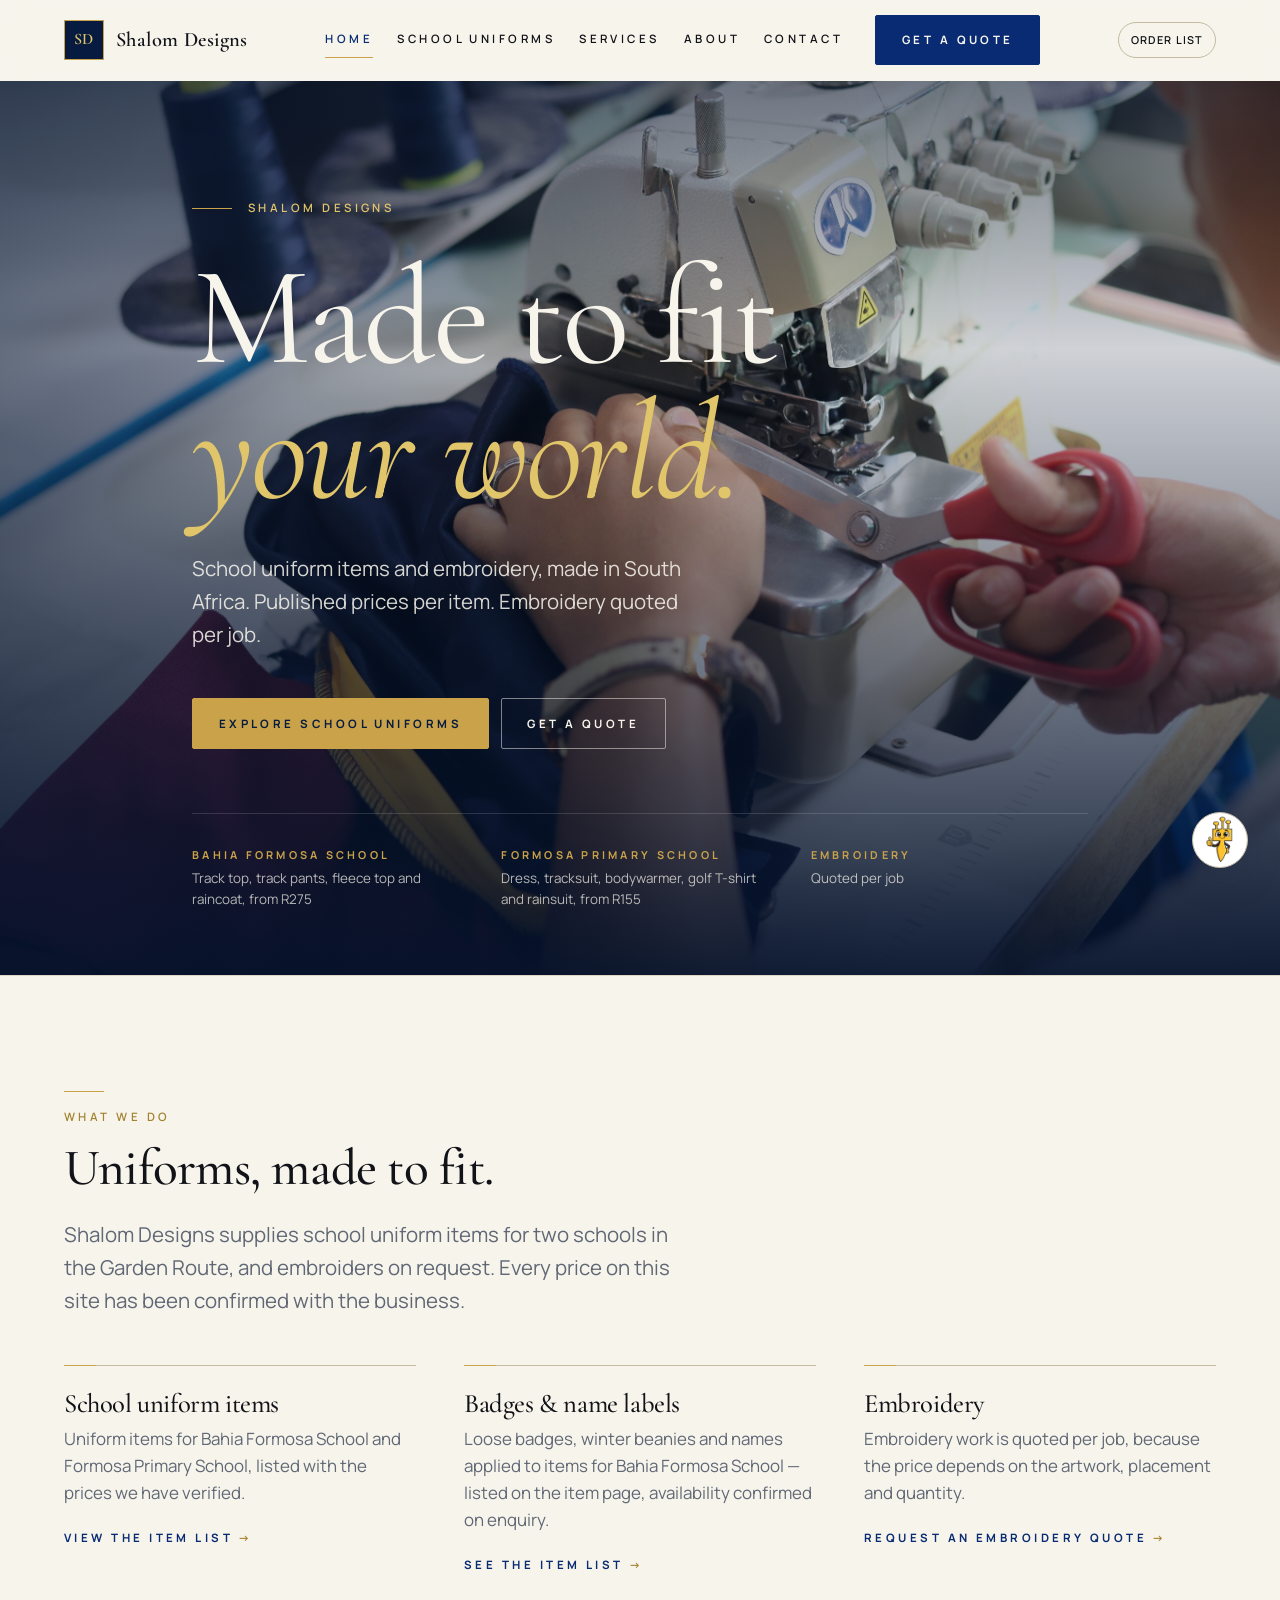
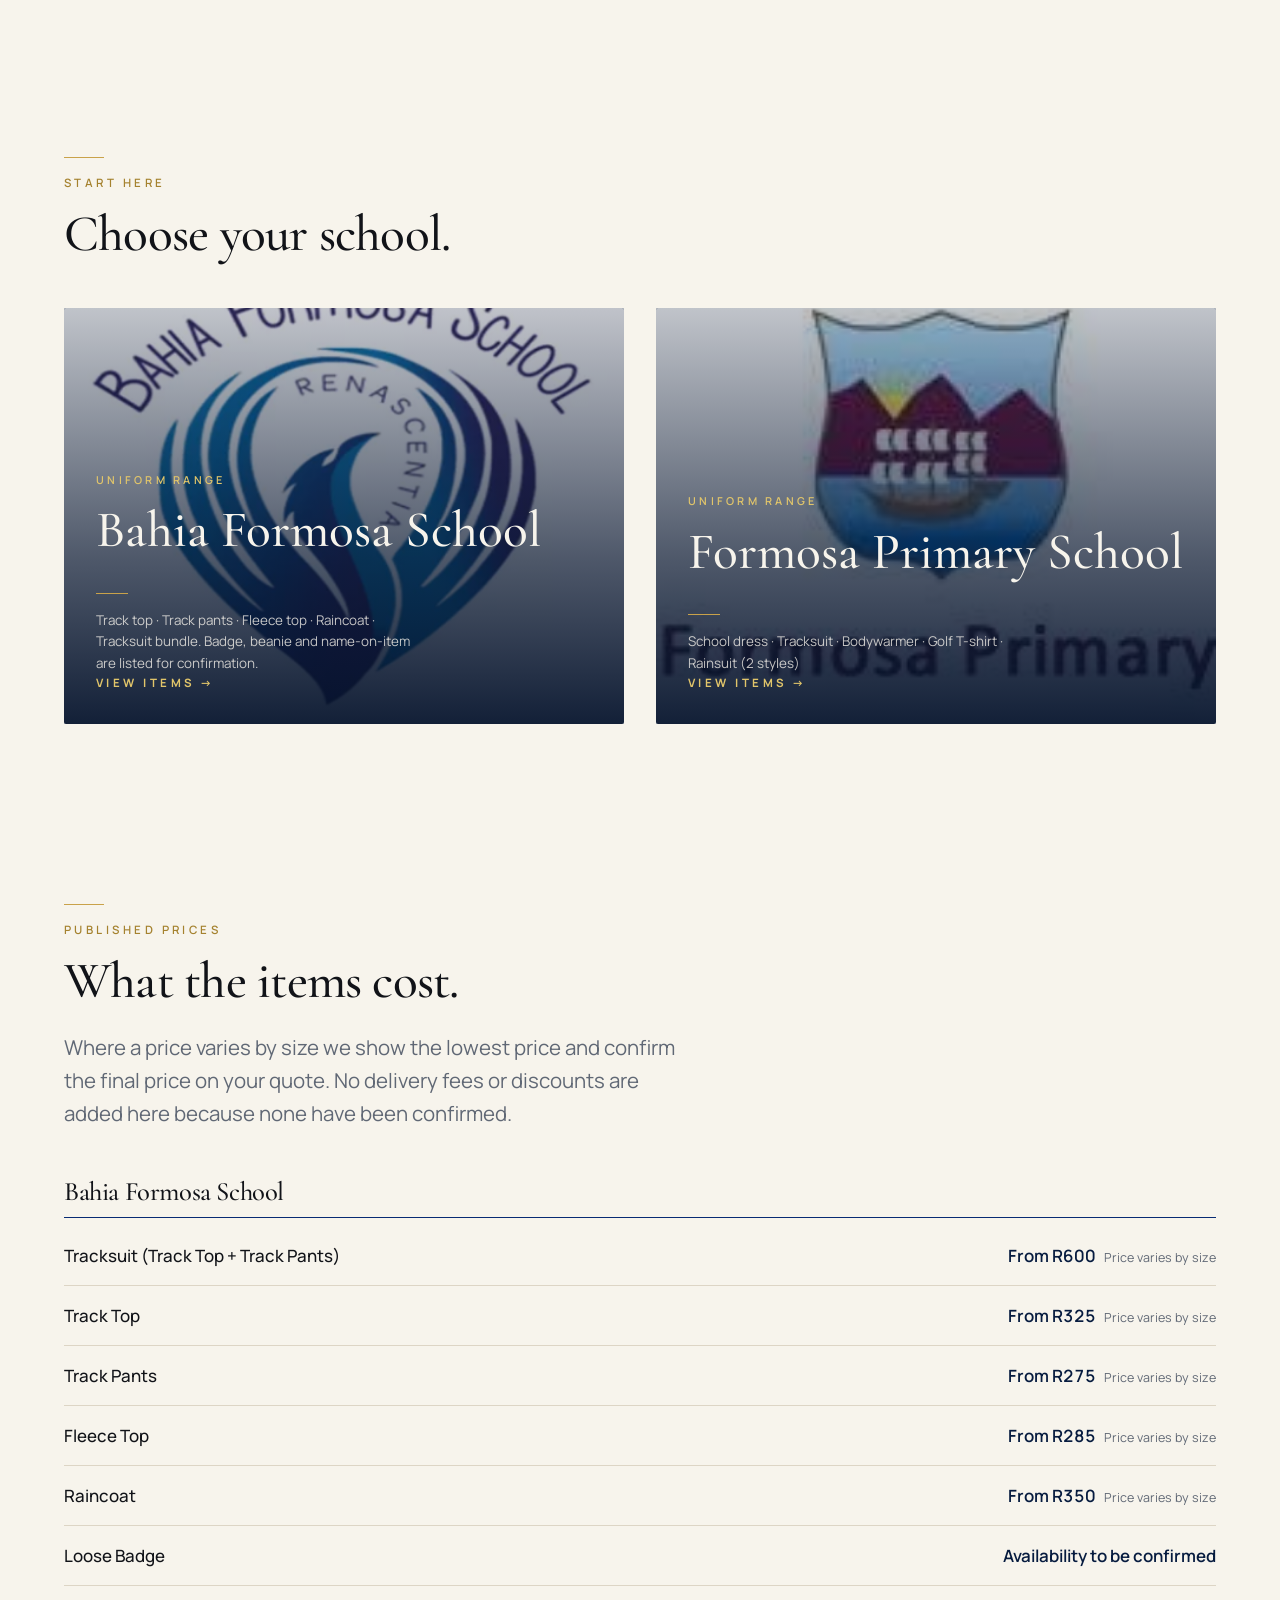
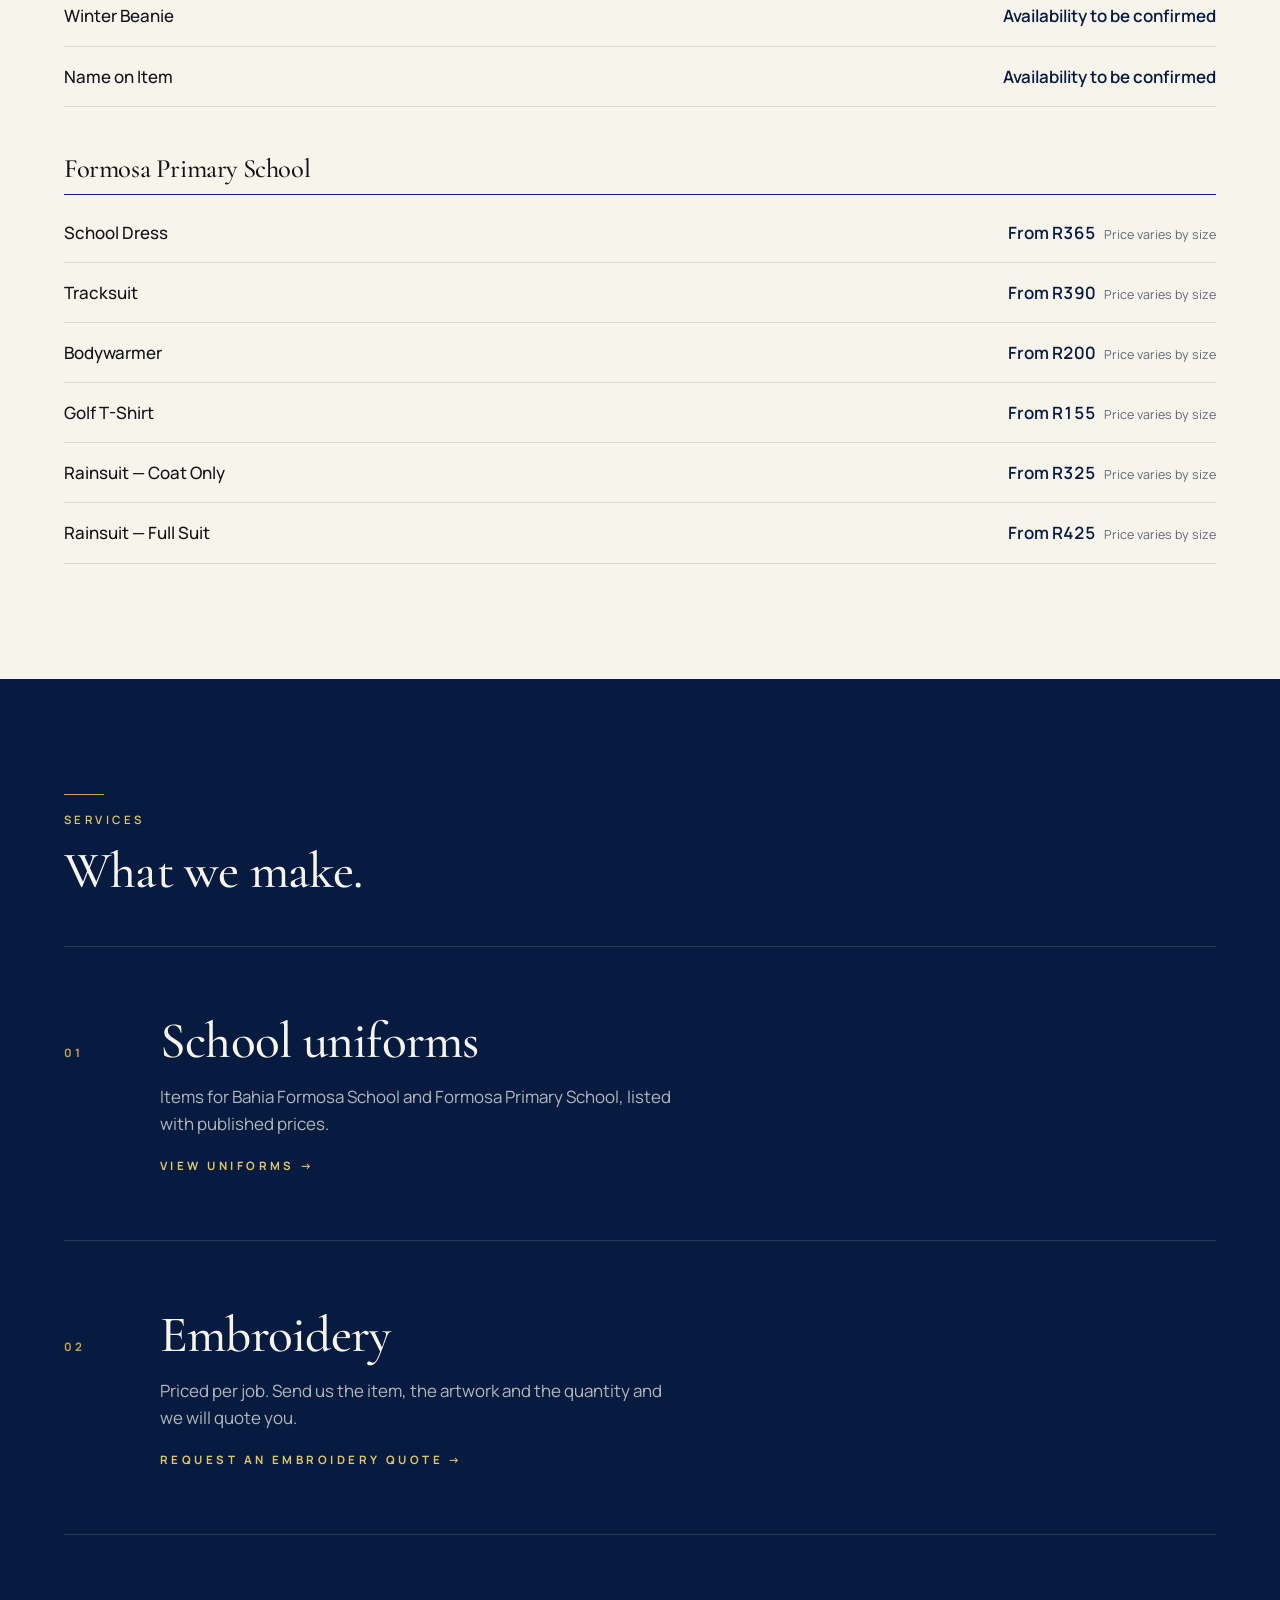
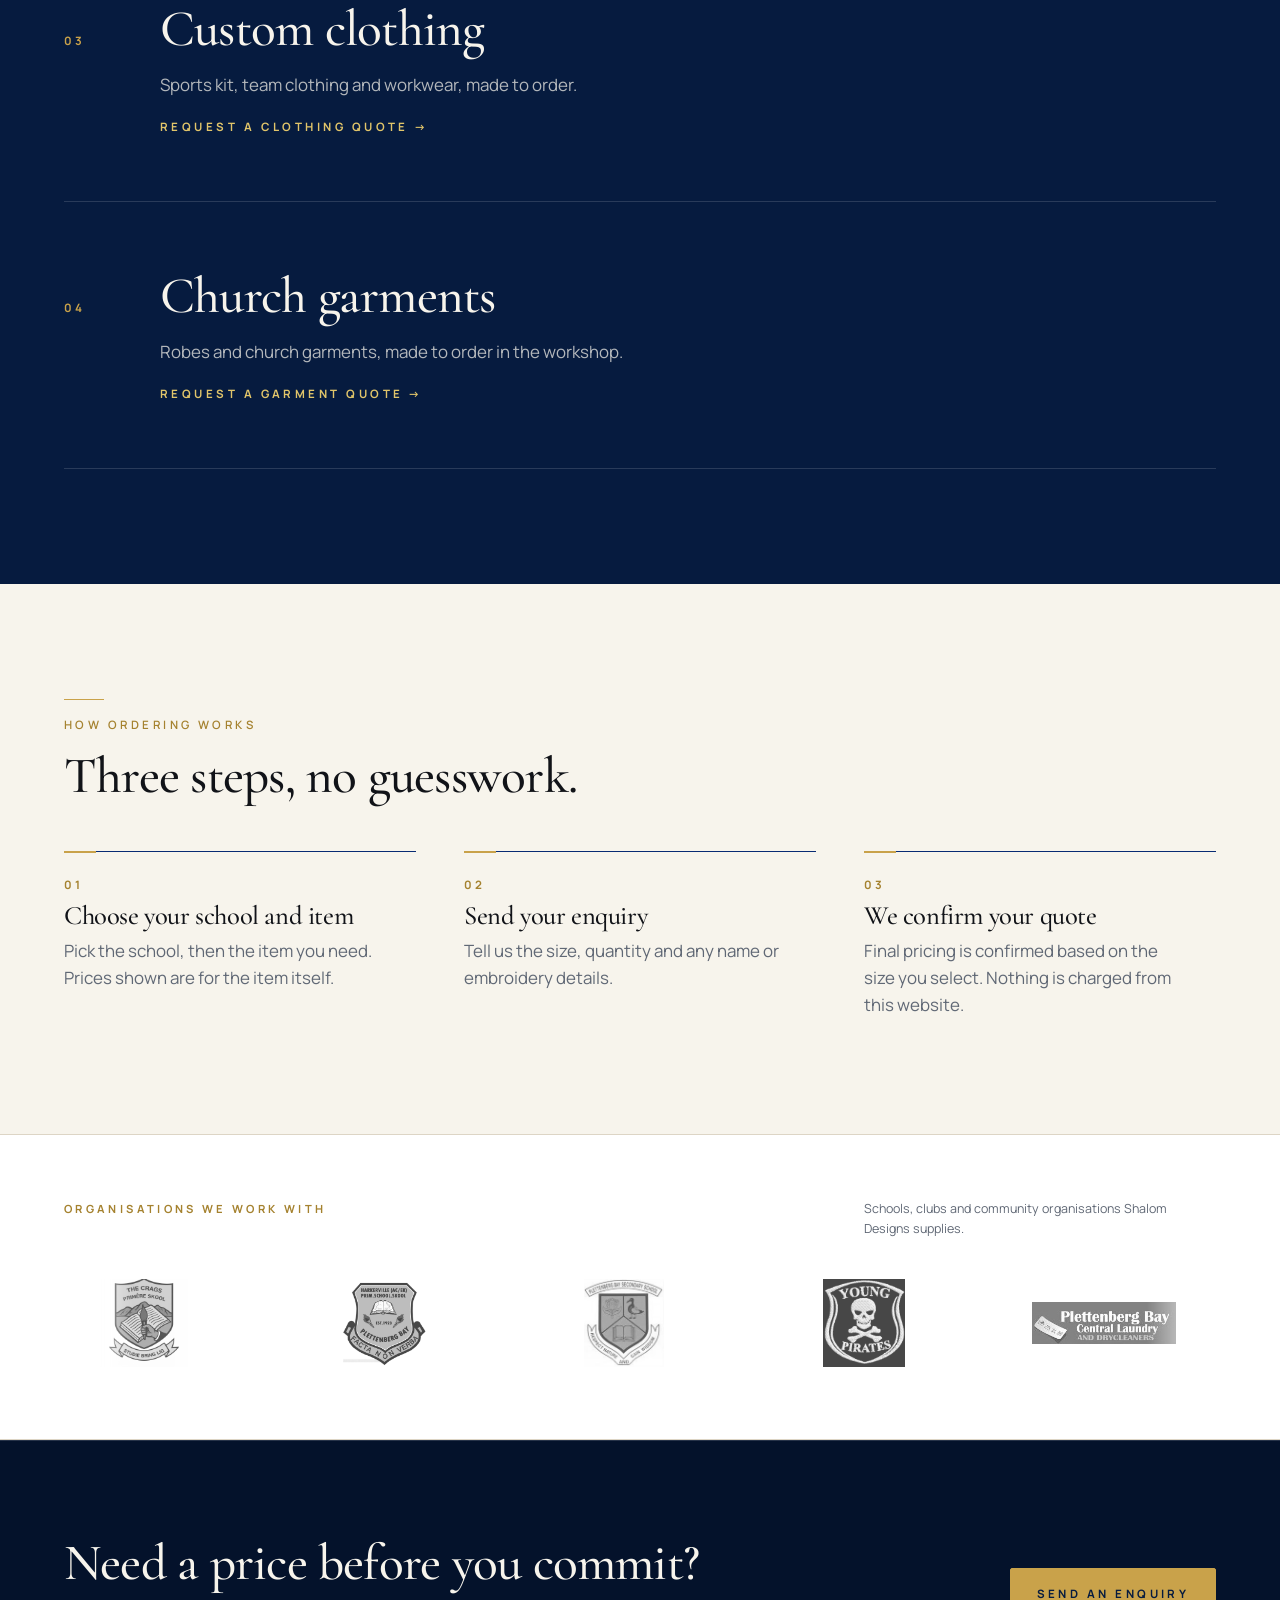
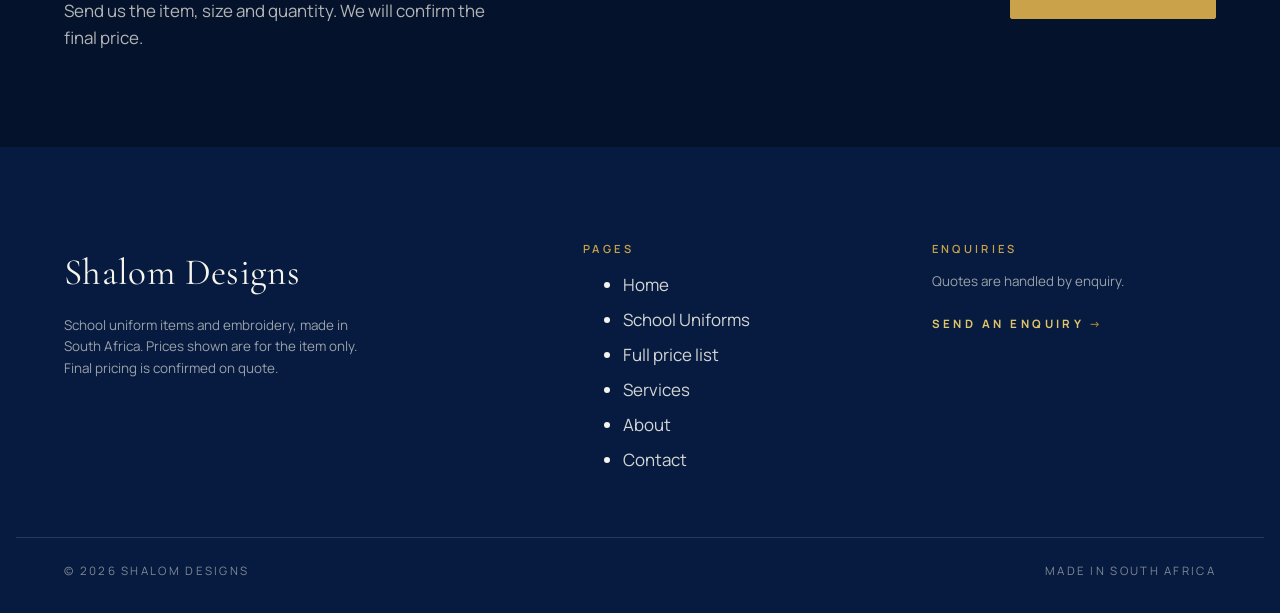
==== index.html @ 6ec7d6a9 "Add files via upload" ====
<!DOCTYPE html>
<html lang="en-ZA">
<head>
  <meta charset="utf-8">
  <meta name="viewport" content="width=device-width, initial-scale=1">
  <title>Shalom Designs | School Uniforms &amp; Embroidery</title>
  <meta name="description" content="Shalom Designs supplies school uniform items for Bahia Formosa School and Formosa Primary School, and offers embroidery quoted per job. Published prices, made in South Africa.">
  <link rel="canonical" href="https://shalomdesigns.co.za/">

  <meta property="og:type" content="website">
  <meta property="og:site_name" content="Shalom Designs">
  <meta property="og:title" content="Shalom Designs | School Uniforms &amp; Embroidery">
  <meta property="og:description" content="School uniform items for Bahia Formosa School and Formosa Primary School. Published prices, embroidery quoted per job.">
  <meta property="og:url" content="https://shalomdesigns.co.za/">
  <meta property="og:locale" content="en_ZA">

  <meta name="twitter:card" content="summary_large_image">
  <meta name="twitter:title" content="Shalom Designs | School Uniforms &amp; Embroidery">
  <meta name="twitter:description" content="School uniform items for Bahia Formosa School and Formosa Primary School.">

  <meta name="theme-color" content="#061b3f">

  <link rel="icon" href="/images/favicon.jpg" type="image/jpeg">
  <link rel="preconnect" href="https://fonts.googleapis.com">
  <link rel="preconnect" href="https://fonts.gstatic.com" crossorigin>
  <link rel="preconnect" href="/images/bannerwall.jpg" as="image">
  <link rel="stylesheet" href="https://fonts.googleapis.com/css2?family=Cormorant+Garamond:ital,wght@0,400;0,500;0,600;0,700;1,400;1,500&family=Manrope:wght@400;500;600;700&display=swap">

  <link rel="stylesheet" href="/css/base.css">
  <link rel="stylesheet" href="/css/layout.css">
  <link rel="stylesheet" href="/css/components.css">
  <link rel="stylesheet" href="/css/pages.css">

  <script src="/js/boot.js"></script>
  <script type="module" src="/js/main.js"></script>
</head>
<body data-page="home">
  <a class="skip-link" href="#main">Skip to content</a>

  <header class="site-header" data-header>
    <div class="container header__inner">
      <a class="brand" href="/" aria-label="Shalom Designs — home">
        <span class="brand__mark" aria-hidden="true">SD</span>
        <span class="brand__name">Shalom Designs</span>
      </a>

      <button class="nav-toggle" type="button" aria-expanded="false" aria-controls="primary-nav" data-nav-toggle>
        <span class="nav-toggle__bars" aria-hidden="true"><span></span><span></span></span>
        <span class="nav-toggle__text">Menu</span>
      </button>

      <nav class="primary-nav" id="primary-nav" aria-label="Primary" data-nav>
        <ul class="primary-nav__list">
          <li><a href="/" aria-current="page">Home</a></li>
          <li><a href="/school-uniforms">School Uniforms</a></li>
          <li><a href="/services">Services</a></li>
          <li><a href="/about">About</a></li>
          <li><a href="/contact">Contact</a></li>
        </ul>
        <a class="btn btn--primary primary-nav__cta" href="/contact#enquiry">Get a quote</a>
      </nav>
            <a class="order-badge" href="/contact#enquiry" data-order-badge aria-label="Order list, empty">
        Order list
        <span class="order-badge__count" data-order-count hidden>0</span>
      </a>
    </div>
  </header>

  <main id="main">

    <!-- ================= HERO ================= -->
    <section class="hero--editorial">
      <div class="hero__media">
        <img src="/images/omisew.jpg" alt="" width="1920" height="1200" fetchpriority="high" decoding="async">
      </div>
      <div class="hero__scrim" aria-hidden="true"></div>

      <div class="container hero__content">
        <p class="hero__brand">Shalom Designs</p>

        <h1 class="hero__title">
          <span class="hero__title-line">Made to fit</span>
          <span class="hero__title-line hero__title-line--accent">your world.</span>
        </h1>

        <p class="hero__lead">
          School uniform items and embroidery, made in South Africa. Published
          prices per item. Embroidery quoted per job.
        </p>

        <div class="hero__actions">
          <a class="btn btn--gold" href="/school-uniforms">Explore school uniforms</a>
          <a class="btn btn--outline-light" href="/contact#enquiry">Get a quote</a>
        </div>

        <dl class="hero__facts">
          <div class="hero__fact">
            <dt>Bahia Formosa School</dt>
            <dd>Track top, track pants, fleece top and raincoat, from R275</dd>
          </div>
          <div class="hero__fact">
            <dt>Formosa Primary School</dt>
            <dd>Dress, tracksuit, bodywarmer, golf T-shirt and rainsuit, from R155</dd>
          </div>
          <div class="hero__fact">
            <dt>Embroidery</dt>
            <dd>Quoted per job</dd>
          </div>
        </dl>
      </div>
    </section>

    <!-- ================= WHAT WE DO ================= -->
    <section class="section" aria-labelledby="what-we-do">
      <div class="container">
        <div class="section__head" data-reveal>
          <hr class="gold-rule">
          <p class="eyebrow" >What we do</p>
          <h2 id="what-we-do">Uniforms, made to fit.</h2>
          <p class="section__lead">
            Shalom Designs supplies school uniform items for two schools in the
            Garden Route, and embroiders on request. Every price on this site
            has been confirmed with the business.
          </p>
        </div>

        <div class="pillars">
          <article class="pillar" data-reveal>
            <h3>School uniform items</h3>
            <p>Uniform items for Bahia Formosa School and Formosa Primary School, listed with the prices we have verified.</p>
            <a class="link-arrow" href="/school-uniforms">View the item list</a>
          </article>

          <article class="pillar" data-reveal>
            <h3>Badges &amp; name labels</h3>
            <p>Loose badges, winter beanies and names applied to items for Bahia Formosa School — listed on the item page, availability confirmed on enquiry.</p>
            <a class="link-arrow" href="/school-uniforms">See the item list</a>
          </article>

          <article class="pillar" data-reveal>
            <h3>Embroidery</h3>
            <p>Embroidery work is quoted per job, because the price depends on the artwork, placement and quantity.</p>
            <a class="link-arrow" href="/services#embroidery">Request an embroidery quote</a>
          </article>
        </div>
      </div>
    </section>

    <!-- ================= SCHOOLS ================= -->
    <section class="section section--tight" aria-labelledby="choose-school">
      <div class="container">
        <div class="section__head" data-reveal>
          <hr class="gold-rule">
          <p class="eyebrow" >Start here</p>
          <h2 id="choose-school">Choose your school.</h2>
        </div>

        <div class="school-cards">
          <a class="school-card" href="/school-uniforms#bahia-formosa" data-reveal>
            <span class="school-card__media" aria-hidden="true">
              <img src="/images/bahia.png" alt="" width="1200" height="900" loading="lazy" decoding="async">
            </span>
            <span class="school-card__scrim" aria-hidden="true"></span>
            <span class="school-card__eyebrow">Uniform range</span>
            <span class="school-card__name">Bahia Formosa School</span>
            <span class="school-card__rule" aria-hidden="true"></span>
            <span class="school-card__meta">Track top &middot; Track pants &middot; Fleece top &middot; Raincoat &middot; Tracksuit bundle. Badge, beanie and name-on-item are listed for confirmation.</span>
            <span class="school-card__cta" aria-hidden="true">View items</span>
          </a>

          <a class="school-card" href="/school-uniforms#formosa-primary" data-reveal>
            <span class="school-card__media" aria-hidden="true">
              <img src="/images/formosa.jpg" alt="" width="1200" height="900" loading="lazy" decoding="async">
            </span>
            <span class="school-card__scrim" aria-hidden="true"></span>
            <span class="school-card__eyebrow">Uniform range</span>
            <span class="school-card__name">Formosa Primary School</span>
            <span class="school-card__rule" aria-hidden="true"></span>
            <span class="school-card__meta">School dress &middot; Tracksuit &middot; Bodywarmer &middot; Golf T-shirt &middot; Rainsuit (2 styles)</span>
            <span class="school-card__cta" aria-hidden="true">View items</span>
          </a>
        </div>
      </div>
    </section>

    <!-- ================= PRICE LIST ================= -->
    <section class="section" aria-labelledby="prices">
      <div class="container">
        <div class="section__head" data-reveal>
          <hr class="gold-rule">
          <p class="eyebrow" >Published prices</p>
          <h2 id="prices">What the items cost.</h2>
          <p class="section__lead">
            Where a price varies by size we show the lowest price and confirm the
            final price on your quote. No delivery fees or discounts are added
            here because none have been confirmed.
          </p>
        </div>

        <div class="price-list" data-price-list data-reveal>
          <noscript>
            <p>Enable JavaScript to view the price list, or <a href="/contact">contact us for a quote</a>.</p>
          </noscript>
        </div>
      </div>
    </section>

    <!-- ================= SERVICES ================= -->
    <section class="section section--dark" aria-labelledby="services">
      <div class="container">
        <div class="section__head" data-reveal>
          <hr class="gold-rule">
          <p class="eyebrow eyebrow--light" >Services</p>
          <h2 id="services">What we make.</h2>
        </div>

        <div class="service-list">
          <a class="service-item" href="/school-uniforms" data-reveal>
            <span class="service-item__num" aria-hidden="true">01</span>
            <span class="service-item__body">
              <span class="service-item__title">School uniforms</span>
              <span class="service-item__desc">
                Items for Bahia Formosa School and Formosa Primary School, listed
                with published prices.
              </span>
              <span class="service-item__cta">View uniforms</span>
            </span>
          </a>

          <a class="service-item" href="/contact#enquiry" data-reveal>
            <span class="service-item__num" aria-hidden="true">02</span>
            <span class="service-item__body">
              <span class="service-item__title">Embroidery</span>
              <span class="service-item__desc">
                Priced per job. Send us the item, the artwork and the quantity
                and we will quote you.
              </span>
              <span class="service-item__cta">Request an embroidery quote</span>
            </span>
          </a>

          <a class="service-item" href="/contact#enquiry" data-reveal>
            <span class="service-item__num" aria-hidden="true">03</span>
            <span class="service-item__body">
              <span class="service-item__title">Custom clothing</span>
              <span class="service-item__desc">
                Sports kit, team clothing and workwear, made to order.
              </span>
              <span class="service-item__cta">Request a clothing quote</span>
            </span>
          </a>

          <a class="service-item" href="/contact#enquiry" data-reveal>
            <span class="service-item__num" aria-hidden="true">04</span>
            <span class="service-item__body">
              <span class="service-item__title">Church garments</span>
              <span class="service-item__desc">
                Robes and church garments, made to order in the workshop.
              </span>
              <span class="service-item__cta">Request a garment quote</span>
            </span>
          </a>
        </div>
      </div>
    </section>

    <!-- ================= HOW IT WORKS ================= -->
    <section class="section" aria-labelledby="how">
      <div class="container">
        <div class="section__head" data-reveal>
          <hr class="gold-rule">
          <p class="eyebrow" >How ordering works</p>
          <h2 id="how">Three steps, no guesswork.</h2>
        </div>

        <ol class="steps">
          <li class="step" data-reveal>
            <span class="step__num">01</span>
            <h3>Choose your school and item</h3>
            <p>Pick the school, then the item you need. Prices shown are for the item itself.</p>
          </li>
          <li class="step" data-reveal>
            <span class="step__num">02</span>
            <h3>Send your enquiry</h3>
            <p>Tell us the size, quantity and any name or embroidery details.</p>
          </li>
          <li class="step" data-reveal>
            <span class="step__num">03</span>
            <h3>We confirm your quote</h3>
            <p>Final pricing is confirmed based on the size you select. Nothing is charged from this website.</p>
          </li>
        </ol>
      </div>
    </section>

        <!-- ================= PARTNERS ================= -->
    <section class="partner-strip" aria-labelledby="partners">
      <div class="container">
        <div class="partner-strip__head">
          <p class="partner-strip__label" id="partners">Organisations we work with</p>
          <p class="partner-strip__note">
            Schools, clubs and community organisations Shalom Designs supplies.
          </p>
        </div>

        <div data-partners>
          <noscript>
            <ul class="partner-strip__list">
              <li class="partner-strip__item">Crags Primary School</li>
              <li class="partner-strip__item">Harkerville School</li>
              <li class="partner-strip__item">Plettenberg Bay Secondary School</li>
              <li class="partner-strip__item">Pirates Soccer Club</li>
              <li class="partner-strip__item">Central Laundry</li>              <li class="partner-strip__item">Department of Rural Development</li>
            </ul>
          </noscript>
        </div>
      </div>
    </section>

    <!-- ================= CTA ================= -->
    <section class="cta-band">
      <div class="container cta-band__inner">
        <div data-reveal>
          <h2>Need a price before you commit?</h2>
          <p>Send us the item, size and quantity. We will confirm the final price.</p>
        </div>
        <a class="btn btn--gold" href="/contact#enquiry">Send an enquiry</a>
      </div>
    </section>

  </main>

  <footer class="site-footer">
    <div class="container footer__inner">
      <div class="footer__brand">
        <p class="footer__name">Shalom Designs</p>
        <p class="footer__note">
          School uniform items and embroidery, made in South Africa. Prices shown
          are for the item only. Final pricing is confirmed on quote.
        </p>
      </div>

      <nav class="footer__nav" aria-label="Footer">
        <h2 class="footer__heading">Pages</h2>
        <ul>
          <li><a href="/">Home</a></li>
          <li><a href="/school-uniforms">School Uniforms</a></li>
          <li><a href="/shop">Full price list</a></li>
          <li><a href="/services">Services</a></li>
          <li><a href="/about">About</a></li>
          <li><a href="/contact">Contact</a></li>
        </ul>
      </nav>

      <div class="footer__contact">
        <h2 class="footer__heading">Enquiries</h2>
        <p>Quotes are handled by enquiry.</p>
        <a class="link-arrow link-arrow--light" href="/contact#enquiry">Send an enquiry</a>
      </div>
    </div>

    <div class="container footer__legal">
      <p>&copy; <span data-year>2026</span> Shalom Designs</p>
      <p>Made in South Africa</p>
    </div>
  </footer>
</body>
</html>
---- css/base.css ----
/* ==========================================================================
   Shalom Designs — base.css
   Reset, design tokens, typography, global element defaults.

   Palette: Royal Blue + Gold (verified brand direction).
   Typography: Cormorant Garamond (display) + Manrope (interface).
   ========================================================================== */

/* ---------------------------------------------------------------- reset */

*, *::before, *::after { box-sizing: border-box; }
* { margin: 0; }

html {
  -webkit-text-size-adjust: 100%;
  text-size-adjust: 100%;
  scroll-behavior: smooth;
  scroll-padding-top: 6rem;
}

@media (prefers-reduced-motion: reduce) {
  html { scroll-behavior: auto; }
}

body {
  min-height: 100vh;
  -webkit-font-smoothing: antialiased;
  -moz-osx-font-smoothing: grayscale;
}

img, picture, svg, video { display: block; max-width: 100%; }
input, button, textarea, select { font: inherit; color: inherit; }
button { background: none; border: 0; cursor: pointer; }
a { color: inherit; }
ul[class], ol[class] { list-style: none; padding: 0; }
table { border-collapse: collapse; width: 100%; }

/* --------------------------------------------------------------- tokens */

:root {
  /* ---- brand palette (verified: royal blue + gold) ---- */
  --blue: #082b73;              /* primary royal blue */
  --blue-rich: #0b3d91;         /* rich royal blue */
  --blue-deep: #061b3f;         /* deep midnight blue */
  --blue-night: #04122b;        /* darkest surface, for hero scrim */

  --gold: #c9a24a;              /* champagne gold — accent */
  --gold-light: #e1c56a;        /* highlight gold */
  --gold-deep: #a5822f;         /* hover / pressed gold */

  --ivory: #f7f4ec;             /* warm ivory — page background */
  --cream: #efeae0;             /* soft cream — alt surface */
  --white: #ffffff;
  --black: #111318;             /* near-black text */
  --slate: #606875;             /* muted slate */

  /* ---- semantic tokens ---- */
  --ink: var(--black);
  --ink-2: #2a2f3a;
  --ink-3: #4a5058;

  --paper: var(--ivory);
  --surface: var(--white);
  --surface-2: var(--cream);
  --surface-dark: var(--blue-deep);

  --border: #ddd5c5;
  --border-strong: #c4b9a1;
  --border-on-dark: rgba(255, 255, 255, 0.14);

  --muted: var(--slate);

  --accent: var(--gold);
  --accent-hover: var(--gold-deep);
  --accent-soft: var(--gold-light);
  --accent-ink: var(--blue-deep);

  --success: #1f6b45;
  --success-bg: #eaf4ee;
  --error: #a3271f;
  --error-bg: #fbeeed;
  --focus: #c9a24a; /* gold ring — sits well on both light and dark */

  /* ---- typography ---- */
  --font-display: "Cormorant Garamond", "Iowan Old Style", Georgia, "Times New Roman", serif;
  --font-sans: "Manrope", system-ui, -apple-system, "Segoe UI", Roboto,
    "Helvetica Neue", Arial, sans-serif;

  /* Display scale — Cormorant reads smaller than a heavy serif, so the scale
     is pushed larger than a Fraunces-equivalent scale would be. */
  --step--1: clamp(0.78rem, 0.76rem + 0.1vw, 0.84rem);
  --step-0: clamp(1rem, 0.97rem + 0.16vw, 1.06rem);
  --step-1: clamp(1.16rem, 1.11rem + 0.26vw, 1.28rem);
  --step-2: clamp(1.42rem, 1.32rem + 0.5vw, 1.66rem);
  --step-3: clamp(1.78rem, 1.58rem + 1vw, 2.32rem);
  --step-4: clamp(2.2rem, 1.86rem + 1.7vw, 3.2rem);
  --step-5: clamp(2.8rem, 2.16rem + 3.2vw, 4.6rem);
  --step-6: clamp(3.4rem, 2.4rem + 5vw, 6.4rem);
  --step-7: clamp(4rem, 2.4rem + 8vw, 9rem);

  --leading-tight: 1.02;
  --leading-snug: 1.18;
  --leading-normal: 1.6;

  --tracking-tight: -0.015em;
  --tracking-wide: 0.1em;
  --tracking-wider: 0.2em;
  --tracking-widest: 0.3em;

  /* ---- space ---- */
  --space-3xs: 0.25rem;
  --space-2xs: 0.5rem;
  --space-xs: 0.75rem;
  --space-s: 1rem;
  --space-m: 1.5rem;
  --space-l: 2rem;
  --space-xl: 3rem;
  --space-2xl: 4rem;
  --space-3xl: 6rem;
  --space-4xl: 8rem;
  --space-5xl: 10rem;

  /* ---- layout ---- */
  --container: 78rem;
  --container-narrow: 46rem;
  --gutter: clamp(1.25rem, 5vw, 3rem);
  --header-height: 5rem;

  /* ---- shape ---- */
  --radius-s: 2px;
  --radius-m: 4px;
  --radius-pill: 999px;

  --shadow-s: 0 1px 2px rgb(6 27 63 / 8%), 0 2px 8px rgb(6 27 63 / 6%);
  --shadow-m: 0 12px 40px rgb(6 27 63 / 14%);
  --shadow-l: 0 30px 80px rgb(6 27 63 / 22%);

  /* ---- motion ---- */
  --ease: cubic-bezier(0.22, 0.61, 0.36, 1);
  --ease-out: cubic-bezier(0.16, 1, 0.3, 1);
  --dur-fast: 180ms;
  --dur: 480ms;
  --dur-slow: 900ms;
}

/* ----------------------------------------------------------- typography */

body {
  background-color: var(--paper);
  color: var(--ink);
  font-family: var(--font-sans);
  font-size: var(--step-0);
  line-height: var(--leading-normal);
  font-synthesis-weight: none;
}

h1, h2, h3, h4 {
  font-family: var(--font-display);
  font-weight: 500;
  line-height: var(--leading-tight);
  letter-spacing: var(--tracking-tight);
  text-wrap: balance;
}

h1 { font-size: var(--step-6); }
h2 { font-size: var(--step-4); }
h3 { font-size: var(--step-2); }
h4 { font-size: var(--step-1); }

p { text-wrap: pretty; }

/* Uppercase micro-label used above headings and on buttons. */
.eyebrow {
  display: block;
  font-family: var(--font-sans);
  font-size: 0.72rem;
  font-weight: 600;
  letter-spacing: var(--tracking-widest);
  text-transform: uppercase;
  color: var(--gold-deep);
  margin-bottom: var(--space-s);
}

.eyebrow--light { color: var(--gold-light); }

.section__lead {
  max-width: 56ch;
  margin-top: var(--space-m);
  color: var(--muted);
  font-size: var(--step-1);
  line-height: var(--leading-normal);
}

/* A short gold hairline — one of the few places gold appears. */
.gold-rule {
  display: block;
  width: 2.5rem;
  height: 1px;
  background: var(--gold);
  border: 0;
}

.gold-rule--wide { width: 5rem; }

/* -------------------------------------------------------- links & focus */

a {
  text-decoration-thickness: 1px;
  text-underline-offset: 0.24em;
}

:focus-visible {
  outline: 2px solid var(--focus);
  outline-offset: 4px;
  border-radius: 2px;
}

.btn:focus-visible,
.chip:focus-visible,
.school-card:focus-visible,
.service-item:focus-visible {
  outline: 2px solid var(--focus);
  outline-offset: 4px;
}

.skip-link {
  position: absolute;
  top: var(--space-s);
  left: var(--space-s);
  z-index: 200;
  padding: var(--space-xs) var(--space-m);
  background: var(--blue-deep);
  color: var(--ivory);
  border-radius: var(--radius-s);
  font-weight: 600;
  transform: translateY(-200%);
  transition: transform var(--dur-fast) var(--ease);
}

.skip-link:focus { transform: translateY(0); }

/* --------------------------------------------------------------- motion */

/* Gentle reveals — only opacity + a small translate, never both large. */
.js [data-reveal] {
  opacity: 0;
  transform: translateY(0.75rem);
  transition:
    opacity var(--dur-slow) var(--ease-out),
    transform var(--dur-slow) var(--ease-out);
  transition-delay: var(--reveal-delay, 0ms);
}

.js [data-reveal].is-revealed {
  opacity: 1;
  transform: none;
}

/* Mask reveal — used on editorial images. Clip from the bottom. */
.js [data-mask-reveal] {
  opacity: 1;
  transform: none;
  clip-path: inset(0 0 100% 0);
  transition: clip-path 1.1s var(--ease-out);
  transition-delay: var(--reveal-delay, 0ms);
}

.js [data-mask-reveal].is-revealed {
  clip-path: inset(0 0 0 0);
}

@media (prefers-reduced-motion: reduce) {
  .js [data-reveal],
  .js [data-mask-reveal],
  .js [data-reveal].is-revealed {
    opacity: 1 !important;
    transform: none !important;
    clip-path: none !important;
    transition: none !important;
  }

  *, *::before, *::after {
    animation-duration: 0.01ms !important;
    animation-iteration-count: 1 !important;
    transition-duration: 0.01ms !important;
    scroll-behavior: auto !important;
  }
}

/* ------------------------------------------------------------ utilities */

.visually-hidden {
  position: absolute !important;
  width: 1px; height: 1px;
  padding: 0; margin: -1px;
  overflow: hidden;
  clip: rect(0 0 0 0);
  clip-path: inset(50%);
  white-space: nowrap;
  border: 0;
}

[hidden] { display: none !important; }

.empty-state {
  padding: var(--space-xl) 0;
  color: var(--muted);
}

/* ---------------------------------------------------- CSP-safe helpers */
/* Inline style="" attributes are blocked by our strict CSP.
   Recurring spacing patterns are expressed as classes or sibling
   selectors instead — never as inline styles. */

/* Gold rule directly followed by an eyebrow label — a section pattern. */
.gold-rule + .eyebrow {
  margin-top: var(--space-s);
}

/* A callout that needs breathing room above it. */
.callout--spaced {
  margin-top: var(--space-l);
}

/* An editorial image that needs a gap above it (usually inside a stack). */
.editorial-image--spaced {
  margin-top: var(--space-m);
}
---- css/layout.css ----
/* ==========================================================================
   Shalom Designs — layout.css
   Container, header, navigation, sections, footer.
   ========================================================================== */

.container {
  width: 100%;
  max-width: var(--container);
  margin-inline: auto;
  padding-inline: var(--gutter);
}

.container--narrow { max-width: var(--container-narrow); }

/* --------------------------------------------------------------- header */

.site-header {
  position: sticky;
  top: 0;
  z-index: 100;
  background: color-mix(in srgb, var(--ivory) 92%, transparent);
  backdrop-filter: saturate(140%) blur(14px);
  border-bottom: 1px solid transparent;
  transition:
    border-color var(--dur) var(--ease),
    background-color var(--dur) var(--ease);
}

.site-header.is-scrolled {
  border-bottom-color: var(--border);
  background: color-mix(in srgb, var(--ivory) 97%, transparent);
}

.header__inner {
  display: flex;
  align-items: center;
  justify-content: space-between;
  gap: var(--space-m);
  min-height: var(--header-height);
}

.brand {
  display: inline-flex;
  align-items: center;
  gap: var(--space-xs);
  text-decoration: none;
  font-family: var(--font-display);
  font-weight: 600;
  letter-spacing: 0.01em;
}

.brand__mark {
  display: grid;
  place-items: center;
  width: 2.5rem;
  height: 2.5rem;
  background: var(--blue-deep);
  color: var(--gold-light);
  border-radius: var(--radius-s);
  font-family: var(--font-display);
  font-size: 1rem;
  font-weight: 600;
  letter-spacing: 0.02em;
  /* Hairline gold border makes the mark read as a seal, not a chip. */
  box-shadow: inset 0 0 0 1px var(--gold);
}

.brand__name {
  font-size: var(--step-1);
  letter-spacing: 0.02em;
}

/* -------------------------------------------------------- nav (mobile) */

.nav-toggle {
  display: inline-flex;
  align-items: center;
  gap: var(--space-2xs);
  padding: var(--space-2xs) var(--space-xs);
  border: 1px solid var(--border-strong);
  border-radius: var(--radius-pill);
  font-size: 0.72rem;
  font-weight: 600;
  letter-spacing: var(--tracking-widest);
  text-transform: uppercase;
}

.nav-toggle__bars { display: grid; gap: 4px; width: 1rem; }
.nav-toggle__bars span {
  display: block;
  height: 1.5px;
  background: var(--ink);
  transition: transform var(--dur-fast) var(--ease);
}

.nav-open .nav-toggle__bars span:first-child { transform: translateY(2.75px) rotate(45deg); }
.nav-open .nav-toggle__bars span:last-child { transform: translateY(-2.75px) rotate(-45deg); }

.primary-nav {
  position: fixed;
  inset: var(--header-height) 0 0 0;
  z-index: 90;
  display: flex;
  flex-direction: column;
  gap: var(--space-l);
  padding: var(--space-l) var(--gutter) var(--space-2xl);
  background: var(--blue-deep);
  color: var(--ivory);
  overflow-y: auto;
  opacity: 0;
  visibility: hidden;
  transform: translateY(-0.5rem);
  transition:
    opacity var(--dur) var(--ease),
    transform var(--dur) var(--ease),
    visibility 0s linear var(--dur);
}

.nav-open .primary-nav {
  opacity: 1;
  visibility: visible;
  transform: none;
  transition-delay: 0s;
}

.primary-nav__list {
  display: flex;
  flex-direction: column;
  counter-reset: nav;
}

.primary-nav__list li { counter-increment: nav; }

.primary-nav__list a {
  display: flex;
  align-items: baseline;
  gap: var(--space-s);
  padding: var(--space-m) 0;
  font-family: var(--font-display);
  font-size: var(--step-3);
  font-weight: 500;
  text-decoration: none;
  border-bottom: 1px solid var(--border-on-dark);
  color: var(--ivory);
}

.primary-nav__list a::before {
  content: counter(nav, decimal-leading-zero);
  font-family: var(--font-sans);
  font-size: 0.72rem;
  font-weight: 600;
  letter-spacing: var(--tracking-widest);
  color: var(--gold);
  min-width: 2rem;
}

.primary-nav__list a[aria-current="page"] { color: var(--gold-light); }
.primary-nav__list a:hover { color: var(--gold-light); }

.primary-nav__cta { align-self: start; }

/* ---------------------------------------------------- nav (from 60rem) */

@media (min-width: 60rem) {
  .nav-toggle { display: none; }

  .primary-nav {
    position: static;
    flex-direction: row;
    align-items: center;
    gap: var(--space-l);
    padding: 0;
    background: none;
    color: inherit;
    overflow: visible;
    opacity: 1;
    visibility: visible;
    transform: none;
    transition: none;
  }

  .primary-nav__list {
    flex-direction: row;
    gap: var(--space-m);
    counter-reset: none;
  }

  .primary-nav__list a {
    display: inline-block;
    padding: var(--space-2xs) 0;
    font-family: var(--font-sans);
    font-size: 0.72rem;
    font-weight: 600;
    letter-spacing: var(--tracking-widest);
    text-transform: uppercase;
    color: var(--ink);
    border-bottom: 1px solid transparent;
    transition:
      border-color var(--dur-fast) var(--ease),
      color var(--dur-fast) var(--ease);
  }

  .primary-nav__list a::before { content: none; }

  .primary-nav__list a:hover,
  .primary-nav__list a[aria-current="page"] {
    color: var(--blue);
    border-bottom-color: var(--gold);
  }

  .primary-nav__cta { align-self: auto; }
}

/* ------------------------------------------------------------- sections */

.section { padding-block: clamp(var(--space-2xl), 9vw, var(--space-4xl)); }
.section--tight { padding-block: clamp(var(--space-xl), 6vw, var(--space-2xl)); }
.section--alt { background: var(--surface-2); }

.section--dark {
  background: var(--blue-deep);
  color: var(--ivory);
}

.section--dark .section__lead { color: rgba(247, 244, 236, 0.72); }
.section--dark .eyebrow { color: var(--gold-light); }
.section--dark h1,
.section--dark h2,
.section--dark h3 { color: var(--ivory); }

.section__head { max-width: 62ch; margin-bottom: var(--space-xl); }
.section__head h2 + .section__lead { margin-top: var(--space-m); }

/* ---------------------------------------------------------- cta band */

.cta-band {
  background: var(--blue-night);
  color: var(--ivory);
  padding-block: clamp(var(--space-2xl), 8vw, var(--space-3xl));
  border-top: 1px solid var(--border-on-dark);
}

.cta-band__inner {
  display: flex;
  flex-wrap: wrap;
  align-items: center;
  justify-content: space-between;
  gap: var(--space-l);
}

.cta-band h2 {
  font-size: var(--step-4);
  margin-bottom: var(--space-2xs);
  color: var(--ivory);
}

.cta-band p { color: rgba(247, 244, 236, 0.72); max-width: 44ch; }

/* --------------------------------------------------------------- footer */

.site-footer {
  background: var(--blue-deep);
  color: var(--ivory);
  padding-block: var(--space-3xl) var(--space-l);
}

.footer__inner { display: grid; gap: var(--space-xl); }

.footer__name {
  font-family: var(--font-display);
  font-size: var(--step-3);
  color: var(--ivory);
  margin-bottom: var(--space-xs);
  letter-spacing: 0.01em;
}

.footer__note {
  max-width: 40ch;
  color: rgba(247, 244, 236, 0.62);
  font-size: var(--step--1);
  line-height: var(--leading-normal);
}

.footer__heading {
  font-family: var(--font-sans);
  font-size: 0.7rem;
  font-weight: 600;
  letter-spacing: var(--tracking-widest);
  text-transform: uppercase;
  color: var(--gold);
  margin-bottom: var(--space-s);
}

.footer__nav ul { display: grid; gap: var(--space-2xs); }
.footer__nav a { text-decoration: none; color: rgba(247, 244, 236, 0.86); }
.footer__nav a:hover { color: var(--gold-light); }

.footer__contact p {
  color: rgba(247, 244, 236, 0.62);
  font-size: var(--step--1);
  margin-bottom: var(--space-s);
}

.footer__legal {
  margin-top: var(--space-2xl);
  padding-top: var(--space-m);
  border-top: 1px solid var(--border-on-dark);
  color: rgba(247, 244, 236, 0.5);
  font-size: 0.72rem;
  letter-spacing: var(--tracking-wider);
  text-transform: uppercase;
  display: flex;
  flex-wrap: wrap;
  justify-content: space-between;
  gap: var(--space-s);
}

@media (min-width: 48rem) {
  .footer__inner {
    grid-template-columns: 1.6fr 1fr 1fr;
    gap: var(--space-2xl);
  }
}

/* ------------------------------------------------------------ page hero */

.page-hero {
  padding-block: clamp(var(--space-2xl), 8vw, var(--space-3xl)) var(--space-l);
  border-bottom: 1px solid var(--border);
}

.page-hero__title {
  font-size: var(--step-6);
  max-width: 18ch;
}

.page-hero__lead {
  max-width: 58ch;
  margin-top: var(--space-m);
  color: var(--muted);
  font-size: var(--step-1);
}

.breadcrumb {
  margin-bottom: var(--space-l);
  font-size: 0.72rem;
  letter-spacing: var(--tracking-wider);
  text-transform: uppercase;
  color: var(--muted);
}

.breadcrumb ol {
  display: flex;
  flex-wrap: wrap;
  gap: var(--space-2xs);
  list-style: none;
  padding: 0;
  margin: 0;
}

.breadcrumb li + li::before {
  content: "/";
  margin-right: var(--space-2xs);
  color: var(--border-strong);
}

.breadcrumb a { text-decoration: none; }
.breadcrumb a:hover { color: var(--blue); }
---- css/components.css ----
/* ==========================================================================
   Shalom Designs — components.css
   Buttons, links, chips, cards, price displays, steps, forms, callouts,
   partner strip, order dialog, catalogue status.
   ========================================================================== */

/* -------------------------------------------------------------- buttons */

.btn {
  display: inline-flex;
  align-items: center;
  justify-content: center;
  gap: var(--space-2xs);
  padding: 0.95rem 1.6rem;
  border-radius: var(--radius-s);
  border: 1px solid transparent;
  font-family: var(--font-sans);
  font-size: 0.72rem;
  font-weight: 700;
  letter-spacing: var(--tracking-widest);
  text-transform: uppercase;
  text-decoration: none;
  white-space: nowrap;
  cursor: pointer;
  transition:
    background-color var(--dur-fast) var(--ease),
    border-color var(--dur-fast) var(--ease),
    color var(--dur-fast) var(--ease),
    transform var(--dur-fast) var(--ease);
}

.btn:active { transform: translateY(1px); }

.btn:disabled,
.btn[aria-disabled="true"] { opacity: 0.55; cursor: not-allowed; transform: none; }

.btn--primary {
  background: var(--blue);
  color: var(--ivory);
  border-color: var(--blue);
}
.btn--primary:hover {
  background: var(--blue-rich);
  border-color: var(--blue-rich);
}

.btn--gold {
  background: var(--gold);
  color: var(--blue-deep);
  border-color: var(--gold);
  font-weight: 700;
}
.btn--gold:hover {
  background: var(--gold-light);
  border-color: var(--gold-light);
}

.btn--ghost {
  background: transparent;
  color: var(--blue);
  border-color: var(--border-strong);
}
.btn--ghost:hover { border-color: var(--blue); }

.btn--light {
  background: transparent;
  color: var(--ivory);
  border-color: rgba(247, 244, 236, 0.35);
}
.btn--light:hover {
  background: var(--ivory);
  color: var(--blue-deep);
  border-color: var(--ivory);
}

.btn--outline-light {
  background: transparent;
  color: var(--ivory);
  border-color: rgba(247, 244, 236, 0.5);
}
.btn--outline-light:hover {
  border-color: var(--gold);
  color: var(--gold-light);
}

.btn--small { padding: 0.6rem 1.1rem; font-size: 0.68rem; }
.btn--block { width: 100%; }

/* ---------------------------------------------------------- link arrow */

.link-arrow {
  display: inline-flex;
  align-items: center;
  gap: 0.6ch;
  font-weight: 700;
  font-size: 0.72rem;
  letter-spacing: var(--tracking-widest);
  text-transform: uppercase;
  text-decoration: none;
  color: var(--blue);
  border-bottom: 1px solid transparent;
  padding-bottom: 2px;
  transition: border-color var(--dur-fast) var(--ease), color var(--dur-fast) var(--ease);
}

.link-arrow::after {
  content: "→";
  transition: transform var(--dur-fast) var(--ease);
  color: var(--gold-deep);
}

.link-arrow:hover { border-bottom-color: var(--gold); }
.link-arrow:hover::after { transform: translateX(3px); }

.link-arrow--light { color: var(--gold-light); }
.link-arrow--light:hover { color: var(--ivory); border-bottom-color: var(--gold-light); }

/* ---------------------------------------------------------------- chips */

.filter-bar {
  display: flex;
  flex-wrap: wrap;
  align-items: center;
  gap: var(--space-xs);
  margin-bottom: var(--space-l);
}

.filter-bar__label {
  font-size: 0.7rem;
  font-weight: 600;
  letter-spacing: var(--tracking-widest);
  text-transform: uppercase;
  color: var(--muted);
  margin-right: var(--space-2xs);
}

.chip {
  display: inline-flex;
  align-items: center;
  padding: 0.55rem 1.1rem;
  border: 1px solid var(--border-strong);
  border-radius: var(--radius-s);
  font-size: 0.72rem;
  font-weight: 600;
  letter-spacing: var(--tracking-wide);
  text-transform: uppercase;
  text-decoration: none;
  color: var(--ink-2);
  transition:
    background-color var(--dur-fast) var(--ease),
    border-color var(--dur-fast) var(--ease),
    color var(--dur-fast) var(--ease);
}

.chip:hover { border-color: var(--blue); color: var(--blue); }

.chip.is-active,
.chip[aria-current="true"] {
  background: var(--blue-deep);
  border-color: var(--blue-deep);
  color: var(--ivory);
}

/* ---------------------------------------------------------------- cards */

.product-grid {
  display: grid;
  gap: var(--space-m);
  grid-template-columns: repeat(auto-fill, minmax(min(100%, 16rem), 1fr));
}

.product-card {
  display: flex;
  flex-direction: column;
  background: var(--surface);
  border: 1px solid var(--border);
  border-radius: var(--radius-s);
  overflow: hidden;
  transition:
    border-color var(--dur) var(--ease),
    box-shadow var(--dur) var(--ease),
    transform var(--dur) var(--ease);
}

@media (hover: hover) {
  .product-card:hover {
    border-color: var(--border-strong);
    box-shadow: var(--shadow-m);
    transform: translateY(-3px);
  }
}

.product-card__media {
  aspect-ratio: 5 / 4;
  background:
    radial-gradient(circle at 30% 20%, rgba(201, 162, 74, 0.14), transparent 60%),
    linear-gradient(150deg, var(--blue-deep), var(--blue) 78%);
  border-bottom: 1px solid var(--border);
  display: grid;
  place-items: center;
  padding: var(--space-m);
  position: relative;
  overflow: hidden;
}

.product-card__media::after {
  content: "";
  position: absolute;
  inset: 0;
  background-image:
    linear-gradient(rgba(247, 244, 236, 0.04) 1px, transparent 1px),
    linear-gradient(90deg, rgba(247, 244, 236, 0.04) 1px, transparent 1px);
  background-size: 32px 32px;
  pointer-events: none;
}

.product-card__placeholder {
  position: relative;
  z-index: 1;
  display: grid;
  place-items: center;
  gap: var(--space-2xs);
  text-align: center;
}

.product-card__placeholder-mark {
  font-family: var(--font-display);
  font-size: var(--step-3);
  color: var(--gold);
  line-height: 1.05;
  font-weight: 500;
  letter-spacing: 0.02em;
}

.product-card__placeholder-rule {
  display: block;
  width: 2rem;
  height: 1px;
  background: var(--gold-light);
  margin: 0 auto;
  opacity: 0.7;
}

.product-card__body {
  display: flex;
  flex-direction: column;
  flex: 1;
  gap: var(--space-2xs);
  padding: var(--space-m);
}

.product-card__school {
  font-size: 0.68rem;
  font-weight: 600;
  letter-spacing: var(--tracking-widest);
  text-transform: uppercase;
  color: var(--blue);
}

.product-card__name {
  font-size: var(--step-2);
  font-family: var(--font-display);
  font-weight: 500;
}

.product-card__price {
  display: flex;
  flex-direction: column;
  gap: 0.15rem;
  margin-top: var(--space-2xs);
  padding-top: var(--space-2xs);
  border-top: 1px solid var(--border);
}

.product-card__amount {
  font-size: var(--step-1);
  font-weight: 600;
  letter-spacing: -0.005em;
  color: var(--blue-deep);
}

.product-card__note {
  font-size: 0.78rem;
  color: var(--muted);
}

.product-card__price--quote {
  font-size: var(--step-0);
  color: var(--muted);
}

.product-card__actions { margin-top: auto; padding-top: var(--space-s); }

.product-card__sizes {
  font-size: 0.72rem;
  color: var(--muted);
  margin-top: var(--space-2xs);
}

.product-card__bundle-tag {
  font-size: 0.68rem;
  font-weight: 700;
  letter-spacing: var(--tracking-widest);
  text-transform: uppercase;
  color: var(--gold-deep);
}

.product-card__direct {
  display: block;
  margin-top: var(--space-2xs);
  font-size: 0.72rem;
  color: var(--muted);
  text-decoration: underline;
}

.product-card__direct:hover { color: var(--blue); }

/* ----------------------------------------------------------- price list */

.price-list__school + .price-list__school { margin-top: var(--space-xl); }

.price-list__school-name {
  font-size: var(--step-2);
  font-family: var(--font-display);
  font-weight: 500;
  padding-bottom: var(--space-xs);
  border-bottom: 1px solid var(--blue);
  margin-bottom: var(--space-2xs);
}

.price-list__items { list-style: none; padding: 0; margin: 0; }

.price-row {
  display: flex;
  flex-wrap: wrap;
  align-items: baseline;
  justify-content: space-between;
  gap: var(--space-2xs) var(--space-m);
  padding-block: var(--space-s);
  border-bottom: 1px solid var(--border);
}

.price-row__name { font-weight: 500; }

.price-row__price {
  display: flex;
  flex-wrap: wrap;
  align-items: baseline;
  gap: var(--space-2xs);
  text-align: right;
  margin-left: auto;
}

.price-row__amount {
  font-weight: 600;
  font-variant-numeric: tabular-nums;
  color: var(--blue-deep);
}

.price-row__note { font-size: 0.78rem; color: var(--muted); }

/* --------------------------------------------------------------- pillars */

.pillars { display: grid; gap: var(--space-l); }

.pillar {
  padding-top: var(--space-m);
  border-top: 1px solid var(--border-strong);
  position: relative;
}

.pillar::before {
  content: "";
  position: absolute;
  top: -1px;
  left: 0;
  width: 2rem;
  height: 1px;
  background: var(--gold);
}

.pillar h3 { font-size: var(--step-2); margin-bottom: var(--space-2xs); }
.pillar p { color: var(--muted); margin-bottom: var(--space-s); max-width: 40ch; }

@media (min-width: 48rem) {
  .pillars { grid-template-columns: repeat(3, 1fr); gap: var(--space-xl); }
}

/* --------------------------------------------------------- school cards */

.school-cards { display: grid; gap: var(--space-m); }

.school-card {
  position: relative;
  display: flex;
  flex-direction: column;
  justify-content: flex-end;
  min-height: 22rem;
  padding: var(--space-l);
  border: 0;
  border-radius: var(--radius-s);
  overflow: hidden;
  text-decoration: none;
  color: var(--ivory);
  isolation: isolate;
  background: var(--blue-deep);
}

.school-card__media {
  position: absolute;
  inset: 0;
  z-index: -2;
  overflow: hidden;
}

.school-card__media img {
  width: 100%;
  height: 100%;
  object-fit: cover;
  transition: transform 900ms var(--ease-out);
}

.school-card__scrim {
  position: absolute;
  inset: 0;
  z-index: -1;
  background: linear-gradient(
    to top,
    rgba(4, 18, 43, 0.94) 0%,
    rgba(4, 18, 43, 0.7) 40%,
    rgba(4, 18, 43, 0.25) 100%
  );
}

@media (hover: hover) {
  .school-card:hover .school-card__media img { transform: scale(1.04); }
}

.school-card__eyebrow {
  display: inline-block;
  font-size: 0.68rem;
  font-weight: 600;
  letter-spacing: var(--tracking-widest);
  text-transform: uppercase;
  color: var(--gold-light);
  margin-bottom: var(--space-xs);
}

.school-card__name {
  display: block;
  font-family: var(--font-display);
  font-size: var(--step-4);
  line-height: var(--leading-snug);
  font-weight: 500;
  margin-bottom: var(--space-2xs);
}

.school-card__meta {
  display: block;
  color: rgba(247, 244, 236, 0.78);
  font-size: var(--step--1);
  line-height: var(--leading-normal);
  max-width: 42ch;
}

.school-card__rule {
  display: block;
  width: 2rem;
  height: 1px;
  background: var(--gold);
  margin: var(--space-m) 0 var(--space-s);
  transition: width var(--dur-slow) var(--ease-out);
}

@media (hover: hover) {
  .school-card:hover .school-card__rule { width: 4.5rem; }
}

.school-card__cta {
  display: inline-flex;
  align-items: center;
  gap: 0.6ch;
  font-size: 0.72rem;
  font-weight: 700;
  letter-spacing: var(--tracking-widest);
  text-transform: uppercase;
  color: var(--gold-light);
}

.school-card__cta::after { content: "→"; transition: transform var(--dur-fast) var(--ease); }
@media (hover: hover) {
  .school-card:hover .school-card__cta::after { transform: translateX(4px); }
}

@media (min-width: 48rem) {
  .school-cards { grid-template-columns: repeat(2, 1fr); gap: var(--space-l); }
  .school-card { min-height: 26rem; }
}

/* ---------------------------------------------------- service editorial */

.service-list { display: grid; gap: 0; }

.service-item {
  display: grid;
  grid-template-columns: auto 1fr;
  gap: var(--space-m);
  align-items: baseline;
  padding-block: var(--space-xl);
  border-top: 1px solid var(--border-strong);
  text-decoration: none;
  color: inherit;
  transition: color var(--dur-fast) var(--ease);
}

.service-item:last-child { border-bottom: 1px solid var(--border-strong); }

.service-item__num {
  font-family: var(--font-sans);
  font-size: 0.72rem;
  font-weight: 700;
  letter-spacing: var(--tracking-widest);
  color: var(--gold-deep);
  padding-top: 0.35em;
}

.service-item__body { display: grid; gap: var(--space-xs); }

.service-item__title {
  font-family: var(--font-display);
  font-size: var(--step-4);
  font-weight: 500;
  line-height: var(--leading-snug);
  letter-spacing: var(--tracking-tight);
  transition: color var(--dur-fast) var(--ease);
}

.service-item__desc {
  color: var(--muted);
  max-width: 52ch;
}

.service-item__cta {
  display: inline-flex;
  align-items: center;
  gap: 0.6ch;
  font-size: 0.72rem;
  font-weight: 700;
  letter-spacing: var(--tracking-widest);
  text-transform: uppercase;
  color: var(--blue);
  margin-top: var(--space-2xs);
}

.service-item__cta::after { content: "→"; transition: transform var(--dur-fast) var(--ease); }

.service-item:hover .service-item__title { color: var(--blue); }
.service-item:hover .service-item__cta::after { transform: translateX(4px); }

.section--dark .service-item { border-color: var(--border-on-dark); }
.section--dark .service-item:last-child { border-color: var(--border-on-dark); }
.section--dark .service-item__title { color: var(--ivory); }
.section--dark .service-item__desc { color: rgba(247, 244, 236, 0.72); }
.section--dark .service-item__num { color: var(--gold); }
.section--dark .service-item__cta { color: var(--gold-light); }
.section--dark .service-item:hover .service-item__title { color: var(--gold-light); }

@media (min-width: 48rem) {
  .service-item { grid-template-columns: 4rem 1fr; gap: var(--space-l); padding-block: var(--space-2xl); }
}

/* ----------------------------------------------------------------- steps */

.steps {
  display: grid;
  gap: var(--space-l);
  list-style: none;
  padding: 0;
  margin: 0;
  counter-reset: step;
}

.step { padding-top: var(--space-m); border-top: 1px solid var(--blue); position: relative; }

.step::before {
  content: "";
  position: absolute;
  top: -1px;
  left: 0;
  width: 2rem;
  height: 2px;
  background: var(--gold);
}

.step__num {
  display: block;
  font-family: var(--font-sans);
  font-size: 0.72rem;
  font-weight: 700;
  letter-spacing: var(--tracking-widest);
  color: var(--gold-deep);
  margin-bottom: var(--space-2xs);
}

.step h3 { font-size: var(--step-2); margin-bottom: var(--space-2xs); }
.step p { color: var(--muted); max-width: 38ch; }

@media (min-width: 48rem) {
  .steps { grid-template-columns: repeat(3, 1fr); gap: var(--space-xl); }
}

/* ---------------------------------------------------------------- forms */

.form { display: grid; gap: var(--space-l); }
.form__grid { display: grid; gap: var(--space-m); }
.form__row { display: grid; gap: var(--space-m); }

@media (min-width: 40rem) {
  .form__row--2 { grid-template-columns: repeat(2, 1fr); }
  .form__row--3 { grid-template-columns: repeat(3, 1fr); }
}

.field { display: grid; gap: var(--space-2xs); min-width: 0; }

.field__label {
  font-size: 0.72rem;
  font-weight: 700;
  letter-spacing: var(--tracking-wide);
  text-transform: uppercase;
}

.field__optional { font-weight: 500; color: var(--muted); text-transform: none; letter-spacing: 0; }

.field__hint {
  font-size: 0.78rem;
  color: var(--muted);
  line-height: var(--leading-normal);
}

.field__input {
  width: 100%;
  padding: 0.85rem 1rem;
  background: var(--surface);
  border: 1px solid var(--border-strong);
  border-radius: var(--radius-s);
  font-size: var(--step-0);
  line-height: 1.4;
  transition: border-color var(--dur-fast) var(--ease), box-shadow var(--dur-fast) var(--ease);
}

.field__input:hover { border-color: var(--blue); }

.field__input:focus-visible {
  outline: none;
  border-color: var(--blue);
  box-shadow: 0 0 0 3px rgba(8, 43, 115, 0.16);
}

textarea.field__input { min-height: 7rem; resize: vertical; }

select.field__input {
  appearance: none;
  background-image:
    linear-gradient(45deg, transparent 50%, var(--blue) 50%),
    linear-gradient(135deg, var(--blue) 50%, transparent 50%);
  background-position: calc(100% - 1.25rem) 1.2rem, calc(100% - 0.9rem) 1.2rem;
  background-size: 6px 6px, 6px 6px;
  background-repeat: no-repeat;
  padding-right: 2.5rem;
}

.field__error { font-size: 0.78rem; color: var(--error); min-height: 0; }

.field--invalid .field__input { border-color: var(--error); background: var(--error-bg); }
.field--invalid .field__input:focus-visible {
  box-shadow: 0 0 0 3px color-mix(in srgb, var(--error) 20%, transparent);
}

.form__actions { display: flex; flex-wrap: wrap; align-items: center; gap: var(--space-m); }

.form__status {
  margin: 0;
  padding: var(--space-s) var(--space-m);
  border-radius: var(--radius-s);
  font-size: var(--step--1);
  line-height: var(--leading-normal);
}

.form__status[data-state="success"] {
  background: var(--success-bg);
  color: var(--success);
  border: 1px solid color-mix(in srgb, var(--success) 30%, transparent);
}
.form__status[data-state="error"] {
  background: var(--error-bg);
  color: var(--error);
  border: 1px solid color-mix(in srgb, var(--error) 30%, transparent);
}
.form__status[data-state="pending"] {
  background: var(--surface-2);
  color: var(--ink-2);
  border: 1px solid var(--border);
}

.honeypot {
  position: absolute !important;
  width: 1px; height: 1px;
  overflow: hidden;
  clip: rect(0 0 0 0);
  clip-path: inset(50%);
  white-space: nowrap;
}

/* -------------------------------------------------------------- callout */

.callout {
  padding: var(--space-m);
  background: var(--surface-2);
  border: 1px solid var(--border);
  border-left: 2px solid var(--gold);
  border-radius: var(--radius-s);
}

.callout h3 {
  font-size: var(--step-0);
  font-family: var(--font-sans);
  font-weight: 700;
  letter-spacing: 0.02em;
  margin-bottom: var(--space-2xs);
}

.callout p { font-size: var(--step--1); color: var(--muted); line-height: var(--leading-normal); }
.callout p + p { margin-top: var(--space-2xs); }

.price-preview {
  padding: var(--space-m);
  background: var(--surface-2);
  border: 1px dashed var(--border-strong);
  border-radius: var(--radius-s);
  font-size: var(--step--1);
  line-height: var(--leading-normal);
  color: var(--ink-2);
}

.price-preview:empty { display: none; }

/* --------------------------------------------------------- partner strip */

.partner-strip {
  padding-block: var(--space-2xl);
  background: var(--surface);
  border-top: 1px solid var(--border);
  border-bottom: 1px solid var(--border);
}

.partner-strip__head {
  display: flex;
  flex-wrap: wrap;
  align-items: baseline;
  justify-content: space-between;
  gap: var(--space-s);
  margin-bottom: var(--space-l);
}

.partner-strip__label {
  font-size: 0.7rem;
  font-weight: 700;
  letter-spacing: var(--tracking-widest);
  text-transform: uppercase;
  color: var(--gold-deep);
}

.partner-strip__note {
  font-size: 0.78rem;
  color: var(--muted);
  max-width: 44ch;
}

/* -------------------------------------------------- partner carousel */

.partner-carousel {
  /* Softly fade the leading and trailing edges so logos enter and leave
     rather than appearing and disappearing at a hard cut. */
  mask-image: linear-gradient(
    to right,
    transparent 0,
    #000 6%,
    #000 94%,
    transparent 100%
  );
  -webkit-mask-image: linear-gradient(
    to right,
    transparent 0,
    #000 6%,
    #000 94%,
    transparent 100%
  );
  overflow: hidden;
  width: 100%;
}

.partner-carousel__track {
  display: flex;
  align-items: center;
  gap: var(--space-2xl);
  width: max-content;
  list-style: none;
  margin: 0;
  padding: 0;
  /* Duplicated list, so translating by exactly half the total width
     lands on a state visually identical to the start. */
  animation: partner-scroll 42s linear infinite;
  will-change: transform;
}

@media (hover: hover) {
  .partner-carousel:hover .partner-carousel__track,
  .partner-carousel:focus-within .partner-carousel__track {
    animation-play-state: paused;
  }
}

@keyframes partner-scroll {
  from { transform: translate3d(0, 0, 0); }
  to   { transform: translate3d(-50%, 0, 0); }
}

.partner-carousel__item {
  flex: 0 0 auto;
  display: flex;
  align-items: center;
  justify-content: center;

  /* Fixed box. Landscape logos use the width, square logos use the height.
     Roughly 1.4:1 so square and wide logos feel like they have equal
     visual weight rather than square logos being squeezed into a wide,
     short slot. */
  width: 7rem;
  height: 5rem;
  padding: 0.5rem;
  box-sizing: border-box;

  /* Safety net — no inherited clipping from any ancestor. */
  overflow: visible;
}

.partner-carousel__logo {
  display: block;

  /* Both bounds + auto dimensions + contain = never stretched, never
     clipped. The image sits inside the padded content box, so nothing
     touches the edge and nothing is cut off. */
  max-width: 100%;
  max-height: 100%;
  width: auto;
  height: auto;
  object-fit: contain;
  object-position: center;

  filter: grayscale(1);
  opacity: 0.72;
  transition: filter var(--dur) var(--ease), opacity var(--dur) var(--ease);
}

@media (hover: hover) {
  .partner-carousel__item:hover .partner-carousel__logo {
    filter: grayscale(0);
    opacity: 1;
  }
}

@media (min-width: 40rem) {
  .partner-carousel__track { gap: 3rem; }
  .partner-carousel__item { width: 8rem; height: 5.5rem; }
}

@media (min-width: 60rem) {
  .partner-carousel__track { gap: 4rem; }
  .partner-carousel__item { width: 9rem; height: 6rem; }
}

@media (min-width: 80rem) {
  .partner-carousel__track { gap: 5rem; }
  .partner-carousel__item { width: 10rem; height: 6.5rem; }
}

/* Reduced motion: still a carousel, just static and scrollable. */
@media (prefers-reduced-motion: reduce) {
  .partner-carousel {
    mask-image: none;
    -webkit-mask-image: none;
    overflow-x: auto;
    overflow-y: hidden;
    -webkit-overflow-scrolling: touch;
  }

  .partner-carousel__track {
    animation: none;
    padding-inline: var(--space-m);
  }
}

/* ------------------------------------------------------- order dialog */

.order-dialog {
  border: 1px solid var(--border);
  border-radius: var(--radius-s);
  background: var(--surface);
  color: var(--ink);
  padding: var(--space-l);
  max-width: 32rem;
  width: calc(100% - 2rem);
  box-shadow: var(--shadow-l);
}

.order-dialog::backdrop {
  background: rgba(4, 18, 43, 0.6);
  backdrop-filter: blur(2px);
}

.order-dialog__form {
  display: grid;
  gap: var(--space-m);
}

.order-dialog__title {
  font-family: var(--font-display);
  font-size: var(--step-2);
  font-weight: 500;
}

.order-dialog__school {
  font-size: 0.72rem;
  font-weight: 600;
  letter-spacing: var(--tracking-widest);
  text-transform: uppercase;
  color: var(--blue);
}

.order-dialog__price {
  font-size: var(--step-1);
  font-weight: 600;
  color: var(--blue-deep);
  padding: var(--space-xs) var(--space-s);
  background: var(--surface-2);
  border-radius: var(--radius-s);
}

.order-dialog__note {
  font-size: 0.78rem;
  color: var(--muted);
}

.order-dialog__actions {
  display: flex;
  flex-wrap: wrap;
  gap: var(--space-xs);
  justify-content: flex-end;
}

/* ------------------------------------------------------------- toast */

.toast {
  position: fixed;
  left: 50%;
  bottom: var(--space-l);
  transform: translate(-50%, 1rem);
  z-index: 150;
  margin: 0;
  padding: var(--space-xs) var(--space-m);
  background: var(--blue-deep);
  color: var(--ivory);
  font-size: 0.82rem;
  border-radius: var(--radius-pill);
  box-shadow: var(--shadow-m);
  opacity: 0;
  pointer-events: none;
  transition: opacity var(--dur) var(--ease-out), transform var(--dur) var(--ease-out);
}

.toast.is-visible {
  opacity: 1;
  transform: translate(-50%, 0);
}

@media (prefers-reduced-motion: reduce) {
  .toast { transition: opacity 0.01ms; }
}

/* -------------------------------------------------- header order badge */

.order-badge {
  display: inline-flex;
  align-items: center;
  gap: var(--space-2xs);
  padding: var(--space-2xs) var(--space-xs);
  border: 1px solid var(--border-strong);
  border-radius: var(--radius-pill);
  font-size: 0.68rem;
  font-weight: 600;
  letter-spacing: var(--tracking-wide);
  text-transform: uppercase;
  color: var(--ink);
  text-decoration: none;
  transition: border-color var(--dur-fast) var(--ease), color var(--dur-fast) var(--ease);
}

.order-badge:hover { border-color: var(--blue); color: var(--blue); }

.order-badge__count {
  display: inline-grid;
  place-items: center;
  min-width: 1.25rem;
  height: 1.25rem;
  padding: 0 0.35rem;
  background: var(--gold);
  color: var(--blue-deep);
  border-radius: var(--radius-pill);
  font-size: 0.68rem;
  font-weight: 700;
  letter-spacing: 0;
}

/* --------------------------------------------------- catalogue status */

.product-card--muted .product-card__media {
  /* Desaturate the media panel so a status-only card reads as secondary,
     without relying on colour alone. The badge carries the meaning. */
  background: linear-gradient(150deg, #2a3242, #3b4658 78%);
}

.product-card--muted .product-card__placeholder-mark {
  color: rgba(247, 244, 236, 0.55);
}

.product-card__status {
  display: inline-block;
  padding: 0.35rem 0.7rem;
  background: var(--surface-2);
  color: var(--muted);
  border: 1px solid var(--border-strong);
  border-radius: var(--radius-pill);
  font-size: 0.68rem;
  font-weight: 700;
  letter-spacing: var(--tracking-wide);
  text-transform: uppercase;
}

/* -------------------------------------------------- assistant launcher */
/* "Chatty" — a visual placeholder until the assistant has a backend.
   Fixed above everything except the order dialog/toast, clear of the
   order badge and any thumb-reach zones used by the header. */

.assistant-launcher {
  position: fixed;
  right: var(--space-l);
  bottom: var(--space-l);
  z-index: 130;
  width: 3.5rem;
  height: 3.5rem;
  border-radius: 50%;
  padding: 0;
  overflow: hidden;
  background: var(--surface);
  border: 1px solid var(--border-strong);
  box-shadow: var(--shadow-m);
  transition:
    transform var(--dur-fast) var(--ease),
    box-shadow var(--dur-fast) var(--ease);
}

.assistant-launcher img {
  width: 100%;
  height: 100%;
  object-fit: cover;
}

@media (hover: hover) {
  .assistant-launcher:hover {
    transform: translateY(-2px);
    box-shadow: var(--shadow-l);
  }
}

.assistant-note {
  position: fixed;
  right: var(--space-l);
  bottom: calc(var(--space-l) + 4rem);
  z-index: 130;
  max-width: 15rem;
  margin: 0;
  padding: var(--space-s) var(--space-m);
  background: var(--blue-deep);
  color: var(--ivory);
  font-size: 0.82rem;
  line-height: var(--leading-normal);
  border-radius: var(--radius-s);
  box-shadow: var(--shadow-m);
}

@media (max-width: 30rem) {
  .assistant-launcher { width: 3rem; height: 3rem; }
  .assistant-note { max-width: calc(100vw - (2 * var(--space-l))); }
}

/* ---------------------------------------------------- product photography */

.product-card__media--photo {
  /* The gradient panel had padding to centre the typographic mark.
     A photograph wants the full frame, on a neutral surface. */
  padding: 0;
  background: var(--surface-2);
}

/* The grid overlay is meant for the gradient panel. Remove it over photos. */
.product-card__media--photo::after {
  content: none;
}

.product-card__photo {
  display: block;
  width: 100%;
  height: 100%;
  /* contain, not cover — never crop a garment. If the source photograph's
     aspect ratio doesn't match the card, a neutral band appears above and
     below (or either side). That is honest. Cropping is not. */
  object-fit: contain;
  object-position: center;
}
---- css/pages.css ----
/* ==========================================================================
   Shalom Designs — pages.css
   Hero, school panels, contact layout, thank-you, prose.
   ========================================================================== */

/* --------------------------------------------------------- editorial hero */

.hero--editorial {
  position: relative;
  min-height: clamp(34rem, 92vh, 52rem);
  display: flex;
  align-items: flex-end;
  overflow: hidden;
  color: var(--ivory);
  isolation: isolate;
  background: var(--blue-night);
  border-bottom: 1px solid var(--border);
}

.hero__media {
  position: absolute;
  inset: 0;
  z-index: -2;
}

.hero__media img {
  width: 100%;
  height: 100%;
  object-fit: cover;
  object-position: center;
  /* A very slow drift gives the hero life without parallax jank. */
  animation: hero-drift 30s ease-in-out infinite alternate;
}

@keyframes hero-drift {
  from { transform: scale(1.02) translate3d(0, 0, 0); }
  to   { transform: scale(1.06) translate3d(-1%, -1%, 0); }
}

@media (prefers-reduced-motion: reduce) {
  .hero__media img { animation: none; transform: none; }
}

.hero__scrim {
  position: absolute;
  inset: 0;
  z-index: -1;
  background:
    linear-gradient(180deg, rgba(4, 18, 43, 0.55) 0%, rgba(4, 18, 43, 0.15) 30%, rgba(4, 18, 43, 0.94) 100%),
    linear-gradient(90deg, rgba(4, 18, 43, 0.5) 0%, rgba(4, 18, 43, 0.05) 55%);
}

.hero__content {
  position: relative;
  padding-block: clamp(var(--space-2xl), 12vh, var(--space-5xl)) var(--space-2xl);
  max-width: 62rem;
}

.hero__brand {
  display: inline-flex;
  align-items: center;
  gap: var(--space-s);
  font-size: 0.72rem;
  font-weight: 600;
  letter-spacing: var(--tracking-widest);
  text-transform: uppercase;
  color: var(--gold-light);
  margin-bottom: var(--space-l);
}

.hero__brand::before {
  content: "";
  display: block;
  width: 2.5rem;
  height: 1px;
  background: var(--gold);
}

.hero__title {
  font-size: var(--step-7);
  font-weight: 400;
  line-height: 0.96;
  letter-spacing: -0.02em;
  margin: 0;
  text-wrap: balance;
}

.hero__title-line { display: block; }
.hero__title-line--accent { font-style: italic; color: var(--gold-light); }

.hero__lead {
  max-width: 44ch;
  margin-top: var(--space-l);
  font-size: var(--step-1);
  line-height: var(--leading-normal);
  color: rgba(247, 244, 236, 0.86);
}

.hero__actions {
  display: flex;
  flex-wrap: wrap;
  gap: var(--space-xs);
  margin-top: var(--space-xl);
}

.hero__facts {
  display: grid;
  gap: var(--space-m);
  margin-top: var(--space-2xl);
  padding-top: var(--space-l);
  border-top: 1px solid var(--border-on-dark);
}

.hero__fact dt {
  font-size: 0.68rem;
  font-weight: 700;
  letter-spacing: var(--tracking-widest);
  text-transform: uppercase;
  color: var(--gold);
  margin-bottom: var(--space-3xs);
}

.hero__fact dd {
  margin: 0;
  font-size: var(--step--1);
  color: rgba(247, 244, 236, 0.72);
  line-height: var(--leading-normal);
  max-width: 34ch;
}

@media (min-width: 48rem) {
  .hero__facts { grid-template-columns: repeat(3, 1fr); gap: var(--space-l); }
}

/* --------------------------------------------- editorial image with mask */

.editorial-image {
  position: relative;
  overflow: hidden;
  border-radius: var(--radius-s);
  background: var(--surface-2);
}

.editorial-image img { width: 100%; height: auto; display: block; }

.editorial-image--tall { aspect-ratio: 3 / 4; }
.editorial-image--tall img { height: 100%; object-fit: cover; }

.editorial-image--wide { aspect-ratio: 16 / 10; }
.editorial-image--wide img { height: 100%; object-fit: cover; }

.editorial-image__caption {
  margin-top: var(--space-2xs);
  font-size: 0.72rem;
  letter-spacing: var(--tracking-wide);
  text-transform: uppercase;
  color: var(--muted);
}

/* ------------------------------------------------------- about / craft */

.craft-layout {
  display: grid;
  gap: var(--space-xl);
}

.craft-layout__media { position: relative; }

.craft-layout__media .editorial-image + .editorial-image {
  margin-top: var(--space-m);
}

@media (min-width: 60rem) {
  .craft-layout {
    grid-template-columns: minmax(0, 1.05fr) minmax(0, 1fr);
    gap: var(--space-3xl);
    align-items: center;
  }
}

/* ------------------------------------------------------- school selector */

.school-panel {
  padding: var(--space-l);
  background: var(--surface);
  border: 1px solid var(--border);
  border-radius: var(--radius-s);
}

.school-panel__head {
  display: flex;
  flex-wrap: wrap;
  align-items: baseline;
  justify-content: space-between;
  gap: var(--space-s);
  margin-bottom: var(--space-l);
  padding-bottom: var(--space-s);
  border-bottom: 1px solid var(--border);
}

.school-panel__name {
  font-family: var(--font-display);
  font-size: var(--step-3);
  font-weight: 500;
}

.school-panel__summary {
  color: var(--muted);
  font-size: var(--step--1);
  max-width: 46ch;
}

/* -------------------------------------------------------------- contact */

.contact-layout { display: grid; gap: var(--space-2xl); }

.contact-aside { display: grid; gap: var(--space-m); align-content: start; }
.contact-aside h2 { font-size: var(--step-3); font-family: var(--font-display); font-weight: 500; }
.contact-aside p { color: var(--muted); max-width: 42ch; }

@media (min-width: 60rem) {
  .contact-layout {
    grid-template-columns: minmax(0, 1.7fr) minmax(0, 1fr);
    gap: var(--space-3xl);
  }
  .contact-aside {
    position: sticky;
    top: calc(var(--header-height) + var(--space-l));
  }
}

/* ------------------------------------------------------------- thank you */

.thankyou { padding-block: clamp(var(--space-3xl), 14vw, var(--space-4xl)); text-align: left; }
.thankyou__title { font-size: var(--step-6); max-width: 18ch; font-weight: 400; }
.thankyou__lead {
  max-width: 48ch;
  margin-top: var(--space-m);
  color: var(--muted);
  font-size: var(--step-1);
}
.thankyou__actions {
  display: flex;
  flex-wrap: wrap;
  gap: var(--space-xs);
  margin-top: var(--space-l);
}

/* ----------------------------------------------------------------- misc */

.prose { max-width: 64ch; }
.prose > * + * { margin-top: var(--space-m); }
.prose h2 { font-size: var(--step-3); margin-top: var(--space-2xl); }
.prose h3 { font-size: var(--step-2); margin-top: var(--space-xl); }
.prose p, .prose li { line-height: var(--leading-normal); }
.prose ul { padding-left: 1.1em; }
.prose li + li { margin-top: var(--space-2xs); }
.prose a { color: var(--blue); text-decoration-color: var(--gold); }

.note-inline {
  font-size: 0.78rem;
  color: var(--muted);
  margin-top: var(--space-s);
}

/* --------------------------------------------------- worked examples */

.work-gallery {
  display: grid;
  gap: var(--space-l);
  /* Mixed orientations are intentional. Top-align so cards of different
     heights read as a considered pair, not as an accidental mismatch. */
  align-items: start;
}

@media (min-width: 48rem) {
  .work-gallery {
    grid-template-columns: repeat(2, 1fr);
    gap: var(--space-xl);
  }
}

/* Portrait modifier for tall subjects — a standing figure, a robe, a
   full-length garment. Wide modifier stays as it was for horizontal work. */
.editorial-image--portrait {
  aspect-ratio: 3 / 4;
}

.editorial-image--portrait img {
  width: 100%;
  height: 100%;
  object-fit: cover;
  object-position: center top;
}

/* A very tall subject (a full-length figure against a wall) benefits from
   an even narrower frame, so the figure fills it rather than floating. */
.editorial-image--portrait-tall {
  aspect-ratio: 2 / 3;
}

.editorial-image--portrait-tall img {
  width: 100%;
  height: 100%;
  object-fit: cover;
  object-position: center top;
}
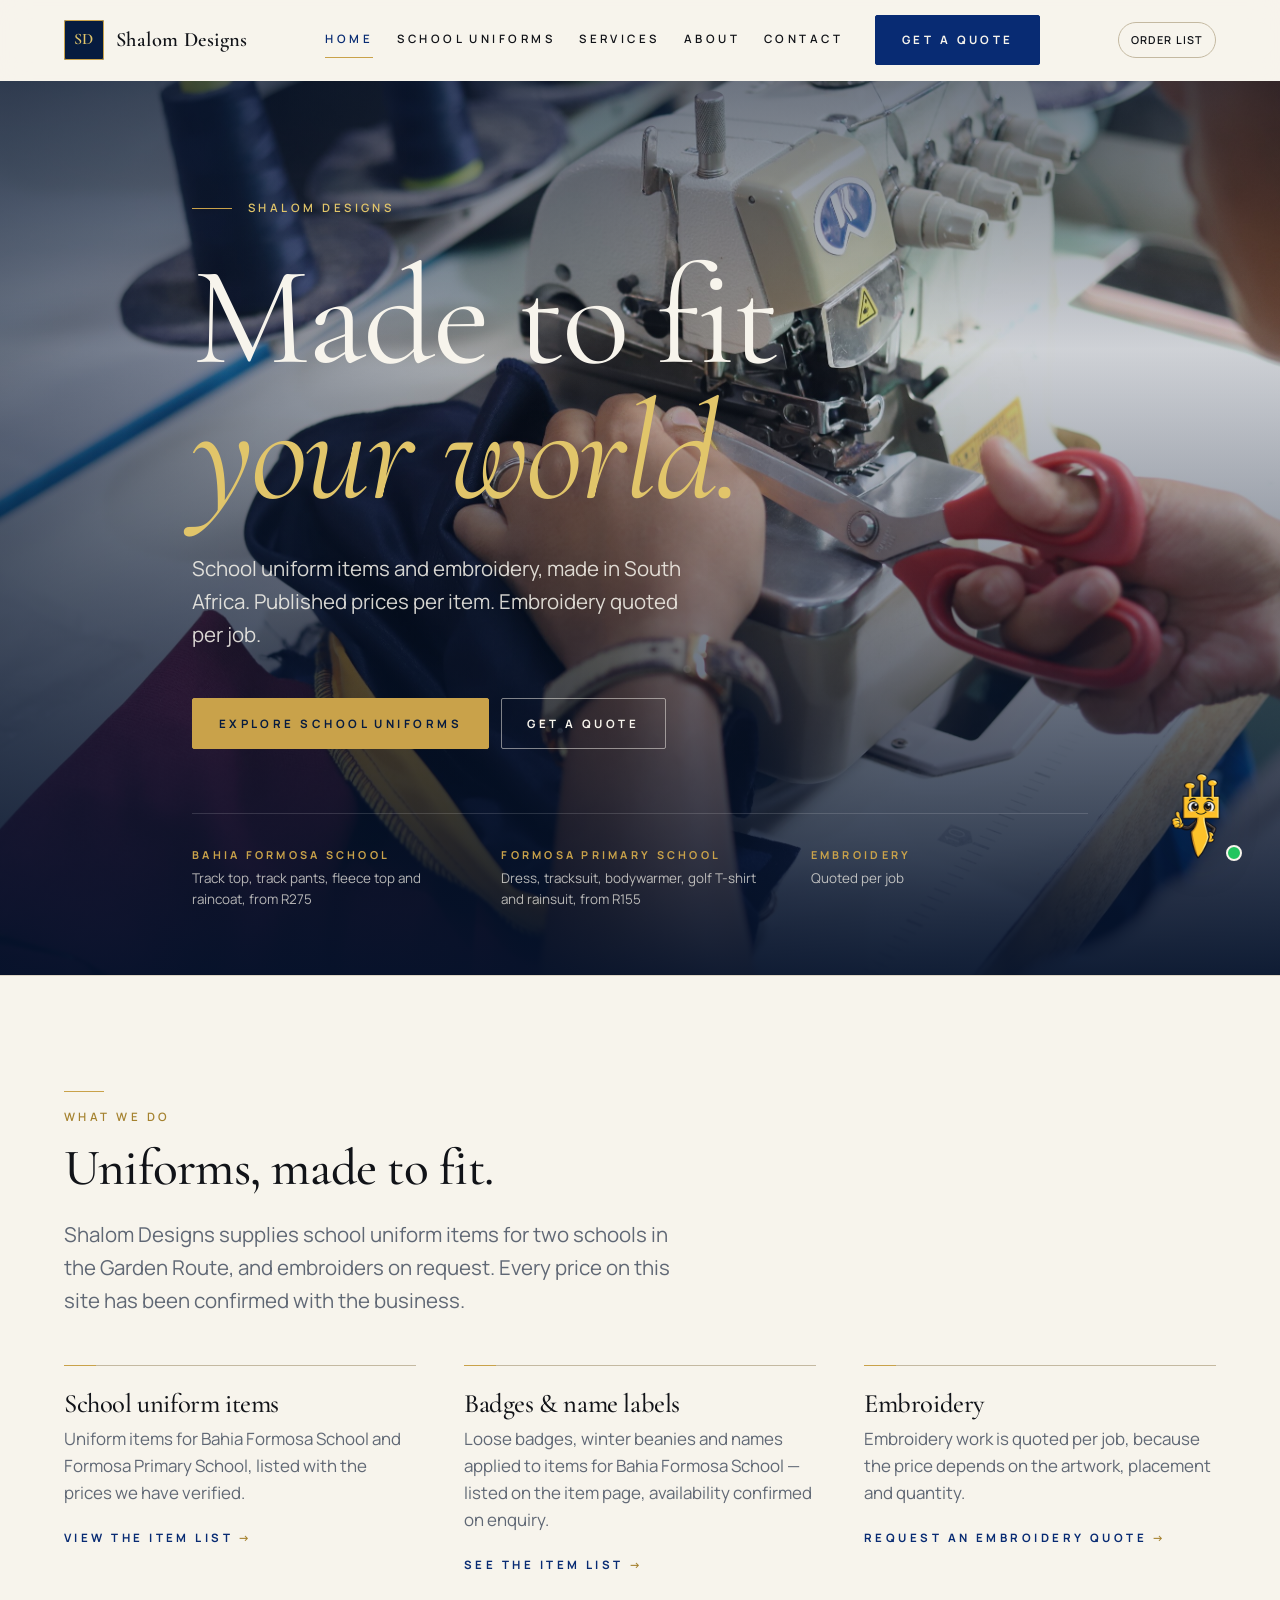
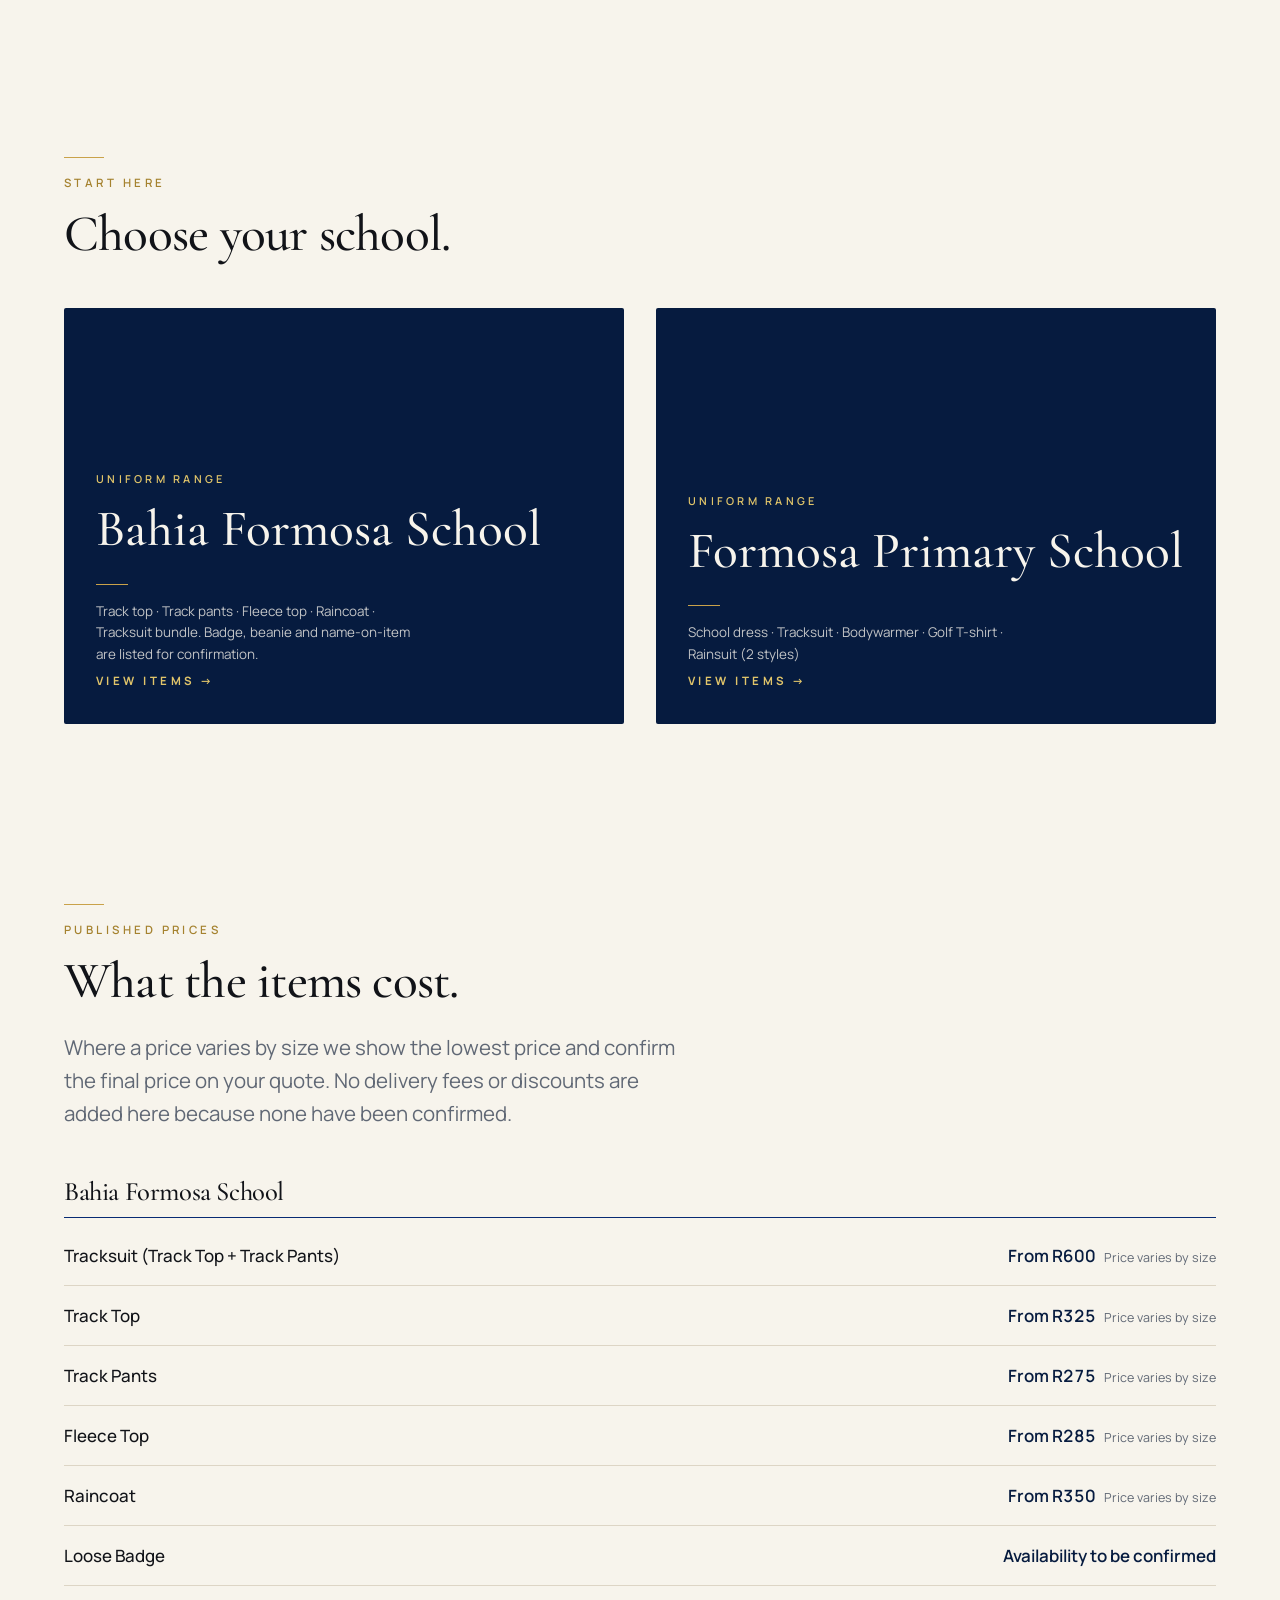
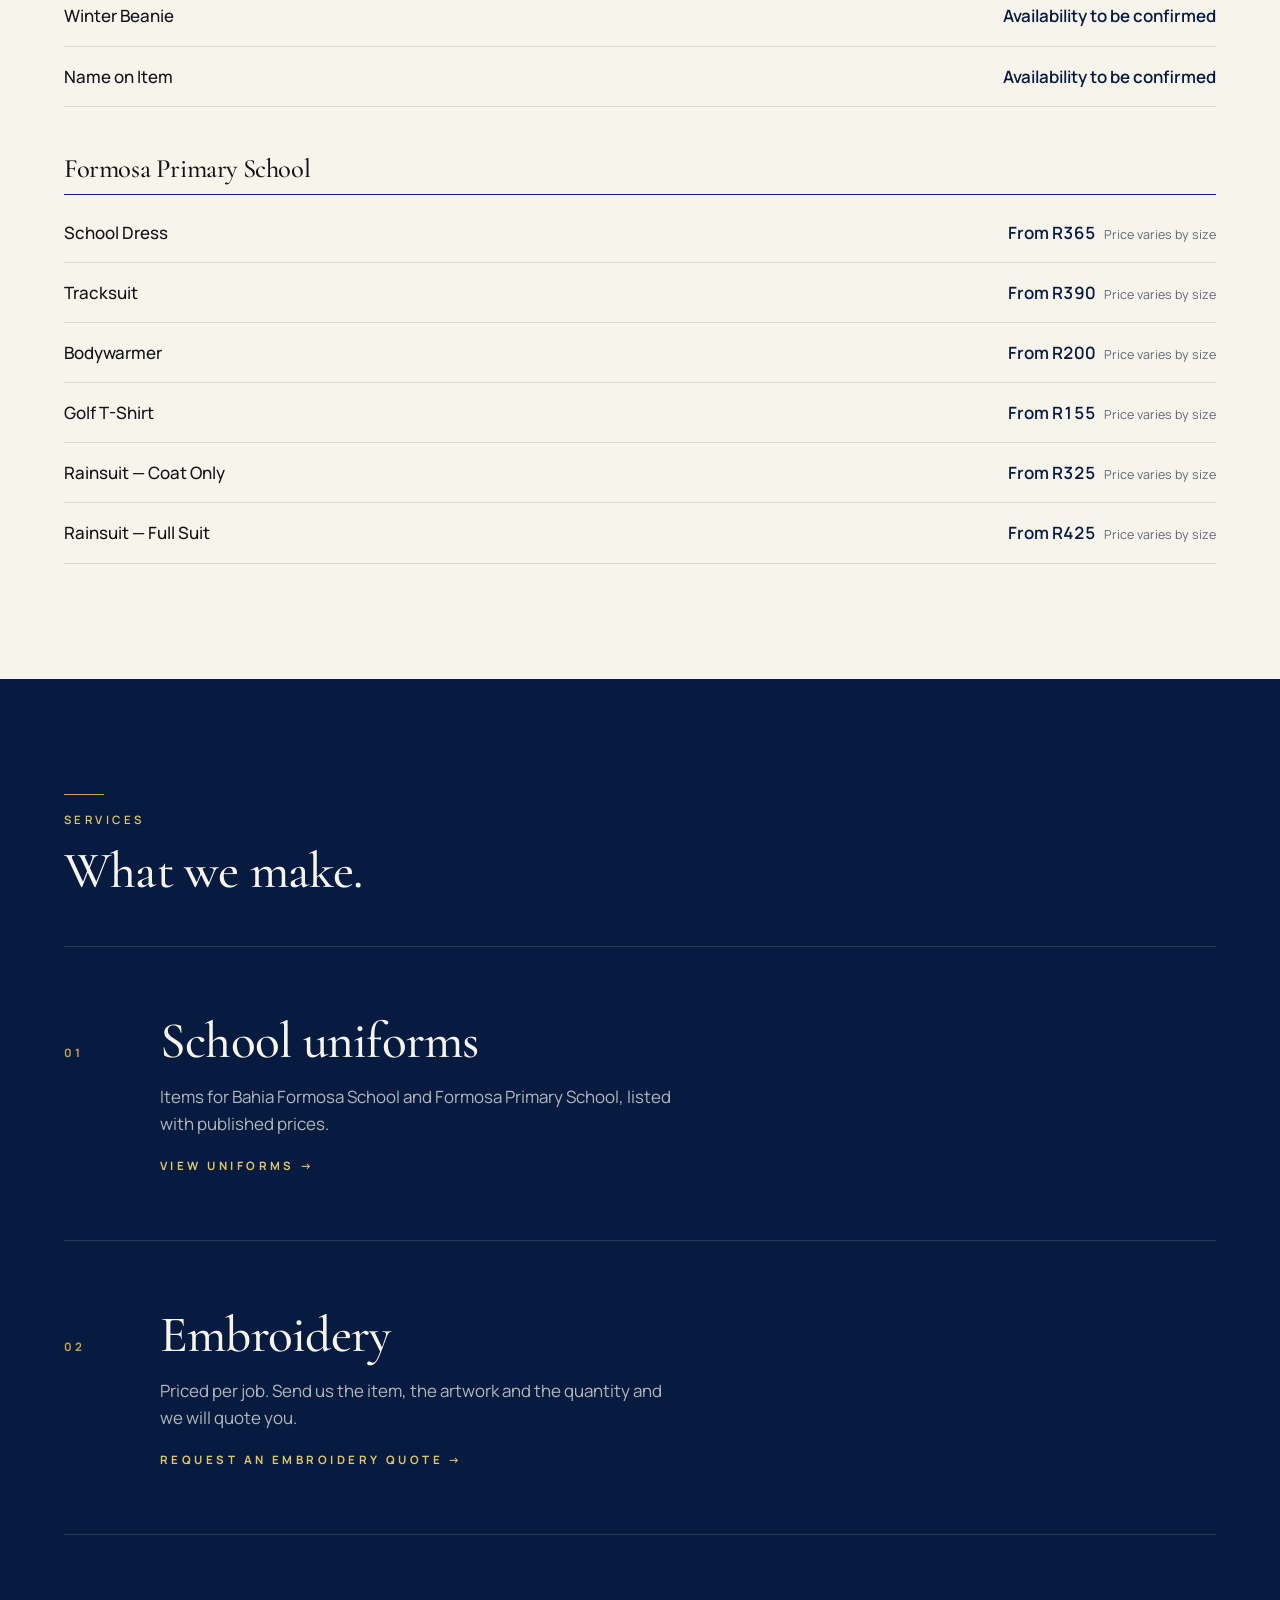
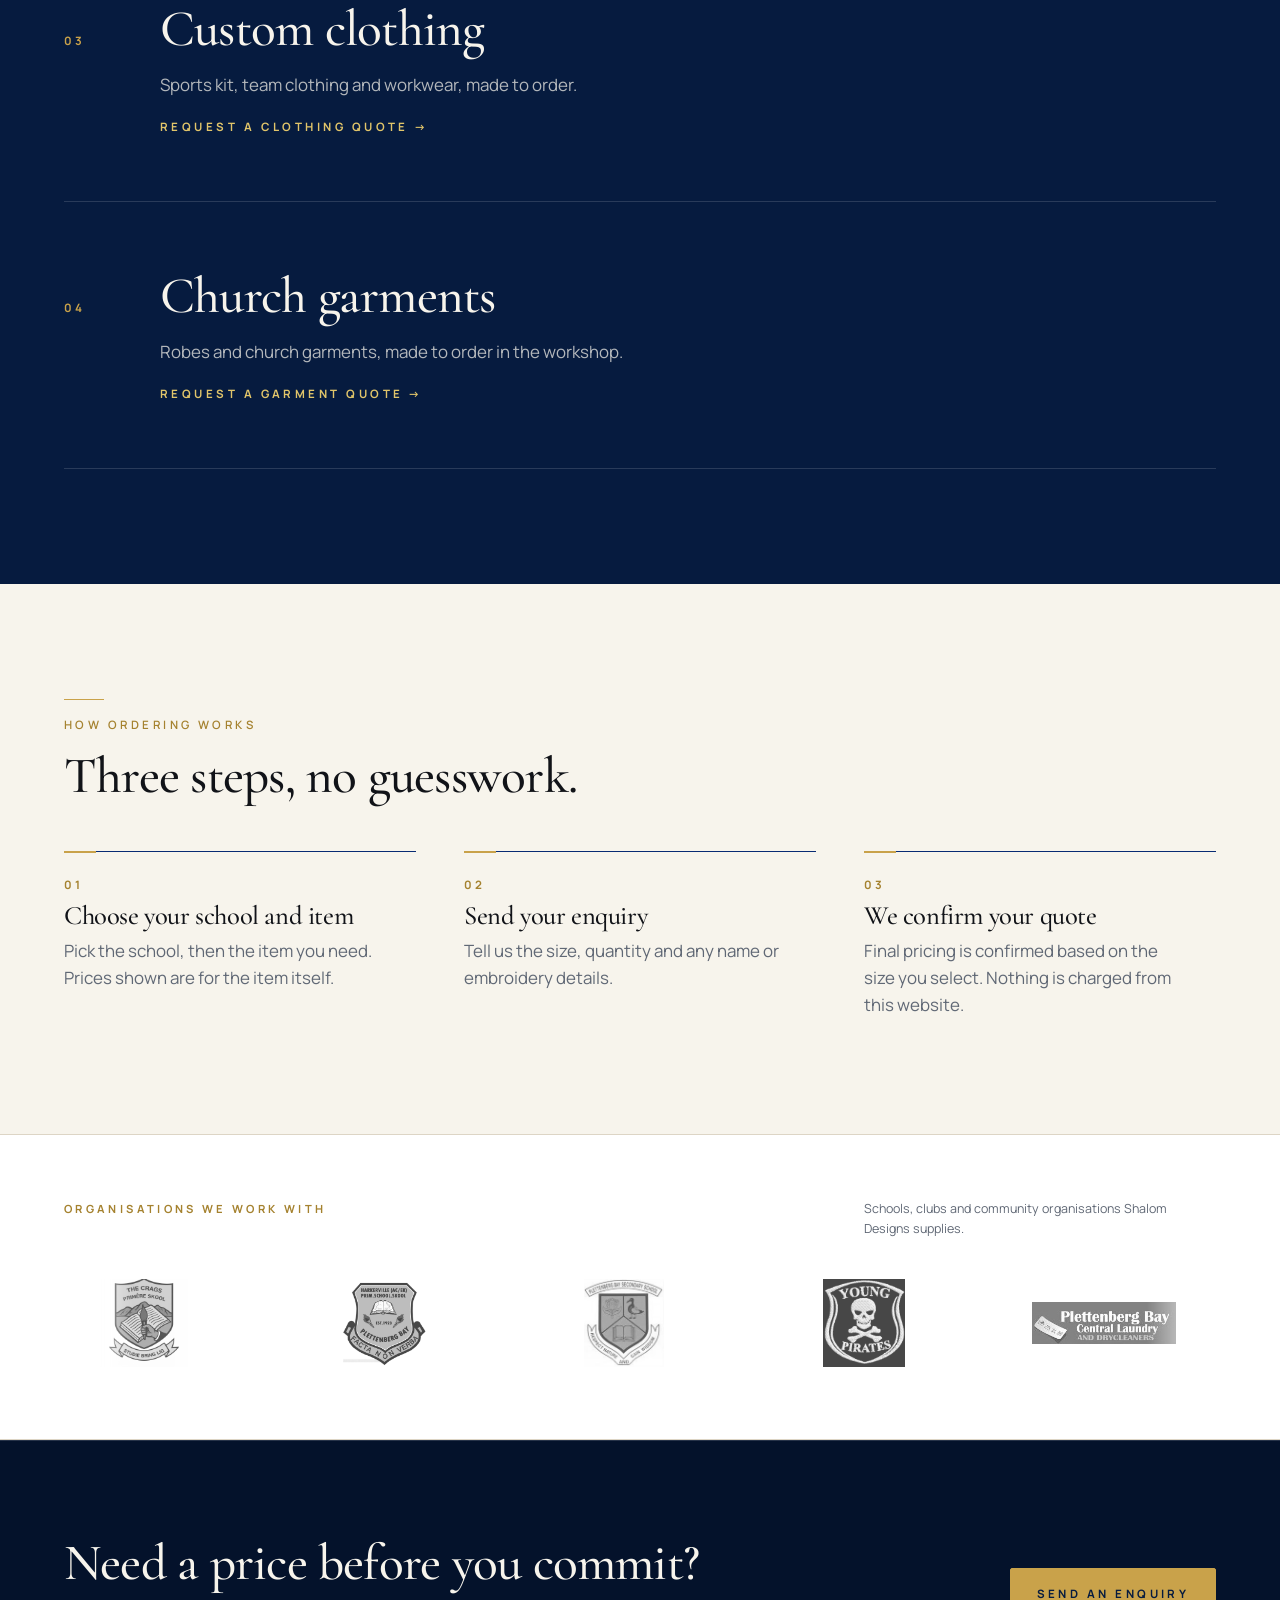
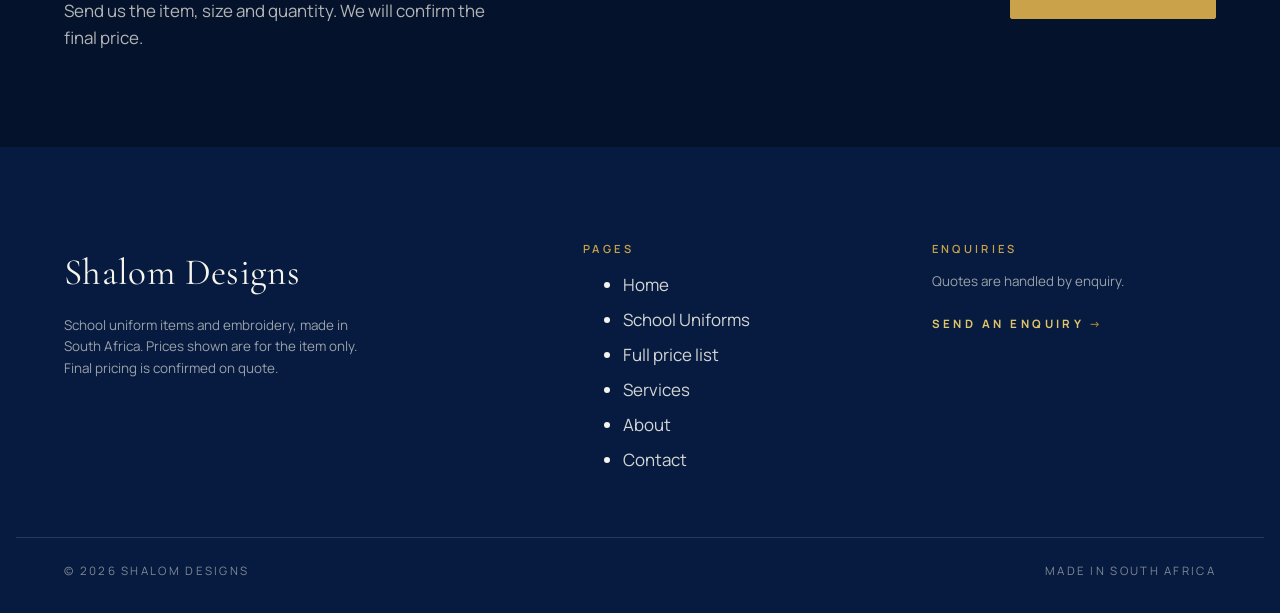
==== commit a2351e26: "fix: implement exact two-column school card layout" ====
--- a/index.html
+++ b/index.html
@@ -30,6 +30,7 @@
   <link rel="stylesheet" href="/css/layout.css">
   <link rel="stylesheet" href="/css/components.css">
   <link rel="stylesheet" href="/css/pages.css">
+  <link rel="stylesheet" href="/css/school-cards.css">
 
   <script src="/js/boot.js"></script>
   <script type="module" src="/js/main.js"></script>
@@ -156,28 +157,26 @@
         </div>
 
         <div class="school-cards">
-          <a class="school-card" href="/school-uniforms#bahia-formosa" data-reveal>
-            <span class="school-card__media" aria-hidden="true">
-              <img src="/images/bahia.png" alt="" width="1200" height="900" loading="lazy" decoding="async">
-            </span>
-            <span class="school-card__scrim" aria-hidden="true"></span>
-            <span class="school-card__eyebrow">Uniform range</span>
-            <span class="school-card__name">Bahia Formosa School</span>
-            <span class="school-card__rule" aria-hidden="true"></span>
-            <span class="school-card__meta">Track top &middot; Track pants &middot; Fleece top &middot; Raincoat &middot; Tracksuit bundle. Badge, beanie and name-on-item are listed for confirmation.</span>
-            <span class="school-card__cta" aria-hidden="true">View items</span>
-          </a>
-
-          <a class="school-card" href="/school-uniforms#formosa-primary" data-reveal>
-            <span class="school-card__media" aria-hidden="true">
-              <img src="/images/formosa.jpg" alt="" width="1200" height="900" loading="lazy" decoding="async">
-            </span>
-            <span class="school-card__scrim" aria-hidden="true"></span>
-            <span class="school-card__eyebrow">Uniform range</span>
-            <span class="school-card__name">Formosa Primary School</span>
-            <span class="school-card__rule" aria-hidden="true"></span>
-            <span class="school-card__meta">School dress &middot; Tracksuit &middot; Bodywarmer &middot; Golf T-shirt &middot; Rainsuit (2 styles)</span>
-            <span class="school-card__cta" aria-hidden="true">View items</span>
+          <a class="school-card school-card--bahia" href="/school-uniforms#bahia-formosa" data-reveal aria-label="View Bahia Formosa School uniform items">
+            <span class="school-card__overlay" aria-hidden="true"></span>
+            <span class="school-card__content">
+              <span class="school-card__eyebrow">Uniform range</span>
+              <span class="school-card__name">Bahia Formosa School</span>
+              <span class="school-card__rule" aria-hidden="true"></span>
+              <span class="school-card__meta">Track top &middot; Track pants &middot; Fleece top &middot; Raincoat &middot; Tracksuit bundle. Badge, beanie and name-on-item are listed for confirmation.</span>
+              <span class="school-card__cta" aria-hidden="true">View items</span>
+            </span>
+          </a>
+
+          <a class="school-card school-card--formosa" href="/school-uniforms#formosa-primary" data-reveal aria-label="View Formosa Primary School uniform items">
+            <span class="school-card__overlay" aria-hidden="true"></span>
+            <span class="school-card__content">
+              <span class="school-card__eyebrow">Uniform range</span>
+              <span class="school-card__name">Formosa Primary School</span>
+              <span class="school-card__rule" aria-hidden="true"></span>
+              <span class="school-card__meta">School dress &middot; Tracksuit &middot; Bodywarmer &middot; Golf T-shirt &middot; Rainsuit (2 styles)</span>
+              <span class="school-card__cta" aria-hidden="true">View items</span>
+            </span>
           </a>
         </div>
       </div>
--- a/css/school-cards.css
+++ b/css/school-cards.css
@@ -0,0 +1 @@
+/* ==========================================================================\n   Shalom Designs — school selector\n   Two-card editorial school chooser used on the home page.\n   ========================================================================== */\n\n.school-cards {\n  display: grid;\n  grid-template-columns: repeat(2, minmax(0, 1fr));\n  gap: var(--space-l);\n}\n\n.school-card {\n  position: relative;\n  display: block;\n  min-height: 400px;\n  height: 400px;\n  overflow: hidden;\n  padding: 0;\n  border: 0;\n  border-radius: var(--radius-s);\n  color: var(--white);\n  text-decoration: none;\n  isolation: isolate;\n  background-color: var(--blue-deep);\n  background-position: center;\n  background-repeat: no-repeat;\n  background-size: cover;\n}\n\n.school-card--bahia {\n  background-image: url("../images/bahia.png");\n}\n\n.school-card--formosa {\n  background-image: url("../images/formosa.jpg");\n}\n\n.school-card__overlay {\n  position: absolute;\n  inset: 0;\n  z-index: 1;\n  background: linear-gradient(\n    to bottom,\n    rgba(0, 0, 0, 0) 0%,\n    rgba(0, 0, 0, 0.08) 30%,\n    rgba(0, 0, 0, 0.55) 62%,\n    rgba(0, 0, 0, 0.9) 100%\n  );\n  pointer-events: none;\n}\n\n.school-card__content {\n  position: absolute;\n  inset-inline: 0;\n  bottom: 0;\n  z-index: 2;\n  padding: clamp(1.25rem, 3vw, 2rem);\n  color: var(--white);\n}\n\n.school-card__eyebrow,\n.school-card__name,\n.school-card__meta,\n.school-card__cta {\n  position: static;\n  color: var(--white);\n}\n\n.school-card__eyebrow {\n  display: block;\n  margin: 0 0 var(--space-xs);\n  font-family: var(--font-sans);\n  font-size: 0.68rem;\n  font-weight: 700;\n  letter-spacing: var(--tracking-widest);\n  line-height: 1.2;\n  text-transform: uppercase;\n}\n\n.school-card__name {\n  display: block;\n  margin: 0;\n  font-family: var(--font-display);\n  font-size: clamp(2rem, 3.5vw, 3.2rem);\n  font-weight: 500;\n  line-height: 0.98;\n  letter-spacing: var(--tracking-tight);\n  text-wrap: balance;\n}\n\n.school-card__rule {\n  display: block;\n  width: 2.5rem;\n  height: 1px;\n  margin: var(--space-m) 0 var(--space-s);\n  background: var(--white);\n  transition: width var(--dur) var(--ease-out);\n}\n\n.school-card__meta {\n  display: block;\n  max-width: 48ch;\n  margin: 0;\n  font-family: var(--font-sans);\n  font-size: var(--step--1);\n  font-weight: 500;\n  line-height: var(--leading-normal);\n  opacity: 0.9;\n}\n\n.school-card__cta {\n  display: inline-flex;\n  align-items: center;\n  gap: 0.6ch;\n  margin-top: var(--space-m);\n  font-family: var(--font-sans);\n  font-size: 0.72rem;\n  font-weight: 700;\n  letter-spacing: var(--tracking-widest);\n  line-height: 1.2;\n  text-transform: uppercase;\n}\n\n.school-card__cta::after {\n  content: "→";\n  transition: transform var(--dur-fast) var(--ease);\n}\n\n@media (hover: hover) {\n  .school-card {\n    transition: transform var(--dur) var(--ease-out), box-shadow var(--dur) var(--ease-out);\n  }\n\n  .school-card:hover {\n    transform: translateY(-3px);\n    box-shadow: var(--shadow-m);\n  }\n\n  .school-card:hover .school-card__rule {\n    width: 4.5rem;\n  }\n\n  .school-card:hover .school-card__cta::after {\n    transform: translateX(4px);\n  }\n}\n\n.school-card:focus-visible {\n  outline: 2px solid var(--gold);\n  outline-offset: 5px;\n}\n\n@media (max-width: 47.99rem) {\n  .school-cards {\n    grid-template-columns: 1fr;\n  }\n}\n\n@media (prefers-reduced-motion: reduce) {\n  .school-card,\n  .school-card__rule,\n  .school-card__cta::after {\n    transition: none;\n  }\n}\n
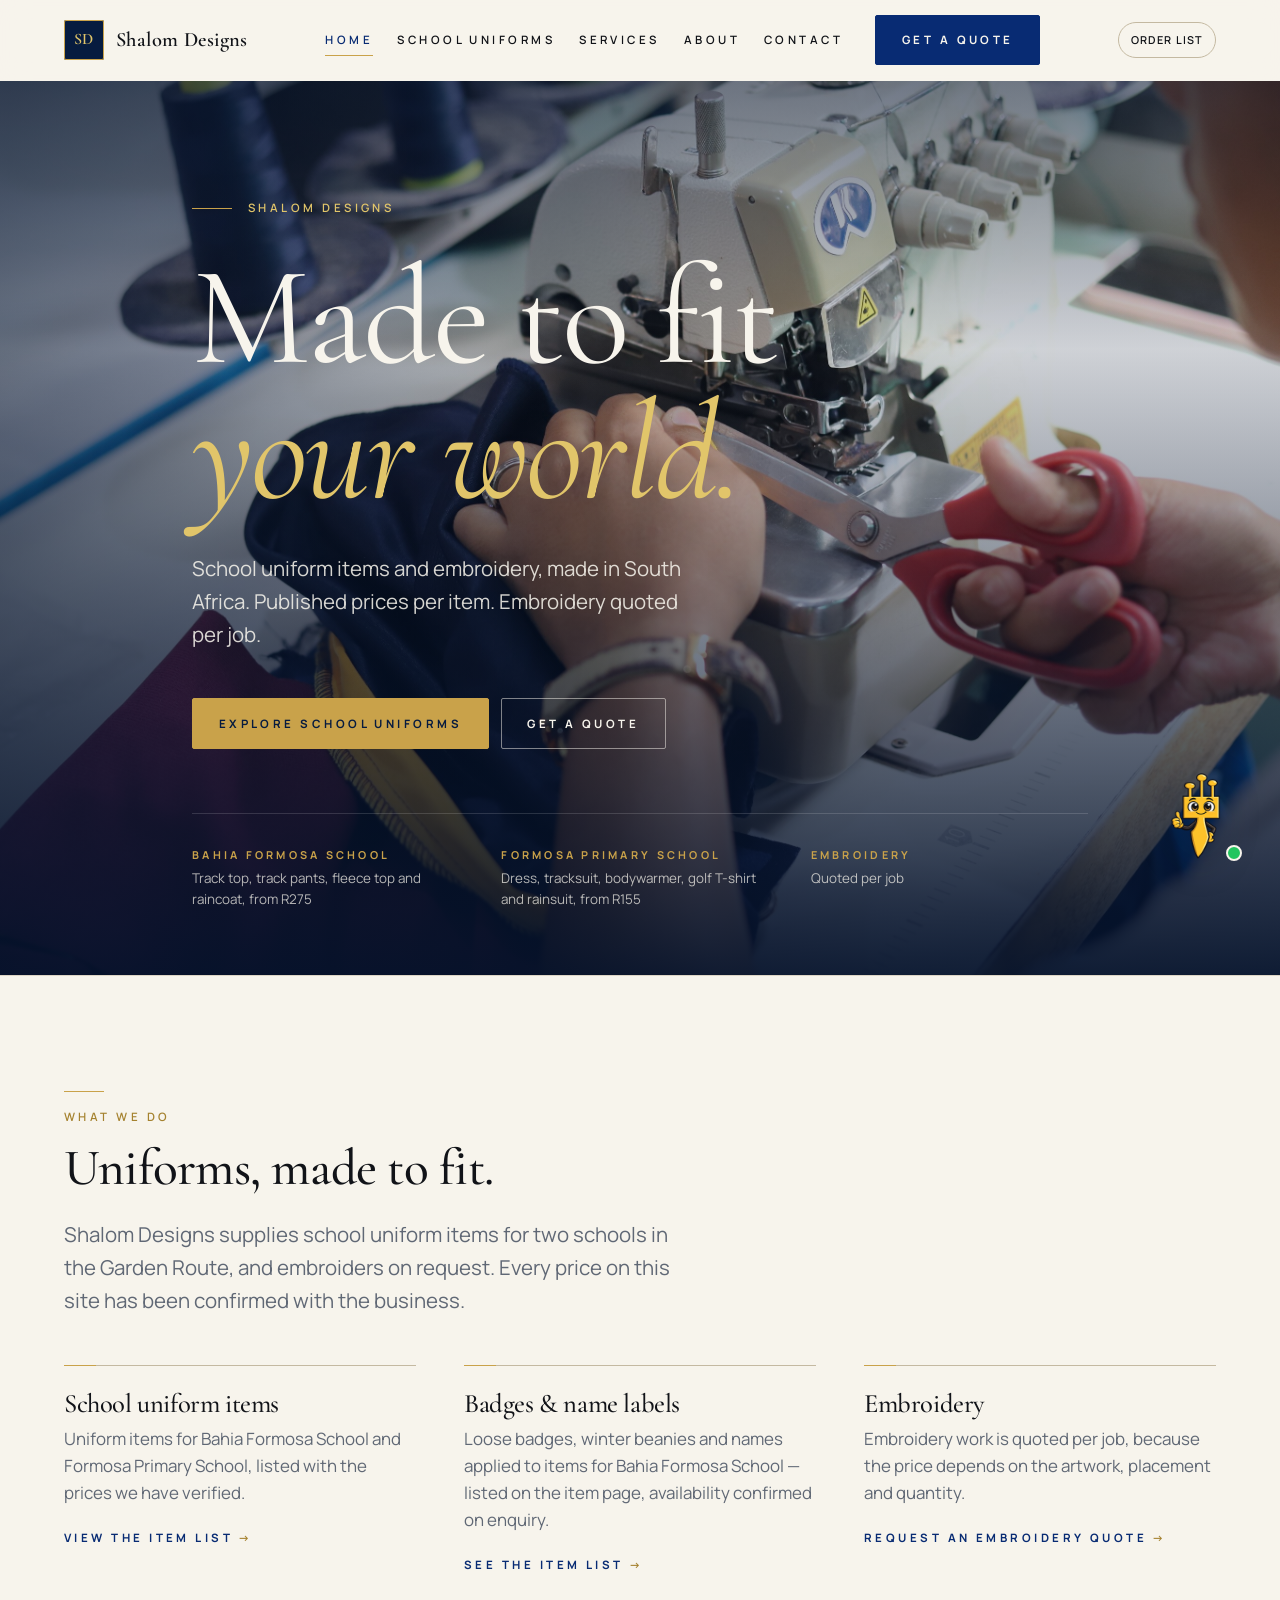
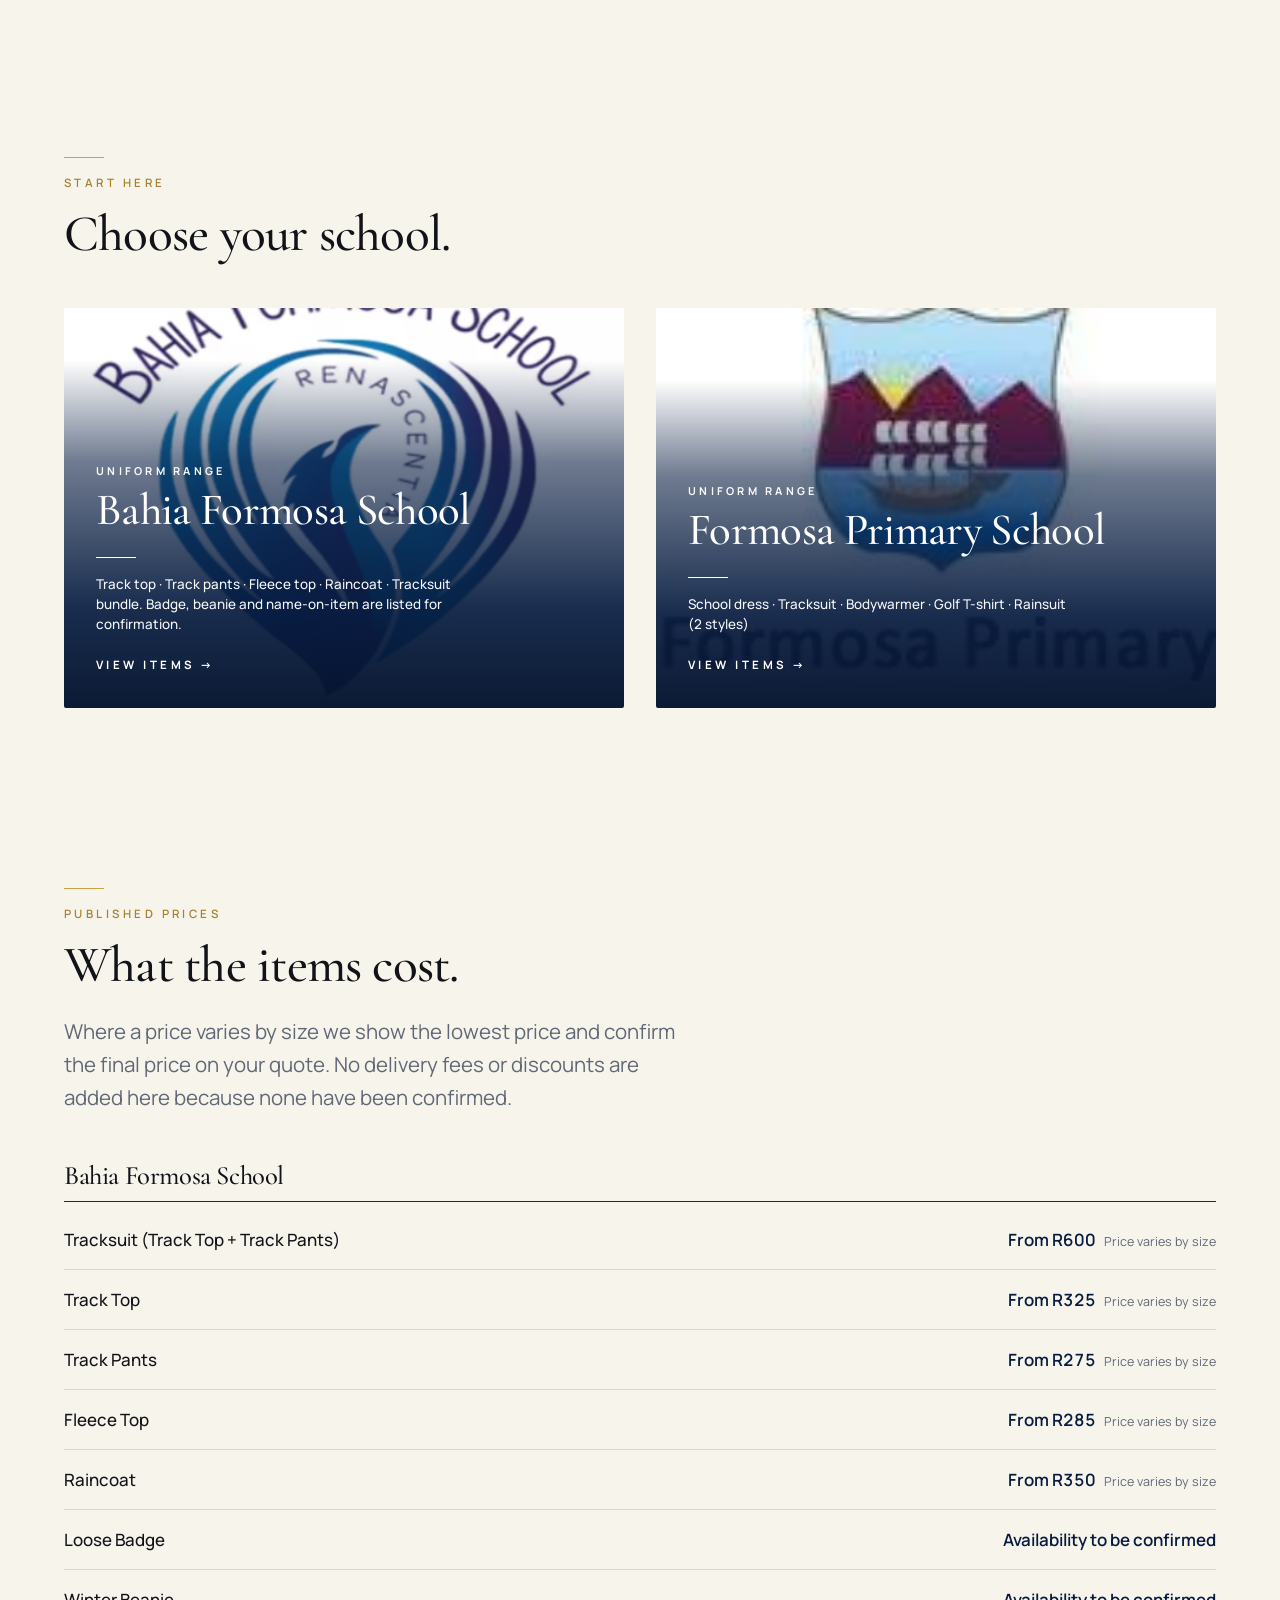
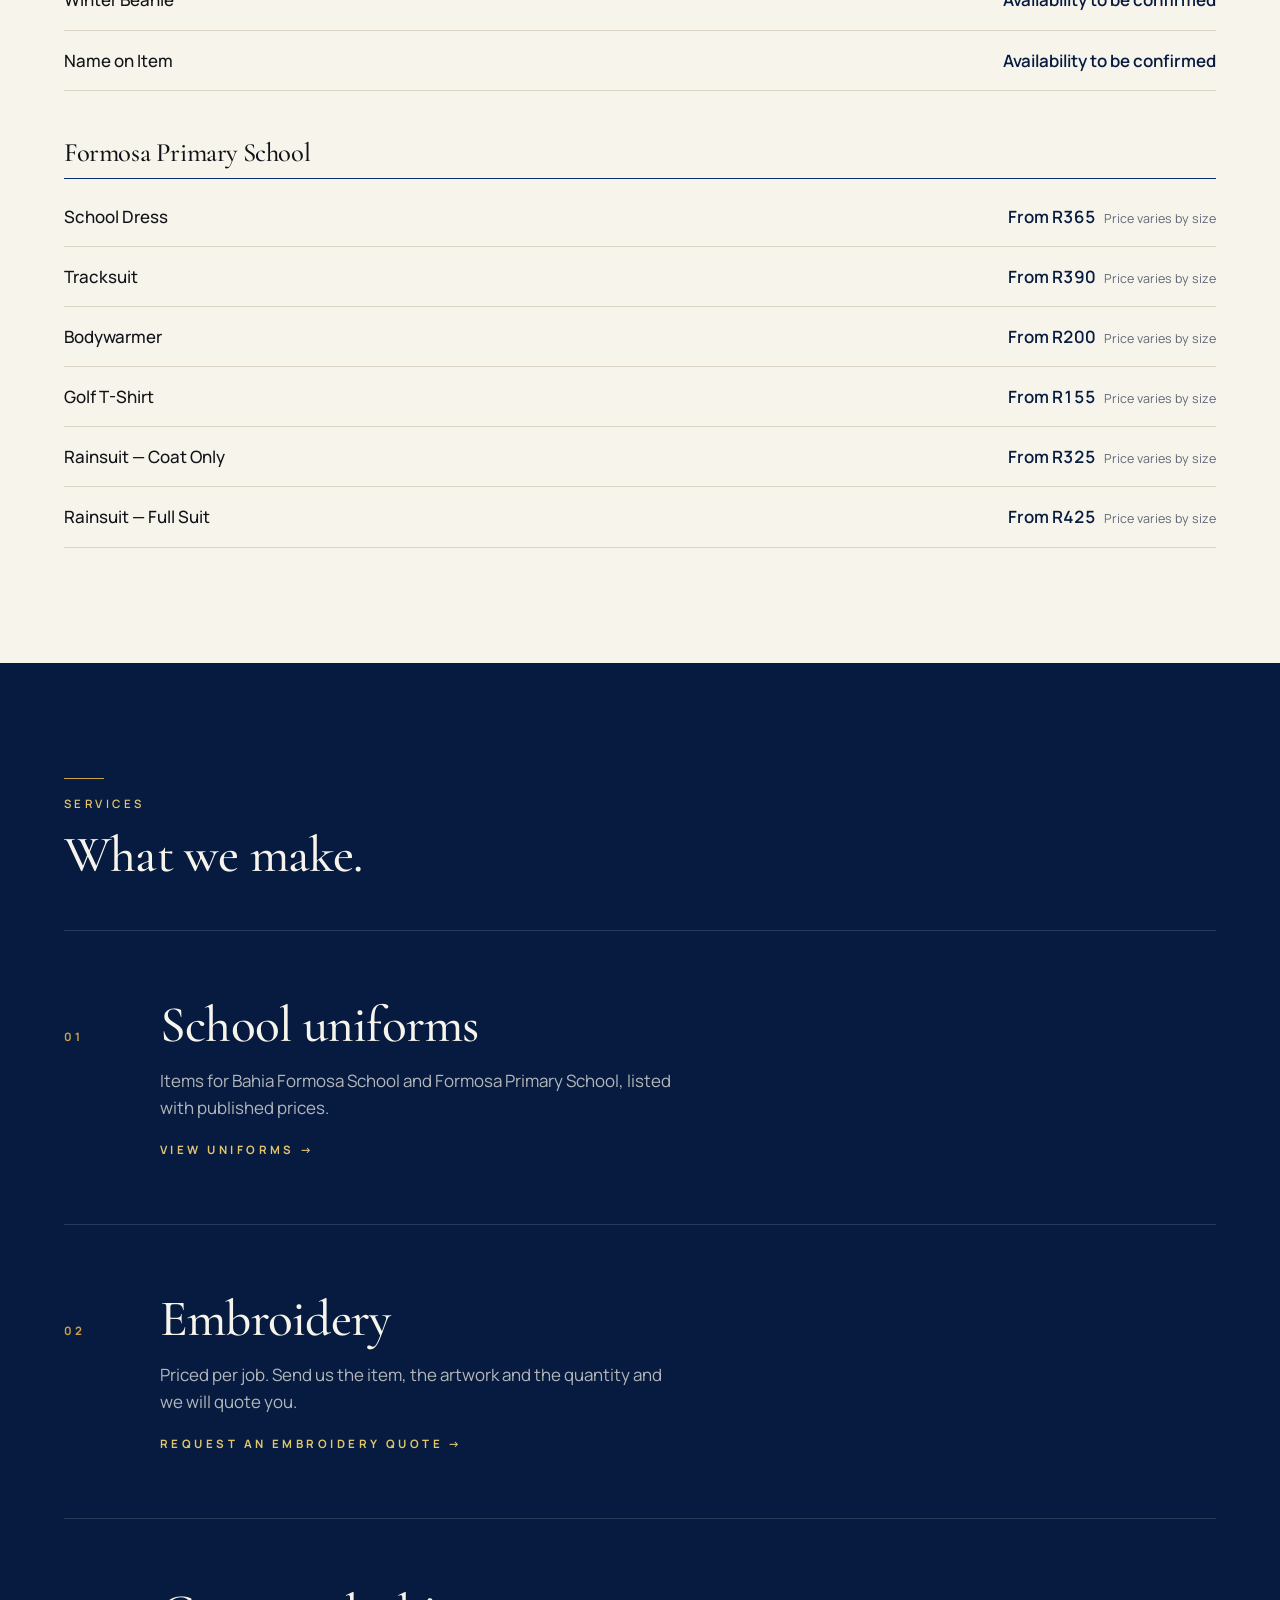
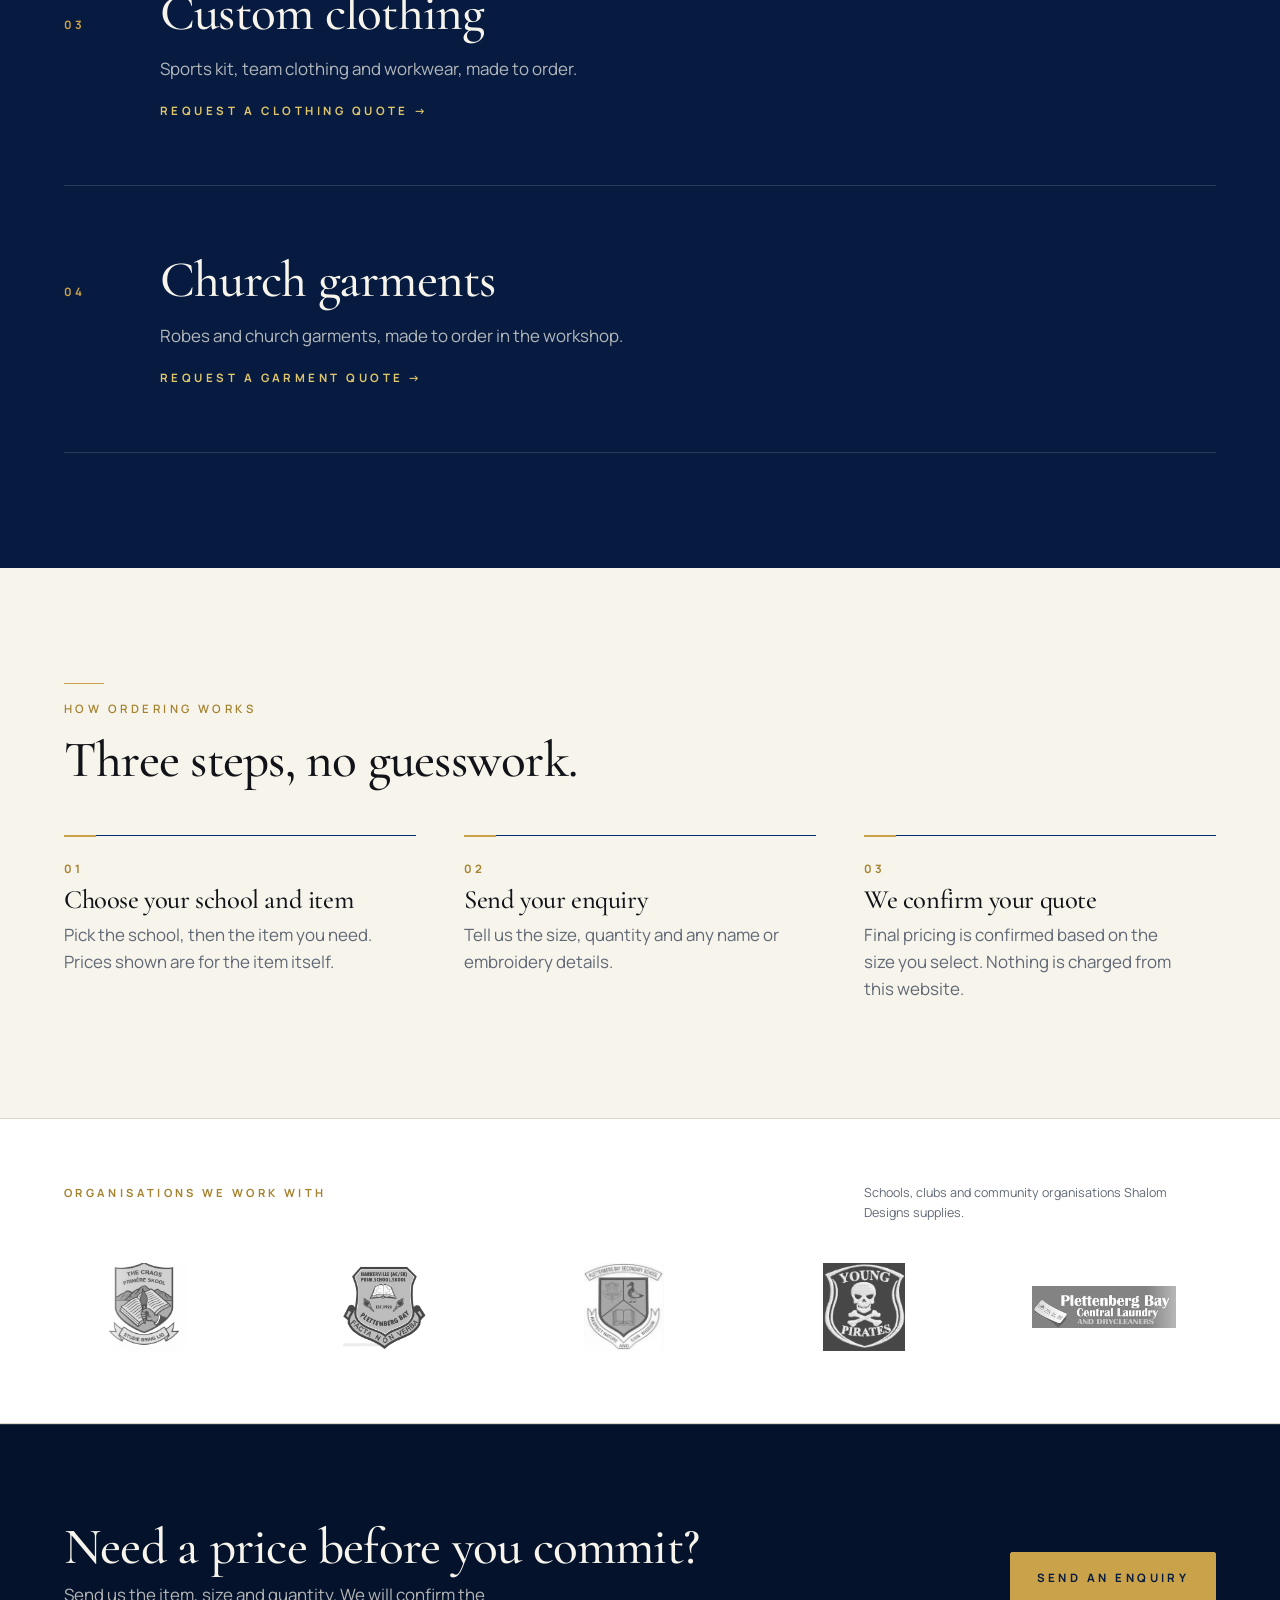
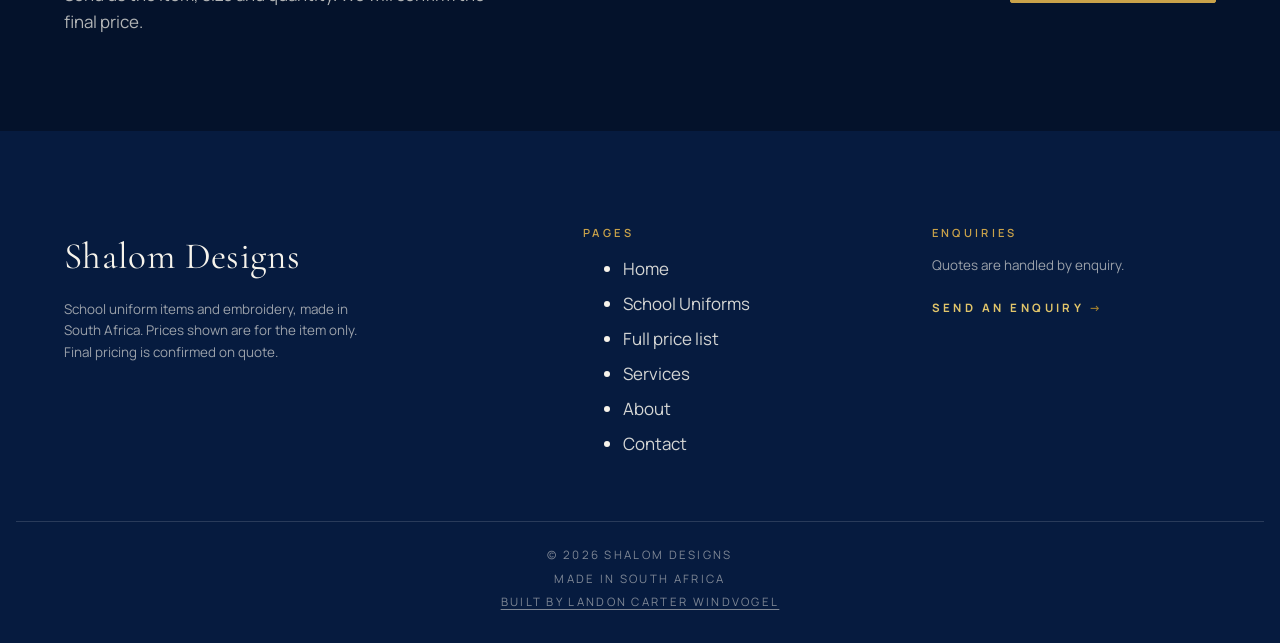
==== commit 84d8a314: "fix: update favicon image format from .jpg to .png" ====
--- a/index.html
+++ b/index.html
@@ -1,367 +1,367 @@
-<!DOCTYPE html>
-<html lang="en-ZA">
-<head>
-  <meta charset="utf-8">
-  <meta name="viewport" content="width=device-width, initial-scale=1">
-  <title>Shalom Designs | School Uniforms &amp; Embroidery</title>
-  <meta name="description" content="Shalom Designs supplies school uniform items for Bahia Formosa School and Formosa Primary School, and offers embroidery quoted per job. Published prices, made in South Africa.">
-  <link rel="canonical" href="https://shalomdesigns.co.za/">
-
-  <meta property="og:type" content="website">
-  <meta property="og:site_name" content="Shalom Designs">
-  <meta property="og:title" content="Shalom Designs | School Uniforms &amp; Embroidery">
-  <meta property="og:description" content="School uniform items for Bahia Formosa School and Formosa Primary School. Published prices, embroidery quoted per job.">
-  <meta property="og:url" content="https://shalomdesigns.co.za/">
-  <meta property="og:locale" content="en_ZA">
-
-  <meta name="twitter:card" content="summary_large_image">
-  <meta name="twitter:title" content="Shalom Designs | School Uniforms &amp; Embroidery">
-  <meta name="twitter:description" content="School uniform items for Bahia Formosa School and Formosa Primary School.">
-
-  <meta name="theme-color" content="#061b3f">
-
-  <link rel="icon" href="/images/favicon.jpg" type="image/jpeg">
-  <link rel="preconnect" href="https://fonts.googleapis.com">
-  <link rel="preconnect" href="https://fonts.gstatic.com" crossorigin>
-  <link rel="preconnect" href="/images/bannerwall.jpg" as="image">
-  <link rel="stylesheet" href="https://fonts.googleapis.com/css2?family=Cormorant+Garamond:ital,wght@0,400;0,500;0,600;0,700;1,400;1,500&family=Manrope:wght@400;500;600;700&display=swap">
-
-  <link rel="stylesheet" href="/css/base.css">
-  <link rel="stylesheet" href="/css/layout.css">
-  <link rel="stylesheet" href="/css/components.css">
-  <link rel="stylesheet" href="/css/pages.css">
-  <link rel="stylesheet" href="/css/school-cards.css">
-
-  <script src="/js/boot.js"></script>
-  <script type="module" src="/js/main.js"></script>
-</head>
-<body data-page="home">
-  <a class="skip-link" href="#main">Skip to content</a>
-
-  <header class="site-header" data-header>
-    <div class="container header__inner">
-      <a class="brand" href="/" aria-label="Shalom Designs — home">
-        <span class="brand__mark" aria-hidden="true">SD</span>
-        <span class="brand__name">Shalom Designs</span>
-      </a>
-
-      <button class="nav-toggle" type="button" aria-expanded="false" aria-controls="primary-nav" data-nav-toggle>
-        <span class="nav-toggle__bars" aria-hidden="true"><span></span><span></span></span>
-        <span class="nav-toggle__text">Menu</span>
-      </button>
-
-      <nav class="primary-nav" id="primary-nav" aria-label="Primary" data-nav>
-        <ul class="primary-nav__list">
-          <li><a href="/" aria-current="page">Home</a></li>
-          <li><a href="/school-uniforms">School Uniforms</a></li>
-          <li><a href="/services">Services</a></li>
-          <li><a href="/about">About</a></li>
-          <li><a href="/contact">Contact</a></li>
-        </ul>
-        <a class="btn btn--primary primary-nav__cta" href="/contact#enquiry">Get a quote</a>
-      </nav>
-            <a class="order-badge" href="/contact#enquiry" data-order-badge aria-label="Order list, empty">
-        Order list
-        <span class="order-badge__count" data-order-count hidden>0</span>
-      </a>
-    </div>
-  </header>
-
-  <main id="main">
-
-    <!-- ================= HERO ================= -->
-    <section class="hero--editorial">
-      <div class="hero__media">
-        <img src="/images/omisew.jpg" alt="" width="1920" height="1200" fetchpriority="high" decoding="async">
-      </div>
-      <div class="hero__scrim" aria-hidden="true"></div>
-
-      <div class="container hero__content">
-        <p class="hero__brand">Shalom Designs</p>
-
-        <h1 class="hero__title">
-          <span class="hero__title-line">Made to fit</span>
-          <span class="hero__title-line hero__title-line--accent">your world.</span>
-        </h1>
-
-        <p class="hero__lead">
-          School uniform items and embroidery, made in South Africa. Published
-          prices per item. Embroidery quoted per job.
-        </p>
-
-        <div class="hero__actions">
-          <a class="btn btn--gold" href="/school-uniforms">Explore school uniforms</a>
-          <a class="btn btn--outline-light" href="/contact#enquiry">Get a quote</a>
-        </div>
-
-        <dl class="hero__facts">
-          <div class="hero__fact">
-            <dt>Bahia Formosa School</dt>
-            <dd>Track top, track pants, fleece top and raincoat, from R275</dd>
-          </div>
-          <div class="hero__fact">
-            <dt>Formosa Primary School</dt>
-            <dd>Dress, tracksuit, bodywarmer, golf T-shirt and rainsuit, from R155</dd>
-          </div>
-          <div class="hero__fact">
-            <dt>Embroidery</dt>
-            <dd>Quoted per job</dd>
-          </div>
-        </dl>
-      </div>
-    </section>
-
-    <!-- ================= WHAT WE DO ================= -->
-    <section class="section" aria-labelledby="what-we-do">
-      <div class="container">
-        <div class="section__head" data-reveal>
-          <hr class="gold-rule">
-          <p class="eyebrow" >What we do</p>
-          <h2 id="what-we-do">Uniforms, made to fit.</h2>
-          <p class="section__lead">
-            Shalom Designs supplies school uniform items for two schools in the
-            Garden Route, and embroiders on request. Every price on this site
-            has been confirmed with the business.
-          </p>
-        </div>
-
-        <div class="pillars">
-          <article class="pillar" data-reveal>
-            <h3>School uniform items</h3>
-            <p>Uniform items for Bahia Formosa School and Formosa Primary School, listed with the prices we have verified.</p>
-            <a class="link-arrow" href="/school-uniforms">View the item list</a>
-          </article>
-
-          <article class="pillar" data-reveal>
-            <h3>Badges &amp; name labels</h3>
-            <p>Loose badges, winter beanies and names applied to items for Bahia Formosa School — listed on the item page, availability confirmed on enquiry.</p>
-            <a class="link-arrow" href="/school-uniforms">See the item list</a>
-          </article>
-
-          <article class="pillar" data-reveal>
-            <h3>Embroidery</h3>
-            <p>Embroidery work is quoted per job, because the price depends on the artwork, placement and quantity.</p>
-            <a class="link-arrow" href="/services#embroidery">Request an embroidery quote</a>
-          </article>
-        </div>
-      </div>
-    </section>
-
-    <!-- ================= SCHOOLS ================= -->
-    <section class="section section--tight" aria-labelledby="choose-school">
-      <div class="container">
-        <div class="section__head" data-reveal>
-          <hr class="gold-rule">
-          <p class="eyebrow" >Start here</p>
-          <h2 id="choose-school">Choose your school.</h2>
-        </div>
-
-        <div class="school-cards">
-          <a class="school-card school-card--bahia" href="/school-uniforms#bahia-formosa" data-reveal aria-label="View Bahia Formosa School uniform items">
-            <span class="school-card__overlay" aria-hidden="true"></span>
-            <span class="school-card__content">
-              <span class="school-card__eyebrow">Uniform range</span>
-              <span class="school-card__name">Bahia Formosa School</span>
-              <span class="school-card__rule" aria-hidden="true"></span>
-              <span class="school-card__meta">Track top &middot; Track pants &middot; Fleece top &middot; Raincoat &middot; Tracksuit bundle. Badge, beanie and name-on-item are listed for confirmation.</span>
-              <span class="school-card__cta" aria-hidden="true">View items</span>
-            </span>
-          </a>
-
-          <a class="school-card school-card--formosa" href="/school-uniforms#formosa-primary" data-reveal aria-label="View Formosa Primary School uniform items">
-            <span class="school-card__overlay" aria-hidden="true"></span>
-            <span class="school-card__content">
-              <span class="school-card__eyebrow">Uniform range</span>
-              <span class="school-card__name">Formosa Primary School</span>
-              <span class="school-card__rule" aria-hidden="true"></span>
-              <span class="school-card__meta">School dress &middot; Tracksuit &middot; Bodywarmer &middot; Golf T-shirt &middot; Rainsuit (2 styles)</span>
-              <span class="school-card__cta" aria-hidden="true">View items</span>
-            </span>
-          </a>
-        </div>
-      </div>
-    </section>
-
-    <!-- ================= PRICE LIST ================= -->
-    <section class="section" aria-labelledby="prices">
-      <div class="container">
-        <div class="section__head" data-reveal>
-          <hr class="gold-rule">
-          <p class="eyebrow" >Published prices</p>
-          <h2 id="prices">What the items cost.</h2>
-          <p class="section__lead">
-            Where a price varies by size we show the lowest price and confirm the
-            final price on your quote. No delivery fees or discounts are added
-            here because none have been confirmed.
-          </p>
-        </div>
-
-        <div class="price-list" data-price-list data-reveal>
-          <noscript>
-            <p>Enable JavaScript to view the price list, or <a href="/contact">contact us for a quote</a>.</p>
-          </noscript>
-        </div>
-      </div>
-    </section>
-
-    <!-- ================= SERVICES ================= -->
-    <section class="section section--dark" aria-labelledby="services">
-      <div class="container">
-        <div class="section__head" data-reveal>
-          <hr class="gold-rule">
-          <p class="eyebrow eyebrow--light" >Services</p>
-          <h2 id="services">What we make.</h2>
-        </div>
-
-        <div class="service-list">
-          <a class="service-item" href="/school-uniforms" data-reveal>
-            <span class="service-item__num" aria-hidden="true">01</span>
-            <span class="service-item__body">
-              <span class="service-item__title">School uniforms</span>
-              <span class="service-item__desc">
-                Items for Bahia Formosa School and Formosa Primary School, listed
-                with published prices.
-              </span>
-              <span class="service-item__cta">View uniforms</span>
-            </span>
-          </a>
-
-          <a class="service-item" href="/contact#enquiry" data-reveal>
-            <span class="service-item__num" aria-hidden="true">02</span>
-            <span class="service-item__body">
-              <span class="service-item__title">Embroidery</span>
-              <span class="service-item__desc">
-                Priced per job. Send us the item, the artwork and the quantity
-                and we will quote you.
-              </span>
-              <span class="service-item__cta">Request an embroidery quote</span>
-            </span>
-          </a>
-
-          <a class="service-item" href="/contact#enquiry" data-reveal>
-            <span class="service-item__num" aria-hidden="true">03</span>
-            <span class="service-item__body">
-              <span class="service-item__title">Custom clothing</span>
-              <span class="service-item__desc">
-                Sports kit, team clothing and workwear, made to order.
-              </span>
-              <span class="service-item__cta">Request a clothing quote</span>
-            </span>
-          </a>
-
-          <a class="service-item" href="/contact#enquiry" data-reveal>
-            <span class="service-item__num" aria-hidden="true">04</span>
-            <span class="service-item__body">
-              <span class="service-item__title">Church garments</span>
-              <span class="service-item__desc">
-                Robes and church garments, made to order in the workshop.
-              </span>
-              <span class="service-item__cta">Request a garment quote</span>
-            </span>
-          </a>
-        </div>
-      </div>
-    </section>
-
-    <!-- ================= HOW IT WORKS ================= -->
-    <section class="section" aria-labelledby="how">
-      <div class="container">
-        <div class="section__head" data-reveal>
-          <hr class="gold-rule">
-          <p class="eyebrow" >How ordering works</p>
-          <h2 id="how">Three steps, no guesswork.</h2>
-        </div>
-
-        <ol class="steps">
-          <li class="step" data-reveal>
-            <span class="step__num">01</span>
-            <h3>Choose your school and item</h3>
-            <p>Pick the school, then the item you need. Prices shown are for the item itself.</p>
-          </li>
-          <li class="step" data-reveal>
-            <span class="step__num">02</span>
-            <h3>Send your enquiry</h3>
-            <p>Tell us the size, quantity and any name or embroidery details.</p>
-          </li>
-          <li class="step" data-reveal>
-            <span class="step__num">03</span>
-            <h3>We confirm your quote</h3>
-            <p>Final pricing is confirmed based on the size you select. Nothing is charged from this website.</p>
-          </li>
-        </ol>
-      </div>
-    </section>
-
-        <!-- ================= PARTNERS ================= -->
-    <section class="partner-strip" aria-labelledby="partners">
-      <div class="container">
-        <div class="partner-strip__head">
-          <p class="partner-strip__label" id="partners">Organisations we work with</p>
-          <p class="partner-strip__note">
-            Schools, clubs and community organisations Shalom Designs supplies.
-          </p>
-        </div>
-
-        <div data-partners>
-          <noscript>
-            <ul class="partner-strip__list">
-              <li class="partner-strip__item">Crags Primary School</li>
-              <li class="partner-strip__item">Harkerville School</li>
-              <li class="partner-strip__item">Plettenberg Bay Secondary School</li>
-              <li class="partner-strip__item">Pirates Soccer Club</li>
-              <li class="partner-strip__item">Central Laundry</li>              <li class="partner-strip__item">Department of Rural Development</li>
-            </ul>
-          </noscript>
-        </div>
-      </div>
-    </section>
-
-    <!-- ================= CTA ================= -->
-    <section class="cta-band">
-      <div class="container cta-band__inner">
-        <div data-reveal>
-          <h2>Need a price before you commit?</h2>
-          <p>Send us the item, size and quantity. We will confirm the final price.</p>
-        </div>
-        <a class="btn btn--gold" href="/contact#enquiry">Send an enquiry</a>
-      </div>
-    </section>
-
-  </main>
-
-  <footer class="site-footer">
-    <div class="container footer__inner">
-      <div class="footer__brand">
-        <p class="footer__name">Shalom Designs</p>
-        <p class="footer__note">
-          School uniform items and embroidery, made in South Africa. Prices shown
-          are for the item only. Final pricing is confirmed on quote.
-        </p>
-      </div>
-
-      <nav class="footer__nav" aria-label="Footer">
-        <h2 class="footer__heading">Pages</h2>
-        <ul>
-          <li><a href="/">Home</a></li>
-          <li><a href="/school-uniforms">School Uniforms</a></li>
-          <li><a href="/shop">Full price list</a></li>
-          <li><a href="/services">Services</a></li>
-          <li><a href="/about">About</a></li>
-          <li><a href="/contact">Contact</a></li>
-        </ul>
-      </nav>
-
-      <div class="footer__contact">
-        <h2 class="footer__heading">Enquiries</h2>
-        <p>Quotes are handled by enquiry.</p>
-        <a class="link-arrow link-arrow--light" href="/contact#enquiry">Send an enquiry</a>
-      </div>
-    </div>
-
-    <div class="container footer__legal">
-      <p>&copy; <span data-year>2026</span> Shalom Designs</p>
-      <p>Made in South Africa</p>
-    </div>
-  </footer>
-</body>
-</html>+<!DOCTYPE html>
+<html lang="en-ZA">
+<head>
+  <meta charset="utf-8">
+  <meta name="viewport" content="width=device-width, initial-scale=1">
+  <title>Shalom Designs | School Uniforms &amp; Embroidery</title>
+  <meta name="description" content="Shalom Designs supplies school uniform items for Bahia Formosa School and Formosa Primary School, and offers embroidery quoted per job. Published prices, made in South Africa.">
+  <link rel="canonical" href="https://shalomdesigns.co.za/">
+
+  <meta property="og:type" content="website">
+  <meta property="og:site_name" content="Shalom Designs">
+  <meta property="og:title" content="Shalom Designs | School Uniforms &amp; Embroidery">
+  <meta property="og:description" content="School uniform items for Bahia Formosa School and Formosa Primary School. Published prices, embroidery quoted per job.">
+  <meta property="og:url" content="https://shalomdesigns.co.za/">
+  <meta property="og:locale" content="en_ZA">
+
+  <meta name="twitter:card" content="summary_large_image">
+  <meta name="twitter:title" content="Shalom Designs | School Uniforms &amp; Embroidery">
+  <meta name="twitter:description" content="School uniform items for Bahia Formosa School and Formosa Primary School.">
+
+  <meta name="theme-color" content="#061b3f">
+
+  <link rel="icon" href="/images/favicon.png" type="image/jpeg">
+  <link rel="preconnect" href="https://fonts.googleapis.com">
+  <link rel="preconnect" href="https://fonts.gstatic.com" crossorigin>
+  <link rel="preconnect" href="/images/bannerwall.jpg" as="image">
+  <link rel="stylesheet" href="https://fonts.googleapis.com/css2?family=Cormorant+Garamond:ital,wght@0,400;0,500;0,600;0,700;1,400;1,500&family=Manrope:wght@400;500;600;700&display=swap">
+
+  <link rel="stylesheet" href="/css/base.css">
+  <link rel="stylesheet" href="/css/layout.css">
+  <link rel="stylesheet" href="/css/components.css">
+  <link rel="stylesheet" href="/css/pages.css">
+  <link rel="stylesheet" href="/css/school-cards.css">
+
+  <script src="/js/boot.js"></script>
+  <script type="module" src="/js/main.js"></script>
+</head>
+<body data-page="home">
+  <a class="skip-link" href="#main">Skip to content</a>
+
+  <header class="site-header" data-header>
+    <div class="container header__inner">
+      <a class="brand" href="/" aria-label="Shalom Designs — home">
+        <span class="brand__mark" aria-hidden="true">SD</span>
+        <span class="brand__name">Shalom Designs</span>
+      </a>
+
+      <button class="nav-toggle" type="button" aria-expanded="false" aria-controls="primary-nav" data-nav-toggle>
+        <span class="nav-toggle__bars" aria-hidden="true"><span></span><span></span></span>
+        <span class="nav-toggle__text">Menu</span>
+      </button>
+
+      <nav class="primary-nav" id="primary-nav" aria-label="Primary" data-nav>
+        <ul class="primary-nav__list">
+          <li><a href="/" aria-current="page">Home</a></li>
+          <li><a href="/school-uniforms">School Uniforms</a></li>
+          <li><a href="/services">Services</a></li>
+          <li><a href="/about">About</a></li>
+          <li><a href="/contact">Contact</a></li>
+        </ul>
+        <a class="btn btn--primary primary-nav__cta" href="/contact#enquiry">Get a quote</a>
+      </nav>
+            <a class="order-badge" href="/contact#enquiry" data-order-badge aria-label="Order list, empty">
+        Order list
+        <span class="order-badge__count" data-order-count hidden>0</span>
+      </a>
+    </div>
+  </header>
+
+  <main id="main">
+
+    <!-- ================= HERO ================= -->
+    <section class="hero--editorial">
+      <div class="hero__media">
+        <img src="/images/omisew.jpg" alt="" width="1920" height="1200" fetchpriority="high" decoding="async">
+      </div>
+      <div class="hero__scrim" aria-hidden="true"></div>
+
+      <div class="container hero__content">
+        <p class="hero__brand">Shalom Designs</p>
+
+        <h1 class="hero__title">
+          <span class="hero__title-line">Made to fit</span>
+          <span class="hero__title-line hero__title-line--accent">your world.</span>
+        </h1>
+
+        <p class="hero__lead">
+          School uniform items and embroidery, made in South Africa. Published
+          prices per item. Embroidery quoted per job.
+        </p>
+
+        <div class="hero__actions">
+          <a class="btn btn--gold" href="/school-uniforms">Explore school uniforms</a>
+          <a class="btn btn--outline-light" href="/contact#enquiry">Get a quote</a>
+        </div>
+
+        <dl class="hero__facts">
+          <div class="hero__fact">
+            <dt>Bahia Formosa School</dt>
+            <dd>Track top, track pants, fleece top and raincoat, from R275</dd>
+          </div>
+          <div class="hero__fact">
+            <dt>Formosa Primary School</dt>
+            <dd>Dress, tracksuit, bodywarmer, golf T-shirt and rainsuit, from R155</dd>
+          </div>
+          <div class="hero__fact">
+            <dt>Embroidery</dt>
+            <dd>Quoted per job</dd>
+          </div>
+        </dl>
+      </div>
+    </section>
+
+    <!-- ================= WHAT WE DO ================= -->
+    <section class="section" aria-labelledby="what-we-do">
+      <div class="container">
+        <div class="section__head" data-reveal>
+          <hr class="gold-rule">
+          <p class="eyebrow" >What we do</p>
+          <h2 id="what-we-do">Uniforms, made to fit.</h2>
+          <p class="section__lead">
+            Shalom Designs supplies school uniform items for two schools in the
+            Garden Route, and embroiders on request. Every price on this site
+            has been confirmed with the business.
+          </p>
+        </div>
+
+        <div class="pillars">
+          <article class="pillar" data-reveal>
+            <h3>School uniform items</h3>
+            <p>Uniform items for Bahia Formosa School and Formosa Primary School, listed with the prices we have verified.</p>
+            <a class="link-arrow" href="/school-uniforms">View the item list</a>
+          </article>
+
+          <article class="pillar" data-reveal>
+            <h3>Badges &amp; name labels</h3>
+            <p>Loose badges, winter beanies and names applied to items for Bahia Formosa School — listed on the item page, availability confirmed on enquiry.</p>
+            <a class="link-arrow" href="/school-uniforms">See the item list</a>
+          </article>
+
+          <article class="pillar" data-reveal>
+            <h3>Embroidery</h3>
+            <p>Embroidery work is quoted per job, because the price depends on the artwork, placement and quantity.</p>
+            <a class="link-arrow" href="/services#embroidery">Request an embroidery quote</a>
+          </article>
+        </div>
+      </div>
+    </section>
+
+    <!-- ================= SCHOOLS ================= -->
+    <section class="section section--tight" aria-labelledby="choose-school">
+      <div class="container">
+        <div class="section__head" data-reveal>
+          <hr class="gold-rule">
+          <p class="eyebrow" >Start here</p>
+          <h2 id="choose-school">Choose your school.</h2>
+        </div>
+
+        <div class="school-cards">
+          <a class="school-card school-card--bahia" href="/school-uniforms#bahia-formosa" data-reveal aria-label="View Bahia Formosa School uniform items">
+            <span class="school-card__overlay" aria-hidden="true"></span>
+            <span class="school-card__content">
+              <span class="school-card__eyebrow">Uniform range</span>
+              <span class="school-card__name">Bahia Formosa School</span>
+              <span class="school-card__rule" aria-hidden="true"></span>
+              <span class="school-card__meta">Track top &middot; Track pants &middot; Fleece top &middot; Raincoat &middot; Tracksuit bundle. Badge, beanie and name-on-item are listed for confirmation.</span>
+              <span class="school-card__cta" aria-hidden="true">View items</span>
+            </span>
+          </a>
+
+          <a class="school-card school-card--formosa" href="/school-uniforms#formosa-primary" data-reveal aria-label="View Formosa Primary School uniform items">
+            <span class="school-card__overlay" aria-hidden="true"></span>
+            <span class="school-card__content">
+              <span class="school-card__eyebrow">Uniform range</span>
+              <span class="school-card__name">Formosa Primary School</span>
+              <span class="school-card__rule" aria-hidden="true"></span>
+              <span class="school-card__meta">School dress &middot; Tracksuit &middot; Bodywarmer &middot; Golf T-shirt &middot; Rainsuit (2 styles)</span>
+              <span class="school-card__cta" aria-hidden="true">View items</span>
+            </span>
+          </a>
+        </div>
+      </div>
+    </section>
+
+    <!-- ================= PRICE LIST ================= -->
+    <section class="section" aria-labelledby="prices">
+      <div class="container">
+        <div class="section__head" data-reveal>
+          <hr class="gold-rule">
+          <p class="eyebrow" >Published prices</p>
+          <h2 id="prices">What the items cost.</h2>
+          <p class="section__lead">
+            Where a price varies by size we show the lowest price and confirm the
+            final price on your quote. No delivery fees or discounts are added
+            here because none have been confirmed.
+          </p>
+        </div>
+
+        <div class="price-list" data-price-list data-reveal>
+          <noscript>
+            <p>Enable JavaScript to view the price list, or <a href="/contact">contact us for a quote</a>.</p>
+          </noscript>
+        </div>
+      </div>
+    </section>
+
+    <!-- ================= SERVICES ================= -->
+    <section class="section section--dark" aria-labelledby="services">
+      <div class="container">
+        <div class="section__head" data-reveal>
+          <hr class="gold-rule">
+          <p class="eyebrow eyebrow--light" >Services</p>
+          <h2 id="services">What we make.</h2>
+        </div>
+
+        <div class="service-list">
+          <a class="service-item" href="/school-uniforms" data-reveal>
+            <span class="service-item__num" aria-hidden="true">01</span>
+            <span class="service-item__body">
+              <span class="service-item__title">School uniforms</span>
+              <span class="service-item__desc">
+                Items for Bahia Formosa School and Formosa Primary School, listed
+                with published prices.
+              </span>
+              <span class="service-item__cta">View uniforms</span>
+            </span>
+          </a>
+
+          <a class="service-item" href="/contact#enquiry" data-reveal>
+            <span class="service-item__num" aria-hidden="true">02</span>
+            <span class="service-item__body">
+              <span class="service-item__title">Embroidery</span>
+              <span class="service-item__desc">
+                Priced per job. Send us the item, the artwork and the quantity
+                and we will quote you.
+              </span>
+              <span class="service-item__cta">Request an embroidery quote</span>
+            </span>
+          </a>
+
+          <a class="service-item" href="/contact#enquiry" data-reveal>
+            <span class="service-item__num" aria-hidden="true">03</span>
+            <span class="service-item__body">
+              <span class="service-item__title">Custom clothing</span>
+              <span class="service-item__desc">
+                Sports kit, team clothing and workwear, made to order.
+              </span>
+              <span class="service-item__cta">Request a clothing quote</span>
+            </span>
+          </a>
+
+          <a class="service-item" href="/contact#enquiry" data-reveal>
+            <span class="service-item__num" aria-hidden="true">04</span>
+            <span class="service-item__body">
+              <span class="service-item__title">Church garments</span>
+              <span class="service-item__desc">
+                Robes and church garments, made to order in the workshop.
+              </span>
+              <span class="service-item__cta">Request a garment quote</span>
+            </span>
+          </a>
+        </div>
+      </div>
+    </section>
+
+    <!-- ================= HOW IT WORKS ================= -->
+    <section class="section" aria-labelledby="how">
+      <div class="container">
+        <div class="section__head" data-reveal>
+          <hr class="gold-rule">
+          <p class="eyebrow" >How ordering works</p>
+          <h2 id="how">Three steps, no guesswork.</h2>
+        </div>
+
+        <ol class="steps">
+          <li class="step" data-reveal>
+            <span class="step__num">01</span>
+            <h3>Choose your school and item</h3>
+            <p>Pick the school, then the item you need. Prices shown are for the item itself.</p>
+          </li>
+          <li class="step" data-reveal>
+            <span class="step__num">02</span>
+            <h3>Send your enquiry</h3>
+            <p>Tell us the size, quantity and any name or embroidery details.</p>
+          </li>
+          <li class="step" data-reveal>
+            <span class="step__num">03</span>
+            <h3>We confirm your quote</h3>
+            <p>Final pricing is confirmed based on the size you select. Nothing is charged from this website.</p>
+          </li>
+        </ol>
+      </div>
+    </section>
+
+        <!-- ================= PARTNERS ================= -->
+    <section class="partner-strip" aria-labelledby="partners">
+      <div class="container">
+        <div class="partner-strip__head">
+          <p class="partner-strip__label" id="partners">Organisations we work with</p>
+          <p class="partner-strip__note">
+            Schools, clubs and community organisations Shalom Designs supplies.
+          </p>
+        </div>
+
+        <div data-partners>
+          <noscript>
+            <ul class="partner-strip__list">
+              <li class="partner-strip__item">Crags Primary School</li>
+              <li class="partner-strip__item">Harkerville School</li>
+              <li class="partner-strip__item">Plettenberg Bay Secondary School</li>
+              <li class="partner-strip__item">Pirates Soccer Club</li>
+              <li class="partner-strip__item">Central Laundry</li>              <li class="partner-strip__item">Department of Rural Development</li>
+            </ul>
+          </noscript>
+        </div>
+      </div>
+    </section>
+
+    <!-- ================= CTA ================= -->
+    <section class="cta-band">
+      <div class="container cta-band__inner">
+        <div data-reveal>
+          <h2>Need a price before you commit?</h2>
+          <p>Send us the item, size and quantity. We will confirm the final price.</p>
+        </div>
+        <a class="btn btn--gold" href="/contact#enquiry">Send an enquiry</a>
+      </div>
+    </section>
+
+  </main>
+
+  <footer class="site-footer">
+    <div class="container footer__inner">
+      <div class="footer__brand">
+        <p class="footer__name">Shalom Designs</p>
+        <p class="footer__note">
+          School uniform items and embroidery, made in South Africa. Prices shown
+          are for the item only. Final pricing is confirmed on quote.
+        </p>
+      </div>
+
+      <nav class="footer__nav" aria-label="Footer">
+        <h2 class="footer__heading">Pages</h2>
+        <ul>
+          <li><a href="/">Home</a></li>
+          <li><a href="/school-uniforms">School Uniforms</a></li>
+          <li><a href="/shop">Full price list</a></li>
+          <li><a href="/services">Services</a></li>
+          <li><a href="/about">About</a></li>
+          <li><a href="/contact">Contact</a></li>
+        </ul>
+      </nav>
+
+      <div class="footer__contact">
+        <h2 class="footer__heading">Enquiries</h2>
+        <p>Quotes are handled by enquiry.</p>
+        <a class="link-arrow link-arrow--light" href="/contact#enquiry">Send an enquiry</a>
+      </div>
+    </div>
+
+    <div class="container footer__legal">
+      <p>&copy; <span data-year>2026</span> Shalom Designs</p>
+      <p>Made in South Africa</p>
+    </div>
+  </footer>
+</body>
+</html>
--- a/css/layout.css
+++ b/css/layout.css
@@ -1,368 +1,369 @@
-/* ==========================================================================
-   Shalom Designs — layout.css
-   Container, header, navigation, sections, footer.
-   ========================================================================== */
-
-.container {
-  width: 100%;
-  max-width: var(--container);
-  margin-inline: auto;
-  padding-inline: var(--gutter);
-}
-
-.container--narrow { max-width: var(--container-narrow); }
-
-/* --------------------------------------------------------------- header */
-
-.site-header {
-  position: sticky;
-  top: 0;
-  z-index: 100;
-  background: color-mix(in srgb, var(--ivory) 92%, transparent);
-  backdrop-filter: saturate(140%) blur(14px);
-  border-bottom: 1px solid transparent;
-  transition:
-    border-color var(--dur) var(--ease),
-    background-color var(--dur) var(--ease);
-}
-
-.site-header.is-scrolled {
-  border-bottom-color: var(--border);
-  background: color-mix(in srgb, var(--ivory) 97%, transparent);
-}
-
-.header__inner {
-  display: flex;
-  align-items: center;
-  justify-content: space-between;
-  gap: var(--space-m);
-  min-height: var(--header-height);
-}
-
-.brand {
-  display: inline-flex;
-  align-items: center;
-  gap: var(--space-xs);
-  text-decoration: none;
-  font-family: var(--font-display);
-  font-weight: 600;
-  letter-spacing: 0.01em;
-}
-
-.brand__mark {
-  display: grid;
-  place-items: center;
-  width: 2.5rem;
-  height: 2.5rem;
-  background: var(--blue-deep);
-  color: var(--gold-light);
-  border-radius: var(--radius-s);
-  font-family: var(--font-display);
-  font-size: 1rem;
-  font-weight: 600;
-  letter-spacing: 0.02em;
-  /* Hairline gold border makes the mark read as a seal, not a chip. */
-  box-shadow: inset 0 0 0 1px var(--gold);
-}
-
-.brand__name {
-  font-size: var(--step-1);
-  letter-spacing: 0.02em;
-}
-
-/* -------------------------------------------------------- nav (mobile) */
-
-.nav-toggle {
-  display: inline-flex;
-  align-items: center;
-  gap: var(--space-2xs);
-  padding: var(--space-2xs) var(--space-xs);
-  border: 1px solid var(--border-strong);
-  border-radius: var(--radius-pill);
-  font-size: 0.72rem;
-  font-weight: 600;
-  letter-spacing: var(--tracking-widest);
-  text-transform: uppercase;
-}
-
-.nav-toggle__bars { display: grid; gap: 4px; width: 1rem; }
-.nav-toggle__bars span {
-  display: block;
-  height: 1.5px;
-  background: var(--ink);
-  transition: transform var(--dur-fast) var(--ease);
-}
-
-.nav-open .nav-toggle__bars span:first-child { transform: translateY(2.75px) rotate(45deg); }
-.nav-open .nav-toggle__bars span:last-child { transform: translateY(-2.75px) rotate(-45deg); }
-
-.primary-nav {
-  position: fixed;
-  inset: var(--header-height) 0 0 0;
-  z-index: 90;
-  display: flex;
-  flex-direction: column;
-  gap: var(--space-l);
-  padding: var(--space-l) var(--gutter) var(--space-2xl);
-  background: var(--blue-deep);
-  color: var(--ivory);
-  overflow-y: auto;
-  opacity: 0;
-  visibility: hidden;
-  transform: translateY(-0.5rem);
-  transition:
-    opacity var(--dur) var(--ease),
-    transform var(--dur) var(--ease),
-    visibility 0s linear var(--dur);
-}
-
-.nav-open .primary-nav {
-  opacity: 1;
-  visibility: visible;
-  transform: none;
-  transition-delay: 0s;
-}
-
-.primary-nav__list {
-  display: flex;
-  flex-direction: column;
-  counter-reset: nav;
-}
-
-.primary-nav__list li { counter-increment: nav; }
-
-.primary-nav__list a {
-  display: flex;
-  align-items: baseline;
-  gap: var(--space-s);
-  padding: var(--space-m) 0;
-  font-family: var(--font-display);
-  font-size: var(--step-3);
-  font-weight: 500;
-  text-decoration: none;
-  border-bottom: 1px solid var(--border-on-dark);
-  color: var(--ivory);
-}
-
-.primary-nav__list a::before {
-  content: counter(nav, decimal-leading-zero);
-  font-family: var(--font-sans);
-  font-size: 0.72rem;
-  font-weight: 600;
-  letter-spacing: var(--tracking-widest);
-  color: var(--gold);
-  min-width: 2rem;
-}
-
-.primary-nav__list a[aria-current="page"] { color: var(--gold-light); }
-.primary-nav__list a:hover { color: var(--gold-light); }
-
-.primary-nav__cta { align-self: start; }
-
-/* ---------------------------------------------------- nav (from 60rem) */
-
-@media (min-width: 60rem) {
-  .nav-toggle { display: none; }
-
-  .primary-nav {
-    position: static;
-    flex-direction: row;
-    align-items: center;
-    gap: var(--space-l);
-    padding: 0;
-    background: none;
-    color: inherit;
-    overflow: visible;
-    opacity: 1;
-    visibility: visible;
-    transform: none;
-    transition: none;
-  }
-
-  .primary-nav__list {
-    flex-direction: row;
-    gap: var(--space-m);
-    counter-reset: none;
-  }
-
-  .primary-nav__list a {
-    display: inline-block;
-    padding: var(--space-2xs) 0;
-    font-family: var(--font-sans);
-    font-size: 0.72rem;
-    font-weight: 600;
-    letter-spacing: var(--tracking-widest);
-    text-transform: uppercase;
-    color: var(--ink);
-    border-bottom: 1px solid transparent;
-    transition:
-      border-color var(--dur-fast) var(--ease),
-      color var(--dur-fast) var(--ease);
-  }
-
-  .primary-nav__list a::before { content: none; }
-
-  .primary-nav__list a:hover,
-  .primary-nav__list a[aria-current="page"] {
-    color: var(--blue);
-    border-bottom-color: var(--gold);
-  }
-
-  .primary-nav__cta { align-self: auto; }
-}
-
-/* ------------------------------------------------------------- sections */
-
-.section { padding-block: clamp(var(--space-2xl), 9vw, var(--space-4xl)); }
-.section--tight { padding-block: clamp(var(--space-xl), 6vw, var(--space-2xl)); }
-.section--alt { background: var(--surface-2); }
-
-.section--dark {
-  background: var(--blue-deep);
-  color: var(--ivory);
-}
-
-.section--dark .section__lead { color: rgba(247, 244, 236, 0.72); }
-.section--dark .eyebrow { color: var(--gold-light); }
-.section--dark h1,
-.section--dark h2,
-.section--dark h3 { color: var(--ivory); }
-
-.section__head { max-width: 62ch; margin-bottom: var(--space-xl); }
-.section__head h2 + .section__lead { margin-top: var(--space-m); }
-
-/* ---------------------------------------------------------- cta band */
-
-.cta-band {
-  background: var(--blue-night);
-  color: var(--ivory);
-  padding-block: clamp(var(--space-2xl), 8vw, var(--space-3xl));
-  border-top: 1px solid var(--border-on-dark);
-}
-
-.cta-band__inner {
-  display: flex;
-  flex-wrap: wrap;
-  align-items: center;
-  justify-content: space-between;
-  gap: var(--space-l);
-}
-
-.cta-band h2 {
-  font-size: var(--step-4);
-  margin-bottom: var(--space-2xs);
-  color: var(--ivory);
-}
-
-.cta-band p { color: rgba(247, 244, 236, 0.72); max-width: 44ch; }
-
-/* --------------------------------------------------------------- footer */
-
-.site-footer {
-  background: var(--blue-deep);
-  color: var(--ivory);
-  padding-block: var(--space-3xl) var(--space-l);
-}
-
-.footer__inner { display: grid; gap: var(--space-xl); }
-
-.footer__name {
-  font-family: var(--font-display);
-  font-size: var(--step-3);
-  color: var(--ivory);
-  margin-bottom: var(--space-xs);
-  letter-spacing: 0.01em;
-}
-
-.footer__note {
-  max-width: 40ch;
-  color: rgba(247, 244, 236, 0.62);
-  font-size: var(--step--1);
-  line-height: var(--leading-normal);
-}
-
-.footer__heading {
-  font-family: var(--font-sans);
-  font-size: 0.7rem;
-  font-weight: 600;
-  letter-spacing: var(--tracking-widest);
-  text-transform: uppercase;
-  color: var(--gold);
-  margin-bottom: var(--space-s);
-}
-
-.footer__nav ul { display: grid; gap: var(--space-2xs); }
-.footer__nav a { text-decoration: none; color: rgba(247, 244, 236, 0.86); }
-.footer__nav a:hover { color: var(--gold-light); }
-
-.footer__contact p {
-  color: rgba(247, 244, 236, 0.62);
-  font-size: var(--step--1);
-  margin-bottom: var(--space-s);
-}
-
-.footer__legal {
-  margin-top: var(--space-2xl);
-  padding-top: var(--space-m);
-  border-top: 1px solid var(--border-on-dark);
-  color: rgba(247, 244, 236, 0.5);
-  font-size: 0.72rem;
-  letter-spacing: var(--tracking-wider);
-  text-transform: uppercase;
-  display: flex;
-  flex-wrap: wrap;
-  justify-content: space-between;
-  gap: var(--space-s);
-}
-
-@media (min-width: 48rem) {
-  .footer__inner {
-    grid-template-columns: 1.6fr 1fr 1fr;
-    gap: var(--space-2xl);
-  }
-}
-
-/* ------------------------------------------------------------ page hero */
-
-.page-hero {
-  padding-block: clamp(var(--space-2xl), 8vw, var(--space-3xl)) var(--space-l);
-  border-bottom: 1px solid var(--border);
-}
-
-.page-hero__title {
-  font-size: var(--step-6);
-  max-width: 18ch;
-}
-
-.page-hero__lead {
-  max-width: 58ch;
-  margin-top: var(--space-m);
-  color: var(--muted);
-  font-size: var(--step-1);
-}
-
-.breadcrumb {
-  margin-bottom: var(--space-l);
-  font-size: 0.72rem;
-  letter-spacing: var(--tracking-wider);
-  text-transform: uppercase;
-  color: var(--muted);
-}
-
-.breadcrumb ol {
-  display: flex;
-  flex-wrap: wrap;
-  gap: var(--space-2xs);
-  list-style: none;
-  padding: 0;
-  margin: 0;
-}
-
-.breadcrumb li + li::before {
-  content: "/";
-  margin-right: var(--space-2xs);
-  color: var(--border-strong);
-}
-
-.breadcrumb a { text-decoration: none; }
+/* =====================================================================
+   Shalom Designs — layout.css
+   Container, header, navigation, sections, footer.
+   ===================================================================== */
+
+.container {
+  width: 100%;
+  max-width: var(--container);
+  margin-inline: auto;
+  padding-inline: var(--gutter);
+}
+
+.container--narrow { max-width: var(--container-narrow); }
+
+/* --------------------------------------------------------------- header */
+
+.site-header {
+  position: sticky;
+  top: 0;
+  z-index: 100;
+  background: color-mix(in srgb, var(--ivory) 92%, transparent);
+  backdrop-filter: saturate(140%) blur(14px);
+  border-bottom: 1px solid transparent;
+  transition:
+    border-color var(--dur) var(--ease),
+    background-color var(--dur) var(--ease);
+}
+
+.site-header.is-scrolled {
+  border-bottom-color: var(--border);
+  background: color-mix(in srgb, var(--ivory) 97%, transparent);
+}
+
+.header__inner {
+  display: flex;
+  align-items: center;
+  justify-content: space-between;
+  gap: var(--space-m);
+  min-height: var(--header-height);
+}
+
+.brand {
+  display: inline-flex;
+  align-items: center;
+  gap: var(--space-xs);
+  text-decoration: none;
+  font-family: var(--font-display);
+  font-weight: 600;
+  letter-spacing: 0.01em;
+}
+
+.brand__mark {
+  display: grid;
+  place-items: center;
+  width: 2.5rem;
+  height: 2.5rem;
+  background: var(--blue-deep);
+  color: var(--gold-light);
+  border-radius: var(--radius-s);
+  font-family: var(--font-display);
+  font-size: 1rem;
+  font-weight: 600;
+  letter-spacing: 0.02em;
+  box-shadow: inset 0 0 0 1px var(--gold);
+}
+
+.brand__name {
+  font-size: var(--step-1);
+  letter-spacing: 0.02em;
+}
+
+/* -------------------------------------------------------- nav (mobile) */
+
+.nav-toggle {
+  display: inline-flex;
+  align-items: center;
+  gap: var(--space-2xs);
+  padding: var(--space-2xs) var(--space-xs);
+  border: 1px solid var(--border-strong);
+  border-radius: var(--radius-pill);
+  font-size: 0.72rem;
+  font-weight: 600;
+  letter-spacing: var(--tracking-widest);
+  text-transform: uppercase;
+}
+
+.nav-toggle__bars { display: grid; gap: 4px; width: 1rem; }
+.nav-toggle__bars span {
+  display: block;
+  height: 1.5px;
+  background: var(--ink);
+  transition: transform var(--dur-fast) var(--ease);
+}
+
+.nav-open .nav-toggle__bars span:first-child { transform: translateY(2.75px) rotate(45deg); }
+.nav-open .nav-toggle__bars span:last-child { transform: translateY(-2.75px) rotate(-45deg); }
+
+.primary-nav {
+  position: fixed;
+  inset: var(--header-height) 0 0 0;
+  z-index: 90;
+  display: flex;
+  flex-direction: column;
+  gap: var(--space-m);
+  padding: var(--space-m) var(--gutter) var(--space-l);
+  background: var(--blue-deep);
+  color: var(--ivory);
+  overflow-y: auto;
+  overscroll-behavior: contain;
+  opacity: 0;
+  visibility: hidden;
+  transform: translateY(-0.5rem);
+  transition:
+    opacity var(--dur) var(--ease),
+    transform var(--dur) var(--ease),
+    visibility 0s linear var(--dur);
+}
+
+.nav-open .primary-nav {
+  opacity: 1;
+  visibility: visible;
+  transform: none;
+  transition-delay: 0s;
+}
+
+.primary-nav__list {
+  display: flex;
+  flex-direction: column;
+  counter-reset: nav;
+}
+
+.primary-nav__list li { counter-increment: nav; }
+
+.primary-nav__list a {
+  display: flex;
+  align-items: baseline;
+  gap: var(--space-s);
+  padding: var(--space-s) 0;
+  font-family: var(--font-display);
+  font-size: var(--step-2);
+  font-weight: 500;
+  line-height: 1.1;
+  text-decoration: none;
+  border-bottom: 1px solid var(--border-on-dark);
+  color: var(--ivory);
+}
+
+.primary-nav__list a::before {
+  content: counter(nav, decimal-leading-zero);
+  font-family: var(--font-sans);
+  font-size: 0.68rem;
+  font-weight: 600;
+  letter-spacing: var(--tracking-widest);
+  color: var(--gold);
+  min-width: 2rem;
+}
+
+.primary-nav__list a[aria-current="page"] { color: var(--gold-light); }
+.primary-nav__list a:hover { color: var(--gold-light); }
+
+.primary-nav__cta { align-self: start; }
+
+/* ---------------------------------------------------- nav (from 60rem) */
+
+@media (min-width: 60rem) {
+  .nav-toggle { display: none; }
+
+  .primary-nav {
+    position: static;
+    flex-direction: row;
+    align-items: center;
+    gap: var(--space-l);
+    padding: 0;
+    background: none;
+    color: inherit;
+    overflow: visible;
+    opacity: 1;
+    visibility: visible;
+    transform: none;
+    transition: none;
+  }
+
+  .primary-nav__list {
+    flex-direction: row;
+    gap: var(--space-m);
+    counter-reset: none;
+  }
+
+  .primary-nav__list a {
+    display: inline-block;
+    padding: var(--space-2xs) 0;
+    font-family: var(--font-sans);
+    font-size: 0.72rem;
+    font-weight: 600;
+    letter-spacing: var(--tracking-widest);
+    text-transform: uppercase;
+    color: var(--ink);
+    border-bottom: 1px solid transparent;
+    transition:
+      border-color var(--dur-fast) var(--ease),
+      color var(--dur-fast) var(--ease);
+  }
+
+  .primary-nav__list a::before { content: none; }
+
+  .primary-nav__list a:hover,
+  .primary-nav__list a[aria-current="page"] {
+    color: var(--blue);
+    border-bottom-color: var(--gold);
+  }
+
+  .primary-nav__cta { align-self: auto; }
+}
+
+/* ------------------------------------------------------------- sections */
+
+.section { padding-block: clamp(var(--space-2xl), 9vw, var(--space-4xl)); }
+.section--tight { padding-block: clamp(var(--space-xl), 6vw, var(--space-2xl)); }
+.section--alt { background: var(--surface-2); }
+
+.section--dark {
+  background: var(--blue-deep);
+  color: var(--ivory);
+}
+
+.section--dark .section__lead { color: rgba(247, 244, 236, 0.72); }
+.section--dark .eyebrow { color: var(--gold-light); }
+.section--dark h1,
+.section--dark h2,
+.section--dark h3 { color: var(--ivory); }
+
+.section__head { max-width: 62ch; margin-bottom: var(--space-xl); }
+.section__head h2 + .section__lead { margin-top: var(--space-m); }
+
+/* ---------------------------------------------------------- cta band */
+
+.cta-band {
+  background: var(--blue-night);
+  color: var(--ivory);
+  padding-block: clamp(var(--space-2xl), 8vw, var(--space-3xl));
+  border-top: 1px solid var(--border-on-dark);
+}
+
+.cta-band__inner {
+  display: flex;
+  flex-wrap: wrap;
+  align-items: center;
+  justify-content: space-between;
+  gap: var(--space-l);
+}
+
+.cta-band h2 {
+  font-size: var(--step-4);
+  margin-bottom: var(--space-2xs);
+  color: var(--ivory);
+}
+
+.cta-band p { color: rgba(247, 244, 236, 0.72); max-width: 44ch; }
+
+/* --------------------------------------------------------------- footer */
+
+.site-footer {
+  background: var(--blue-deep);
+  color: var(--ivory);
+  padding-block: var(--space-3xl) var(--space-l);
+}
+
+.footer__inner { display: grid; gap: var(--space-xl); }
+
+.footer__name {
+  font-family: var(--font-display);
+  font-size: var(--step-3);
+  color: var(--ivory);
+  margin-bottom: var(--space-xs);
+  letter-spacing: 0.01em;
+}
+
+.footer__note {
+  max-width: 40ch;
+  color: rgba(247, 244, 236, 0.62);
+  font-size: var(--step--1);
+  line-height: var(--leading-normal);
+}
+
+.footer__heading {
+  font-family: var(--font-sans);
+  font-size: 0.7rem;
+  font-weight: 600;
+  letter-spacing: var(--tracking-widest);
+  text-transform: uppercase;
+  color: var(--gold);
+  margin-bottom: var(--space-s);
+}
+
+.footer__nav ul { display: grid; gap: var(--space-2xs); }
+.footer__nav a { text-decoration: none; color: rgba(247, 244, 236, 0.86); }
+.footer__nav a:hover { color: var(--gold-light); }
+
+.footer__contact p {
+  color: rgba(247, 244, 236, 0.62);
+  font-size: var(--step--1);
+  margin-bottom: var(--space-s);
+}
+
+.footer__legal {
+  margin-top: var(--space-2xl);
+  padding-top: var(--space-m);
+  border-top: 1px solid var(--border-on-dark);
+  color: rgba(247, 244, 236, 0.5);
+  font-size: 0.72rem;
+  letter-spacing: var(--tracking-wider);
+  text-transform: uppercase;
+  display: flex;
+  flex-wrap: wrap;
+  justify-content: space-between;
+  gap: var(--space-s);
+}
+
+@media (min-width: 48rem) {
+  .footer__inner {
+    grid-template-columns: 1.6fr 1fr 1fr;
+    gap: var(--space-2xl);
+  }
+}
+
+/* ------------------------------------------------------------ page hero */
+
+.page-hero {
+  padding-block: clamp(var(--space-2xl), 8vw, var(--space-3xl)) var(--space-l);
+  border-bottom: 1px solid var(--border);
+}
+
+.page-hero__title {
+  font-size: var(--step-6);
+  max-width: 18ch;
+}
+
+.page-hero__lead {
+  max-width: 58ch;
+  margin-top: var(--space-m);
+  color: var(--muted);
+  font-size: var(--step-1);
+}
+
+.breadcrumb {
+  margin-bottom: var(--space-l);
+  font-size: 0.72rem;
+  letter-spacing: var(--tracking-wider);
+  text-transform: uppercase;
+  color: var(--muted);
+}
+
+.breadcrumb ol {
+  display: flex;
+  flex-wrap: wrap;
+  gap: var(--space-2xs);
+  list-style: none;
+  padding: 0;
+  margin: 0;
+}
+
+.breadcrumb li + li::before {
+  content: "/";
+  margin-right: var(--space-2xs);
+  color: var(--border-strong);
+}
+
+.breadcrumb a { text-decoration: none; }
 .breadcrumb a:hover { color: var(--blue); }
--- a/css/school-cards.css
+++ b/css/school-cards.css
@@ -1 +1,200 @@
-/* ==========================================================================\n   Shalom Designs — school selector\n   Two-card editorial school chooser used on the home page.\n   ========================================================================== */\n\n.school-cards {\n  display: grid;\n  grid-template-columns: repeat(2, minmax(0, 1fr));\n  gap: var(--space-l);\n}\n\n.school-card {\n  position: relative;\n  display: block;\n  min-height: 400px;\n  height: 400px;\n  overflow: hidden;\n  padding: 0;\n  border: 0;\n  border-radius: var(--radius-s);\n  color: var(--white);\n  text-decoration: none;\n  isolation: isolate;\n  background-color: var(--blue-deep);\n  background-position: center;\n  background-repeat: no-repeat;\n  background-size: cover;\n}\n\n.school-card--bahia {\n  background-image: url("../images/bahia.png");\n}\n\n.school-card--formosa {\n  background-image: url("../images/formosa.jpg");\n}\n\n.school-card__overlay {\n  position: absolute;\n  inset: 0;\n  z-index: 1;\n  background: linear-gradient(\n    to bottom,\n    rgba(0, 0, 0, 0) 0%,\n    rgba(0, 0, 0, 0.08) 30%,\n    rgba(0, 0, 0, 0.55) 62%,\n    rgba(0, 0, 0, 0.9) 100%\n  );\n  pointer-events: none;\n}\n\n.school-card__content {\n  position: absolute;\n  inset-inline: 0;\n  bottom: 0;\n  z-index: 2;\n  padding: clamp(1.25rem, 3vw, 2rem);\n  color: var(--white);\n}\n\n.school-card__eyebrow,\n.school-card__name,\n.school-card__meta,\n.school-card__cta {\n  position: static;\n  color: var(--white);\n}\n\n.school-card__eyebrow {\n  display: block;\n  margin: 0 0 var(--space-xs);\n  font-family: var(--font-sans);\n  font-size: 0.68rem;\n  font-weight: 700;\n  letter-spacing: var(--tracking-widest);\n  line-height: 1.2;\n  text-transform: uppercase;\n}\n\n.school-card__name {\n  display: block;\n  margin: 0;\n  font-family: var(--font-display);\n  font-size: clamp(2rem, 3.5vw, 3.2rem);\n  font-weight: 500;\n  line-height: 0.98;\n  letter-spacing: var(--tracking-tight);\n  text-wrap: balance;\n}\n\n.school-card__rule {\n  display: block;\n  width: 2.5rem;\n  height: 1px;\n  margin: var(--space-m) 0 var(--space-s);\n  background: var(--white);\n  transition: width var(--dur) var(--ease-out);\n}\n\n.school-card__meta {\n  display: block;\n  max-width: 48ch;\n  margin: 0;\n  font-family: var(--font-sans);\n  font-size: var(--step--1);\n  font-weight: 500;\n  line-height: var(--leading-normal);\n  opacity: 0.9;\n}\n\n.school-card__cta {\n  display: inline-flex;\n  align-items: center;\n  gap: 0.6ch;\n  margin-top: var(--space-m);\n  font-family: var(--font-sans);\n  font-size: 0.72rem;\n  font-weight: 700;\n  letter-spacing: var(--tracking-widest);\n  line-height: 1.2;\n  text-transform: uppercase;\n}\n\n.school-card__cta::after {\n  content: "→";\n  transition: transform var(--dur-fast) var(--ease);\n}\n\n@media (hover: hover) {\n  .school-card {\n    transition: transform var(--dur) var(--ease-out), box-shadow var(--dur) var(--ease-out);\n  }\n\n  .school-card:hover {\n    transform: translateY(-3px);\n    box-shadow: var(--shadow-m);\n  }\n\n  .school-card:hover .school-card__rule {\n    width: 4.5rem;\n  }\n\n  .school-card:hover .school-card__cta::after {\n    transform: translateX(4px);\n  }\n}\n\n.school-card:focus-visible {\n  outline: 2px solid var(--gold);\n  outline-offset: 5px;\n}\n\n@media (max-width: 47.99rem) {\n  .school-cards {\n    grid-template-columns: 1fr;\n  }\n}\n\n@media (prefers-reduced-motion: reduce) {\n  .school-card,\n  .school-card__rule,\n  .school-card__cta::after {\n    transition: none;\n  }\n}\n+/* ==========================================================================
+   Shalom Designs — school selector
+   Two-card editorial school chooser used on the home page.
+   ========================================================================== */
+
+.school-cards {
+  display: grid;
+  grid-template-columns: repeat(2, minmax(0, 1fr));
+  gap: var(--space-l);
+}
+
+.school-card {
+  position: relative;
+  display: block;
+  height: 400px;
+  min-height: 400px;
+  overflow: hidden;
+  padding: 0;
+  border: 0;
+  border-radius: var(--radius-s);
+  color: var(--white);
+  text-decoration: none;
+  isolation: isolate;
+  background-color: var(--blue-deep);
+  background-position: center;
+  background-repeat: no-repeat;
+  background-size: cover;
+  transition: transform var(--dur) var(--ease-out), box-shadow var(--dur) var(--ease-out);
+}
+
+.school-card:nth-child(1) {
+  background-image: url("../images/bahia.png");
+}
+
+.school-card:nth-child(2) {
+  background-image: url("../images/formosa.jpg");
+}
+
+.school-card__media,
+.school-card__media img {
+  display: none;
+}
+
+/* Full-image scrim: keep the photograph visible at the top and reserve the
+   darkest portion for the typography at the bottom. */
+.school-card__scrim {
+  position: absolute;
+  inset: 0;
+  z-index: 0;
+  background: linear-gradient(
+    to bottom,
+    rgba(4, 18, 43, 0) 0%,
+    rgba(4, 18, 43, 0.03) 24%,
+    rgba(4, 18, 43, 0.12) 42%,
+    rgba(4, 18, 43, 0.42) 58%,
+    rgba(4, 18, 43, 0.78) 74%,
+    rgba(4, 18, 43, 0.96) 100%
+  );
+  pointer-events: none;
+}
+
+/* One bottom-anchored content block prevents the typography from overlapping
+   when descriptions wrap or the viewport changes size. */
+.school-card__content {
+  position: absolute;
+  inset-inline: 0;
+  bottom: 0;
+  z-index: 2;
+  isolation: isolate;
+  padding: clamp(1.25rem, 3vw, 2rem);
+  color: var(--white);
+}
+
+/* Extra local contrast directly behind the text. The full-card scrim still
+   keeps the photograph visible above this area. */
+.school-card__content::before {
+  content: "";
+  position: absolute;
+  z-index: -1;
+  inset: -4.5rem 0 -1rem;
+  background: linear-gradient(
+    to bottom,
+    rgba(6, 27, 63, 0) 0%,
+    rgba(6, 27, 63, 0.58) 28%,
+    rgba(6, 27, 63, 0.92) 68%,
+    rgba(4, 18, 43, 0.98) 100%
+  );
+  pointer-events: none;
+}
+
+.school-card__eyebrow,
+.school-card__name,
+.school-card__rule,
+.school-card__meta,
+.school-card__cta {
+  position: static;
+  left: auto;
+  right: auto;
+  color: var(--white);
+}
+
+.school-card__eyebrow {
+  display: block;
+  margin: 0 0 var(--space-xs);
+  font-family: var(--font-sans);
+  font-size: 0.68rem;
+  font-weight: 700;
+  letter-spacing: var(--tracking-widest);
+  line-height: 1.2;
+  text-transform: uppercase;
+  opacity: 0.96;
+}
+
+.school-card__name {
+  display: block;
+  margin: 0;
+  font-family: var(--font-display);
+  font-size: clamp(2rem, 3.5vw, 3.2rem);
+  font-weight: 500;
+  line-height: 0.98;
+  letter-spacing: var(--tracking-tight);
+  text-wrap: balance;
+}
+
+.school-card__rule {
+  display: block;
+  width: 2.5rem;
+  height: 1px;
+  margin: var(--space-m) 0 var(--space-s);
+  background: var(--white);
+  transition: width var(--dur) var(--ease-out);
+}
+
+.school-card__meta {
+  display: block;
+  max-width: 48ch;
+  margin: 0;
+  font-family: var(--font-sans);
+  font-size: var(--step--1);
+  font-weight: 500;
+  line-height: 1.5;
+  opacity: 0.96;
+}
+
+.school-card__cta {
+  display: inline-flex;
+  align-items: center;
+  gap: 0.6ch;
+  margin-top: var(--space-m);
+  font-family: var(--font-sans);
+  font-size: 0.72rem;
+  font-weight: 700;
+  letter-spacing: var(--tracking-widest);
+  line-height: 1.2;
+  text-transform: uppercase;
+}
+
+.school-card__cta::after {
+  content: "→";
+  transition: transform var(--dur-fast) var(--ease);
+}
+
+@media (hover: hover) {
+  .school-card:hover {
+    transform: translateY(-3px);
+    box-shadow: var(--shadow-m);
+  }
+
+  .school-card:hover .school-card__rule {
+    width: 4.5rem;
+  }
+
+  .school-card:hover .school-card__cta::after {
+    transform: translateX(4px);
+  }
+}
+
+.school-card:focus-visible {
+  outline: 2px solid var(--gold);
+  outline-offset: 5px;
+}
+
+@media (max-width: 47.99rem) {
+  .school-cards {
+    grid-template-columns: 1fr;
+  }
+
+  .school-card {
+    height: 400px;
+    min-height: 400px;
+  }
+}
+
+@media (prefers-reduced-motion: reduce) {
+  .school-card,
+  .school-card__rule,
+  .school-card__cta::after {
+    transition: none;
+  }
+}
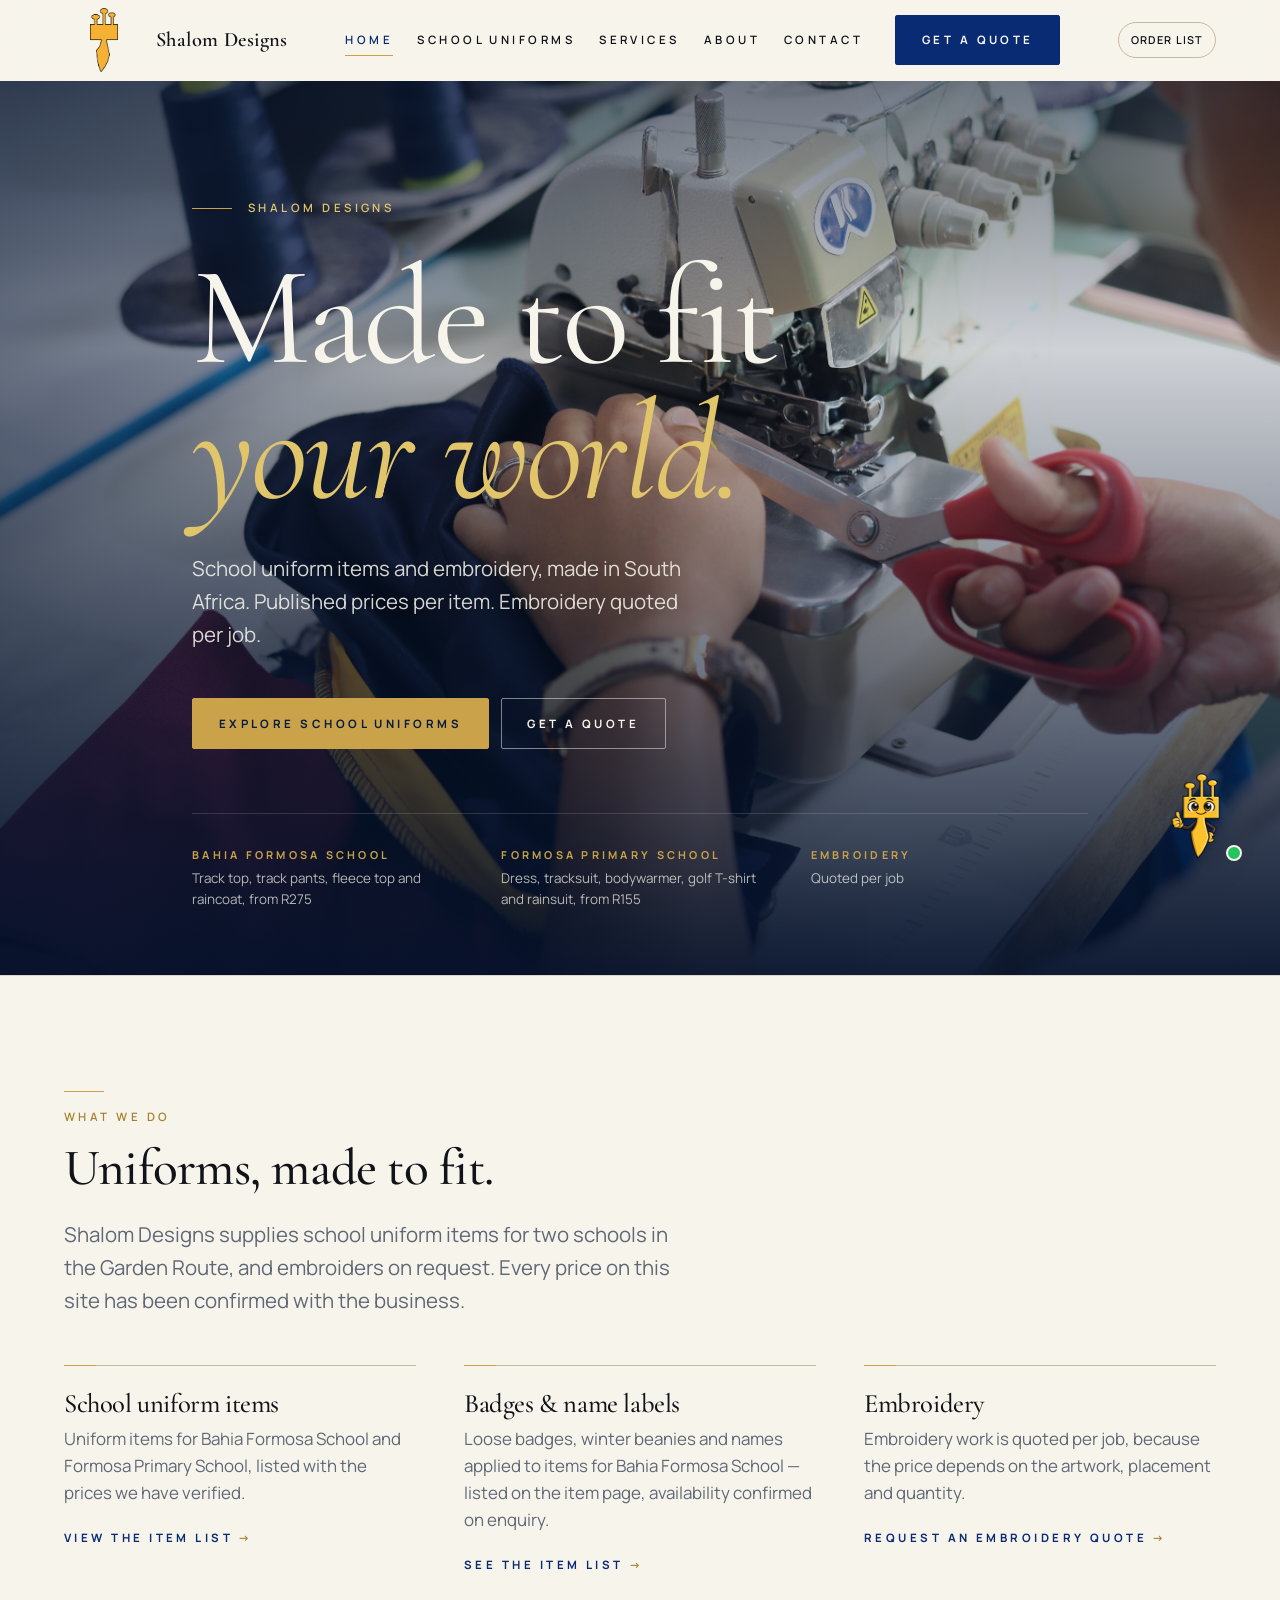
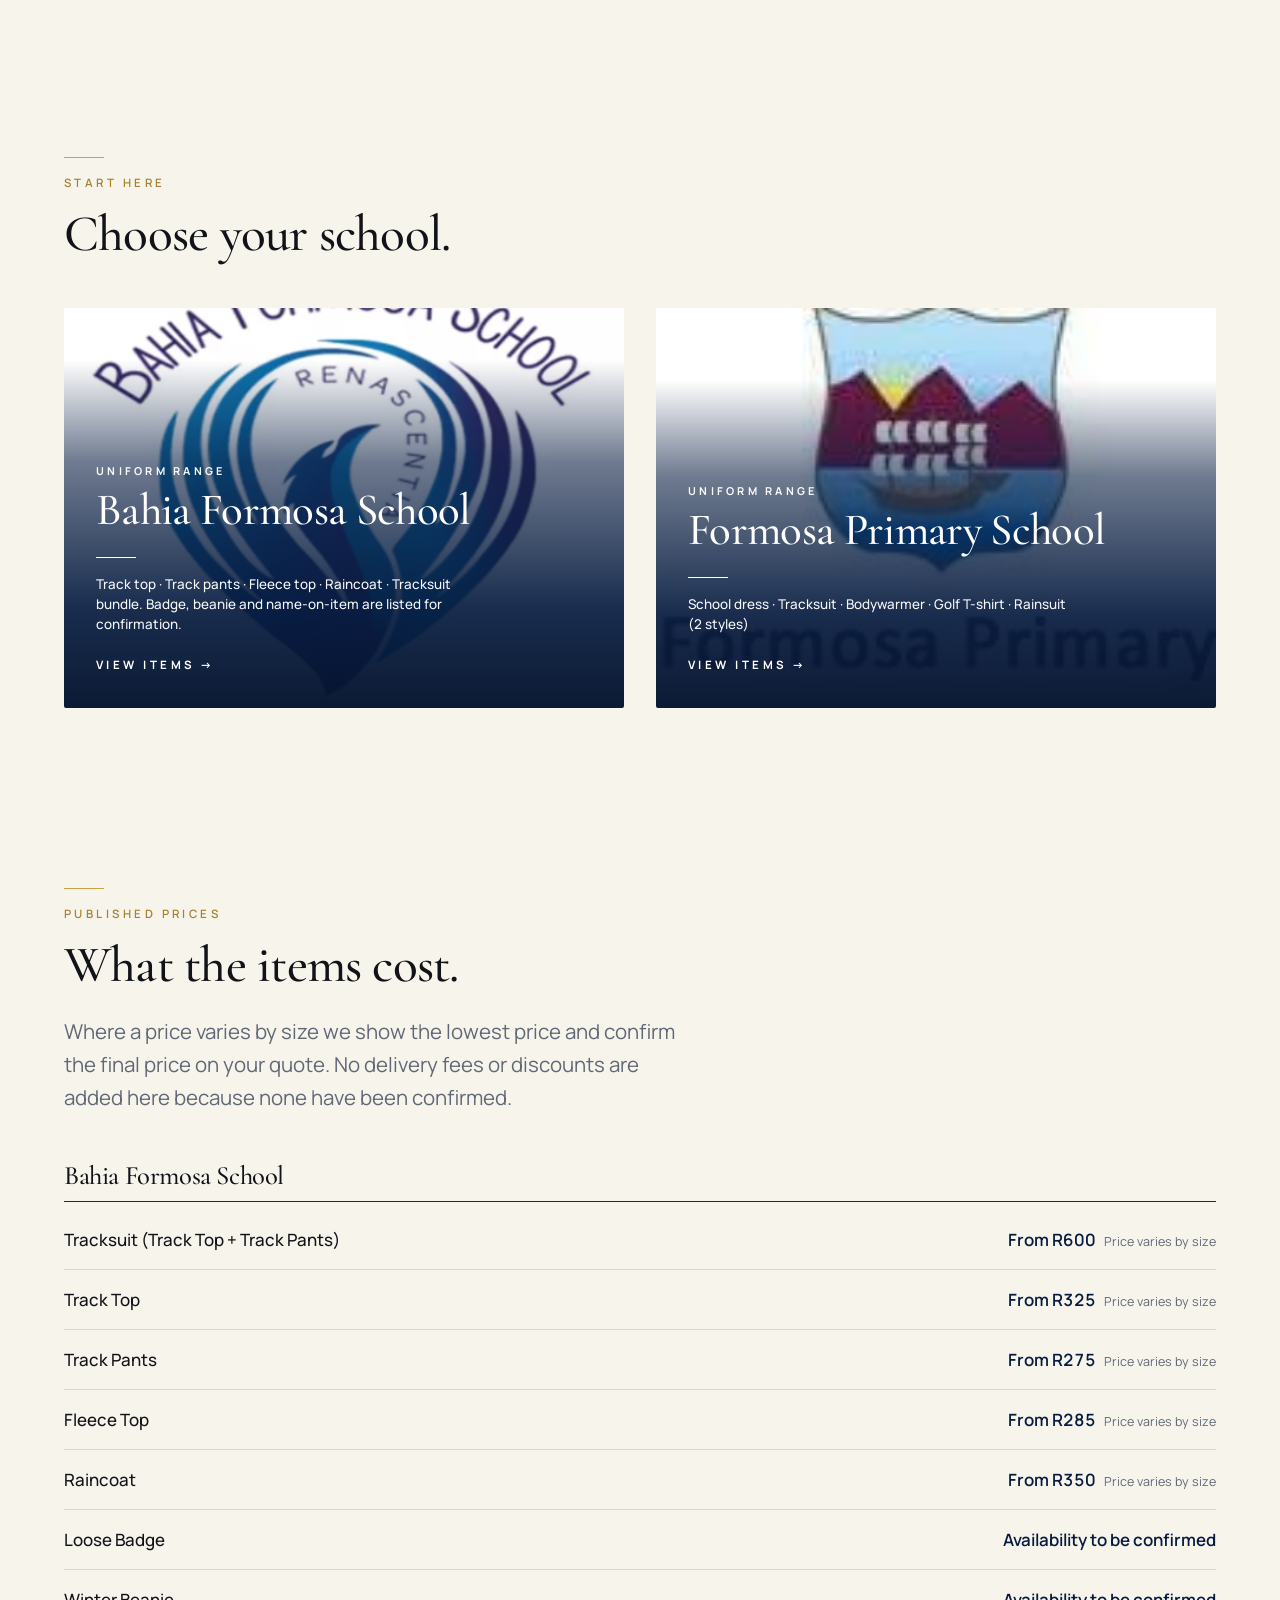
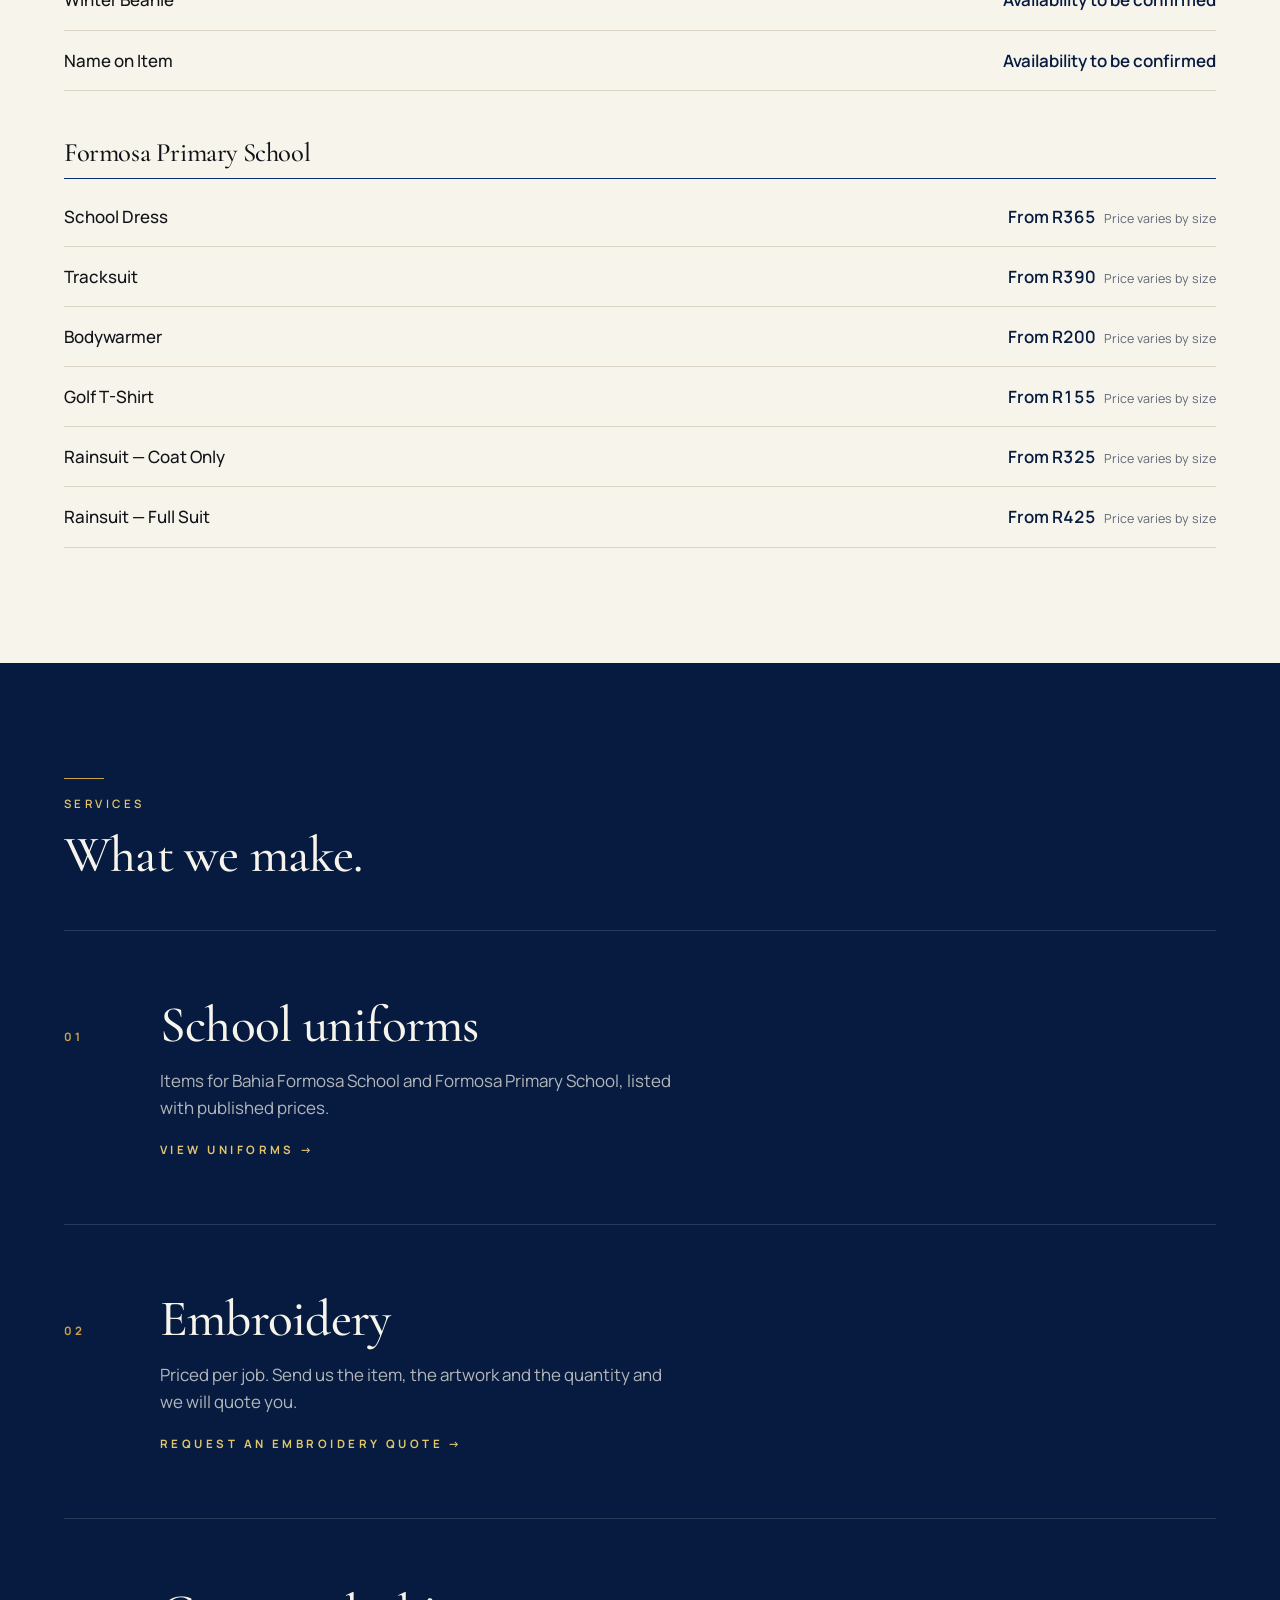
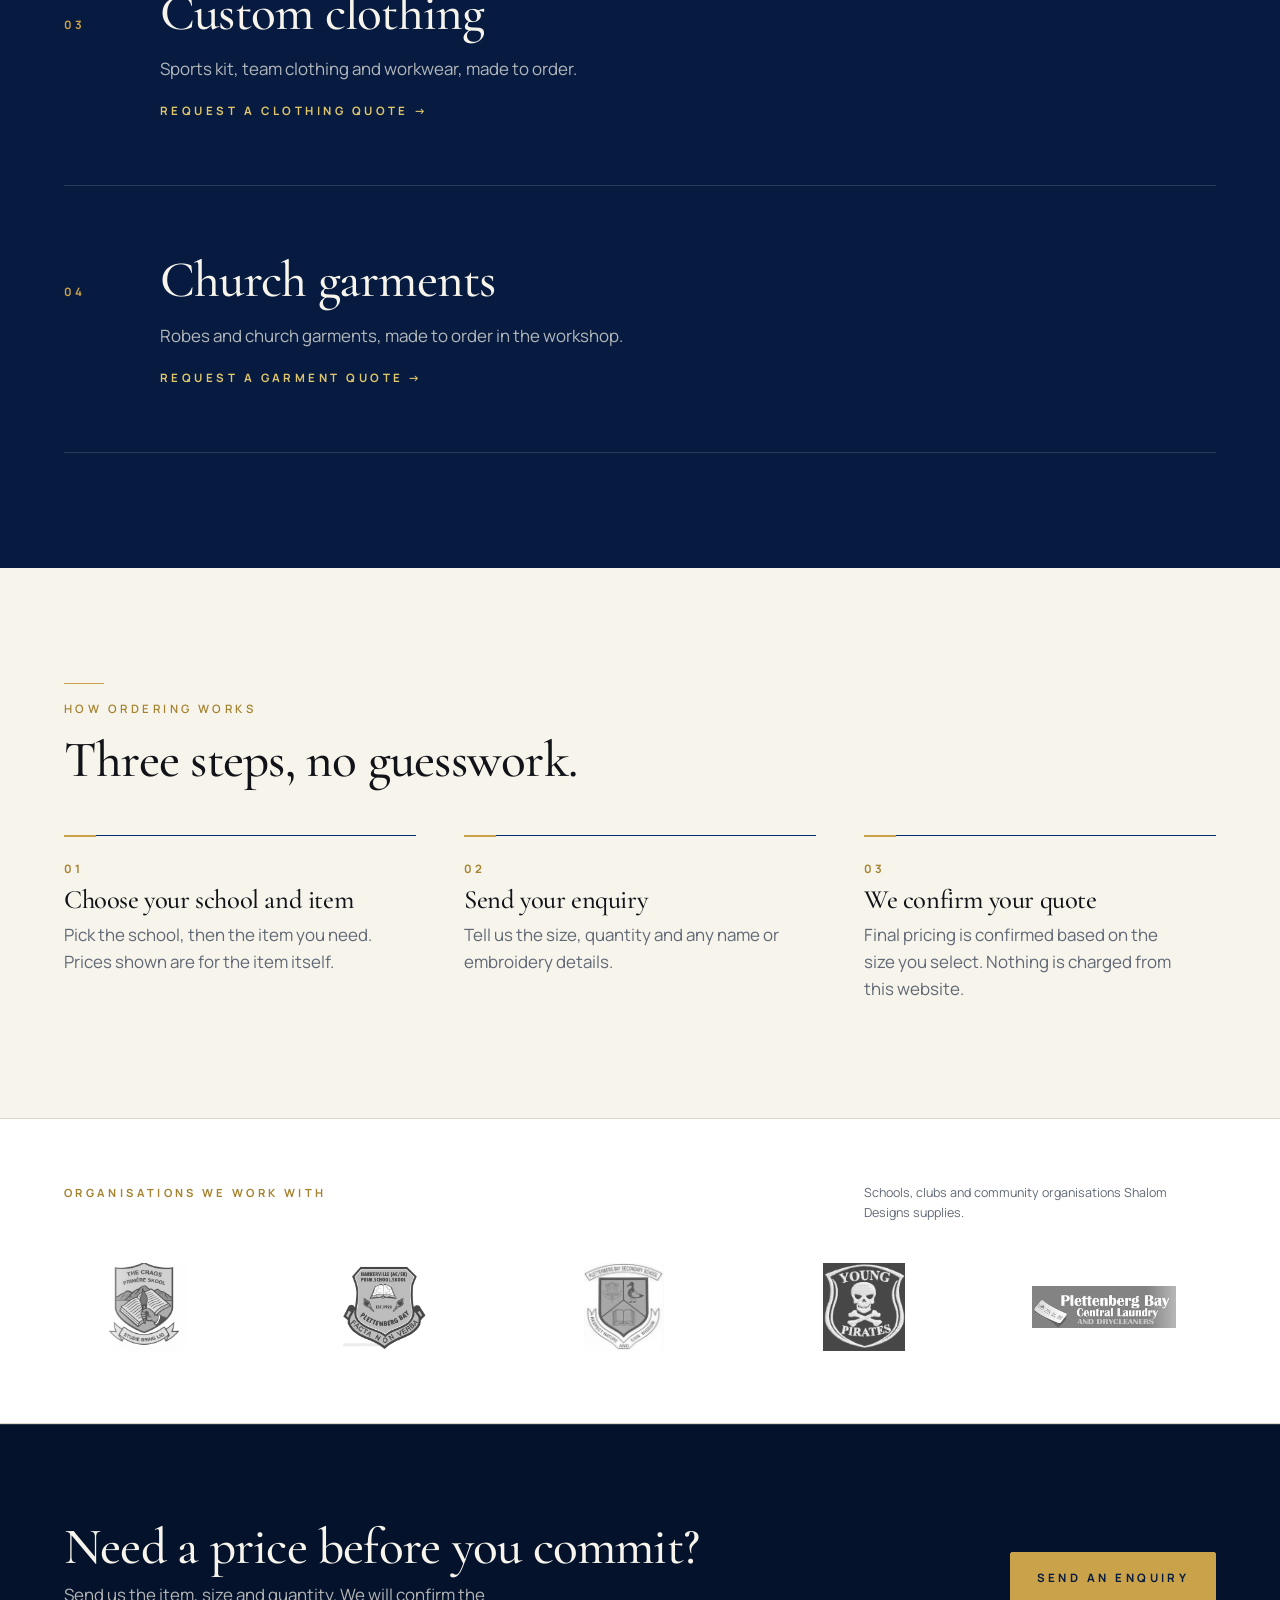
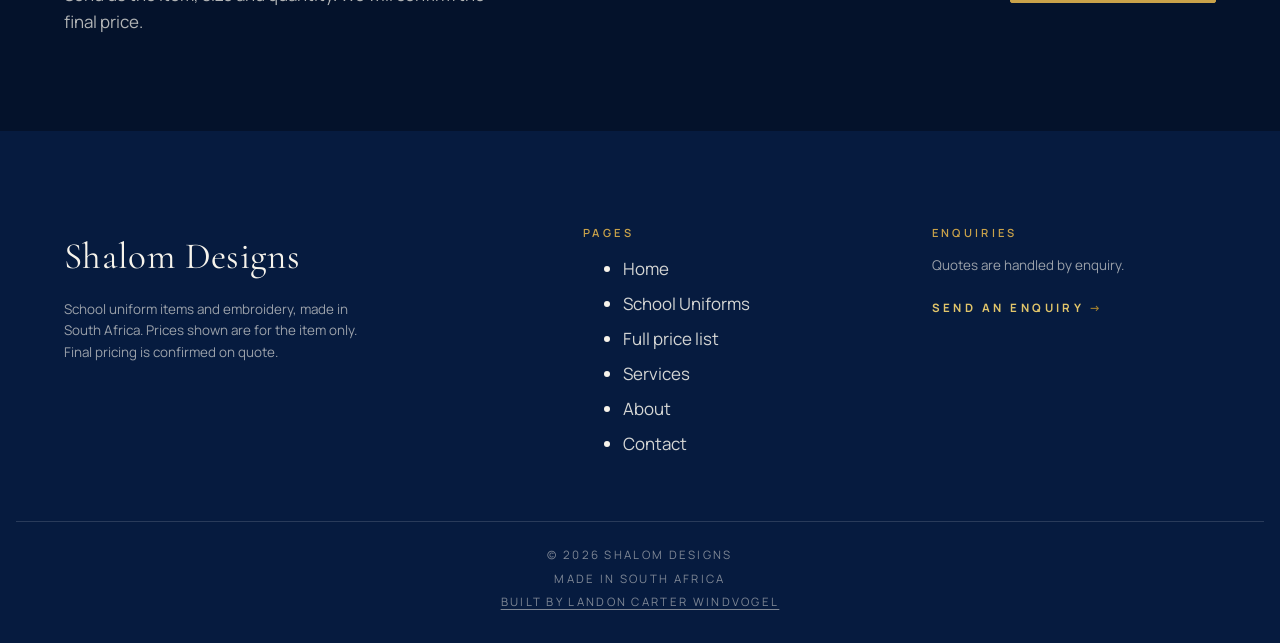
==== commit 7af41881: "Refactor CSS and HTML structure for improved layout and branding - Removed unnecessary comments and " ====
--- a/index.html
+++ b/index.html
@@ -41,7 +41,9 @@
   <header class="site-header" data-header>
     <div class="container header__inner">
       <a class="brand" href="/" aria-label="Shalom Designs — home">
-        <span class="brand__mark" aria-hidden="true">SD</span>
+        <span class="" aria-hidden="true" style="display:inline-flex; width:5rem; height:4rem; align-items:center; justify-content:center; overflow:hidden;">
+          <img src="images/favicon.png" alt="" style="display:block; width:50%; height:100%; object-fit:contain;">
+        </span>
         <span class="brand__name">Shalom Designs</span>
       </a>
 
--- a/css/base.css
+++ b/css/base.css
@@ -1,328 +1,305 @@
-/* ==========================================================================
-   Shalom Designs — base.css
-   Reset, design tokens, typography, global element defaults.
-
-   Palette: Royal Blue + Gold (verified brand direction).
-   Typography: Cormorant Garamond (display) + Manrope (interface).
-   ========================================================================== */
-
-/* ---------------------------------------------------------------- reset */
-
-*, *::before, *::after { box-sizing: border-box; }
-* { margin: 0; }
-
-html {
-  -webkit-text-size-adjust: 100%;
-  text-size-adjust: 100%;
-  scroll-behavior: smooth;
-  scroll-padding-top: 6rem;
-}
-
-@media (prefers-reduced-motion: reduce) {
-  html { scroll-behavior: auto; }
-}
-
-body {
-  min-height: 100vh;
-  -webkit-font-smoothing: antialiased;
-  -moz-osx-font-smoothing: grayscale;
-}
-
-img, picture, svg, video { display: block; max-width: 100%; }
-input, button, textarea, select { font: inherit; color: inherit; }
-button { background: none; border: 0; cursor: pointer; }
-a { color: inherit; }
-ul[class], ol[class] { list-style: none; padding: 0; }
-table { border-collapse: collapse; width: 100%; }
-
-/* --------------------------------------------------------------- tokens */
-
-:root {
-  /* ---- brand palette (verified: royal blue + gold) ---- */
-  --blue: #082b73;              /* primary royal blue */
-  --blue-rich: #0b3d91;         /* rich royal blue */
-  --blue-deep: #061b3f;         /* deep midnight blue */
-  --blue-night: #04122b;        /* darkest surface, for hero scrim */
-
-  --gold: #c9a24a;              /* champagne gold — accent */
-  --gold-light: #e1c56a;        /* highlight gold */
-  --gold-deep: #a5822f;         /* hover / pressed gold */
-
-  --ivory: #f7f4ec;             /* warm ivory — page background */
-  --cream: #efeae0;             /* soft cream — alt surface */
-  --white: #ffffff;
-  --black: #111318;             /* near-black text */
-  --slate: #606875;             /* muted slate */
-
-  /* ---- semantic tokens ---- */
-  --ink: var(--black);
-  --ink-2: #2a2f3a;
-  --ink-3: #4a5058;
-
-  --paper: var(--ivory);
-  --surface: var(--white);
-  --surface-2: var(--cream);
-  --surface-dark: var(--blue-deep);
-
-  --border: #ddd5c5;
-  --border-strong: #c4b9a1;
-  --border-on-dark: rgba(255, 255, 255, 0.14);
-
-  --muted: var(--slate);
-
-  --accent: var(--gold);
-  --accent-hover: var(--gold-deep);
-  --accent-soft: var(--gold-light);
-  --accent-ink: var(--blue-deep);
-
-  --success: #1f6b45;
-  --success-bg: #eaf4ee;
-  --error: #a3271f;
-  --error-bg: #fbeeed;
-  --focus: #c9a24a; /* gold ring — sits well on both light and dark */
-
-  /* ---- typography ---- */
-  --font-display: "Cormorant Garamond", "Iowan Old Style", Georgia, "Times New Roman", serif;
-  --font-sans: "Manrope", system-ui, -apple-system, "Segoe UI", Roboto,
-    "Helvetica Neue", Arial, sans-serif;
-
-  /* Display scale — Cormorant reads smaller than a heavy serif, so the scale
-     is pushed larger than a Fraunces-equivalent scale would be. */
-  --step--1: clamp(0.78rem, 0.76rem + 0.1vw, 0.84rem);
-  --step-0: clamp(1rem, 0.97rem + 0.16vw, 1.06rem);
-  --step-1: clamp(1.16rem, 1.11rem + 0.26vw, 1.28rem);
-  --step-2: clamp(1.42rem, 1.32rem + 0.5vw, 1.66rem);
-  --step-3: clamp(1.78rem, 1.58rem + 1vw, 2.32rem);
-  --step-4: clamp(2.2rem, 1.86rem + 1.7vw, 3.2rem);
-  --step-5: clamp(2.8rem, 2.16rem + 3.2vw, 4.6rem);
-  --step-6: clamp(3.4rem, 2.4rem + 5vw, 6.4rem);
-  --step-7: clamp(4rem, 2.4rem + 8vw, 9rem);
-
-  --leading-tight: 1.02;
-  --leading-snug: 1.18;
-  --leading-normal: 1.6;
-
-  --tracking-tight: -0.015em;
-  --tracking-wide: 0.1em;
-  --tracking-wider: 0.2em;
-  --tracking-widest: 0.3em;
-
-  /* ---- space ---- */
-  --space-3xs: 0.25rem;
-  --space-2xs: 0.5rem;
-  --space-xs: 0.75rem;
-  --space-s: 1rem;
-  --space-m: 1.5rem;
-  --space-l: 2rem;
-  --space-xl: 3rem;
-  --space-2xl: 4rem;
-  --space-3xl: 6rem;
-  --space-4xl: 8rem;
-  --space-5xl: 10rem;
-
-  /* ---- layout ---- */
-  --container: 78rem;
-  --container-narrow: 46rem;
-  --gutter: clamp(1.25rem, 5vw, 3rem);
-  --header-height: 5rem;
-
-  /* ---- shape ---- */
-  --radius-s: 2px;
-  --radius-m: 4px;
-  --radius-pill: 999px;
-
-  --shadow-s: 0 1px 2px rgb(6 27 63 / 8%), 0 2px 8px rgb(6 27 63 / 6%);
-  --shadow-m: 0 12px 40px rgb(6 27 63 / 14%);
-  --shadow-l: 0 30px 80px rgb(6 27 63 / 22%);
-
-  /* ---- motion ---- */
-  --ease: cubic-bezier(0.22, 0.61, 0.36, 1);
-  --ease-out: cubic-bezier(0.16, 1, 0.3, 1);
-  --dur-fast: 180ms;
-  --dur: 480ms;
-  --dur-slow: 900ms;
-}
-
-/* ----------------------------------------------------------- typography */
-
-body {
-  background-color: var(--paper);
-  color: var(--ink);
-  font-family: var(--font-sans);
-  font-size: var(--step-0);
-  line-height: var(--leading-normal);
-  font-synthesis-weight: none;
-}
-
-h1, h2, h3, h4 {
-  font-family: var(--font-display);
-  font-weight: 500;
-  line-height: var(--leading-tight);
-  letter-spacing: var(--tracking-tight);
-  text-wrap: balance;
-}
-
-h1 { font-size: var(--step-6); }
-h2 { font-size: var(--step-4); }
-h3 { font-size: var(--step-2); }
-h4 { font-size: var(--step-1); }
-
-p { text-wrap: pretty; }
-
-/* Uppercase micro-label used above headings and on buttons. */
-.eyebrow {
-  display: block;
-  font-family: var(--font-sans);
-  font-size: 0.72rem;
-  font-weight: 600;
-  letter-spacing: var(--tracking-widest);
-  text-transform: uppercase;
-  color: var(--gold-deep);
-  margin-bottom: var(--space-s);
-}
-
-.eyebrow--light { color: var(--gold-light); }
-
-.section__lead {
-  max-width: 56ch;
-  margin-top: var(--space-m);
-  color: var(--muted);
-  font-size: var(--step-1);
-  line-height: var(--leading-normal);
-}
-
-/* A short gold hairline — one of the few places gold appears. */
-.gold-rule {
-  display: block;
-  width: 2.5rem;
-  height: 1px;
-  background: var(--gold);
-  border: 0;
-}
-
-.gold-rule--wide { width: 5rem; }
-
-/* -------------------------------------------------------- links & focus */
-
-a {
-  text-decoration-thickness: 1px;
-  text-underline-offset: 0.24em;
-}
-
-:focus-visible {
-  outline: 2px solid var(--focus);
-  outline-offset: 4px;
-  border-radius: 2px;
-}
-
-.btn:focus-visible,
-.chip:focus-visible,
-.school-card:focus-visible,
-.service-item:focus-visible {
-  outline: 2px solid var(--focus);
-  outline-offset: 4px;
-}
-
-.skip-link {
-  position: absolute;
-  top: var(--space-s);
-  left: var(--space-s);
-  z-index: 200;
-  padding: var(--space-xs) var(--space-m);
-  background: var(--blue-deep);
-  color: var(--ivory);
-  border-radius: var(--radius-s);
-  font-weight: 600;
-  transform: translateY(-200%);
-  transition: transform var(--dur-fast) var(--ease);
-}
-
-.skip-link:focus { transform: translateY(0); }
-
-/* --------------------------------------------------------------- motion */
-
-/* Gentle reveals — only opacity + a small translate, never both large. */
-.js [data-reveal] {
-  opacity: 0;
-  transform: translateY(0.75rem);
-  transition:
-    opacity var(--dur-slow) var(--ease-out),
-    transform var(--dur-slow) var(--ease-out);
-  transition-delay: var(--reveal-delay, 0ms);
-}
-
-.js [data-reveal].is-revealed {
-  opacity: 1;
-  transform: none;
-}
-
-/* Mask reveal — used on editorial images. Clip from the bottom. */
-.js [data-mask-reveal] {
-  opacity: 1;
-  transform: none;
-  clip-path: inset(0 0 100% 0);
-  transition: clip-path 1.1s var(--ease-out);
-  transition-delay: var(--reveal-delay, 0ms);
-}
-
-.js [data-mask-reveal].is-revealed {
-  clip-path: inset(0 0 0 0);
-}
-
-@media (prefers-reduced-motion: reduce) {
-  .js [data-reveal],
-  .js [data-mask-reveal],
-  .js [data-reveal].is-revealed {
-    opacity: 1 !important;
-    transform: none !important;
-    clip-path: none !important;
-    transition: none !important;
-  }
-
-  *, *::before, *::after {
-    animation-duration: 0.01ms !important;
-    animation-iteration-count: 1 !important;
-    transition-duration: 0.01ms !important;
-    scroll-behavior: auto !important;
-  }
-}
-
-/* ------------------------------------------------------------ utilities */
-
-.visually-hidden {
-  position: absolute !important;
-  width: 1px; height: 1px;
-  padding: 0; margin: -1px;
-  overflow: hidden;
-  clip: rect(0 0 0 0);
-  clip-path: inset(50%);
-  white-space: nowrap;
-  border: 0;
-}
-
-[hidden] { display: none !important; }
-
-.empty-state {
-  padding: var(--space-xl) 0;
-  color: var(--muted);
-}
-
-/* ---------------------------------------------------- CSP-safe helpers */
-/* Inline style="" attributes are blocked by our strict CSP.
-   Recurring spacing patterns are expressed as classes or sibling
-   selectors instead — never as inline styles. */
-
-/* Gold rule directly followed by an eyebrow label — a section pattern. */
-.gold-rule + .eyebrow {
-  margin-top: var(--space-s);
-}
-
-/* A callout that needs breathing room above it. */
-.callout--spaced {
-  margin-top: var(--space-l);
-}
-
-/* An editorial image that needs a gap above it (usually inside a stack). */
-.editorial-image--spaced {
-  margin-top: var(--space-m);
-}+/* ---------------------------------------------------------------- reset */
+
+*, *::before, *::after { box-sizing: border-box; }
+* { margin: 0; }
+
+html {
+  -webkit-text-size-adjust: 100%;
+  text-size-adjust: 100%;
+  scroll-behavior: smooth;
+  scroll-padding-top: 6rem;
+}
+
+@media (prefers-reduced-motion: reduce) {
+  html { scroll-behavior: auto; }
+}
+
+body {
+  min-height: 100vh;
+  -webkit-font-smoothing: antialiased;
+  -moz-osx-font-smoothing: grayscale;
+}
+
+img, picture, svg, video { display: block; max-width: 100%; }
+input, button, textarea, select { font: inherit; color: inherit; }
+button { background: none; border: 0; cursor: pointer; }
+a { color: inherit; }
+ul[class], ol[class] { list-style: none; padding: 0; }
+table { border-collapse: collapse; width: 100%; }
+
+/* --------------------------------------------------------------- tokens */
+
+:root {
+  --blue: #082b73;              /* primary royal blue */
+  --blue-rich: #0b3d91;         /* rich royal blue */
+  --blue-deep: #061b3f;         /* deep midnight blue */
+  --blue-night: #04122b;        /* darkest surface, for hero scrim */
+
+  --gold: #c9a24a;              /* champagne gold — accent */
+  --gold-light: #e1c56a;        /* highlight gold */
+  --gold-deep: #a5822f;         /* hover / pressed gold */
+
+  --ivory: #f7f4ec;             /* warm ivory — page background */
+  --cream: #efeae0;             /* soft cream — alt surface */
+  --white: #ffffff;
+  --black: #111318;             /* near-black text */
+  --slate: #606875;             /* muted slate */
+
+  /* ---- semantic tokens ---- */
+  --ink: var(--black);
+  --ink-2: #2a2f3a;
+  --ink-3: #4a5058;
+
+  --paper: var(--ivory);
+  --surface: var(--white);
+  --surface-2: var(--cream);
+  --surface-dark: var(--blue-deep);
+
+  --border: #ddd5c5;
+  --border-strong: #c4b9a1;
+  --border-on-dark: rgba(255, 255, 255, 0.14);
+
+  --muted: var(--slate);
+
+  --accent: var(--gold);
+  --accent-hover: var(--gold-deep);
+  --accent-soft: var(--gold-light);
+  --accent-ink: var(--blue-deep);
+
+  --success: #1f6b45;
+  --success-bg: #eaf4ee;
+  --error: #a3271f;
+  --error-bg: #fbeeed;
+  --focus: #c9a24a; /* gold ring — sits well on both light and dark */
+
+  /* ---- typography ---- */
+  --font-display: "Cormorant Garamond", "Iowan Old Style", Georgia, "Times New Roman", serif;
+  --font-sans: "Manrope", system-ui, -apple-system, "Segoe UI", Roboto,
+    "Helvetica Neue", Arial, sans-serif;
+
+  --step--1: clamp(0.78rem, 0.76rem + 0.1vw, 0.84rem);
+  --step-0: clamp(1rem, 0.97rem + 0.16vw, 1.06rem);
+  --step-1: clamp(1.16rem, 1.11rem + 0.26vw, 1.28rem);
+  --step-2: clamp(1.42rem, 1.32rem + 0.5vw, 1.66rem);
+  --step-3: clamp(1.78rem, 1.58rem + 1vw, 2.32rem);
+  --step-4: clamp(2.2rem, 1.86rem + 1.7vw, 3.2rem);
+  --step-5: clamp(2.8rem, 2.16rem + 3.2vw, 4.6rem);
+  --step-6: clamp(3.4rem, 2.4rem + 5vw, 6.4rem);
+  --step-7: clamp(4rem, 2.4rem + 8vw, 9rem);
+
+  --leading-tight: 1.02;
+  --leading-snug: 1.18;
+  --leading-normal: 1.6;
+
+  --tracking-tight: -0.015em;
+  --tracking-wide: 0.1em;
+  --tracking-wider: 0.2em;
+  --tracking-widest: 0.3em;
+
+  /* ---- space ---- */
+  --space-3xs: 0.25rem;
+  --space-2xs: 0.5rem;
+  --space-xs: 0.75rem;
+  --space-s: 1rem;
+  --space-m: 1.5rem;
+  --space-l: 2rem;
+  --space-xl: 3rem;
+  --space-2xl: 4rem;
+  --space-3xl: 6rem;
+  --space-4xl: 8rem;
+  --space-5xl: 10rem;
+
+  /* ---- layout ---- */
+  --container: 78rem;
+  --container-narrow: 46rem;
+  --gutter: clamp(1.25rem, 5vw, 3rem);
+  --header-height: 5rem;
+
+  /* ---- shape ---- */
+  --radius-s: 2px;
+  --radius-m: 4px;
+  --radius-pill: 999px;
+
+  --shadow-s: 0 1px 2px rgb(6 27 63 / 8%), 0 2px 8px rgb(6 27 63 / 6%);
+  --shadow-m: 0 12px 40px rgb(6 27 63 / 14%);
+  --shadow-l: 0 30px 80px rgb(6 27 63 / 22%);
+
+  /* ---- motion ---- */
+  --ease: cubic-bezier(0.22, 0.61, 0.36, 1);
+  --ease-out: cubic-bezier(0.16, 1, 0.3, 1);
+  --dur-fast: 180ms;
+  --dur: 480ms;
+  --dur-slow: 900ms;
+}
+
+/* ----------------------------------------------------------- typography */
+
+body {
+  background-color: var(--paper);
+  color: var(--ink);
+  font-family: var(--font-sans);
+  font-size: var(--step-0);
+  line-height: var(--leading-normal);
+  font-synthesis-weight: none;
+}
+
+h1, h2, h3, h4 {
+  font-family: var(--font-display);
+  font-weight: 500;
+  line-height: var(--leading-tight);
+  letter-spacing: var(--tracking-tight);
+  text-wrap: balance;
+}
+
+h1 { font-size: var(--step-6); }
+h2 { font-size: var(--step-4); }
+h3 { font-size: var(--step-2); }
+h4 { font-size: var(--step-1); }
+
+p { text-wrap: pretty; }
+
+.eyebrow {
+  display: block;
+  font-family: var(--font-sans);
+  font-size: 0.72rem;
+  font-weight: 600;
+  letter-spacing: var(--tracking-widest);
+  text-transform: uppercase;
+  color: var(--gold-deep);
+  margin-bottom: var(--space-s);
+}
+
+.eyebrow--light { color: var(--gold-light); }
+
+.section__lead {
+  max-width: 56ch;
+  margin-top: var(--space-m);
+  color: var(--muted);
+  font-size: var(--step-1);
+  line-height: var(--leading-normal);
+}
+
+.gold-rule {
+  display: block;
+  width: 2.5rem;
+  height: 1px;
+  background: var(--gold);
+  border: 0;
+}
+
+.gold-rule--wide { width: 5rem; }
+
+/* -------------------------------------------------------- links & focus */
+
+a {
+  text-decoration-thickness: 1px;
+  text-underline-offset: 0.24em;
+}
+
+:focus-visible {
+  outline: 2px solid var(--focus);
+  outline-offset: 4px;
+  border-radius: 2px;
+}
+
+.btn:focus-visible,
+.chip:focus-visible,
+.school-card:focus-visible,
+.service-item:focus-visible {
+  outline: 2px solid var(--focus);
+  outline-offset: 4px;
+}
+
+.skip-link {
+  position: absolute;
+  top: var(--space-s);
+  left: var(--space-s);
+  z-index: 200;
+  padding: var(--space-xs) var(--space-m);
+  background: var(--blue-deep);
+  color: var(--ivory);
+  border-radius: var(--radius-s);
+  font-weight: 600;
+  transform: translateY(-200%);
+  transition: transform var(--dur-fast) var(--ease);
+}
+
+.skip-link:focus { transform: translateY(0); }
+
+/* --------------------------------------------------------------- motion */
+
+.js [data-reveal] {
+  opacity: 0;
+  transform: translateY(0.75rem);
+  transition:
+    opacity var(--dur-slow) var(--ease-out),
+    transform var(--dur-slow) var(--ease-out);
+  transition-delay: var(--reveal-delay, 0ms);
+}
+
+.js [data-reveal].is-revealed {
+  opacity: 1;
+  transform: none;
+}
+
+.js [data-mask-reveal] {
+  opacity: 1;
+  transform: none;
+  clip-path: inset(0 0 100% 0);
+  transition: clip-path 1.1s var(--ease-out);
+  transition-delay: var(--reveal-delay, 0ms);
+}
+
+.js [data-mask-reveal].is-revealed {
+  clip-path: inset(0 0 0 0);
+}
+
+@media (prefers-reduced-motion: reduce) {
+  .js [data-reveal],
+  .js [data-mask-reveal],
+  .js [data-reveal].is-revealed {
+    opacity: 1 !important;
+    transform: none !important;
+    clip-path: none !important;
+    transition: none !important;
+  }
+
+  *, *::before, *::after {
+    animation-duration: 0.01ms !important;
+    animation-iteration-count: 1 !important;
+    transition-duration: 0.01ms !important;
+    scroll-behavior: auto !important;
+  }
+}
+
+/* ------------------------------------------------------------ utilities */
+
+.visually-hidden {
+  position: absolute !important;
+  width: 1px; height: 1px;
+  padding: 0; margin: -1px;
+  overflow: hidden;
+  clip: rect(0 0 0 0);
+  clip-path: inset(50%);
+  white-space: nowrap;
+  border: 0;
+}
+
+[hidden] { display: none !important; }
+
+.empty-state {
+  padding: var(--space-xl) 0;
+  color: var(--muted);
+}
+
+.gold-rule + .eyebrow {
+  margin-top: var(--space-s);
+}
+
+.callout--spaced {
+  margin-top: var(--space-l);
+}
+
+.editorial-image--spaced {
+  margin-top: var(--space-m);
+}
--- a/css/layout.css
+++ b/css/layout.css
@@ -1,8 +1,3 @@
-/* =====================================================================
-   Shalom Designs — layout.css
-   Container, header, navigation, sections, footer.
-   ===================================================================== */
-
 .container {
   width: 100%;
   max-width: var(--container);
@@ -366,4 +361,4 @@
 }
 
 .breadcrumb a { text-decoration: none; }
-.breadcrumb a:hover { color: var(--blue); }+.breadcrumb a:hover { color: var(--blue); }
--- a/css/components.css
+++ b/css/components.css
@@ -1,1055 +1,1026 @@
-/* ==========================================================================
-   Shalom Designs — components.css
-   Buttons, links, chips, cards, price displays, steps, forms, callouts,
-   partner strip, order dialog, catalogue status.
-   ========================================================================== */
-
-/* -------------------------------------------------------------- buttons */
-
-.btn {
-  display: inline-flex;
-  align-items: center;
-  justify-content: center;
-  gap: var(--space-2xs);
-  padding: 0.95rem 1.6rem;
-  border-radius: var(--radius-s);
-  border: 1px solid transparent;
-  font-family: var(--font-sans);
-  font-size: 0.72rem;
-  font-weight: 700;
-  letter-spacing: var(--tracking-widest);
-  text-transform: uppercase;
-  text-decoration: none;
-  white-space: nowrap;
-  cursor: pointer;
-  transition:
-    background-color var(--dur-fast) var(--ease),
-    border-color var(--dur-fast) var(--ease),
-    color var(--dur-fast) var(--ease),
-    transform var(--dur-fast) var(--ease);
-}
-
-.btn:active { transform: translateY(1px); }
-
-.btn:disabled,
-.btn[aria-disabled="true"] { opacity: 0.55; cursor: not-allowed; transform: none; }
-
-.btn--primary {
-  background: var(--blue);
-  color: var(--ivory);
-  border-color: var(--blue);
-}
-.btn--primary:hover {
-  background: var(--blue-rich);
-  border-color: var(--blue-rich);
-}
-
-.btn--gold {
-  background: var(--gold);
-  color: var(--blue-deep);
-  border-color: var(--gold);
-  font-weight: 700;
-}
-.btn--gold:hover {
-  background: var(--gold-light);
-  border-color: var(--gold-light);
-}
-
-.btn--ghost {
-  background: transparent;
-  color: var(--blue);
-  border-color: var(--border-strong);
-}
-.btn--ghost:hover { border-color: var(--blue); }
-
-.btn--light {
-  background: transparent;
-  color: var(--ivory);
-  border-color: rgba(247, 244, 236, 0.35);
-}
-.btn--light:hover {
-  background: var(--ivory);
-  color: var(--blue-deep);
-  border-color: var(--ivory);
-}
-
-.btn--outline-light {
-  background: transparent;
-  color: var(--ivory);
-  border-color: rgba(247, 244, 236, 0.5);
-}
-.btn--outline-light:hover {
-  border-color: var(--gold);
-  color: var(--gold-light);
-}
-
-.btn--small { padding: 0.6rem 1.1rem; font-size: 0.68rem; }
-.btn--block { width: 100%; }
-
-/* ---------------------------------------------------------- link arrow */
-
-.link-arrow {
-  display: inline-flex;
-  align-items: center;
-  gap: 0.6ch;
-  font-weight: 700;
-  font-size: 0.72rem;
-  letter-spacing: var(--tracking-widest);
-  text-transform: uppercase;
-  text-decoration: none;
-  color: var(--blue);
-  border-bottom: 1px solid transparent;
-  padding-bottom: 2px;
-  transition: border-color var(--dur-fast) var(--ease), color var(--dur-fast) var(--ease);
-}
-
-.link-arrow::after {
-  content: "→";
-  transition: transform var(--dur-fast) var(--ease);
-  color: var(--gold-deep);
-}
-
-.link-arrow:hover { border-bottom-color: var(--gold); }
-.link-arrow:hover::after { transform: translateX(3px); }
-
-.link-arrow--light { color: var(--gold-light); }
-.link-arrow--light:hover { color: var(--ivory); border-bottom-color: var(--gold-light); }
-
-/* ---------------------------------------------------------------- chips */
-
-.filter-bar {
-  display: flex;
-  flex-wrap: wrap;
-  align-items: center;
-  gap: var(--space-xs);
-  margin-bottom: var(--space-l);
-}
-
-.filter-bar__label {
-  font-size: 0.7rem;
-  font-weight: 600;
-  letter-spacing: var(--tracking-widest);
-  text-transform: uppercase;
-  color: var(--muted);
-  margin-right: var(--space-2xs);
-}
-
-.chip {
-  display: inline-flex;
-  align-items: center;
-  padding: 0.55rem 1.1rem;
-  border: 1px solid var(--border-strong);
-  border-radius: var(--radius-s);
-  font-size: 0.72rem;
-  font-weight: 600;
-  letter-spacing: var(--tracking-wide);
-  text-transform: uppercase;
-  text-decoration: none;
-  color: var(--ink-2);
-  transition:
-    background-color var(--dur-fast) var(--ease),
-    border-color var(--dur-fast) var(--ease),
-    color var(--dur-fast) var(--ease);
-}
-
-.chip:hover { border-color: var(--blue); color: var(--blue); }
-
-.chip.is-active,
-.chip[aria-current="true"] {
-  background: var(--blue-deep);
-  border-color: var(--blue-deep);
-  color: var(--ivory);
-}
-
-/* ---------------------------------------------------------------- cards */
-
-.product-grid {
-  display: grid;
-  gap: var(--space-m);
-  grid-template-columns: repeat(auto-fill, minmax(min(100%, 16rem), 1fr));
-}
-
-.product-card {
-  display: flex;
-  flex-direction: column;
-  background: var(--surface);
-  border: 1px solid var(--border);
-  border-radius: var(--radius-s);
-  overflow: hidden;
-  transition:
-    border-color var(--dur) var(--ease),
-    box-shadow var(--dur) var(--ease),
-    transform var(--dur) var(--ease);
-}
-
-@media (hover: hover) {
-  .product-card:hover {
-    border-color: var(--border-strong);
-    box-shadow: var(--shadow-m);
-    transform: translateY(-3px);
-  }
-}
-
-.product-card__media {
-  aspect-ratio: 5 / 4;
-  background:
-    radial-gradient(circle at 30% 20%, rgba(201, 162, 74, 0.14), transparent 60%),
-    linear-gradient(150deg, var(--blue-deep), var(--blue) 78%);
-  border-bottom: 1px solid var(--border);
-  display: grid;
-  place-items: center;
-  padding: var(--space-m);
-  position: relative;
-  overflow: hidden;
-}
-
-.product-card__media::after {
-  content: "";
-  position: absolute;
-  inset: 0;
-  background-image:
-    linear-gradient(rgba(247, 244, 236, 0.04) 1px, transparent 1px),
-    linear-gradient(90deg, rgba(247, 244, 236, 0.04) 1px, transparent 1px);
-  background-size: 32px 32px;
-  pointer-events: none;
-}
-
-.product-card__placeholder {
-  position: relative;
-  z-index: 1;
-  display: grid;
-  place-items: center;
-  gap: var(--space-2xs);
-  text-align: center;
-}
-
-.product-card__placeholder-mark {
-  font-family: var(--font-display);
-  font-size: var(--step-3);
-  color: var(--gold);
-  line-height: 1.05;
-  font-weight: 500;
-  letter-spacing: 0.02em;
-}
-
-.product-card__placeholder-rule {
-  display: block;
-  width: 2rem;
-  height: 1px;
-  background: var(--gold-light);
-  margin: 0 auto;
-  opacity: 0.7;
-}
-
-.product-card__body {
-  display: flex;
-  flex-direction: column;
-  flex: 1;
-  gap: var(--space-2xs);
-  padding: var(--space-m);
-}
-
-.product-card__school {
-  font-size: 0.68rem;
-  font-weight: 600;
-  letter-spacing: var(--tracking-widest);
-  text-transform: uppercase;
-  color: var(--blue);
-}
-
-.product-card__name {
-  font-size: var(--step-2);
-  font-family: var(--font-display);
-  font-weight: 500;
-}
-
-.product-card__price {
-  display: flex;
-  flex-direction: column;
-  gap: 0.15rem;
-  margin-top: var(--space-2xs);
-  padding-top: var(--space-2xs);
-  border-top: 1px solid var(--border);
-}
-
-.product-card__amount {
-  font-size: var(--step-1);
-  font-weight: 600;
-  letter-spacing: -0.005em;
-  color: var(--blue-deep);
-}
-
-.product-card__note {
-  font-size: 0.78rem;
-  color: var(--muted);
-}
-
-.product-card__price--quote {
-  font-size: var(--step-0);
-  color: var(--muted);
-}
-
-.product-card__actions { margin-top: auto; padding-top: var(--space-s); }
-
-.product-card__sizes {
-  font-size: 0.72rem;
-  color: var(--muted);
-  margin-top: var(--space-2xs);
-}
-
-.product-card__bundle-tag {
-  font-size: 0.68rem;
-  font-weight: 700;
-  letter-spacing: var(--tracking-widest);
-  text-transform: uppercase;
-  color: var(--gold-deep);
-}
-
-.product-card__direct {
-  display: block;
-  margin-top: var(--space-2xs);
-  font-size: 0.72rem;
-  color: var(--muted);
-  text-decoration: underline;
-}
-
-.product-card__direct:hover { color: var(--blue); }
-
-/* ----------------------------------------------------------- price list */
-
-.price-list__school + .price-list__school { margin-top: var(--space-xl); }
-
-.price-list__school-name {
-  font-size: var(--step-2);
-  font-family: var(--font-display);
-  font-weight: 500;
-  padding-bottom: var(--space-xs);
-  border-bottom: 1px solid var(--blue);
-  margin-bottom: var(--space-2xs);
-}
-
-.price-list__items { list-style: none; padding: 0; margin: 0; }
-
-.price-row {
-  display: flex;
-  flex-wrap: wrap;
-  align-items: baseline;
-  justify-content: space-between;
-  gap: var(--space-2xs) var(--space-m);
-  padding-block: var(--space-s);
-  border-bottom: 1px solid var(--border);
-}
-
-.price-row__name { font-weight: 500; }
-
-.price-row__price {
-  display: flex;
-  flex-wrap: wrap;
-  align-items: baseline;
-  gap: var(--space-2xs);
-  text-align: right;
-  margin-left: auto;
-}
-
-.price-row__amount {
-  font-weight: 600;
-  font-variant-numeric: tabular-nums;
-  color: var(--blue-deep);
-}
-
-.price-row__note { font-size: 0.78rem; color: var(--muted); }
-
-/* --------------------------------------------------------------- pillars */
-
-.pillars { display: grid; gap: var(--space-l); }
-
-.pillar {
-  padding-top: var(--space-m);
-  border-top: 1px solid var(--border-strong);
-  position: relative;
-}
-
-.pillar::before {
-  content: "";
-  position: absolute;
-  top: -1px;
-  left: 0;
-  width: 2rem;
-  height: 1px;
-  background: var(--gold);
-}
-
-.pillar h3 { font-size: var(--step-2); margin-bottom: var(--space-2xs); }
-.pillar p { color: var(--muted); margin-bottom: var(--space-s); max-width: 40ch; }
-
-@media (min-width: 48rem) {
-  .pillars { grid-template-columns: repeat(3, 1fr); gap: var(--space-xl); }
-}
-
-/* --------------------------------------------------------- school cards */
-
-.school-cards { display: grid; gap: var(--space-m); }
-
-.school-card {
-  position: relative;
-  display: flex;
-  flex-direction: column;
-  justify-content: flex-end;
-  min-height: 22rem;
-  padding: var(--space-l);
-  border: 0;
-  border-radius: var(--radius-s);
-  overflow: hidden;
-  text-decoration: none;
-  color: var(--ivory);
-  isolation: isolate;
-  background: var(--blue-deep);
-}
-
-.school-card__media {
-  position: absolute;
-  inset: 0;
-  z-index: -2;
-  overflow: hidden;
-}
-
-.school-card__media img {
-  width: 100%;
-  height: 100%;
-  object-fit: cover;
-  transition: transform 900ms var(--ease-out);
-}
-
-.school-card__scrim {
-  position: absolute;
-  inset: 0;
-  z-index: -1;
-  background: linear-gradient(
-    to top,
-    rgba(4, 18, 43, 0.94) 0%,
-    rgba(4, 18, 43, 0.7) 40%,
-    rgba(4, 18, 43, 0.25) 100%
-  );
-}
-
-@media (hover: hover) {
-  .school-card:hover .school-card__media img { transform: scale(1.04); }
-}
-
-.school-card__eyebrow {
-  display: inline-block;
-  font-size: 0.68rem;
-  font-weight: 600;
-  letter-spacing: var(--tracking-widest);
-  text-transform: uppercase;
-  color: var(--gold-light);
-  margin-bottom: var(--space-xs);
-}
-
-.school-card__name {
-  display: block;
-  font-family: var(--font-display);
-  font-size: var(--step-4);
-  line-height: var(--leading-snug);
-  font-weight: 500;
-  margin-bottom: var(--space-2xs);
-}
-
-.school-card__meta {
-  display: block;
-  color: rgba(247, 244, 236, 0.78);
-  font-size: var(--step--1);
-  line-height: var(--leading-normal);
-  max-width: 42ch;
-}
-
-.school-card__rule {
-  display: block;
-  width: 2rem;
-  height: 1px;
-  background: var(--gold);
-  margin: var(--space-m) 0 var(--space-s);
-  transition: width var(--dur-slow) var(--ease-out);
-}
-
-@media (hover: hover) {
-  .school-card:hover .school-card__rule { width: 4.5rem; }
-}
-
-.school-card__cta {
-  display: inline-flex;
-  align-items: center;
-  gap: 0.6ch;
-  font-size: 0.72rem;
-  font-weight: 700;
-  letter-spacing: var(--tracking-widest);
-  text-transform: uppercase;
-  color: var(--gold-light);
-}
-
-.school-card__cta::after { content: "→"; transition: transform var(--dur-fast) var(--ease); }
-@media (hover: hover) {
-  .school-card:hover .school-card__cta::after { transform: translateX(4px); }
-}
-
-@media (min-width: 48rem) {
-  .school-cards { grid-template-columns: repeat(2, 1fr); gap: var(--space-l); }
-  .school-card { min-height: 26rem; }
-}
-
-/* ---------------------------------------------------- service editorial */
-
-.service-list { display: grid; gap: 0; }
-
-.service-item {
-  display: grid;
-  grid-template-columns: auto 1fr;
-  gap: var(--space-m);
-  align-items: baseline;
-  padding-block: var(--space-xl);
-  border-top: 1px solid var(--border-strong);
-  text-decoration: none;
-  color: inherit;
-  transition: color var(--dur-fast) var(--ease);
-}
-
-.service-item:last-child { border-bottom: 1px solid var(--border-strong); }
-
-.service-item__num {
-  font-family: var(--font-sans);
-  font-size: 0.72rem;
-  font-weight: 700;
-  letter-spacing: var(--tracking-widest);
-  color: var(--gold-deep);
-  padding-top: 0.35em;
-}
-
-.service-item__body { display: grid; gap: var(--space-xs); }
-
-.service-item__title {
-  font-family: var(--font-display);
-  font-size: var(--step-4);
-  font-weight: 500;
-  line-height: var(--leading-snug);
-  letter-spacing: var(--tracking-tight);
-  transition: color var(--dur-fast) var(--ease);
-}
-
-.service-item__desc {
-  color: var(--muted);
-  max-width: 52ch;
-}
-
-.service-item__cta {
-  display: inline-flex;
-  align-items: center;
-  gap: 0.6ch;
-  font-size: 0.72rem;
-  font-weight: 700;
-  letter-spacing: var(--tracking-widest);
-  text-transform: uppercase;
-  color: var(--blue);
-  margin-top: var(--space-2xs);
-}
-
-.service-item__cta::after { content: "→"; transition: transform var(--dur-fast) var(--ease); }
-
-.service-item:hover .service-item__title { color: var(--blue); }
-.service-item:hover .service-item__cta::after { transform: translateX(4px); }
-
-.section--dark .service-item { border-color: var(--border-on-dark); }
-.section--dark .service-item:last-child { border-color: var(--border-on-dark); }
-.section--dark .service-item__title { color: var(--ivory); }
-.section--dark .service-item__desc { color: rgba(247, 244, 236, 0.72); }
-.section--dark .service-item__num { color: var(--gold); }
-.section--dark .service-item__cta { color: var(--gold-light); }
-.section--dark .service-item:hover .service-item__title { color: var(--gold-light); }
-
-@media (min-width: 48rem) {
-  .service-item { grid-template-columns: 4rem 1fr; gap: var(--space-l); padding-block: var(--space-2xl); }
-}
-
-/* ----------------------------------------------------------------- steps */
-
-.steps {
-  display: grid;
-  gap: var(--space-l);
-  list-style: none;
-  padding: 0;
-  margin: 0;
-  counter-reset: step;
-}
-
-.step { padding-top: var(--space-m); border-top: 1px solid var(--blue); position: relative; }
-
-.step::before {
-  content: "";
-  position: absolute;
-  top: -1px;
-  left: 0;
-  width: 2rem;
-  height: 2px;
-  background: var(--gold);
-}
-
-.step__num {
-  display: block;
-  font-family: var(--font-sans);
-  font-size: 0.72rem;
-  font-weight: 700;
-  letter-spacing: var(--tracking-widest);
-  color: var(--gold-deep);
-  margin-bottom: var(--space-2xs);
-}
-
-.step h3 { font-size: var(--step-2); margin-bottom: var(--space-2xs); }
-.step p { color: var(--muted); max-width: 38ch; }
-
-@media (min-width: 48rem) {
-  .steps { grid-template-columns: repeat(3, 1fr); gap: var(--space-xl); }
-}
-
-/* ---------------------------------------------------------------- forms */
-
-.form { display: grid; gap: var(--space-l); }
-.form__grid { display: grid; gap: var(--space-m); }
-.form__row { display: grid; gap: var(--space-m); }
-
-@media (min-width: 40rem) {
-  .form__row--2 { grid-template-columns: repeat(2, 1fr); }
-  .form__row--3 { grid-template-columns: repeat(3, 1fr); }
-}
-
-.field { display: grid; gap: var(--space-2xs); min-width: 0; }
-
-.field__label {
-  font-size: 0.72rem;
-  font-weight: 700;
-  letter-spacing: var(--tracking-wide);
-  text-transform: uppercase;
-}
-
-.field__optional { font-weight: 500; color: var(--muted); text-transform: none; letter-spacing: 0; }
-
-.field__hint {
-  font-size: 0.78rem;
-  color: var(--muted);
-  line-height: var(--leading-normal);
-}
-
-.field__input {
-  width: 100%;
-  padding: 0.85rem 1rem;
-  background: var(--surface);
-  border: 1px solid var(--border-strong);
-  border-radius: var(--radius-s);
-  font-size: var(--step-0);
-  line-height: 1.4;
-  transition: border-color var(--dur-fast) var(--ease), box-shadow var(--dur-fast) var(--ease);
-}
-
-.field__input:hover { border-color: var(--blue); }
-
-.field__input:focus-visible {
-  outline: none;
-  border-color: var(--blue);
-  box-shadow: 0 0 0 3px rgba(8, 43, 115, 0.16);
-}
-
-textarea.field__input { min-height: 7rem; resize: vertical; }
-
-select.field__input {
-  appearance: none;
-  background-image:
-    linear-gradient(45deg, transparent 50%, var(--blue) 50%),
-    linear-gradient(135deg, var(--blue) 50%, transparent 50%);
-  background-position: calc(100% - 1.25rem) 1.2rem, calc(100% - 0.9rem) 1.2rem;
-  background-size: 6px 6px, 6px 6px;
-  background-repeat: no-repeat;
-  padding-right: 2.5rem;
-}
-
-.field__error { font-size: 0.78rem; color: var(--error); min-height: 0; }
-
-.field--invalid .field__input { border-color: var(--error); background: var(--error-bg); }
-.field--invalid .field__input:focus-visible {
-  box-shadow: 0 0 0 3px color-mix(in srgb, var(--error) 20%, transparent);
-}
-
-.form__actions { display: flex; flex-wrap: wrap; align-items: center; gap: var(--space-m); }
-
-.form__status {
-  margin: 0;
-  padding: var(--space-s) var(--space-m);
-  border-radius: var(--radius-s);
-  font-size: var(--step--1);
-  line-height: var(--leading-normal);
-}
-
-.form__status[data-state="success"] {
-  background: var(--success-bg);
-  color: var(--success);
-  border: 1px solid color-mix(in srgb, var(--success) 30%, transparent);
-}
-.form__status[data-state="error"] {
-  background: var(--error-bg);
-  color: var(--error);
-  border: 1px solid color-mix(in srgb, var(--error) 30%, transparent);
-}
-.form__status[data-state="pending"] {
-  background: var(--surface-2);
-  color: var(--ink-2);
-  border: 1px solid var(--border);
-}
-
-.honeypot {
-  position: absolute !important;
-  width: 1px; height: 1px;
-  overflow: hidden;
-  clip: rect(0 0 0 0);
-  clip-path: inset(50%);
-  white-space: nowrap;
-}
-
-/* -------------------------------------------------------------- callout */
-
-.callout {
-  padding: var(--space-m);
-  background: var(--surface-2);
-  border: 1px solid var(--border);
-  border-left: 2px solid var(--gold);
-  border-radius: var(--radius-s);
-}
-
-.callout h3 {
-  font-size: var(--step-0);
-  font-family: var(--font-sans);
-  font-weight: 700;
-  letter-spacing: 0.02em;
-  margin-bottom: var(--space-2xs);
-}
-
-.callout p { font-size: var(--step--1); color: var(--muted); line-height: var(--leading-normal); }
-.callout p + p { margin-top: var(--space-2xs); }
-
-.price-preview {
-  padding: var(--space-m);
-  background: var(--surface-2);
-  border: 1px dashed var(--border-strong);
-  border-radius: var(--radius-s);
-  font-size: var(--step--1);
-  line-height: var(--leading-normal);
-  color: var(--ink-2);
-}
-
-.price-preview:empty { display: none; }
-
-/* --------------------------------------------------------- partner strip */
-
-.partner-strip {
-  padding-block: var(--space-2xl);
-  background: var(--surface);
-  border-top: 1px solid var(--border);
-  border-bottom: 1px solid var(--border);
-}
-
-.partner-strip__head {
-  display: flex;
-  flex-wrap: wrap;
-  align-items: baseline;
-  justify-content: space-between;
-  gap: var(--space-s);
-  margin-bottom: var(--space-l);
-}
-
-.partner-strip__label {
-  font-size: 0.7rem;
-  font-weight: 700;
-  letter-spacing: var(--tracking-widest);
-  text-transform: uppercase;
-  color: var(--gold-deep);
-}
-
-.partner-strip__note {
-  font-size: 0.78rem;
-  color: var(--muted);
-  max-width: 44ch;
-}
-
-/* -------------------------------------------------- partner carousel */
-
-.partner-carousel {
-  /* Softly fade the leading and trailing edges so logos enter and leave
-     rather than appearing and disappearing at a hard cut. */
-  mask-image: linear-gradient(
-    to right,
-    transparent 0,
-    #000 6%,
-    #000 94%,
-    transparent 100%
-  );
-  -webkit-mask-image: linear-gradient(
-    to right,
-    transparent 0,
-    #000 6%,
-    #000 94%,
-    transparent 100%
-  );
-  overflow: hidden;
-  width: 100%;
-}
-
-.partner-carousel__track {
-  display: flex;
-  align-items: center;
-  gap: var(--space-2xl);
-  width: max-content;
-  list-style: none;
-  margin: 0;
-  padding: 0;
-  /* Duplicated list, so translating by exactly half the total width
-     lands on a state visually identical to the start. */
-  animation: partner-scroll 42s linear infinite;
-  will-change: transform;
-}
-
-@media (hover: hover) {
-  .partner-carousel:hover .partner-carousel__track,
-  .partner-carousel:focus-within .partner-carousel__track {
-    animation-play-state: paused;
-  }
-}
-
-@keyframes partner-scroll {
-  from { transform: translate3d(0, 0, 0); }
-  to   { transform: translate3d(-50%, 0, 0); }
-}
-
-.partner-carousel__item {
-  flex: 0 0 auto;
-  display: flex;
-  align-items: center;
-  justify-content: center;
-
-  /* Fixed box. Landscape logos use the width, square logos use the height.
-     Roughly 1.4:1 so square and wide logos feel like they have equal
-     visual weight rather than square logos being squeezed into a wide,
-     short slot. */
-  width: 7rem;
-  height: 5rem;
-  padding: 0.5rem;
-  box-sizing: border-box;
-
-  /* Safety net — no inherited clipping from any ancestor. */
-  overflow: visible;
-}
-
-.partner-carousel__logo {
-  display: block;
-
-  /* Both bounds + auto dimensions + contain = never stretched, never
-     clipped. The image sits inside the padded content box, so nothing
-     touches the edge and nothing is cut off. */
-  max-width: 100%;
-  max-height: 100%;
-  width: auto;
-  height: auto;
-  object-fit: contain;
-  object-position: center;
-
-  filter: grayscale(1);
-  opacity: 0.72;
-  transition: filter var(--dur) var(--ease), opacity var(--dur) var(--ease);
-}
-
-@media (hover: hover) {
-  .partner-carousel__item:hover .partner-carousel__logo {
-    filter: grayscale(0);
-    opacity: 1;
-  }
-}
-
-@media (min-width: 40rem) {
-  .partner-carousel__track { gap: 3rem; }
-  .partner-carousel__item { width: 8rem; height: 5.5rem; }
-}
-
-@media (min-width: 60rem) {
-  .partner-carousel__track { gap: 4rem; }
-  .partner-carousel__item { width: 9rem; height: 6rem; }
-}
-
-@media (min-width: 80rem) {
-  .partner-carousel__track { gap: 5rem; }
-  .partner-carousel__item { width: 10rem; height: 6.5rem; }
-}
-
-/* Reduced motion: still a carousel, just static and scrollable. */
-@media (prefers-reduced-motion: reduce) {
-  .partner-carousel {
-    mask-image: none;
-    -webkit-mask-image: none;
-    overflow-x: auto;
-    overflow-y: hidden;
-    -webkit-overflow-scrolling: touch;
-  }
-
-  .partner-carousel__track {
-    animation: none;
-    padding-inline: var(--space-m);
-  }
-}
-
-/* ------------------------------------------------------- order dialog */
-
-.order-dialog {
-  border: 1px solid var(--border);
-  border-radius: var(--radius-s);
-  background: var(--surface);
-  color: var(--ink);
-  padding: var(--space-l);
-  max-width: 32rem;
-  width: calc(100% - 2rem);
-  box-shadow: var(--shadow-l);
-}
-
-.order-dialog::backdrop {
-  background: rgba(4, 18, 43, 0.6);
-  backdrop-filter: blur(2px);
-}
-
-.order-dialog__form {
-  display: grid;
-  gap: var(--space-m);
-}
-
-.order-dialog__title {
-  font-family: var(--font-display);
-  font-size: var(--step-2);
-  font-weight: 500;
-}
-
-.order-dialog__school {
-  font-size: 0.72rem;
-  font-weight: 600;
-  letter-spacing: var(--tracking-widest);
-  text-transform: uppercase;
-  color: var(--blue);
-}
-
-.order-dialog__price {
-  font-size: var(--step-1);
-  font-weight: 600;
-  color: var(--blue-deep);
-  padding: var(--space-xs) var(--space-s);
-  background: var(--surface-2);
-  border-radius: var(--radius-s);
-}
-
-.order-dialog__note {
-  font-size: 0.78rem;
-  color: var(--muted);
-}
-
-.order-dialog__actions {
-  display: flex;
-  flex-wrap: wrap;
-  gap: var(--space-xs);
-  justify-content: flex-end;
-}
-
-/* ------------------------------------------------------------- toast */
-
-.toast {
-  position: fixed;
-  left: 50%;
-  bottom: var(--space-l);
-  transform: translate(-50%, 1rem);
-  z-index: 150;
-  margin: 0;
-  padding: var(--space-xs) var(--space-m);
-  background: var(--blue-deep);
-  color: var(--ivory);
-  font-size: 0.82rem;
-  border-radius: var(--radius-pill);
-  box-shadow: var(--shadow-m);
-  opacity: 0;
-  pointer-events: none;
-  transition: opacity var(--dur) var(--ease-out), transform var(--dur) var(--ease-out);
-}
-
-.toast.is-visible {
-  opacity: 1;
-  transform: translate(-50%, 0);
-}
-
-@media (prefers-reduced-motion: reduce) {
-  .toast { transition: opacity 0.01ms; }
-}
-
-/* -------------------------------------------------- header order badge */
-
-.order-badge {
-  display: inline-flex;
-  align-items: center;
-  gap: var(--space-2xs);
-  padding: var(--space-2xs) var(--space-xs);
-  border: 1px solid var(--border-strong);
-  border-radius: var(--radius-pill);
-  font-size: 0.68rem;
-  font-weight: 600;
-  letter-spacing: var(--tracking-wide);
-  text-transform: uppercase;
-  color: var(--ink);
-  text-decoration: none;
-  transition: border-color var(--dur-fast) var(--ease), color var(--dur-fast) var(--ease);
-}
-
-.order-badge:hover { border-color: var(--blue); color: var(--blue); }
-
-.order-badge__count {
-  display: inline-grid;
-  place-items: center;
-  min-width: 1.25rem;
-  height: 1.25rem;
-  padding: 0 0.35rem;
-  background: var(--gold);
-  color: var(--blue-deep);
-  border-radius: var(--radius-pill);
-  font-size: 0.68rem;
-  font-weight: 700;
-  letter-spacing: 0;
-}
-
-/* --------------------------------------------------- catalogue status */
-
-.product-card--muted .product-card__media {
-  /* Desaturate the media panel so a status-only card reads as secondary,
-     without relying on colour alone. The badge carries the meaning. */
-  background: linear-gradient(150deg, #2a3242, #3b4658 78%);
-}
-
-.product-card--muted .product-card__placeholder-mark {
-  color: rgba(247, 244, 236, 0.55);
-}
-
-.product-card__status {
-  display: inline-block;
-  padding: 0.35rem 0.7rem;
-  background: var(--surface-2);
-  color: var(--muted);
-  border: 1px solid var(--border-strong);
-  border-radius: var(--radius-pill);
-  font-size: 0.68rem;
-  font-weight: 700;
-  letter-spacing: var(--tracking-wide);
-  text-transform: uppercase;
-}
-
-/* -------------------------------------------------- assistant launcher */
-/* "Chatty" — a visual placeholder until the assistant has a backend.
-   Fixed above everything except the order dialog/toast, clear of the
-   order badge and any thumb-reach zones used by the header. */
+/* -------------------------------------------------------------- buttons */
+
+.btn {
+  display: inline-flex;
+  align-items: center;
+  justify-content: center;
+  gap: var(--space-2xs);
+  padding: 0.95rem 1.6rem;
+  border-radius: var(--radius-s);
+  border: 1px solid transparent;
+  font-family: var(--font-sans);
+  font-size: 0.72rem;
+  font-weight: 700;
+  letter-spacing: var(--tracking-widest);
+  text-transform: uppercase;
+  text-decoration: none;
+  white-space: nowrap;
+  cursor: pointer;
+  transition:
+    background-color var(--dur-fast) var(--ease),
+    border-color var(--dur-fast) var(--ease),
+    color var(--dur-fast) var(--ease),
+    transform var(--dur-fast) var(--ease);
+}
+
+.btn:active { transform: translateY(1px); }
+
+.btn:disabled,
+.btn[aria-disabled="true"] { opacity: 0.55; cursor: not-allowed; transform: none; }
+
+.btn--primary {
+  background: var(--blue);
+  color: var(--ivory);
+  border-color: var(--blue);
+}
+.btn--primary:hover {
+  background: var(--blue-rich);
+  border-color: var(--blue-rich);
+}
+
+.btn--gold {
+  background: var(--gold);
+  color: var(--blue-deep);
+  border-color: var(--gold);
+  font-weight: 700;
+}
+.btn--gold:hover {
+  background: var(--gold-light);
+  border-color: var(--gold-light);
+}
+
+.btn--ghost {
+  background: transparent;
+  color: var(--blue);
+  border-color: var(--border-strong);
+}
+.btn--ghost:hover { border-color: var(--blue); }
+
+.btn--light {
+  background: transparent;
+  color: var(--ivory);
+  border-color: rgba(247, 244, 236, 0.35);
+}
+.btn--light:hover {
+  background: var(--ivory);
+  color: var(--blue-deep);
+  border-color: var(--ivory);
+}
+
+.btn--outline-light {
+  background: transparent;
+  color: var(--ivory);
+  border-color: rgba(247, 244, 236, 0.5);
+}
+.btn--outline-light:hover {
+  border-color: var(--gold);
+  color: var(--gold-light);
+}
+
+.btn--small { padding: 0.6rem 1.1rem; font-size: 0.68rem; }
+.btn--block { width: 100%; }
+
+/* ---------------------------------------------------------- link arrow */
+
+.link-arrow {
+  display: inline-flex;
+  align-items: center;
+  gap: 0.6ch;
+  font-weight: 700;
+  font-size: 0.72rem;
+  letter-spacing: var(--tracking-widest);
+  text-transform: uppercase;
+  text-decoration: none;
+  color: var(--blue);
+  border-bottom: 1px solid transparent;
+  padding-bottom: 2px;
+  transition: border-color var(--dur-fast) var(--ease), color var(--dur-fast) var(--ease);
+}
+
+.link-arrow::after {
+  content: "→";
+  transition: transform var(--dur-fast) var(--ease);
+  color: var(--gold-deep);
+}
+
+.link-arrow:hover { border-bottom-color: var(--gold); }
+.link-arrow:hover::after { transform: translateX(3px); }
+
+.link-arrow--light { color: var(--gold-light); }
+.link-arrow--light:hover { color: var(--ivory); border-bottom-color: var(--gold-light); }
+
+/* ---------------------------------------------------------------- chips */
+
+.filter-bar {
+  display: flex;
+  flex-wrap: wrap;
+  align-items: center;
+  gap: var(--space-xs);
+  margin-bottom: var(--space-l);
+}
+
+.filter-bar__label {
+  font-size: 0.7rem;
+  font-weight: 600;
+  letter-spacing: var(--tracking-widest);
+  text-transform: uppercase;
+  color: var(--muted);
+  margin-right: var(--space-2xs);
+}
+
+.chip {
+  display: inline-flex;
+  align-items: center;
+  padding: 0.55rem 1.1rem;
+  border: 1px solid var(--border-strong);
+  border-radius: var(--radius-s);
+  font-size: 0.72rem;
+  font-weight: 600;
+  letter-spacing: var(--tracking-wide);
+  text-transform: uppercase;
+  text-decoration: none;
+  color: var(--ink-2);
+  transition:
+    background-color var(--dur-fast) var(--ease),
+    border-color var(--dur-fast) var(--ease),
+    color var(--dur-fast) var(--ease);
+}
+
+.chip:hover { border-color: var(--blue); color: var(--blue); }
+
+.chip.is-active,
+.chip[aria-current="true"] {
+  background: var(--blue-deep);
+  border-color: var(--blue-deep);
+  color: var(--ivory);
+}
+
+/* ---------------------------------------------------------------- cards */
+
+.product-grid {
+  display: grid;
+  gap: var(--space-m);
+  grid-template-columns: repeat(auto-fill, minmax(min(100%, 16rem), 1fr));
+}
+
+.product-card {
+  display: flex;
+  flex-direction: column;
+  background: var(--surface);
+  border: 1px solid var(--border);
+  border-radius: var(--radius-s);
+  overflow: hidden;
+  transition:
+    border-color var(--dur) var(--ease),
+    box-shadow var(--dur) var(--ease),
+    transform var(--dur) var(--ease);
+}
+
+@media (hover: hover) {
+  .product-card:hover {
+    border-color: var(--border-strong);
+    box-shadow: var(--shadow-m);
+    transform: translateY(-3px);
+  }
+}
+
+.product-card__media {
+  aspect-ratio: 5 / 4;
+  background:
+    radial-gradient(circle at 30% 20%, rgba(201, 162, 74, 0.14), transparent 60%),
+    linear-gradient(150deg, var(--blue-deep), var(--blue) 78%);
+  border-bottom: 1px solid var(--border);
+  display: grid;
+  place-items: center;
+  padding: var(--space-m);
+  position: relative;
+  overflow: hidden;
+}
+
+.product-card__media::after {
+  content: "";
+  position: absolute;
+  inset: 0;
+  background-image:
+    linear-gradient(rgba(247, 244, 236, 0.04) 1px, transparent 1px),
+    linear-gradient(90deg, rgba(247, 244, 236, 0.04) 1px, transparent 1px);
+  background-size: 32px 32px;
+  pointer-events: none;
+}
+
+.product-card__placeholder {
+  position: relative;
+  z-index: 1;
+  display: grid;
+  place-items: center;
+  gap: var(--space-2xs);
+  text-align: center;
+}
+
+.product-card__placeholder-mark {
+  font-family: var(--font-display);
+  font-size: var(--step-3);
+  color: var(--gold);
+  line-height: 1.05;
+  font-weight: 500;
+  letter-spacing: 0.02em;
+}
+
+.product-card__placeholder-rule {
+  display: block;
+  width: 2rem;
+  height: 1px;
+  background: var(--gold-light);
+  margin: 0 auto;
+  opacity: 0.7;
+}
+
+.product-card__body {
+  display: flex;
+  flex-direction: column;
+  flex: 1;
+  gap: var(--space-2xs);
+  padding: var(--space-m);
+}
+
+.product-card__school {
+  font-size: 0.68rem;
+  font-weight: 600;
+  letter-spacing: var(--tracking-widest);
+  text-transform: uppercase;
+  color: var(--blue);
+}
+
+.product-card__name {
+  font-size: var(--step-2);
+  font-family: var(--font-display);
+  font-weight: 500;
+}
+
+.product-card__price {
+  display: flex;
+  flex-direction: column;
+  gap: 0.15rem;
+  margin-top: var(--space-2xs);
+  padding-top: var(--space-2xs);
+  border-top: 1px solid var(--border);
+}
+
+.product-card__amount {
+  font-size: var(--step-1);
+  font-weight: 600;
+  letter-spacing: -0.005em;
+  color: var(--blue-deep);
+}
+
+.product-card__note {
+  font-size: 0.78rem;
+  color: var(--muted);
+}
+
+.product-card__price--quote {
+  font-size: var(--step-0);
+  color: var(--muted);
+}
+
+.product-card__actions { margin-top: auto; padding-top: var(--space-s); }
+
+.product-card__sizes {
+  font-size: 0.72rem;
+  color: var(--muted);
+  margin-top: var(--space-2xs);
+}
+
+.product-card__bundle-tag {
+  font-size: 0.68rem;
+  font-weight: 700;
+  letter-spacing: var(--tracking-widest);
+  text-transform: uppercase;
+  color: var(--gold-deep);
+}
+
+.product-card__direct {
+  display: block;
+  margin-top: var(--space-2xs);
+  font-size: 0.72rem;
+  color: var(--muted);
+  text-decoration: underline;
+}
+
+.product-card__direct:hover { color: var(--blue); }
+
+/* ----------------------------------------------------------- price list */
+
+.price-list__school + .price-list__school { margin-top: var(--space-xl); }
+
+.price-list__school-name {
+  font-size: var(--step-2);
+  font-family: var(--font-display);
+  font-weight: 500;
+  padding-bottom: var(--space-xs);
+  border-bottom: 1px solid var(--blue);
+  margin-bottom: var(--space-2xs);
+}
+
+.price-list__items { list-style: none; padding: 0; margin: 0; }
+
+.price-row {
+  display: flex;
+  flex-wrap: wrap;
+  align-items: baseline;
+  justify-content: space-between;
+  gap: var(--space-2xs) var(--space-m);
+  padding-block: var(--space-s);
+  border-bottom: 1px solid var(--border);
+}
+
+.price-row__name { font-weight: 500; }
+
+.price-row__price {
+  display: flex;
+  flex-wrap: wrap;
+  align-items: baseline;
+  gap: var(--space-2xs);
+  text-align: right;
+  margin-left: auto;
+}
+
+.price-row__amount {
+  font-weight: 600;
+  font-variant-numeric: tabular-nums;
+  color: var(--blue-deep);
+}
+
+.price-row__note { font-size: 0.78rem; color: var(--muted); }
+
+/* --------------------------------------------------------------- pillars */
+
+.pillars { display: grid; gap: var(--space-l); }
+
+.pillar {
+  padding-top: var(--space-m);
+  border-top: 1px solid var(--border-strong);
+  position: relative;
+}
+
+.pillar::before {
+  content: "";
+  position: absolute;
+  top: -1px;
+  left: 0;
+  width: 2rem;
+  height: 1px;
+  background: var(--gold);
+}
+
+.pillar h3 { font-size: var(--step-2); margin-bottom: var(--space-2xs); }
+.pillar p { color: var(--muted); margin-bottom: var(--space-s); max-width: 40ch; }
+
+@media (min-width: 48rem) {
+  .pillars { grid-template-columns: repeat(3, 1fr); gap: var(--space-xl); }
+}
+
+/* --------------------------------------------------------- school cards */
+
+.school-cards { display: grid; gap: var(--space-m); }
+
+.school-card {
+  position: relative;
+  display: flex;
+  flex-direction: column;
+  justify-content: flex-end;
+  min-height: 22rem;
+  padding: var(--space-l);
+  border: 0;
+  border-radius: var(--radius-s);
+  overflow: hidden;
+  text-decoration: none;
+  color: var(--ivory);
+  isolation: isolate;
+  background: var(--blue-deep);
+}
+
+.school-card__media {
+  position: absolute;
+  inset: 0;
+  z-index: -2;
+  overflow: hidden;
+}
+
+.school-card__media img {
+  width: 100%;
+  height: 100%;
+  object-fit: cover;
+  transition: transform 900ms var(--ease-out);
+}
+
+.school-card__scrim {
+  position: absolute;
+  inset: 0;
+  z-index: -1;
+  background: linear-gradient(
+    to top,
+    rgba(4, 18, 43, 0.94) 0%,
+    rgba(4, 18, 43, 0.7) 40%,
+    rgba(4, 18, 43, 0.25) 100%
+  );
+}
+
+@media (hover: hover) {
+  .school-card:hover .school-card__media img { transform: scale(1.04); }
+}
+
+.school-card__eyebrow {
+  display: inline-block;
+  font-size: 0.68rem;
+  font-weight: 600;
+  letter-spacing: var(--tracking-widest);
+  text-transform: uppercase;
+  color: var(--gold-light);
+  margin-bottom: var(--space-xs);
+}
+
+.school-card__name {
+  display: block;
+  font-family: var(--font-display);
+  font-size: var(--step-4);
+  line-height: var(--leading-snug);
+  font-weight: 500;
+  margin-bottom: var(--space-2xs);
+}
+
+.school-card__meta {
+  display: block;
+  color: rgba(247, 244, 236, 0.78);
+  font-size: var(--step--1);
+  line-height: var(--leading-normal);
+  max-width: 42ch;
+}
+
+.school-card__rule {
+  display: block;
+  width: 2rem;
+  height: 1px;
+  background: var(--gold);
+  margin: var(--space-m) 0 var(--space-s);
+  transition: width var(--dur-slow) var(--ease-out);
+}
+
+@media (hover: hover) {
+  .school-card:hover .school-card__rule { width: 4.5rem; }
+}
+
+.school-card__cta {
+  display: inline-flex;
+  align-items: center;
+  gap: 0.6ch;
+  font-size: 0.72rem;
+  font-weight: 700;
+  letter-spacing: var(--tracking-widest);
+  text-transform: uppercase;
+  color: var(--gold-light);
+}
+
+.school-card__cta::after { content: "→"; transition: transform var(--dur-fast) var(--ease); }
+@media (hover: hover) {
+  .school-card:hover .school-card__cta::after { transform: translateX(4px); }
+}
+
+@media (min-width: 48rem) {
+  .school-cards { grid-template-columns: repeat(2, 1fr); gap: var(--space-l); }
+  .school-card { min-height: 26rem; }
+}
+
+/* ---------------------------------------------------- service editorial */
+
+.service-list { display: grid; gap: 0; }
+
+.service-item {
+  display: grid;
+  grid-template-columns: auto 1fr;
+  gap: var(--space-m);
+  align-items: baseline;
+  padding-block: var(--space-xl);
+  border-top: 1px solid var(--border-strong);
+  text-decoration: none;
+  color: inherit;
+  transition: color var(--dur-fast) var(--ease);
+}
+
+.service-item:last-child { border-bottom: 1px solid var(--border-strong); }
+
+.service-item__num {
+  font-family: var(--font-sans);
+  font-size: 0.72rem;
+  font-weight: 700;
+  letter-spacing: var(--tracking-widest);
+  color: var(--gold-deep);
+  padding-top: 0.35em;
+}
+
+.service-item__body { display: grid; gap: var(--space-xs); }
+
+.service-item__title {
+  font-family: var(--font-display);
+  font-size: var(--step-4);
+  font-weight: 500;
+  line-height: var(--leading-snug);
+  letter-spacing: var(--tracking-tight);
+  transition: color var(--dur-fast) var(--ease);
+}
+
+.service-item__desc {
+  color: var(--muted);
+  max-width: 52ch;
+}
+
+.service-item__cta {
+  display: inline-flex;
+  align-items: center;
+  gap: 0.6ch;
+  font-size: 0.72rem;
+  font-weight: 700;
+  letter-spacing: var(--tracking-widest);
+  text-transform: uppercase;
+  color: var(--blue);
+  margin-top: var(--space-2xs);
+}
+
+.service-item__cta::after { content: "→"; transition: transform var(--dur-fast) var(--ease); }
+
+.service-item:hover .service-item__title { color: var(--blue); }
+.service-item:hover .service-item__cta::after { transform: translateX(4px); }
+
+.section--dark .service-item { border-color: var(--border-on-dark); }
+.section--dark .service-item:last-child { border-color: var(--border-on-dark); }
+.section--dark .service-item__title { color: var(--ivory); }
+.section--dark .service-item__desc { color: rgba(247, 244, 236, 0.72); }
+.section--dark .service-item__num { color: var(--gold); }
+.section--dark .service-item__cta { color: var(--gold-light); }
+.section--dark .service-item:hover .service-item__title { color: var(--gold-light); }
+
+@media (min-width: 48rem) {
+  .service-item { grid-template-columns: 4rem 1fr; gap: var(--space-l); padding-block: var(--space-2xl); }
+}
+
+/* ----------------------------------------------------------------- steps */
+
+.steps {
+  display: grid;
+  gap: var(--space-l);
+  list-style: none;
+  padding: 0;
+  margin: 0;
+  counter-reset: step;
+}
+
+.step { padding-top: var(--space-m); border-top: 1px solid var(--blue); position: relative; }
+
+.step::before {
+  content: "";
+  position: absolute;
+  top: -1px;
+  left: 0;
+  width: 2rem;
+  height: 2px;
+  background: var(--gold);
+}
+
+.step__num {
+  display: block;
+  font-family: var(--font-sans);
+  font-size: 0.72rem;
+  font-weight: 700;
+  letter-spacing: var(--tracking-widest);
+  color: var(--gold-deep);
+  margin-bottom: var(--space-2xs);
+}
+
+.step h3 { font-size: var(--step-2); margin-bottom: var(--space-2xs); }
+.step p { color: var(--muted); max-width: 38ch; }
+
+@media (min-width: 48rem) {
+  .steps { grid-template-columns: repeat(3, 1fr); gap: var(--space-xl); }
+}
+
+/* ---------------------------------------------------------------- forms */
+
+.form { display: grid; gap: var(--space-l); }
+.form__grid { display: grid; gap: var(--space-m); }
+.form__row { display: grid; gap: var(--space-m); }
+
+@media (min-width: 40rem) {
+  .form__row--2 { grid-template-columns: repeat(2, 1fr); }
+  .form__row--3 { grid-template-columns: repeat(3, 1fr); }
+}
+
+.field { display: grid; gap: var(--space-2xs); min-width: 0; }
+
+.field__label {
+  font-size: 0.72rem;
+  font-weight: 700;
+  letter-spacing: var(--tracking-wide);
+  text-transform: uppercase;
+}
+
+.field__optional { font-weight: 500; color: var(--muted); text-transform: none; letter-spacing: 0; }
+
+.field__hint {
+  font-size: 0.78rem;
+  color: var(--muted);
+  line-height: var(--leading-normal);
+}
+
+.field__input {
+  width: 100%;
+  padding: 0.85rem 1rem;
+  background: var(--surface);
+  border: 1px solid var(--border-strong);
+  border-radius: var(--radius-s);
+  font-size: var(--step-0);
+  line-height: 1.4;
+  transition: border-color var(--dur-fast) var(--ease), box-shadow var(--dur-fast) var(--ease);
+}
+
+.field__input:hover { border-color: var(--blue); }
+
+.field__input:focus-visible {
+  outline: none;
+  border-color: var(--blue);
+  box-shadow: 0 0 0 3px rgba(8, 43, 115, 0.16);
+}
+
+textarea.field__input { min-height: 7rem; resize: vertical; }
+
+select.field__input {
+  appearance: none;
+  background-image:
+    linear-gradient(45deg, transparent 50%, var(--blue) 50%),
+    linear-gradient(135deg, var(--blue) 50%, transparent 50%);
+  background-position: calc(100% - 1.25rem) 1.2rem, calc(100% - 0.9rem) 1.2rem;
+  background-size: 6px 6px, 6px 6px;
+  background-repeat: no-repeat;
+  padding-right: 2.5rem;
+}
+
+.field__error { font-size: 0.78rem; color: var(--error); min-height: 0; }
+
+.field--invalid .field__input { border-color: var(--error); background: var(--error-bg); }
+.field--invalid .field__input:focus-visible {
+  box-shadow: 0 0 0 3px color-mix(in srgb, var(--error) 20%, transparent);
+}
+
+.form__actions { display: flex; flex-wrap: wrap; align-items: center; gap: var(--space-m); }
+
+.form__status {
+  margin: 0;
+  padding: var(--space-s) var(--space-m);
+  border-radius: var(--radius-s);
+  font-size: var(--step--1);
+  line-height: var(--leading-normal);
+}
+
+.form__status[data-state="success"] {
+  background: var(--success-bg);
+  color: var(--success);
+  border: 1px solid color-mix(in srgb, var(--success) 30%, transparent);
+}
+.form__status[data-state="error"] {
+  background: var(--error-bg);
+  color: var(--error);
+  border: 1px solid color-mix(in srgb, var(--error) 30%, transparent);
+}
+.form__status[data-state="pending"] {
+  background: var(--surface-2);
+  color: var(--ink-2);
+  border: 1px solid var(--border);
+}
+
+.honeypot {
+  position: absolute !important;
+  width: 1px; height: 1px;
+  overflow: hidden;
+  clip: rect(0 0 0 0);
+  clip-path: inset(50%);
+  white-space: nowrap;
+}
+
+/* -------------------------------------------------------------- callout */
+
+.callout {
+  padding: var(--space-m);
+  background: var(--surface-2);
+  border: 1px solid var(--border);
+  border-left: 2px solid var(--gold);
+  border-radius: var(--radius-s);
+}
+
+.callout h3 {
+  font-size: var(--step-0);
+  font-family: var(--font-sans);
+  font-weight: 700;
+  letter-spacing: 0.02em;
+  margin-bottom: var(--space-2xs);
+}
+
+.callout p { font-size: var(--step--1); color: var(--muted); line-height: var(--leading-normal); }
+.callout p + p { margin-top: var(--space-2xs); }
+
+.price-preview {
+  padding: var(--space-m);
+  background: var(--surface-2);
+  border: 1px dashed var(--border-strong);
+  border-radius: var(--radius-s);
+  font-size: var(--step--1);
+  line-height: var(--leading-normal);
+  color: var(--ink-2);
+}
+
+.price-preview:empty { display: none; }
+
+/* --------------------------------------------------------- partner strip */
+
+.partner-strip {
+  padding-block: var(--space-2xl);
+  background: var(--surface);
+  border-top: 1px solid var(--border);
+  border-bottom: 1px solid var(--border);
+}
+
+.partner-strip__head {
+  display: flex;
+  flex-wrap: wrap;
+  align-items: baseline;
+  justify-content: space-between;
+  gap: var(--space-s);
+  margin-bottom: var(--space-l);
+}
+
+.partner-strip__label {
+  font-size: 0.7rem;
+  font-weight: 700;
+  letter-spacing: var(--tracking-widest);
+  text-transform: uppercase;
+  color: var(--gold-deep);
+}
+
+.partner-strip__note {
+  font-size: 0.78rem;
+  color: var(--muted);
+  max-width: 44ch;
+}
+
+/* -------------------------------------------------- partner carousel */
+
+.partner-carousel {
+  mask-image: linear-gradient(
+    to right,
+    transparent 0,
+    #000 6%,
+    #000 94%,
+    transparent 100%
+  );
+  -webkit-mask-image: linear-gradient(
+    to right,
+    transparent 0,
+    #000 6%,
+    #000 94%,
+    transparent 100%
+  );
+  overflow: hidden;
+  width: 100%;
+}
+
+.partner-carousel__track {
+  display: flex;
+  align-items: center;
+  gap: var(--space-2xl);
+  width: max-content;
+  list-style: none;
+  margin: 0;
+  padding: 0;
+  animation: partner-scroll 42s linear infinite;
+  will-change: transform;
+}
+
+@media (hover: hover) {
+  .partner-carousel:hover .partner-carousel__track,
+  .partner-carousel:focus-within .partner-carousel__track {
+    animation-play-state: paused;
+  }
+}
+
+@keyframes partner-scroll {
+  from { transform: translate3d(0, 0, 0); }
+  to   { transform: translate3d(-50%, 0, 0); }
+}
+
+.partner-carousel__item {
+  flex: 0 0 auto;
+  display: flex;
+  align-items: center;
+  justify-content: center;
+  width: 7rem;
+  height: 5rem;
+  padding: 0.5rem;
+  box-sizing: border-box;
+  overflow: visible;
+}
+
+.partner-carousel__logo {
+  display: block;
+  max-width: 100%;
+  max-height: 100%;
+  width: auto;
+  height: auto;
+  object-fit: contain;
+  object-position: center;
+
+  filter: grayscale(1);
+  opacity: 0.72;
+  transition: filter var(--dur) var(--ease), opacity var(--dur) var(--ease);
+}
+
+@media (hover: hover) {
+  .partner-carousel__item:hover .partner-carousel__logo {
+    filter: grayscale(0);
+    opacity: 1;
+  }
+}
+
+@media (min-width: 40rem) {
+  .partner-carousel__track { gap: 3rem; }
+  .partner-carousel__item { width: 8rem; height: 5.5rem; }
+}
+
+@media (min-width: 60rem) {
+  .partner-carousel__track { gap: 4rem; }
+  .partner-carousel__item { width: 9rem; height: 6rem; }
+}
+
+@media (min-width: 80rem) {
+  .partner-carousel__track { gap: 5rem; }
+  .partner-carousel__item { width: 10rem; height: 6.5rem; }
+}
+
+@media (prefers-reduced-motion: reduce) {
+  .partner-carousel {
+    mask-image: none;
+    -webkit-mask-image: none;
+    overflow-x: auto;
+    overflow-y: hidden;
+    -webkit-overflow-scrolling: touch;
+  }
+
+  .partner-carousel__track {
+    animation: none;
+    padding-inline: var(--space-m);
+  }
+}
+
+/* ------------------------------------------------------- order dialog */
+
+.order-dialog {
+  border: 1px solid var(--border);
+  border-radius: var(--radius-s);
+  background: var(--surface);
+  color: var(--ink);
+  padding: var(--space-l);
+  max-width: 32rem;
+  width: calc(100% - 2rem);
+  box-shadow: var(--shadow-l);
+}
+
+.order-dialog::backdrop {
+  background: rgba(4, 18, 43, 0.6);
+  backdrop-filter: blur(2px);
+}
+
+.order-dialog__form {
+  display: grid;
+  gap: var(--space-m);
+}
+
+.order-dialog__title {
+  font-family: var(--font-display);
+  font-size: var(--step-2);
+  font-weight: 500;
+}
+
+.order-dialog__school {
+  font-size: 0.72rem;
+  font-weight: 600;
+  letter-spacing: var(--tracking-widest);
+  text-transform: uppercase;
+  color: var(--blue);
+}
+
+.order-dialog__price {
+  font-size: var(--step-1);
+  font-weight: 600;
+  color: var(--blue-deep);
+  padding: var(--space-xs) var(--space-s);
+  background: var(--surface-2);
+  border-radius: var(--radius-s);
+}
+
+.order-dialog__note {
+  font-size: 0.78rem;
+  color: var(--muted);
+}
+
+.order-dialog__actions {
+  display: flex;
+  flex-wrap: wrap;
+  gap: var(--space-xs);
+  justify-content: flex-end;
+}
+
+/* ------------------------------------------------------------- toast */
+
+.toast {
+  position: fixed;
+  left: 50%;
+  bottom: var(--space-l);
+  transform: translate(-50%, 1rem);
+  z-index: 150;
+  margin: 0;
+  padding: var(--space-xs) var(--space-m);
+  background: var(--blue-deep);
+  color: var(--ivory);
+  font-size: 0.82rem;
+  border-radius: var(--radius-pill);
+  box-shadow: var(--shadow-m);
+  opacity: 0;
+  pointer-events: none;
+  transition: opacity var(--dur) var(--ease-out), transform var(--dur) var(--ease-out);
+}
+
+.toast.is-visible {
+  opacity: 1;
+  transform: translate(-50%, 0);
+}
+
+@media (prefers-reduced-motion: reduce) {
+  .toast { transition: opacity 0.01ms; }
+}
+
+/* -------------------------------------------------- header order badge */
+
+.order-badge {
+  display: inline-flex;
+  align-items: center;
+  gap: var(--space-2xs);
+  padding: var(--space-2xs) var(--space-xs);
+  border: 1px solid var(--border-strong);
+  border-radius: var(--radius-pill);
+  font-size: 0.68rem;
+  font-weight: 600;
+  letter-spacing: var(--tracking-wide);
+  text-transform: uppercase;
+  color: var(--ink);
+  text-decoration: none;
+  transition: border-color var(--dur-fast) var(--ease), color var(--dur-fast) var(--ease);
+}
+
+.order-badge:hover { border-color: var(--blue); color: var(--blue); }
+
+.order-badge__count {
+  display: inline-grid;
+  place-items: center;
+  min-width: 1.25rem;
+  height: 1.25rem;
+  padding: 0 0.35rem;
+  background: var(--gold);
+  color: var(--blue-deep);
+  border-radius: var(--radius-pill);
+  font-size: 0.68rem;
+  font-weight: 700;
+  letter-spacing: 0;
+}
+
+/* --------------------------------------------------- catalogue status */
+
+.product-card--muted .product-card__media {
+  background: linear-gradient(150deg, #2a3242, #3b4658 78%);
+}
+
+.product-card--muted .product-card__placeholder-mark {
+  color: rgba(247, 244, 236, 0.55);
+}
+
+.product-card__status {
+  display: inline-block;
+  padding: 0.35rem 0.7rem;
+  background: var(--surface-2);
+  color: var(--muted);
+  border: 1px solid var(--border-strong);
+  border-radius: var(--radius-pill);
+  font-size: 0.68rem;
+  font-weight: 700;
+  letter-spacing: var(--tracking-wide);
+  text-transform: uppercase;
+}
 
 .assistant-launcher {
   position: fixed;
@@ -1103,27 +1074,22 @@
   .assistant-note { max-width: calc(100vw - (2 * var(--space-l))); }
 }
 
-/* ---------------------------------------------------- product photography */
-
-.product-card__media--photo {
-  /* The gradient panel had padding to centre the typographic mark.
-     A photograph wants the full frame, on a neutral surface. */
-  padding: 0;
-  background: var(--surface-2);
-}
-
-/* The grid overlay is meant for the gradient panel. Remove it over photos. */
-.product-card__media--photo::after {
-  content: none;
-}
-
-.product-card__photo {
-  display: block;
-  width: 100%;
-  height: 100%;
-  /* contain, not cover — never crop a garment. If the source photograph's
-     aspect ratio doesn't match the card, a neutral band appears above and
-     below (or either side). That is honest. Cropping is not. */
-  object-fit: contain;
-  object-position: center;
-}+/* ---------------------------------------------------- product photography */
+
+.product-card__media--photo {
+  padding: 0;
+  background: var(--surface-2);
+}
+
+/* The grid overlay is meant for the gradient panel. Remove it over photos. */
+.product-card__media--photo::after {
+  content: none;
+}
+
+.product-card__photo {
+  display: block;
+  width: 100%;
+  height: 100%;
+  object-fit: contain;
+  object-position: center;
+}
--- a/css/pages.css
+++ b/css/pages.css
@@ -1,307 +1,295 @@
-/* ==========================================================================
-   Shalom Designs — pages.css
-   Hero, school panels, contact layout, thank-you, prose.
-   ========================================================================== */
-
-/* --------------------------------------------------------- editorial hero */
-
-.hero--editorial {
-  position: relative;
-  min-height: clamp(34rem, 92vh, 52rem);
-  display: flex;
-  align-items: flex-end;
-  overflow: hidden;
-  color: var(--ivory);
-  isolation: isolate;
-  background: var(--blue-night);
-  border-bottom: 1px solid var(--border);
-}
-
-.hero__media {
-  position: absolute;
-  inset: 0;
-  z-index: -2;
-}
-
-.hero__media img {
-  width: 100%;
-  height: 100%;
-  object-fit: cover;
-  object-position: center;
-  /* A very slow drift gives the hero life without parallax jank. */
-  animation: hero-drift 30s ease-in-out infinite alternate;
-}
-
-@keyframes hero-drift {
-  from { transform: scale(1.02) translate3d(0, 0, 0); }
-  to   { transform: scale(1.06) translate3d(-1%, -1%, 0); }
-}
-
-@media (prefers-reduced-motion: reduce) {
-  .hero__media img { animation: none; transform: none; }
-}
-
-.hero__scrim {
-  position: absolute;
-  inset: 0;
-  z-index: -1;
-  background:
-    linear-gradient(180deg, rgba(4, 18, 43, 0.55) 0%, rgba(4, 18, 43, 0.15) 30%, rgba(4, 18, 43, 0.94) 100%),
-    linear-gradient(90deg, rgba(4, 18, 43, 0.5) 0%, rgba(4, 18, 43, 0.05) 55%);
-}
-
-.hero__content {
-  position: relative;
-  padding-block: clamp(var(--space-2xl), 12vh, var(--space-5xl)) var(--space-2xl);
-  max-width: 62rem;
-}
-
-.hero__brand {
-  display: inline-flex;
-  align-items: center;
-  gap: var(--space-s);
-  font-size: 0.72rem;
-  font-weight: 600;
-  letter-spacing: var(--tracking-widest);
-  text-transform: uppercase;
-  color: var(--gold-light);
-  margin-bottom: var(--space-l);
-}
-
-.hero__brand::before {
-  content: "";
-  display: block;
-  width: 2.5rem;
-  height: 1px;
-  background: var(--gold);
-}
-
-.hero__title {
-  font-size: var(--step-7);
-  font-weight: 400;
-  line-height: 0.96;
-  letter-spacing: -0.02em;
-  margin: 0;
-  text-wrap: balance;
-}
-
-.hero__title-line { display: block; }
-.hero__title-line--accent { font-style: italic; color: var(--gold-light); }
-
-.hero__lead {
-  max-width: 44ch;
-  margin-top: var(--space-l);
-  font-size: var(--step-1);
-  line-height: var(--leading-normal);
-  color: rgba(247, 244, 236, 0.86);
-}
-
-.hero__actions {
-  display: flex;
-  flex-wrap: wrap;
-  gap: var(--space-xs);
-  margin-top: var(--space-xl);
-}
-
-.hero__facts {
-  display: grid;
-  gap: var(--space-m);
-  margin-top: var(--space-2xl);
-  padding-top: var(--space-l);
-  border-top: 1px solid var(--border-on-dark);
-}
-
-.hero__fact dt {
-  font-size: 0.68rem;
-  font-weight: 700;
-  letter-spacing: var(--tracking-widest);
-  text-transform: uppercase;
-  color: var(--gold);
-  margin-bottom: var(--space-3xs);
-}
-
-.hero__fact dd {
-  margin: 0;
-  font-size: var(--step--1);
-  color: rgba(247, 244, 236, 0.72);
-  line-height: var(--leading-normal);
-  max-width: 34ch;
-}
-
-@media (min-width: 48rem) {
-  .hero__facts { grid-template-columns: repeat(3, 1fr); gap: var(--space-l); }
-}
-
-/* --------------------------------------------- editorial image with mask */
-
-.editorial-image {
-  position: relative;
-  overflow: hidden;
-  border-radius: var(--radius-s);
-  background: var(--surface-2);
-}
-
-.editorial-image img { width: 100%; height: auto; display: block; }
-
-.editorial-image--tall { aspect-ratio: 3 / 4; }
-.editorial-image--tall img { height: 100%; object-fit: cover; }
-
-.editorial-image--wide { aspect-ratio: 16 / 10; }
-.editorial-image--wide img { height: 100%; object-fit: cover; }
-
-.editorial-image__caption {
-  margin-top: var(--space-2xs);
-  font-size: 0.72rem;
-  letter-spacing: var(--tracking-wide);
-  text-transform: uppercase;
-  color: var(--muted);
-}
-
-/* ------------------------------------------------------- about / craft */
-
-.craft-layout {
-  display: grid;
-  gap: var(--space-xl);
-}
-
-.craft-layout__media { position: relative; }
-
-.craft-layout__media .editorial-image + .editorial-image {
-  margin-top: var(--space-m);
-}
-
-@media (min-width: 60rem) {
-  .craft-layout {
-    grid-template-columns: minmax(0, 1.05fr) minmax(0, 1fr);
-    gap: var(--space-3xl);
-    align-items: center;
-  }
-}
-
-/* ------------------------------------------------------- school selector */
-
-.school-panel {
-  padding: var(--space-l);
-  background: var(--surface);
-  border: 1px solid var(--border);
-  border-radius: var(--radius-s);
-}
-
-.school-panel__head {
-  display: flex;
-  flex-wrap: wrap;
-  align-items: baseline;
-  justify-content: space-between;
-  gap: var(--space-s);
-  margin-bottom: var(--space-l);
-  padding-bottom: var(--space-s);
-  border-bottom: 1px solid var(--border);
-}
-
-.school-panel__name {
-  font-family: var(--font-display);
-  font-size: var(--step-3);
-  font-weight: 500;
-}
-
-.school-panel__summary {
-  color: var(--muted);
-  font-size: var(--step--1);
-  max-width: 46ch;
-}
-
-/* -------------------------------------------------------------- contact */
-
-.contact-layout { display: grid; gap: var(--space-2xl); }
-
-.contact-aside { display: grid; gap: var(--space-m); align-content: start; }
-.contact-aside h2 { font-size: var(--step-3); font-family: var(--font-display); font-weight: 500; }
-.contact-aside p { color: var(--muted); max-width: 42ch; }
-
-@media (min-width: 60rem) {
-  .contact-layout {
-    grid-template-columns: minmax(0, 1.7fr) minmax(0, 1fr);
-    gap: var(--space-3xl);
-  }
-  .contact-aside {
-    position: sticky;
-    top: calc(var(--header-height) + var(--space-l));
-  }
-}
-
-/* ------------------------------------------------------------- thank you */
-
-.thankyou { padding-block: clamp(var(--space-3xl), 14vw, var(--space-4xl)); text-align: left; }
-.thankyou__title { font-size: var(--step-6); max-width: 18ch; font-weight: 400; }
-.thankyou__lead {
-  max-width: 48ch;
-  margin-top: var(--space-m);
-  color: var(--muted);
-  font-size: var(--step-1);
-}
-.thankyou__actions {
-  display: flex;
-  flex-wrap: wrap;
-  gap: var(--space-xs);
-  margin-top: var(--space-l);
-}
-
-/* ----------------------------------------------------------------- misc */
-
-.prose { max-width: 64ch; }
-.prose > * + * { margin-top: var(--space-m); }
-.prose h2 { font-size: var(--step-3); margin-top: var(--space-2xl); }
-.prose h3 { font-size: var(--step-2); margin-top: var(--space-xl); }
-.prose p, .prose li { line-height: var(--leading-normal); }
-.prose ul { padding-left: 1.1em; }
-.prose li + li { margin-top: var(--space-2xs); }
-.prose a { color: var(--blue); text-decoration-color: var(--gold); }
-
-.note-inline {
-  font-size: 0.78rem;
-  color: var(--muted);
-  margin-top: var(--space-s);
-}
-
-/* --------------------------------------------------- worked examples */
-
-.work-gallery {
-  display: grid;
-  gap: var(--space-l);
-  /* Mixed orientations are intentional. Top-align so cards of different
-     heights read as a considered pair, not as an accidental mismatch. */
-  align-items: start;
-}
-
-@media (min-width: 48rem) {
-  .work-gallery {
-    grid-template-columns: repeat(2, 1fr);
-    gap: var(--space-xl);
-  }
-}
-
-/* Portrait modifier for tall subjects — a standing figure, a robe, a
-   full-length garment. Wide modifier stays as it was for horizontal work. */
-.editorial-image--portrait {
-  aspect-ratio: 3 / 4;
-}
-
-.editorial-image--portrait img {
-  width: 100%;
-  height: 100%;
-  object-fit: cover;
-  object-position: center top;
-}
-
-/* A very tall subject (a full-length figure against a wall) benefits from
-   an even narrower frame, so the figure fills it rather than floating. */
-.editorial-image--portrait-tall {
-  aspect-ratio: 2 / 3;
-}
-
-.editorial-image--portrait-tall img {
-  width: 100%;
-  height: 100%;
-  object-fit: cover;
-  object-position: center top;
-}+/* --------------------------------------------------------- editorial hero */
+
+.hero--editorial {
+  position: relative;
+  min-height: clamp(34rem, 92vh, 52rem);
+  display: flex;
+  align-items: flex-end;
+  overflow: hidden;
+  color: var(--ivory);
+  isolation: isolate;
+  background: var(--blue-night);
+  border-bottom: 1px solid var(--border);
+}
+
+.hero__media {
+  position: absolute;
+  inset: 0;
+  z-index: -2;
+}
+
+.hero__media img {
+  width: 100%;
+  height: 100%;
+  object-fit: cover;
+  object-position: center;
+  animation: hero-drift 30s ease-in-out infinite alternate;
+}
+
+@keyframes hero-drift {
+  from { transform: scale(1.02) translate3d(0, 0, 0); }
+  to   { transform: scale(1.06) translate3d(-1%, -1%, 0); }
+}
+
+@media (prefers-reduced-motion: reduce) {
+  .hero__media img { animation: none; transform: none; }
+}
+
+.hero__scrim {
+  position: absolute;
+  inset: 0;
+  z-index: -1;
+  background:
+    linear-gradient(180deg, rgba(4, 18, 43, 0.55) 0%, rgba(4, 18, 43, 0.15) 30%, rgba(4, 18, 43, 0.94) 100%),
+    linear-gradient(90deg, rgba(4, 18, 43, 0.5) 0%, rgba(4, 18, 43, 0.05) 55%);
+}
+
+.hero__content {
+  position: relative;
+  padding-block: clamp(var(--space-2xl), 12vh, var(--space-5xl)) var(--space-2xl);
+  max-width: 62rem;
+}
+
+.hero__brand {
+  display: inline-flex;
+  align-items: center;
+  gap: var(--space-s);
+  font-size: 0.72rem;
+  font-weight: 600;
+  letter-spacing: var(--tracking-widest);
+  text-transform: uppercase;
+  color: var(--gold-light);
+  margin-bottom: var(--space-l);
+}
+
+.hero__brand::before {
+  content: "";
+  display: block;
+  width: 2.5rem;
+  height: 1px;
+  background: var(--gold);
+}
+
+.hero__title {
+  font-size: var(--step-7);
+  font-weight: 400;
+  line-height: 0.96;
+  letter-spacing: -0.02em;
+  margin: 0;
+  text-wrap: balance;
+}
+
+.hero__title-line { display: block; }
+.hero__title-line--accent { font-style: italic; color: var(--gold-light); }
+
+.hero__lead {
+  max-width: 44ch;
+  margin-top: var(--space-l);
+  font-size: var(--step-1);
+  line-height: var(--leading-normal);
+  color: rgba(247, 244, 236, 0.86);
+}
+
+.hero__actions {
+  display: flex;
+  flex-wrap: wrap;
+  gap: var(--space-xs);
+  margin-top: var(--space-xl);
+}
+
+.hero__facts {
+  display: grid;
+  gap: var(--space-m);
+  margin-top: var(--space-2xl);
+  padding-top: var(--space-l);
+  border-top: 1px solid var(--border-on-dark);
+}
+
+.hero__fact dt {
+  font-size: 0.68rem;
+  font-weight: 700;
+  letter-spacing: var(--tracking-widest);
+  text-transform: uppercase;
+  color: var(--gold);
+  margin-bottom: var(--space-3xs);
+}
+
+.hero__fact dd {
+  margin: 0;
+  font-size: var(--step--1);
+  color: rgba(247, 244, 236, 0.72);
+  line-height: var(--leading-normal);
+  max-width: 34ch;
+}
+
+@media (min-width: 48rem) {
+  .hero__facts { grid-template-columns: repeat(3, 1fr); gap: var(--space-l); }
+}
+
+/* --------------------------------------------- editorial image with mask */
+
+.editorial-image {
+  position: relative;
+  overflow: hidden;
+  border-radius: var(--radius-s);
+  background: var(--surface-2);
+}
+
+.editorial-image img { width: 100%; height: auto; display: block; }
+
+.editorial-image--tall { aspect-ratio: 3 / 4; }
+.editorial-image--tall img { height: 100%; object-fit: cover; }
+
+.editorial-image--wide { aspect-ratio: 16 / 10; }
+.editorial-image--wide img { height: 100%; object-fit: cover; }
+
+.editorial-image__caption {
+  margin-top: var(--space-2xs);
+  font-size: 0.72rem;
+  letter-spacing: var(--tracking-wide);
+  text-transform: uppercase;
+  color: var(--muted);
+}
+
+/* ------------------------------------------------------- about / craft */
+
+.craft-layout {
+  display: grid;
+  gap: var(--space-xl);
+}
+
+.craft-layout__media { position: relative; }
+
+.craft-layout__media .editorial-image + .editorial-image {
+  margin-top: var(--space-m);
+}
+
+@media (min-width: 60rem) {
+  .craft-layout {
+    grid-template-columns: minmax(0, 1.05fr) minmax(0, 1fr);
+    gap: var(--space-3xl);
+    align-items: center;
+  }
+}
+
+/* ------------------------------------------------------- school selector */
+
+.school-panel {
+  padding: var(--space-l);
+  background: var(--surface);
+  border: 1px solid var(--border);
+  border-radius: var(--radius-s);
+}
+
+.school-panel__head {
+  display: flex;
+  flex-wrap: wrap;
+  align-items: baseline;
+  justify-content: space-between;
+  gap: var(--space-s);
+  margin-bottom: var(--space-l);
+  padding-bottom: var(--space-s);
+  border-bottom: 1px solid var(--border);
+}
+
+.school-panel__name {
+  font-family: var(--font-display);
+  font-size: var(--step-3);
+  font-weight: 500;
+}
+
+.school-panel__summary {
+  color: var(--muted);
+  font-size: var(--step--1);
+  max-width: 46ch;
+}
+
+/* -------------------------------------------------------------- contact */
+
+.contact-layout { display: grid; gap: var(--space-2xl); }
+
+.contact-aside { display: grid; gap: var(--space-m); align-content: start; }
+.contact-aside h2 { font-size: var(--step-3); font-family: var(--font-display); font-weight: 500; }
+.contact-aside p { color: var(--muted); max-width: 42ch; }
+
+@media (min-width: 60rem) {
+  .contact-layout {
+    grid-template-columns: minmax(0, 1.7fr) minmax(0, 1fr);
+    gap: var(--space-3xl);
+  }
+  .contact-aside {
+    position: sticky;
+    top: calc(var(--header-height) + var(--space-l));
+  }
+}
+
+/* ------------------------------------------------------------- thank you */
+
+.thankyou { padding-block: clamp(var(--space-3xl), 14vw, var(--space-4xl)); text-align: left; }
+.thankyou__title { font-size: var(--step-6); max-width: 18ch; font-weight: 400; }
+.thankyou__lead {
+  max-width: 48ch;
+  margin-top: var(--space-m);
+  color: var(--muted);
+  font-size: var(--step-1);
+}
+.thankyou__actions {
+  display: flex;
+  flex-wrap: wrap;
+  gap: var(--space-xs);
+  margin-top: var(--space-l);
+}
+
+/* ----------------------------------------------------------------- misc */
+
+.prose { max-width: 64ch; }
+.prose > * + * { margin-top: var(--space-m); }
+.prose h2 { font-size: var(--step-3); margin-top: var(--space-2xl); }
+.prose h3 { font-size: var(--step-2); margin-top: var(--space-xl); }
+.prose p, .prose li { line-height: var(--leading-normal); }
+.prose ul { padding-left: 1.1em; }
+.prose li + li { margin-top: var(--space-2xs); }
+.prose a { color: var(--blue); text-decoration-color: var(--gold); }
+
+.note-inline {
+  font-size: 0.78rem;
+  color: var(--muted);
+  margin-top: var(--space-s);
+}
+
+/* --------------------------------------------------- worked examples */
+
+.work-gallery {
+  display: grid;
+  gap: var(--space-l);
+  align-items: start;
+}
+
+@media (min-width: 48rem) {
+  .work-gallery {
+    grid-template-columns: repeat(2, 1fr);
+    gap: var(--space-xl);
+  }
+}
+
+.editorial-image--portrait {
+  aspect-ratio: 3 / 4;
+}
+
+.editorial-image--portrait img {
+  width: 100%;
+  height: 100%;
+  object-fit: cover;
+  object-position: center top;
+}
+
+.editorial-image--portrait-tall {
+  aspect-ratio: 2 / 3;
+}
+
+.editorial-image--portrait-tall img {
+  width: 100%;
+  height: 100%;
+  object-fit: cover;
+  object-position: center top;
+}
--- a/css/school-cards.css
+++ b/css/school-cards.css
@@ -1,8 +1,3 @@
-/* ==========================================================================
-   Shalom Designs — school selector
-   Two-card editorial school chooser used on the home page.
-   ========================================================================== */
-
 .school-cards {
   display: grid;
   grid-template-columns: repeat(2, minmax(0, 1fr));
@@ -41,8 +36,6 @@
   display: none;
 }
 
-/* Full-image scrim: keep the photograph visible at the top and reserve the
-   darkest portion for the typography at the bottom. */
 .school-card__scrim {
   position: absolute;
   inset: 0;
@@ -59,8 +52,6 @@
   pointer-events: none;
 }
 
-/* One bottom-anchored content block prevents the typography from overlapping
-   when descriptions wrap or the viewport changes size. */
 .school-card__content {
   position: absolute;
   inset-inline: 0;
@@ -71,8 +62,6 @@
   color: var(--white);
 }
 
-/* Extra local contrast directly behind the text. The full-card scrim still
-   keeps the photograph visible above this area. */
 .school-card__content::before {
   content: "";
   position: absolute;
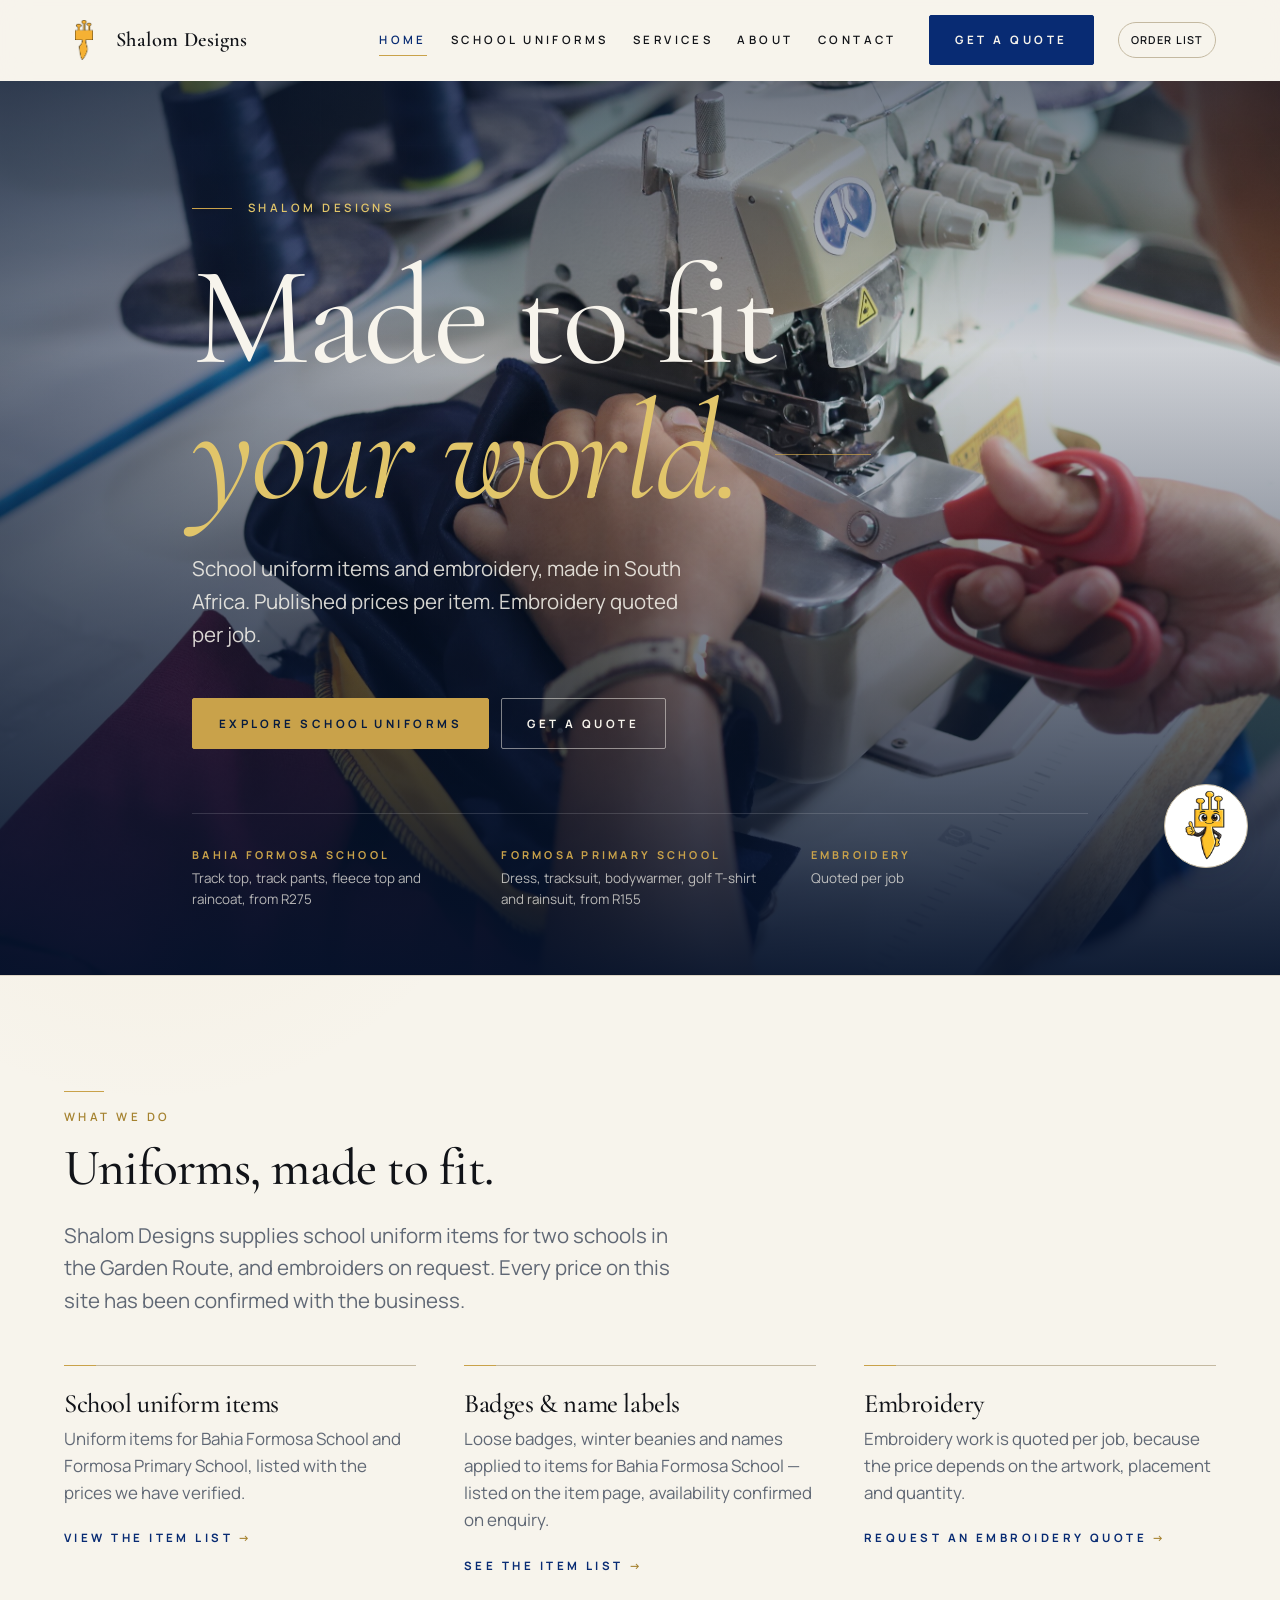
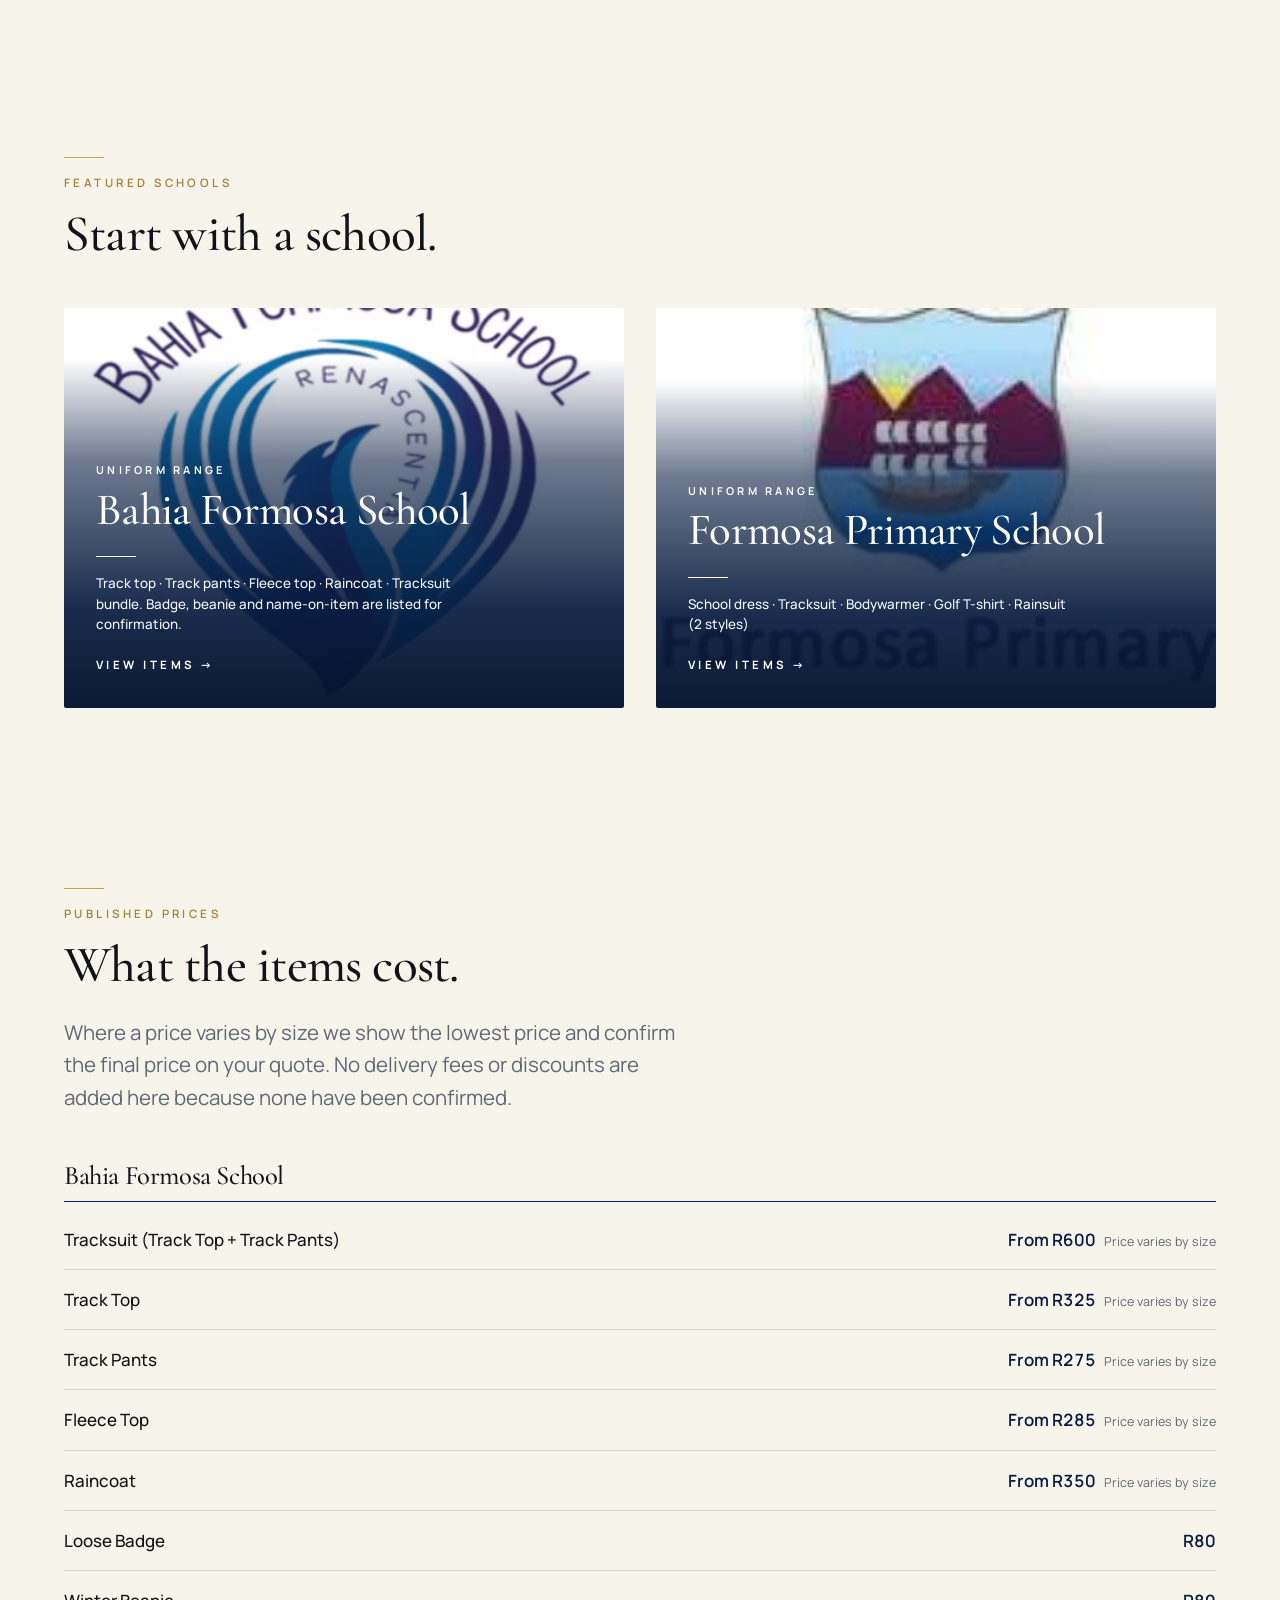
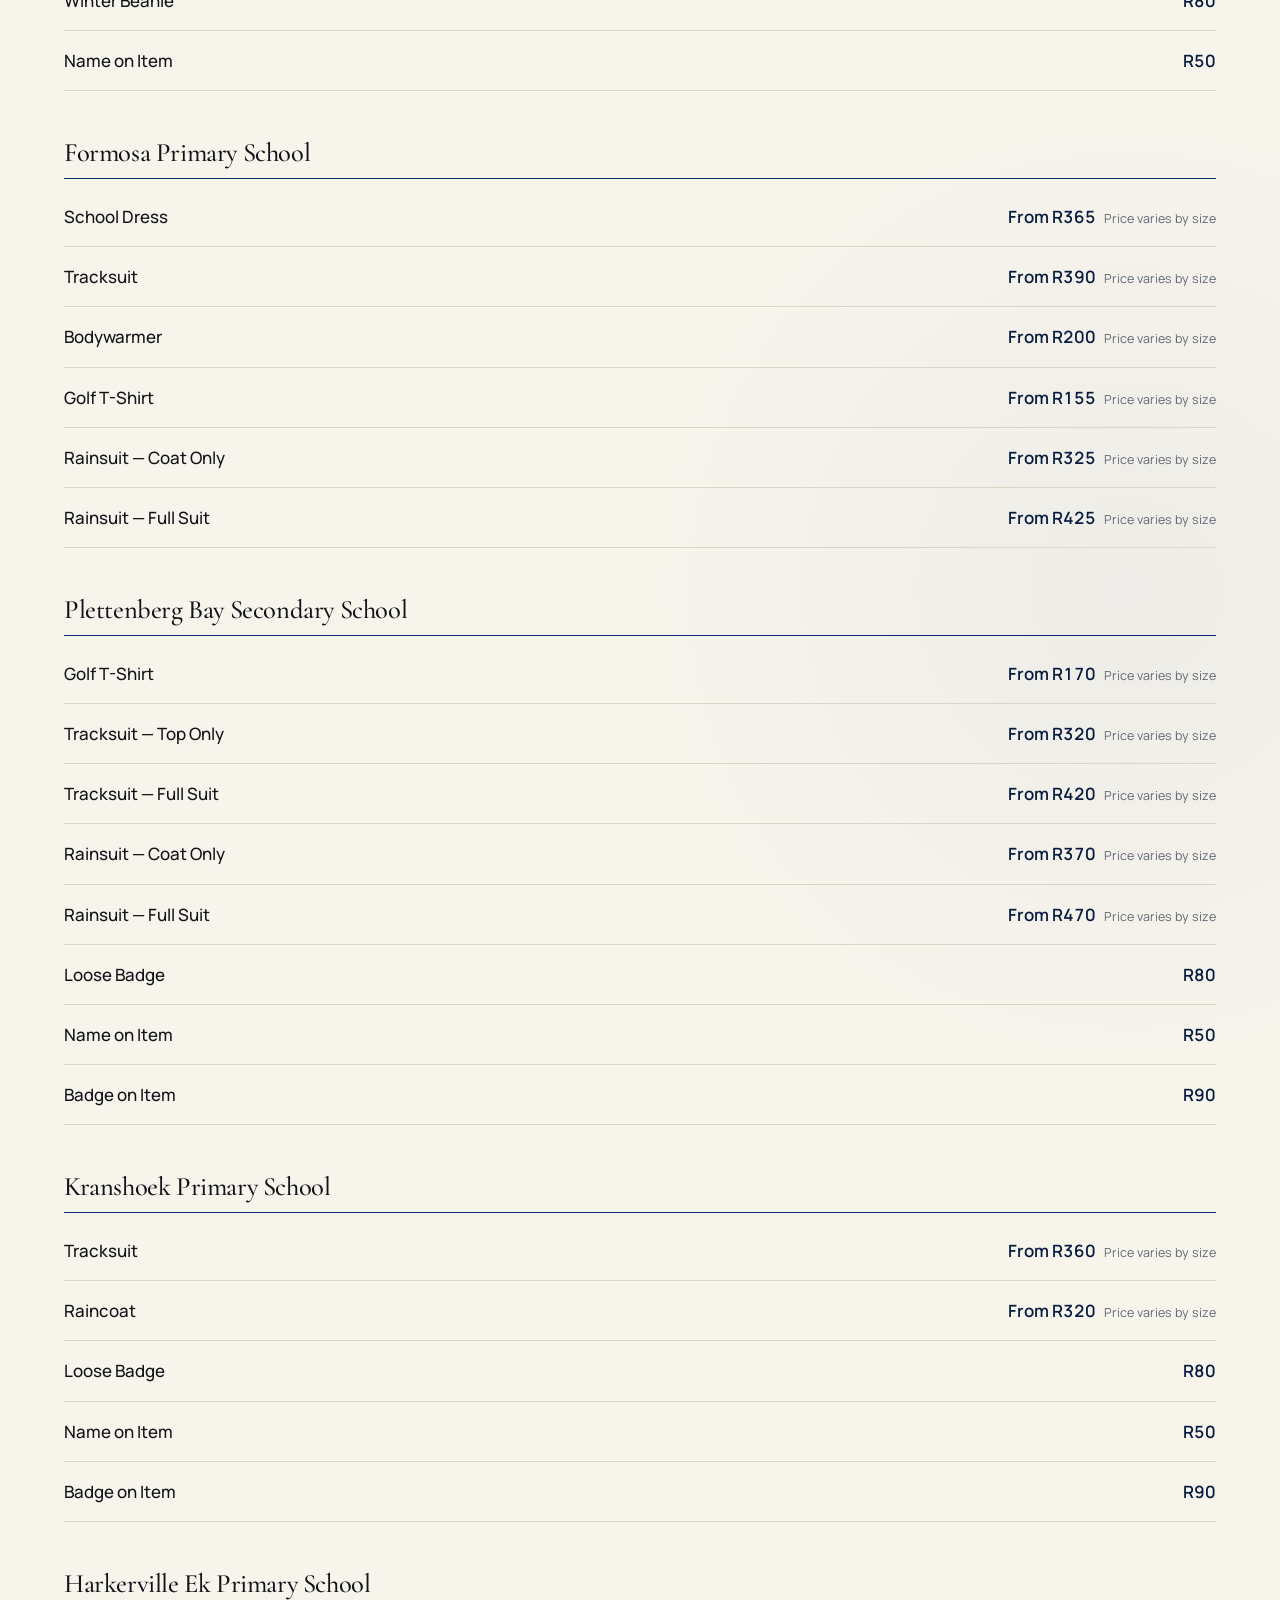
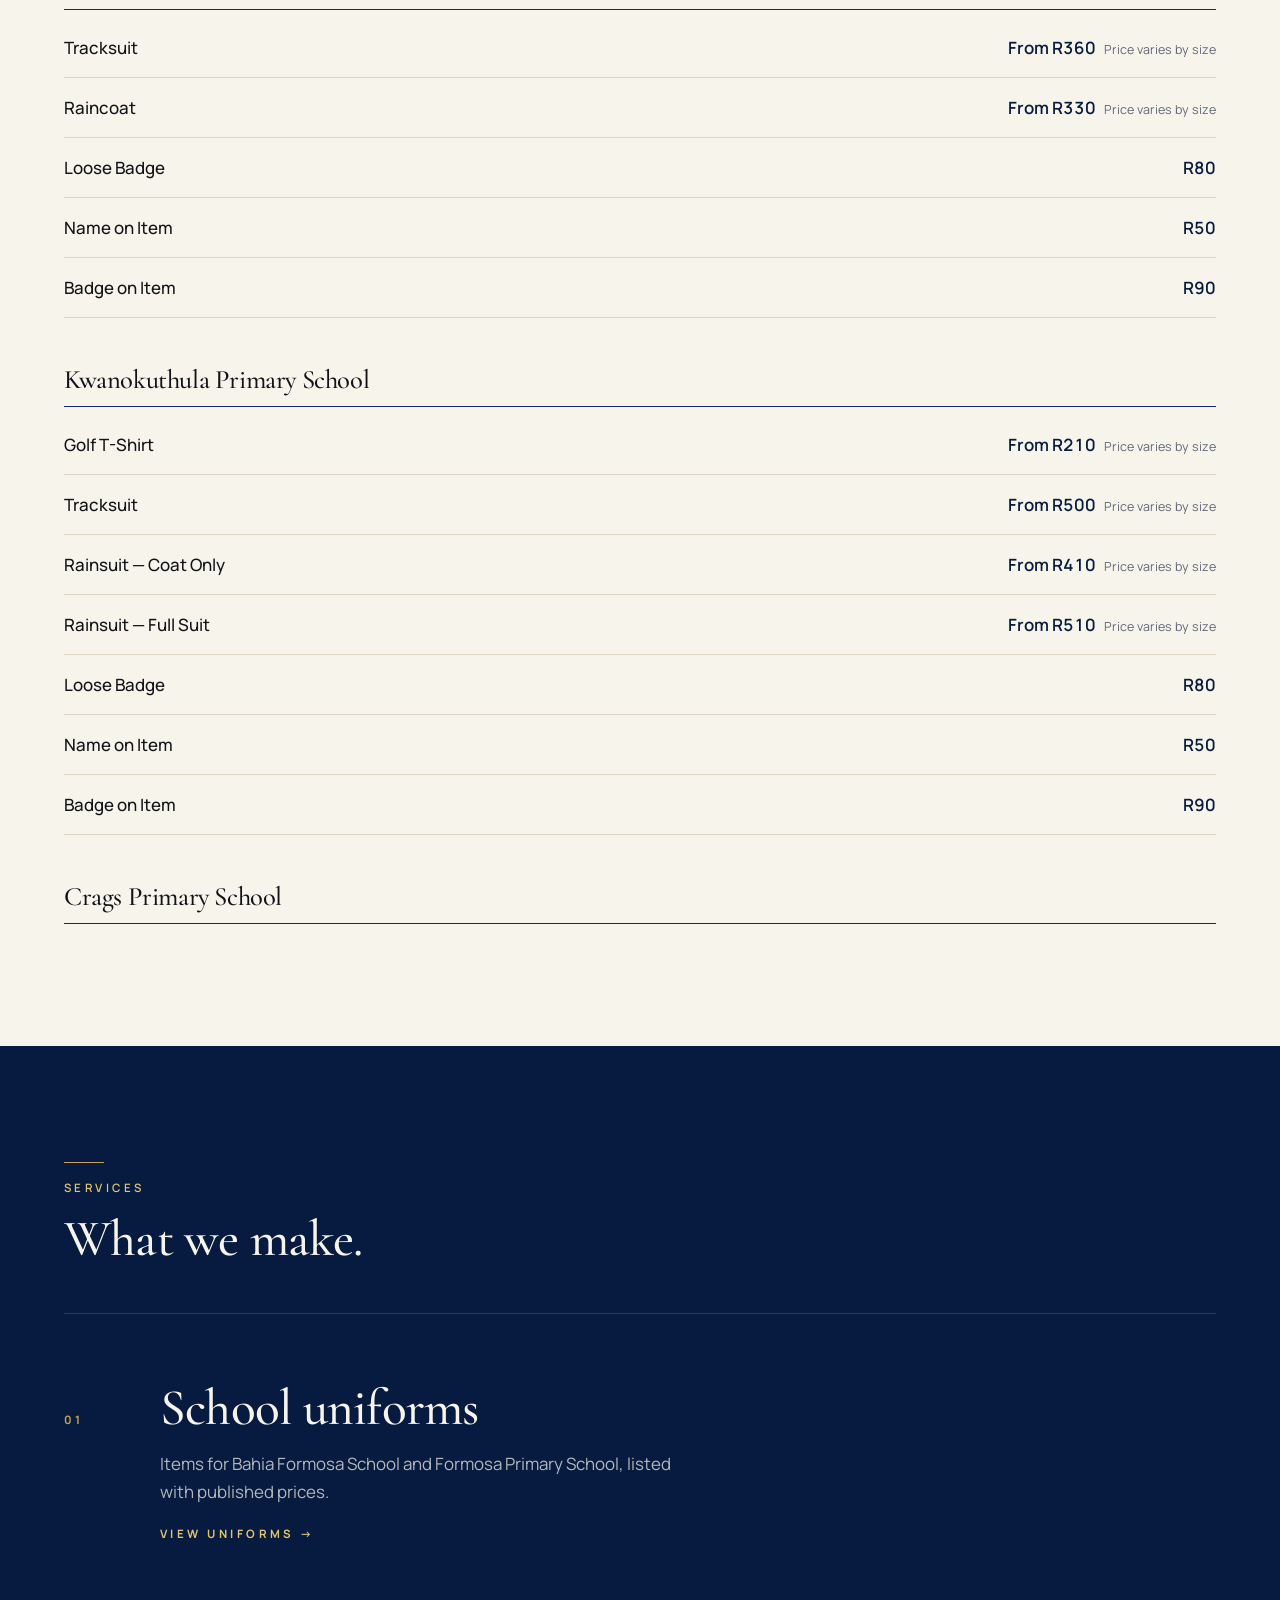
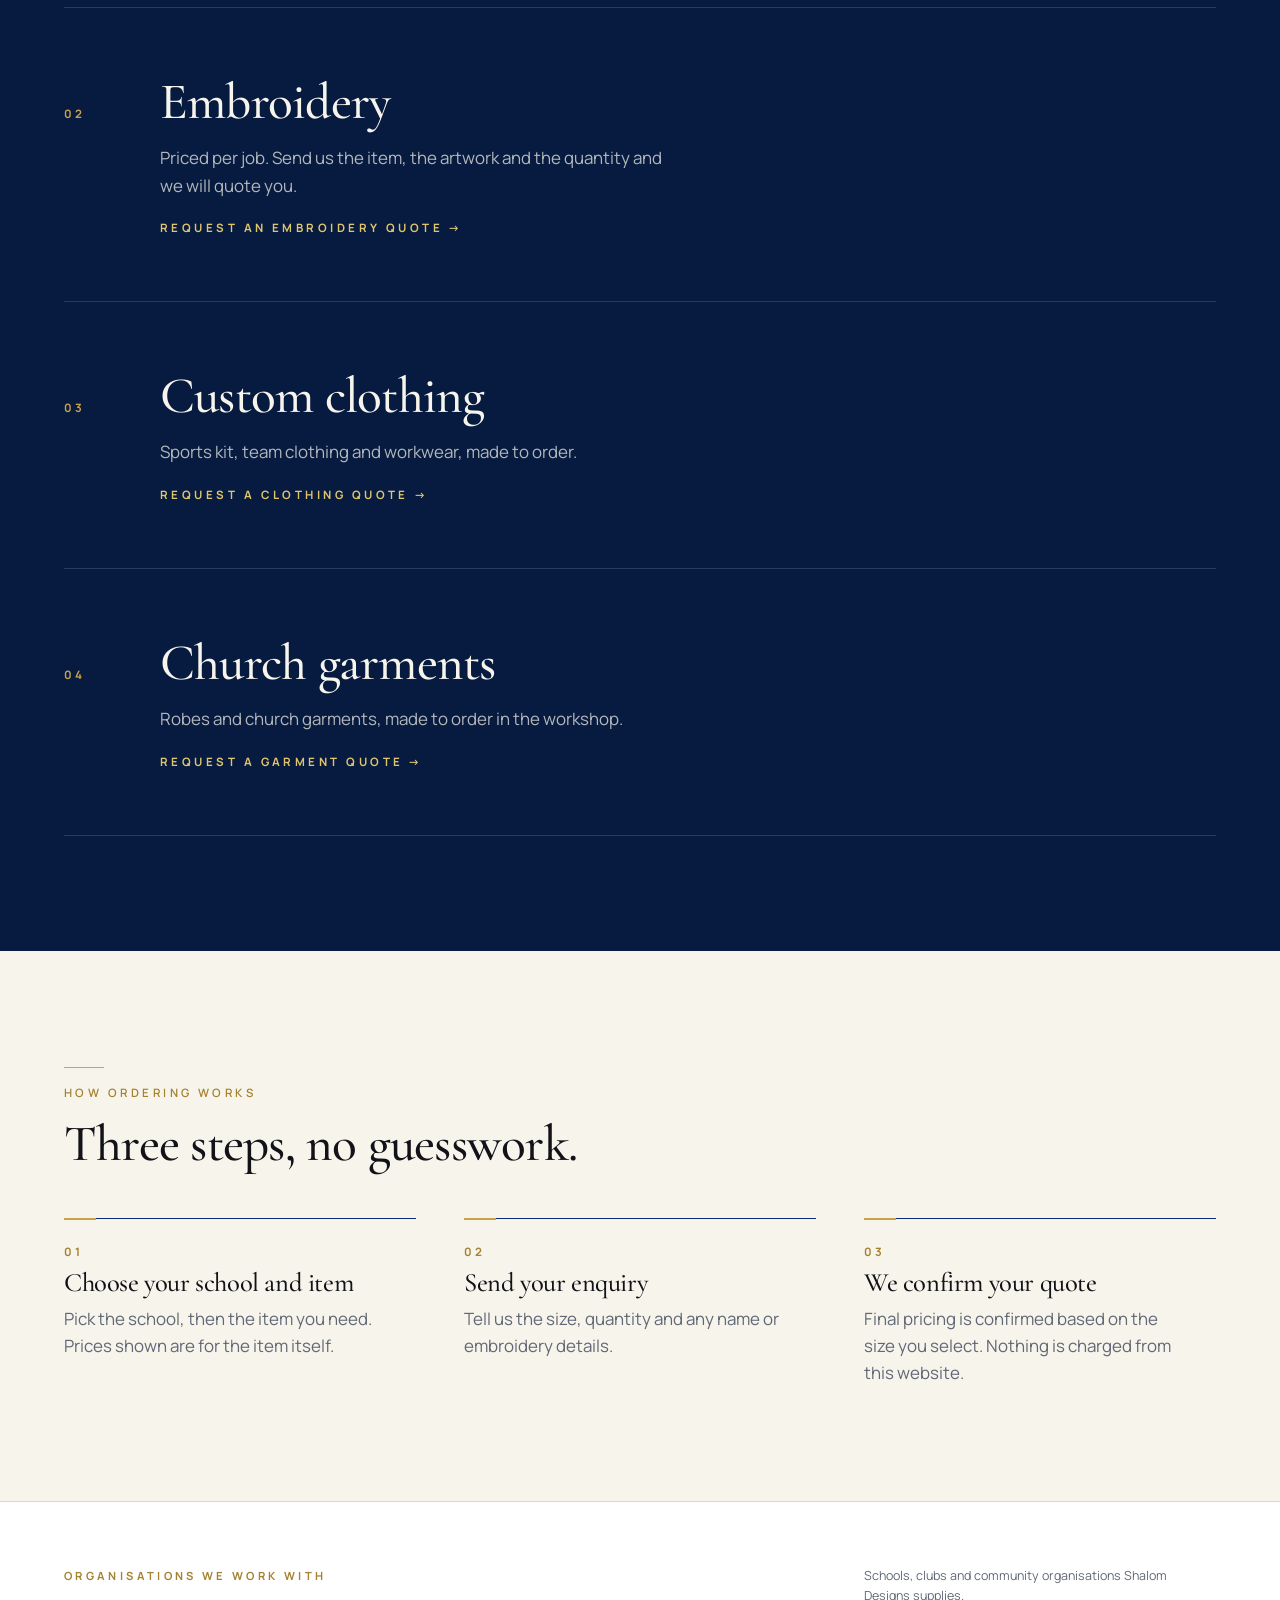
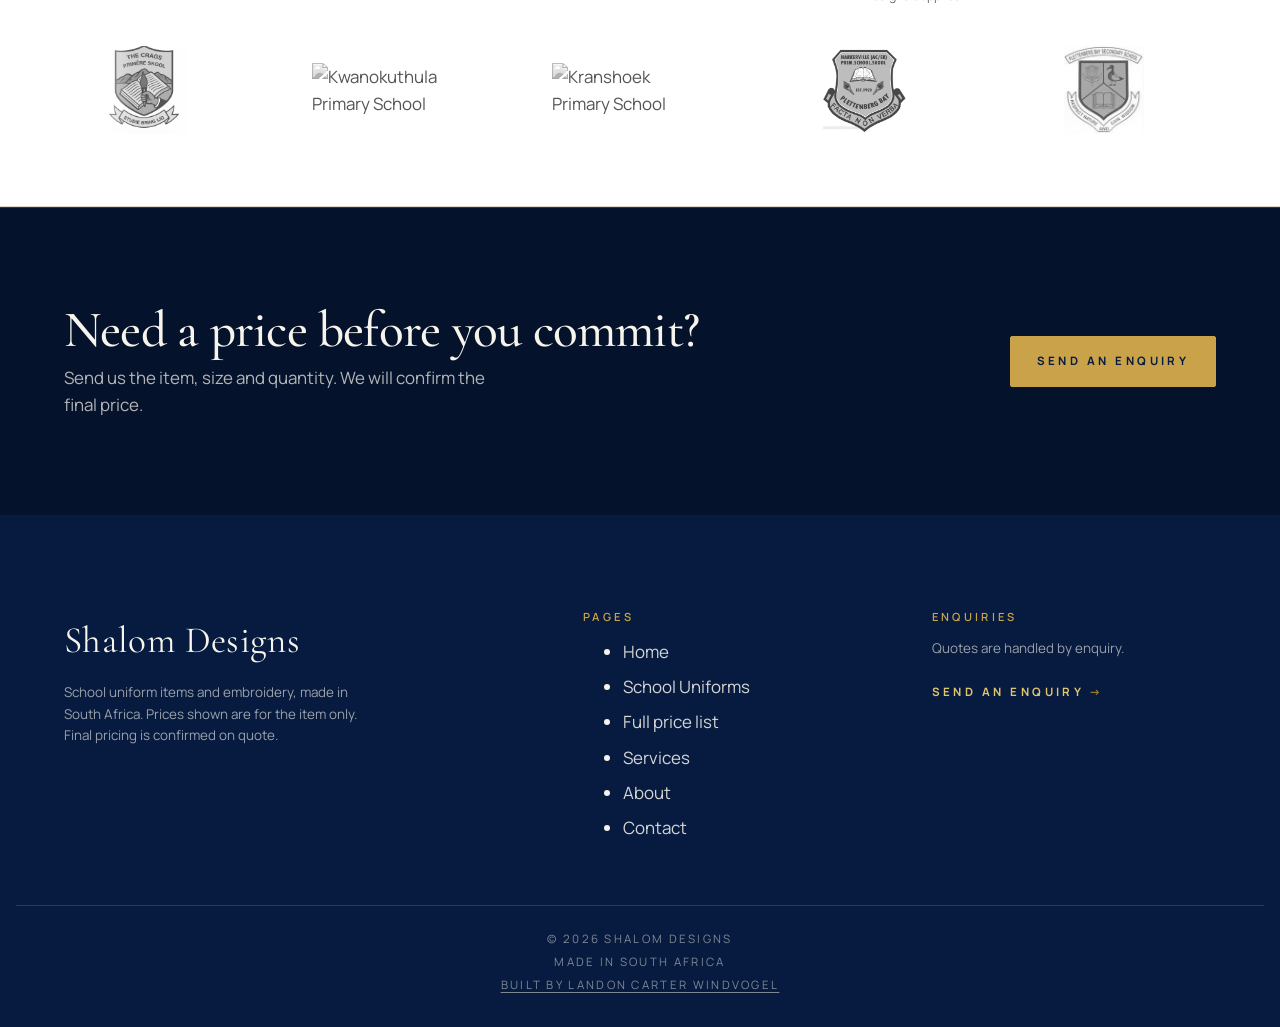
==== commit 7d091c33: "fix: clean page metadata and CSP-safe markup" ====
--- a/index.html
+++ b/index.html
@@ -4,26 +4,48 @@
   <meta charset="utf-8">
   <meta name="viewport" content="width=device-width, initial-scale=1">
   <title>Shalom Designs | School Uniforms &amp; Embroidery</title>
-  <meta name="description" content="Shalom Designs supplies school uniform items for Bahia Formosa School and Formosa Primary School, and offers embroidery quoted per job. Published prices, made in South Africa.">
+  <meta name="description" content="Shalom Designs supplies school uniform items for Garden Route schools and offers embroidery, alterations and custom clothing. Published prices where verified.">
   <link rel="canonical" href="https://shalomdesigns.co.za/">
 
   <meta property="og:type" content="website">
   <meta property="og:site_name" content="Shalom Designs">
   <meta property="og:title" content="Shalom Designs | School Uniforms &amp; Embroidery">
-  <meta property="og:description" content="School uniform items for Bahia Formosa School and Formosa Primary School. Published prices, embroidery quoted per job.">
+  <meta property="og:description" content="School uniform items for Garden Route schools, with published prices where verified, plus embroidery and custom clothing.">
   <meta property="og:url" content="https://shalomdesigns.co.za/">
   <meta property="og:locale" content="en_ZA">
+  <meta property="og:image" content="https://shalomdesigns.co.za/images/bannerwall.jpg">
 
   <meta name="twitter:card" content="summary_large_image">
   <meta name="twitter:title" content="Shalom Designs | School Uniforms &amp; Embroidery">
-  <meta name="twitter:description" content="School uniform items for Bahia Formosa School and Formosa Primary School.">
+  <meta name="twitter:description" content="School uniform items for Garden Route schools, with published prices where verified.">
+  <meta name="twitter:image" content="https://shalomdesigns.co.za/images/bannerwall.jpg">
 
   <meta name="theme-color" content="#061b3f">
 
-  <link rel="icon" href="/images/favicon.png" type="image/jpeg">
+  <script type="application/ld+json">
+  {
+    "@context": "https://schema.org",
+    "@type": "LocalBusiness",
+    "name": "Shalom Designs",
+    "url": "https://shalomdesigns.co.za/",
+    "telephone": "+27727077684",
+    "description": "School uniforms, embroidery, alterations and custom clothing in Plettenberg Bay, South Africa.",
+    "image": "https://shalomdesigns.co.za/images/bannerwall.jpg",
+    "priceRange": "ZAR",
+    "address": {
+      "@type": "PostalAddress",
+      "streetAddress": "6894 Essenhout Street",
+      "addressLocality": "Plettenberg Bay",
+      "addressCountry": "ZA"
+    },
+    "areaServed": "Garden Route"
+  }
+  </script>
+
+  <link rel="icon" href="/images/favicon.png" type="image/png">
   <link rel="preconnect" href="https://fonts.googleapis.com">
   <link rel="preconnect" href="https://fonts.gstatic.com" crossorigin>
-  <link rel="preconnect" href="/images/bannerwall.jpg" as="image">
+  <link rel="preload" href="/images/omisew.jpg" as="image" fetchpriority="high">
   <link rel="stylesheet" href="https://fonts.googleapis.com/css2?family=Cormorant+Garamond:ital,wght@0,400;0,500;0,600;0,700;1,400;1,500&family=Manrope:wght@400;500;600;700&display=swap">
 
   <link rel="stylesheet" href="/css/base.css">
@@ -41,8 +63,8 @@
   <header class="site-header" data-header>
     <div class="container header__inner">
       <a class="brand" href="/" aria-label="Shalom Designs — home">
-        <span class="" aria-hidden="true" style="display:inline-flex; width:5rem; height:4rem; align-items:center; justify-content:center; overflow:hidden;">
-          <img src="images/favicon.png" alt="" style="display:block; width:50%; height:100%; object-fit:contain;">
+        <span class="brand__logo" aria-hidden="true">
+          <img src="/images/favicon.png" alt="">
         </span>
         <span class="brand__name">Shalom Designs</span>
       </a>
@@ -154,8 +176,8 @@
       <div class="container">
         <div class="section__head" data-reveal>
           <hr class="gold-rule">
-          <p class="eyebrow" >Start here</p>
-          <h2 id="choose-school">Choose your school.</h2>
+          <p class="eyebrow">Featured schools</p>
+          <h2 id="choose-school">Start with a school.</h2>
         </div>
 
         <div class="school-cards">
--- a/css/base.css
+++ b/css/base.css
@@ -6,6 +6,7 @@
 html {
   -webkit-text-size-adjust: 100%;
   text-size-adjust: 100%;
+  overflow-x: clip;
   scroll-behavior: smooth;
   scroll-padding-top: 6rem;
 }
@@ -136,11 +137,19 @@
 
 body {
   background-color: var(--paper);
+  background-image:
+    radial-gradient(circle at 12% 8%, rgb(201 162 74 / 7%), transparent 24rem),
+    radial-gradient(circle at 88% 42%, rgb(8 43 115 / 4%), transparent 30rem);
   color: var(--ink);
   font-family: var(--font-sans);
   font-size: var(--step-0);
   line-height: var(--leading-normal);
   font-synthesis-weight: none;
+}
+
+::selection {
+  background: var(--gold);
+  color: var(--blue-deep);
 }
 
 h1, h2, h3, h4 {
@@ -231,6 +240,7 @@
 .js [data-reveal] {
   opacity: 0;
   transform: translateY(0.75rem);
+  will-change: opacity, transform;
   transition:
     opacity var(--dur-slow) var(--ease-out),
     transform var(--dur-slow) var(--ease-out);
--- a/css/layout.css
+++ b/css/layout.css
@@ -18,12 +18,14 @@
   border-bottom: 1px solid transparent;
   transition:
     border-color var(--dur) var(--ease),
-    background-color var(--dur) var(--ease);
+    background-color var(--dur) var(--ease),
+    box-shadow var(--dur) var(--ease);
 }
 
 .site-header.is-scrolled {
   border-bottom-color: var(--border);
   background: color-mix(in srgb, var(--ivory) 97%, transparent);
+  box-shadow: 0 10px 30px rgb(6 27 63 / 7%);
 }
 
 .header__inner {
@@ -32,36 +34,81 @@
   justify-content: space-between;
   gap: var(--space-m);
   min-height: var(--header-height);
+  min-width: 0;
 }
 
 .brand {
   display: inline-flex;
   align-items: center;
   gap: var(--space-xs);
+  min-width: 0;
+  flex: 1 1 auto;
   text-decoration: none;
   font-family: var(--font-display);
   font-weight: 600;
   letter-spacing: 0.01em;
 }
 
-.brand__mark {
-  display: grid;
-  place-items: center;
+.brand__logo {
+  display: block;
+  flex: 0 0 auto;
   width: 2.5rem;
   height: 2.5rem;
-  background: var(--blue-deep);
-  color: var(--gold-light);
-  border-radius: var(--radius-s);
-  font-family: var(--font-display);
-  font-size: 1rem;
-  font-weight: 600;
-  letter-spacing: 0.02em;
-  box-shadow: inset 0 0 0 1px var(--gold);
+  background: transparent;
+  border: 0;
+  box-shadow: none;
+  overflow: hidden;
+}
+
+.brand__logo img {
+  display: block;
+  width: 100%;
+  height: 100%;
+  max-width: none;
+  object-fit: contain;
+}
+
+/* Legacy header markup used on the other pages: neutralise the old logo block. */
+.brand > span[aria-hidden="true"]:not(.brand__name) {
+  display: block !important;
+  flex: 0 0 2.5rem !important;
+  width: 2.5rem !important;
+  height: 2.5rem !important;
+  min-width: 2.5rem !important;
+  min-height: 2.5rem !important;
+  padding: 0 !important;
+  margin: 0 !important;
+  background: transparent !important;
+  border: 0 !important;
+  border-radius: 0 !important;
+  box-shadow: none !important;
+  overflow: hidden !important;
+}
+
+.brand > span[aria-hidden="true"]:not(.brand__name) img {
+  display: block !important;
+  width: 100% !important;
+  height: 100% !important;
+  max-width: none !important;
+  object-fit: contain !important;
 }
 
 .brand__name {
+  min-width: 0;
   font-size: var(--step-1);
   letter-spacing: 0.02em;
+  white-space: nowrap;
+}
+
+@media (max-width: 59.999rem) {
+  .header__inner {
+    gap: clamp(var(--space-2xs), 3vw, var(--space-m));
+  }
+
+  .brand__name {
+    overflow: hidden;
+    text-overflow: ellipsis;
+  }
 }
 
 /* -------------------------------------------------------- nav (mobile) */
@@ -69,11 +116,12 @@
 .nav-toggle {
   display: inline-flex;
   align-items: center;
+  flex: 0 0 auto;
   gap: var(--space-2xs);
-  padding: var(--space-2xs) var(--space-xs);
+  padding: var(--space-2xs) clamp(0.6rem, 2.5vw, var(--space-xs));
   border: 1px solid var(--border-strong);
   border-radius: var(--radius-pill);
-  font-size: 0.72rem;
+  font-size: clamp(0.65rem, 2.6vw, 0.72rem);
   font-weight: 600;
   letter-spacing: var(--tracking-widest);
   text-transform: uppercase;
@@ -154,6 +202,10 @@
 .primary-nav__list a:hover { color: var(--gold-light); }
 
 .primary-nav__cta { align-self: start; }
+
+@media (max-width: 59.999rem) {
+  .order-badge { display: none; }
+}
 
 /* ---------------------------------------------------- nav (from 60rem) */
 
@@ -209,7 +261,10 @@
 
 /* ------------------------------------------------------------- sections */
 
-.section { padding-block: clamp(var(--space-2xl), 9vw, var(--space-4xl)); }
+.section {
+  position: relative;
+  padding-block: clamp(var(--space-2xl), 9vw, var(--space-4xl));
+}
 .section--tight { padding-block: clamp(var(--space-xl), 6vw, var(--space-2xl)); }
 .section--alt { background: var(--surface-2); }
 
@@ -224,7 +279,7 @@
 .section--dark h2,
 .section--dark h3 { color: var(--ivory); }
 
-.section__head { max-width: 62ch; margin-bottom: var(--space-xl); }
+.section__head { max-width: 62ch; margin-bottom: clamp(var(--space-l), 4vw, var(--space-xl)); }
 .section__head h2 + .section__lead { margin-top: var(--space-m); }
 
 /* ---------------------------------------------------------- cta band */
--- a/css/components.css
+++ b/css/components.css
@@ -20,7 +20,8 @@
     background-color var(--dur-fast) var(--ease),
     border-color var(--dur-fast) var(--ease),
     color var(--dur-fast) var(--ease),
-    transform var(--dur-fast) var(--ease);
+    transform var(--dur-fast) var(--ease),
+    box-shadow var(--dur-fast) var(--ease);
 }
 
 .btn:active { transform: translateY(1px); }
@@ -36,6 +37,8 @@
 .btn--primary:hover {
   background: var(--blue-rich);
   border-color: var(--blue-rich);
+  box-shadow: 0 8px 18px rgb(8 43 115 / 18%);
+  transform: translateY(-2px);
 }
 
 .btn--gold {
@@ -47,6 +50,8 @@
 .btn--gold:hover {
   background: var(--gold-light);
   border-color: var(--gold-light);
+  box-shadow: 0 8px 18px rgb(201 162 74 / 24%);
+  transform: translateY(-2px);
 }
 
 .btn--ghost {
@@ -54,7 +59,7 @@
   color: var(--blue);
   border-color: var(--border-strong);
 }
-.btn--ghost:hover { border-color: var(--blue); }
+.btn--ghost:hover { border-color: var(--blue); transform: translateY(-2px); }
 
 .btn--light {
   background: transparent;
@@ -75,6 +80,7 @@
 .btn--outline-light:hover {
   border-color: var(--gold);
   color: var(--gold-light);
+  transform: translateY(-2px);
 }
 
 .btn--small { padding: 0.6rem 1.1rem; font-size: 0.68rem; }
@@ -94,7 +100,7 @@
   color: var(--blue);
   border-bottom: 1px solid transparent;
   padding-bottom: 2px;
-  transition: border-color var(--dur-fast) var(--ease), color var(--dur-fast) var(--ease);
+  transition: border-color var(--dur-fast) var(--ease), color var(--dur-fast) var(--ease), gap var(--dur-fast) var(--ease);
 }
 
 .link-arrow::after {
@@ -103,7 +109,7 @@
   color: var(--gold-deep);
 }
 
-.link-arrow:hover { border-bottom-color: var(--gold); }
+.link-arrow:hover { border-bottom-color: var(--gold); gap: 0.9ch; }
 .link-arrow:hover::after { transform: translateX(3px); }
 
 .link-arrow--light { color: var(--gold-light); }
@@ -206,6 +212,20 @@
     linear-gradient(90deg, rgba(247, 244, 236, 0.04) 1px, transparent 1px);
   background-size: 32px 32px;
   pointer-events: none;
+}
+
+.product-card__media--photo img {
+  width: 100%;
+  height: 100%;
+  object-fit: cover;
+  transition: transform 900ms var(--ease-out), filter 900ms var(--ease-out);
+}
+
+@media (hover: hover) {
+  .product-card:hover .product-card__media--photo img {
+    transform: scale(1.045);
+    filter: saturate(1.08) contrast(1.02);
+  }
 }
 
 .product-card__placeholder {
@@ -504,7 +524,7 @@
   border-top: 1px solid var(--border-strong);
   text-decoration: none;
   color: inherit;
-  transition: color var(--dur-fast) var(--ease);
+  transition: color var(--dur-fast) var(--ease), padding-left var(--dur-fast) var(--ease), background-color var(--dur-fast) var(--ease);
 }
 
 .service-item:last-child { border-bottom: 1px solid var(--border-strong); }
@@ -548,6 +568,11 @@
 
 .service-item__cta::after { content: "→"; transition: transform var(--dur-fast) var(--ease); }
 
+.service-item:hover {
+  padding-left: var(--space-xs);
+  background: rgb(201 162 74 / 5%);
+}
+
 .service-item:hover .service-item__title { color: var(--blue); }
 .service-item:hover .service-item__cta::after { transform: translateX(4px); }
 
@@ -558,6 +583,8 @@
 .section--dark .service-item__num { color: var(--gold); }
 .section--dark .service-item__cta { color: var(--gold-light); }
 .section--dark .service-item:hover .service-item__title { color: var(--gold-light); }
+
+.section--dark .service-item:hover { background: rgb(225 197 106 / 6%); }
 
 @media (min-width: 48rem) {
   .service-item { grid-template-columns: 4rem 1fr; gap: var(--space-l); padding-block: var(--space-2xl); }
@@ -1027,8 +1054,8 @@
   right: var(--space-l);
   bottom: var(--space-l);
   z-index: 130;
-  width: 3.5rem;
-  height: 3.5rem;
+  width: clamp(4.25rem, 8vw, 5.25rem);
+  height: clamp(4.25rem, 8vw, 5.25rem);
   border-radius: 50%;
   padding: 0;
   overflow: hidden;
@@ -1041,6 +1068,7 @@
 }
 
 .assistant-launcher img {
+  display: block;
   width: 100%;
   height: 100%;
   object-fit: cover;
@@ -1056,22 +1084,27 @@
 .assistant-note {
   position: fixed;
   right: var(--space-l);
-  bottom: calc(var(--space-l) + 4rem);
+  bottom: calc(var(--space-l) + clamp(4.25rem, 8vw, 5.25rem));
   z-index: 130;
-  max-width: 15rem;
+  max-width: min(19rem, calc(100vw - (2 * var(--space-l))));
   margin: 0;
   padding: var(--space-s) var(--space-m);
   background: var(--blue-deep);
   color: var(--ivory);
   font-size: 0.82rem;
   line-height: var(--leading-normal);
+  border: 1px solid rgb(255 255 255 / 12%);
   border-radius: var(--radius-s);
   box-shadow: var(--shadow-m);
 }
 
 @media (max-width: 30rem) {
-  .assistant-launcher { width: 3rem; height: 3rem; }
-  .assistant-note { max-width: calc(100vw - (2 * var(--space-l))); }
+  .assistant-launcher { right: var(--space-m); bottom: var(--space-m); }
+  .assistant-note {
+    right: var(--space-m);
+    bottom: calc(var(--space-m) + 4.25rem);
+    max-width: calc(100vw - (2 * var(--space-m)));
+  }
 }
 
 /* ---------------------------------------------------- product photography */
--- a/css/pages.css
+++ b/css/pages.css
@@ -12,6 +12,20 @@
   border-bottom: 1px solid var(--border);
 }
 
+.hero--editorial::before {
+  content: "";
+  position: absolute;
+  inset: 0;
+  z-index: -1;
+  opacity: 0.24;
+  background-image:
+    linear-gradient(rgb(247 244 236 / 5%) 1px, transparent 1px),
+    linear-gradient(90deg, rgb(247 244 236 / 5%) 1px, transparent 1px);
+  background-size: 4rem 4rem;
+  mask-image: linear-gradient(to bottom, black, transparent 70%);
+  pointer-events: none;
+}
+
 .hero__media {
   position: absolute;
   inset: 0;
@@ -82,6 +96,17 @@
 .hero__title-line { display: block; }
 .hero__title-line--accent { font-style: italic; color: var(--gold-light); }
 
+.hero__title-line--accent::after {
+  content: "";
+  display: inline-block;
+  width: clamp(2.5rem, 8vw, 6rem);
+  height: 1px;
+  margin: 0 0 0.22em 0.25em;
+  vertical-align: middle;
+  background: var(--gold);
+  opacity: 0.7;
+}
+
 .hero__lead {
   max-width: 44ch;
   margin-top: var(--space-l);
@@ -137,6 +162,23 @@
 
 .editorial-image img { width: 100%; height: auto; display: block; }
 
+.editorial-image::after {
+  content: "";
+  position: absolute;
+  inset: 0;
+  border: 1px solid rgb(247 244 236 / 22%);
+  pointer-events: none;
+}
+
+.editorial-image img { transition: transform 1.1s var(--ease-out), filter 1.1s var(--ease-out); }
+
+@media (hover: hover) {
+  .editorial-image:hover img {
+    transform: scale(1.025);
+    filter: saturate(1.06);
+  }
+}
+
 .editorial-image--tall { aspect-ratio: 3 / 4; }
 .editorial-image--tall img { height: 100%; object-fit: cover; }
 
@@ -174,11 +216,16 @@
 
 /* ------------------------------------------------------- school selector */
 
+body[data-page="school-uniforms"] {
+  overflow-x: clip;
+}
+
 .school-panel {
   padding: var(--space-l);
   background: var(--surface);
   border: 1px solid var(--border);
   border-radius: var(--radius-s);
+  min-width: 0;
 }
 
 .school-panel__head {
@@ -202,6 +249,23 @@
   color: var(--muted);
   font-size: var(--step--1);
   max-width: 46ch;
+  min-width: 0;
+}
+
+body[data-page="school-uniforms"] .product-grid,
+body[data-page="school-uniforms"] [data-school-products],
+body[data-page="school-uniforms"] [data-price-list] {
+  min-width: 0;
+  max-width: 100%;
+}
+
+@media (max-width: 30rem) {
+  body[data-page="school-uniforms"] .section--dark .btn--light {
+    width: 100%;
+    max-width: 100%;
+    white-space: normal;
+    text-align: center;
+  }
 }
 
 /* -------------------------------------------------------------- contact */
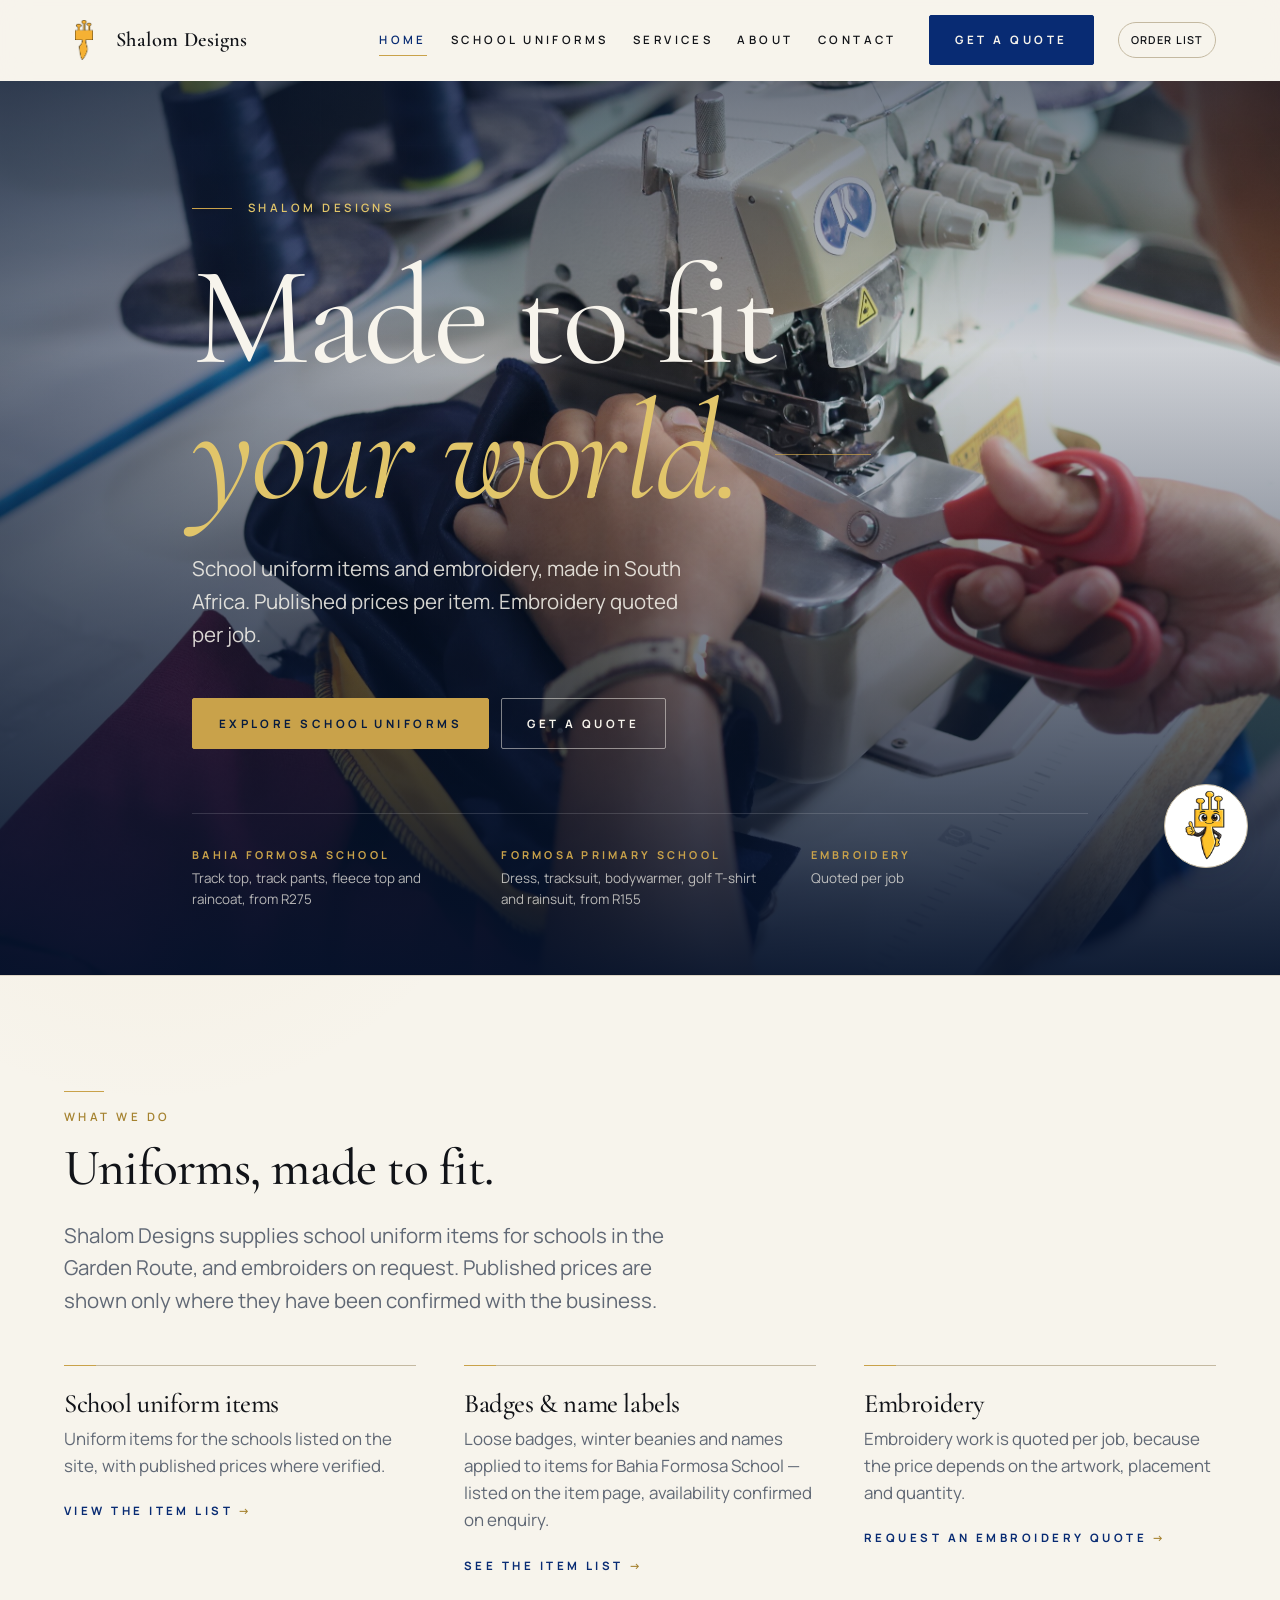
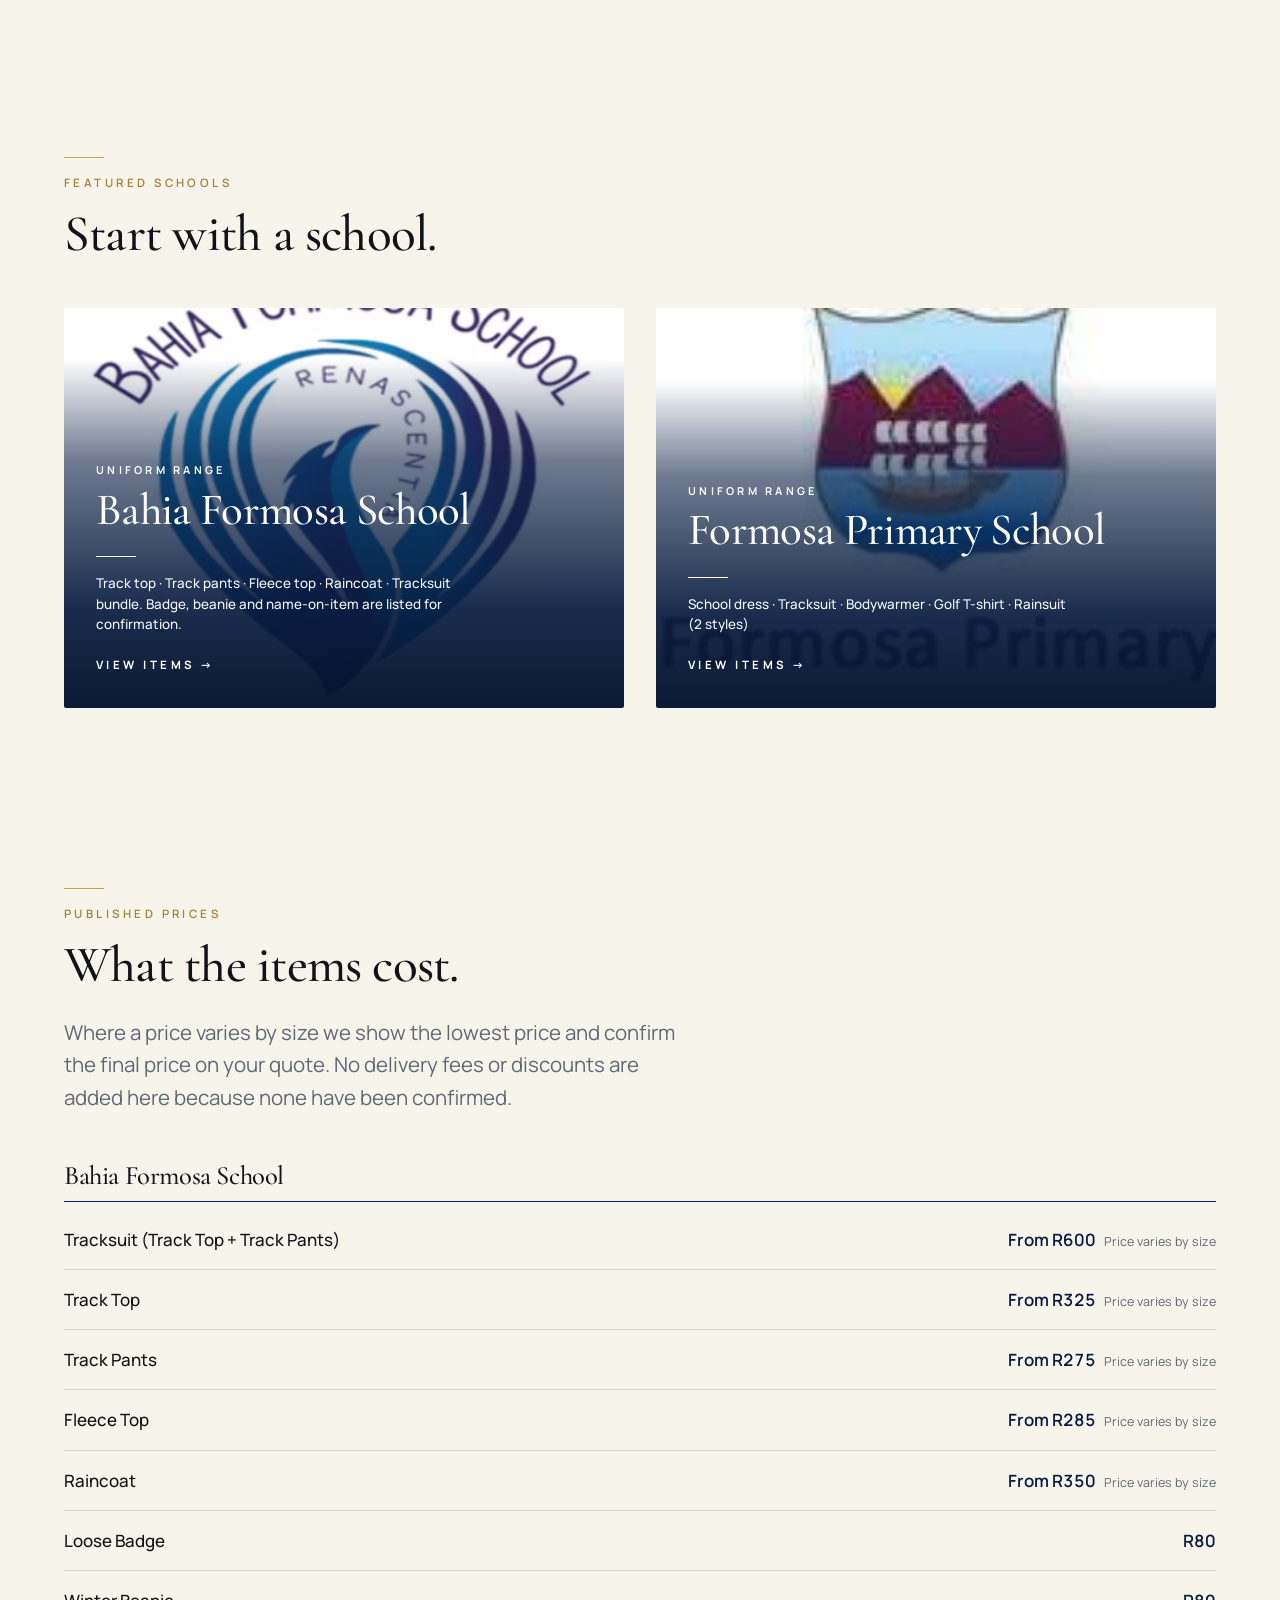
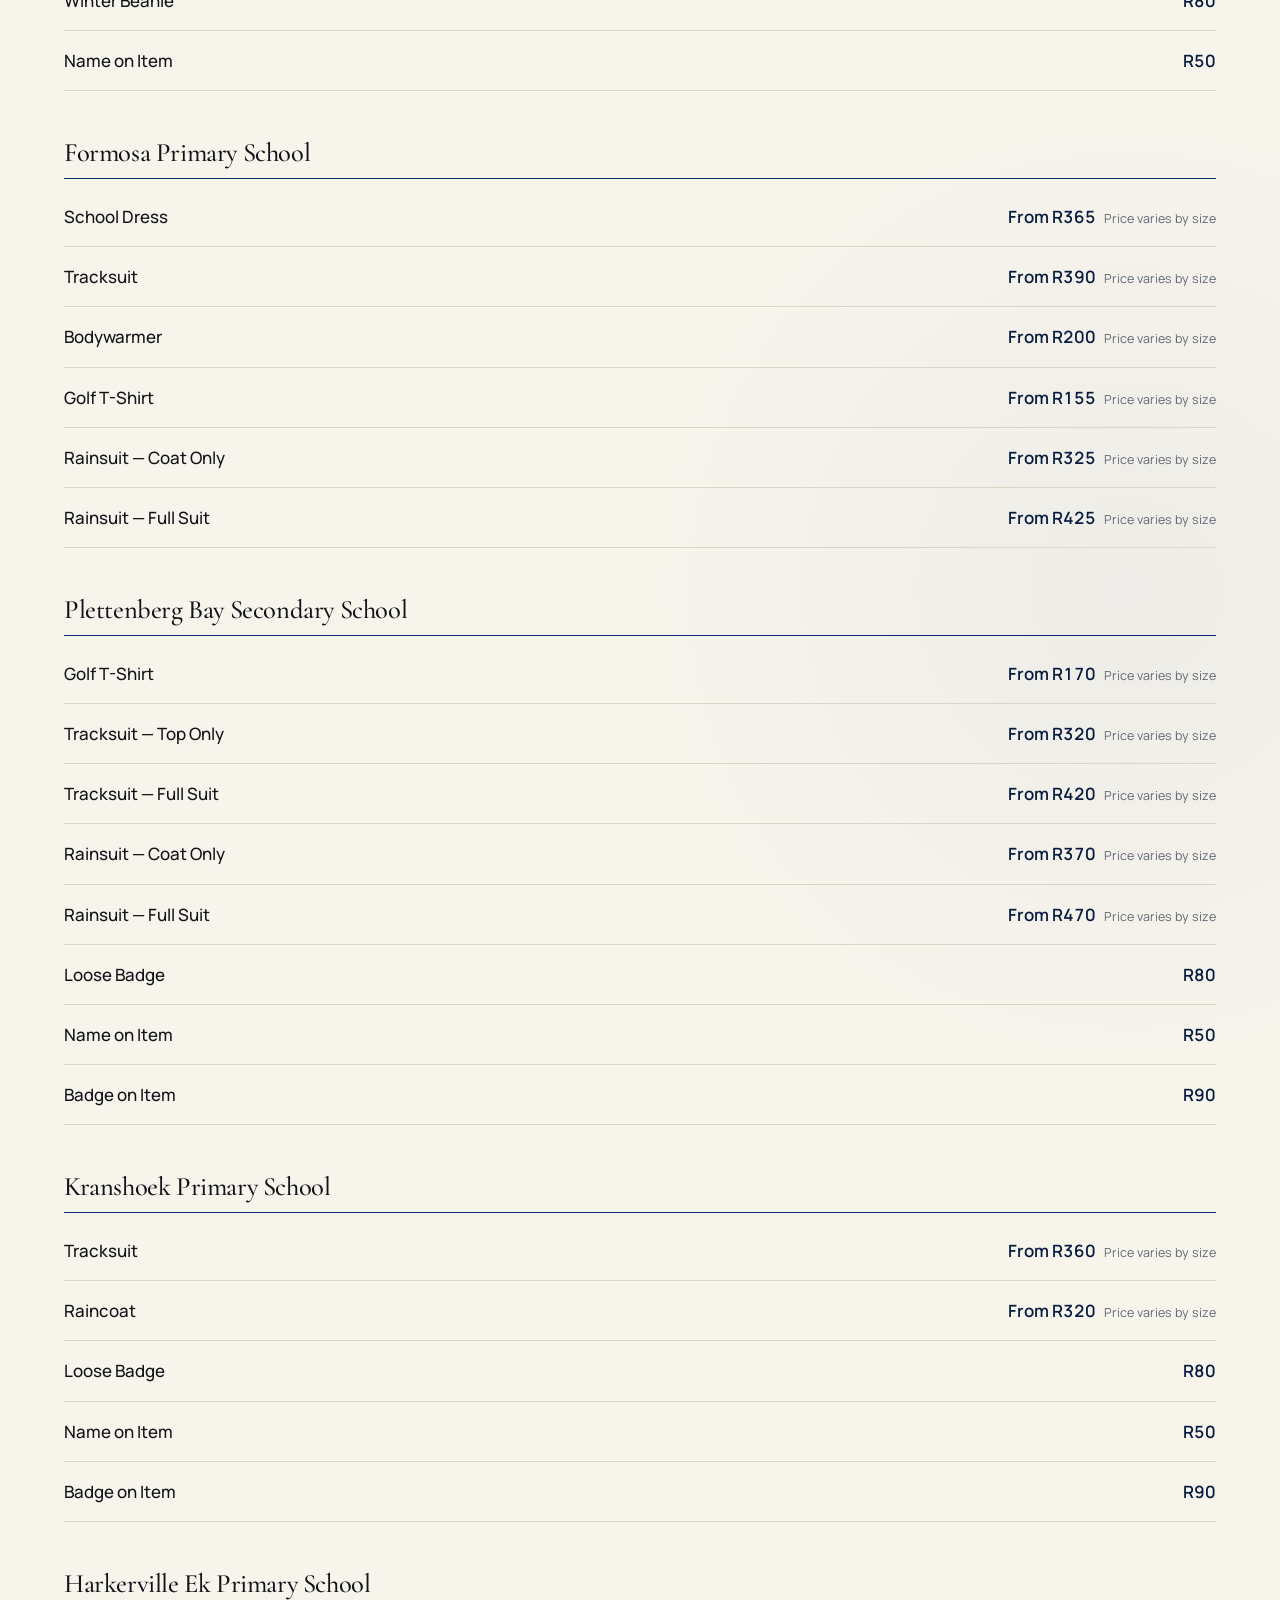
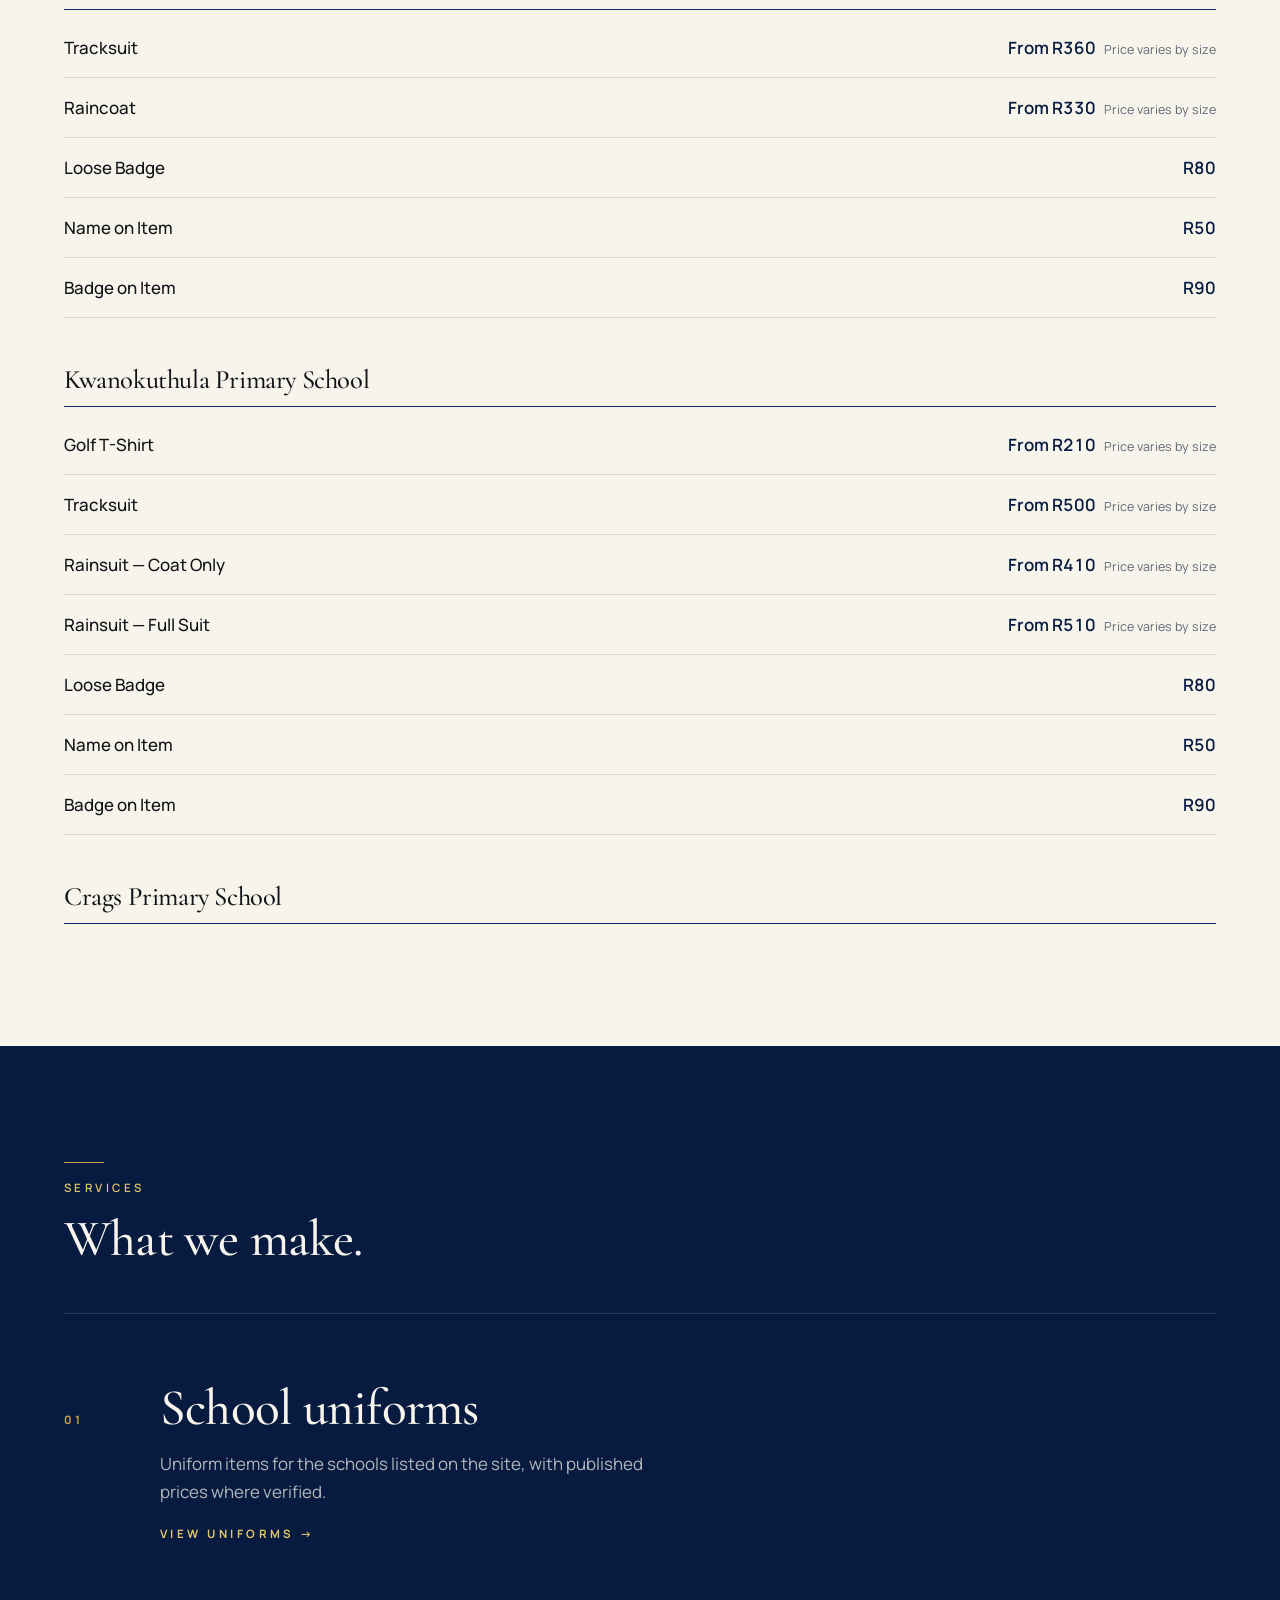
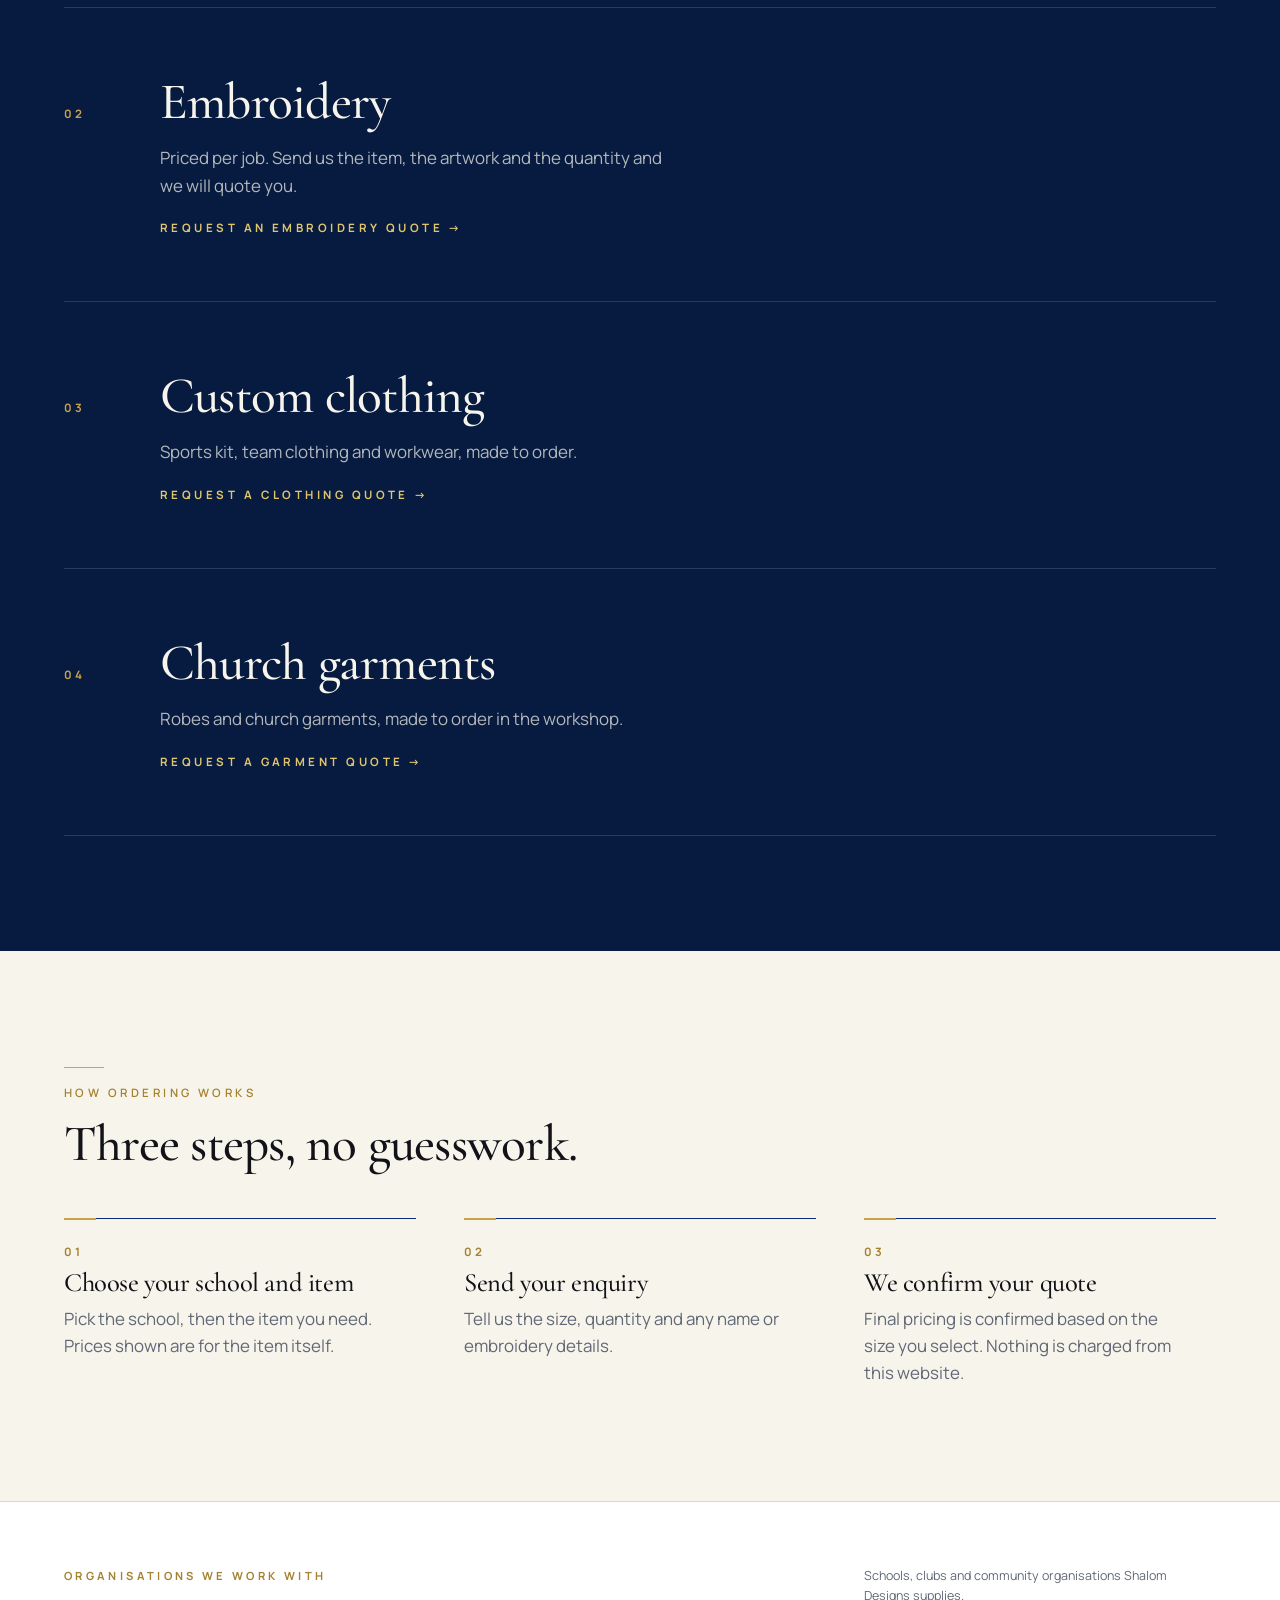
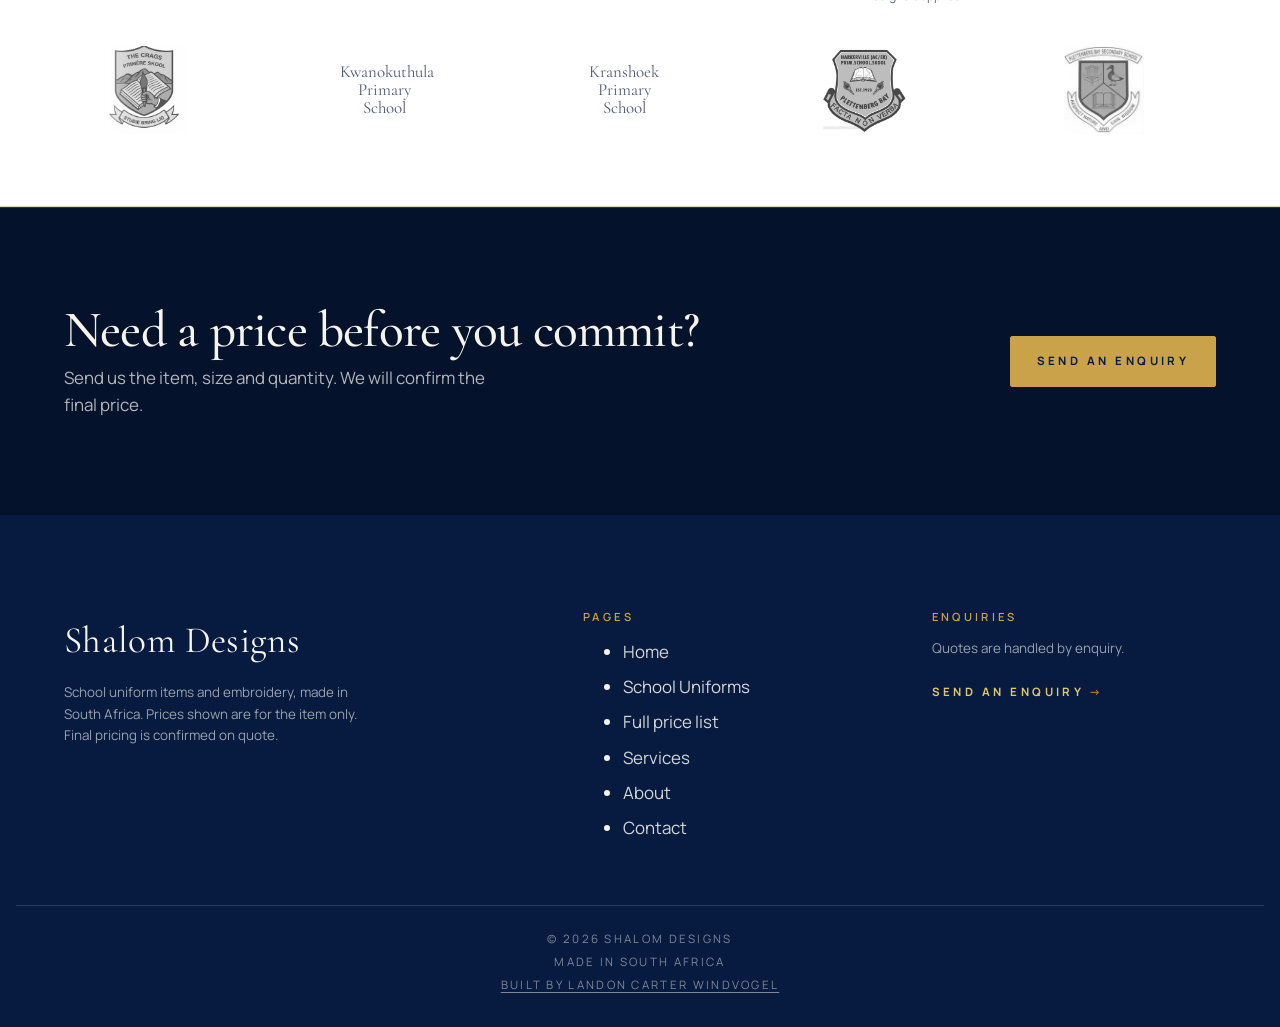
==== commit 0250a31f: "fix: remove stale homepage school claims" ====
--- a/index.html
+++ b/index.html
@@ -143,16 +143,16 @@
           <p class="eyebrow" >What we do</p>
           <h2 id="what-we-do">Uniforms, made to fit.</h2>
           <p class="section__lead">
-            Shalom Designs supplies school uniform items for two schools in the
-            Garden Route, and embroiders on request. Every price on this site
-            has been confirmed with the business.
+            Shalom Designs supplies school uniform items for schools in the
+            Garden Route, and embroiders on request. Published prices are shown
+            only where they have been confirmed with the business.
           </p>
         </div>
 
         <div class="pillars">
           <article class="pillar" data-reveal>
             <h3>School uniform items</h3>
-            <p>Uniform items for Bahia Formosa School and Formosa Primary School, listed with the prices we have verified.</p>
+            <p>Uniform items for the schools listed on the site, with published prices where verified.</p>
             <a class="link-arrow" href="/school-uniforms">View the item list</a>
           </article>
 
@@ -243,8 +243,8 @@
             <span class="service-item__body">
               <span class="service-item__title">School uniforms</span>
               <span class="service-item__desc">
-                Items for Bahia Formosa School and Formosa Primary School, listed
-                with published prices.
+                Uniform items for the schools listed on the site, with published
+                prices where verified.
               </span>
               <span class="service-item__cta">View uniforms</span>
             </span>
--- a/css/components.css
+++ b/css/components.css
@@ -854,6 +854,24 @@
   overflow: visible;
 }
 
+.partner-carousel__text {
+  display: block;
+  max-width: 11ch;
+  font-family: var(--font-display);
+  font-size: var(--step-0);
+  line-height: 1.05;
+  text-align: center;
+  color: var(--blue-deep);
+  opacity: 0.72;
+}
+
+@media (hover: hover) {
+  .partner-carousel__item:hover .partner-carousel__text {
+    color: var(--blue);
+    opacity: 1;
+  }
+}
+
 .partner-carousel__logo {
   display: block;
   max-width: 100%;
--- a/css/pages.css
+++ b/css/pages.css
@@ -307,6 +307,7 @@
 /* ----------------------------------------------------------------- misc */
 
 .prose { max-width: 64ch; }
+.prose--spaced { margin-top: var(--space-m); }
 .prose > * + * { margin-top: var(--space-m); }
 .prose h2 { font-size: var(--step-3); margin-top: var(--space-2xl); }
 .prose h3 { font-size: var(--step-2); margin-top: var(--space-xl); }
